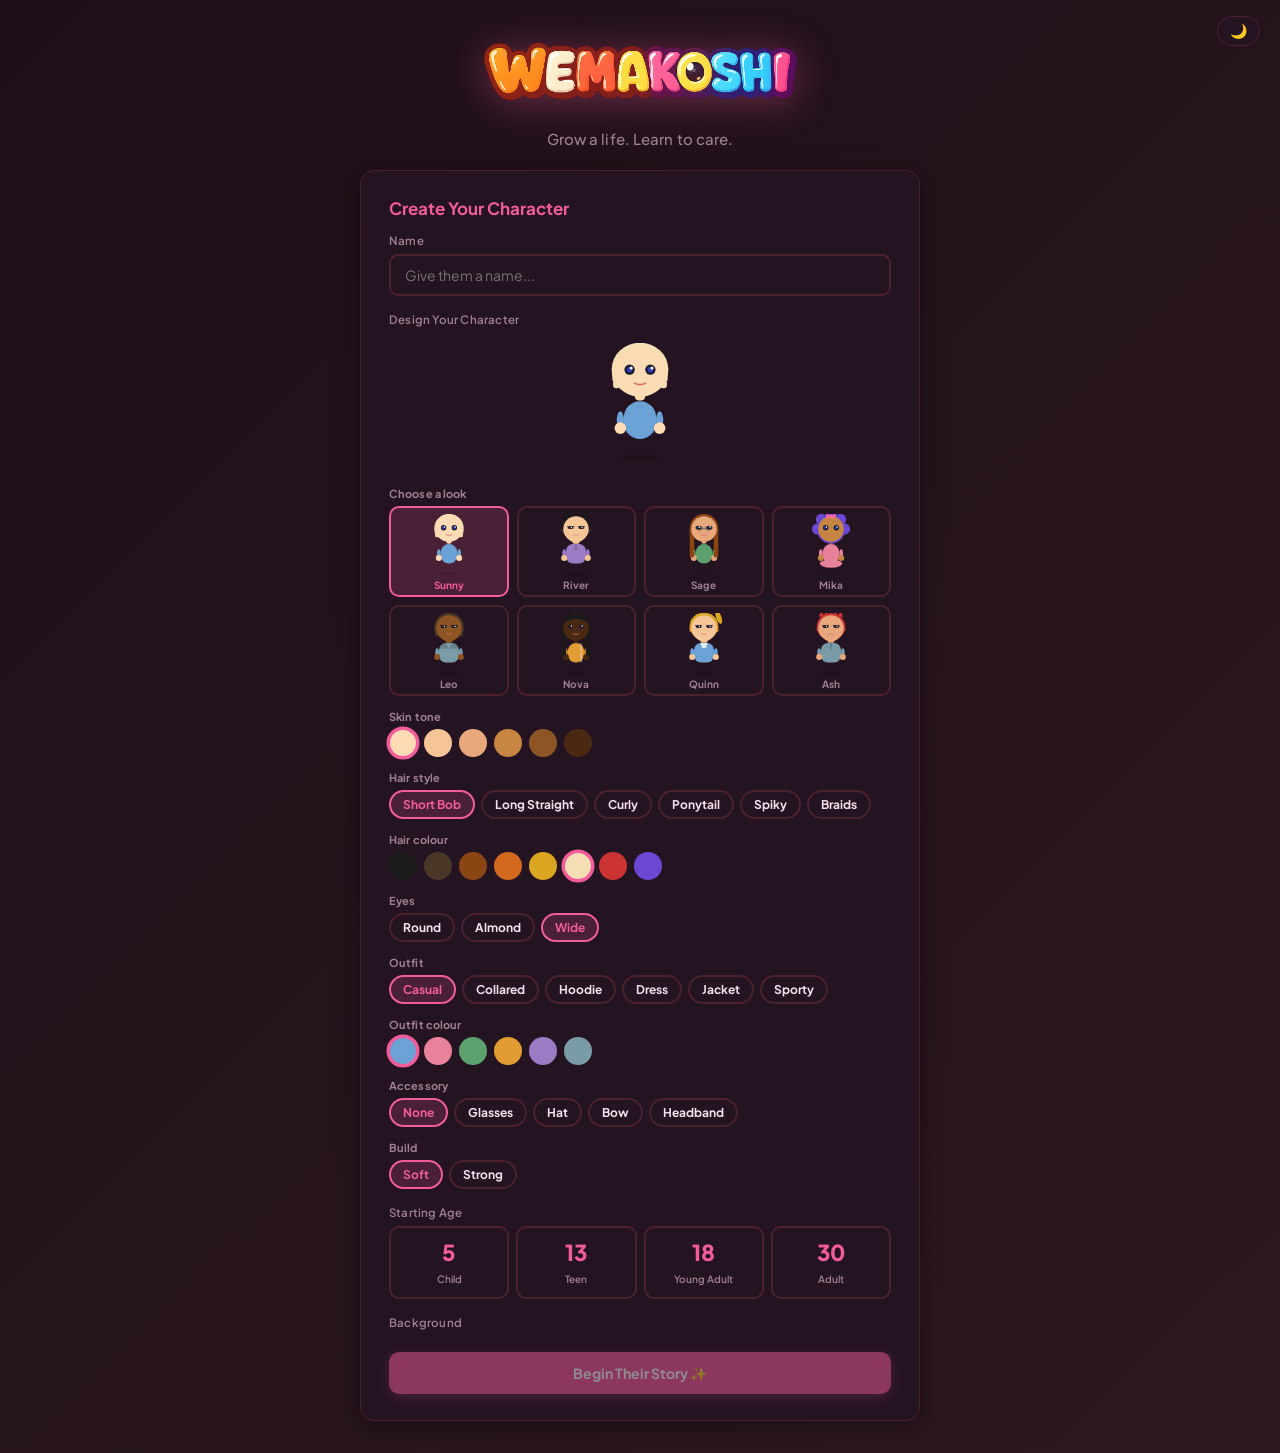
==== index.html @ 97acbd0e "Add files via upload" ====
<!DOCTYPE html>
<html lang="en">
<head>
<meta charset="UTF-8">
<meta name="viewport" content="width=device-width, initial-scale=1.0, viewport-fit=cover">
<meta name="theme-color" content="#f35c9a">
<meta name="mobile-web-app-capable" content="yes">
<meta name="apple-mobile-web-app-capable" content="yes">
<meta name="apple-mobile-web-app-status-bar-style" content="black-translucent">
<meta name="apple-mobile-web-app-title" content="Wemakoshi">
<link rel="manifest" href="manifest.json">
<link rel="icon" type="image/png" href="icon.png">
<link rel="apple-touch-icon" href="icon.png">
<title>Wemakoshi — Grow a Life</title>
<style>
@import url('https://fonts.googleapis.com/css2?family=Plus+Jakarta+Sans:wght@400;500;600;700;800&family=Caveat:wght@500;700&display=swap');
*{margin:0;padding:0;box-sizing:border-box;}
:root{
  --bg:#160d12;--card:#241320;--text:#f5e0ec;--soft:#a08090;
  --accent:#f35c9a;--accent-l:#f78bb8;--accent-glow:rgba(243,92,154,.18);
  --green:#5ca06e;--blue:#a168b0;--purple:#74419c;--red:#cd2e3c;--yellow:#e19c34;
  --border:#4b2130;--shadow:rgba(10,3,8,.45);--r:14px;
  /* theme-sensitive tokens */
  --track-bg:#3a2030;
  --narrator-grad-a:#2d1a24;--narrator-grad-b:#3a2030;
  --thought-grad-a:#2a1a3a;--thought-grad-b:#1e1030;
  --setup-grad-a:#1e0f18;--setup-grad-b:#2d1820;
  --weekly-grad-a:#2a1a08;--weekly-grad-b:#1e1008;
  --weekly-stat-bg:rgba(75,33,48,.4);
  --weekly-insight-bg:rgba(75,33,48,.35);
  --arch-card-grad:#2a1520;
  --activity-badge-bg:rgba(36,19,32,.92);
  --scene-bedroom:linear-gradient(180deg,#2d1e3a 0%,#3a2850 54%,#2a1e3a 55%,#1a0f28 100%);
  --scene-kitchen:linear-gradient(180deg,#3a1a0f 0%,#4c2018 54%,#3a1a0f 55%,#2a1008 100%);
  --scene-bathroom:linear-gradient(180deg,#0e1e30 0%,#162840 54%,#0e1e30 55%,#08141e 100%);
  --scene-study:linear-gradient(180deg,#28180a 0%,#341e0c 54%,#28180a 55%,#1a0e06 100%);
  --scene-outside:linear-gradient(180deg,#0e1e34 0%,#162848 54%,#0e1e0e 55%,#081008 100%);
  --scene-living:linear-gradient(180deg,#2a1020 0%,#3a1530 54%,#2a0f20 55%,#1a0818 100%);
  --chart-text:#c0a0b0;--chart-sub:#8a6070;--chart-grid:#3a2030;--chart-empty:#6a3a50;
  --modal-overlay:rgba(10,3,8,.78);
  --coin-bg:rgba(225,156,52,.12);--gem-bg:rgba(116,65,156,.12);
}
[data-theme="light"]{
  --bg:#f8f4ff;--card:#ffffff;--text:#2d1a26;--soft:#675555;
  --accent:#f35c9a;--accent-l:#f78bb8;--accent-glow:rgba(243,92,154,.12);
  --green:#4a9060;--blue:#9058a8;--purple:#6030a8;--red:#cd2e3c;--yellow:#d4900a;
  --border:#e8d0e8;--shadow:rgba(75,33,48,.1);
  --track-bg:#f0dcea;
  --narrator-grad-a:#fff5f9;--narrator-grad-b:#fce8f0;
  --thought-grad-a:#f2e8fb;--thought-grad-b:#e8d8f8;
  --setup-grad-a:#f8f4ff;--setup-grad-b:#f0e8ff;
  --weekly-grad-a:#fffbf0;--weekly-grad-b:#fdf5e0;
  --weekly-stat-bg:rgba(255,255,255,.9);
  --weekly-insight-bg:rgba(255,255,255,.85);
  --arch-card-grad:#fdf0f8;
  --activity-badge-bg:rgba(255,255,255,.95);
  --scene-bedroom:linear-gradient(180deg,#c5d8f0 0%,#dde8f5 54%,#b8cce0 55%,#8aab8a 100%);
  --scene-kitchen:linear-gradient(180deg,#fef5e0 0%,#fdebc8 54%,#e8cca0 55%,#c4a878 100%);
  --scene-bathroom:linear-gradient(180deg,#e0f0f8 0%,#c8e4f4 54%,#a8c8e0 55%,#8ab0c8 100%);
  --scene-study:linear-gradient(180deg,#f5e8d8 0%,#ecdbc8 54%,#c8a870 55%,#a08850 100%);
  --scene-outside:linear-gradient(180deg,#87ceeb 0%,#a8dff0 54%,#5a9e5a 55%,#3d7a3d 100%);
  --scene-living:linear-gradient(180deg,#f0e8d8 0%,#e8dcc8 54%,#c8b890 55%,#a09060 100%);
  --chart-text:#675555;--chart-sub:#a08090;--chart-grid:#f0dcea;--chart-empty:#c0a0b0;
  --modal-overlay:rgba(30,10,20,.6);
  --coin-bg:rgba(212,144,10,.1);--gem-bg:rgba(96,48,168,.1);
}
body{font-family:'Plus Jakarta Sans',sans-serif;background:var(--bg);color:var(--text);min-height:100vh;min-height:calc(var(--vh,1vh)*100);overflow-x:hidden;}
.save-btn{width:100%;padding:10px 16px;border-radius:10px;border:2px solid var(--border);background:var(--card);color:var(--text);font-family:inherit;font-size:13px;font-weight:700;cursor:pointer;transition:all .2s;text-align:left;}
.save-btn:hover:not(:disabled){border-color:var(--accent);color:var(--accent);}
.save-btn:disabled{opacity:.45;cursor:default;}
.save-btn.accent{border-color:var(--accent);color:var(--accent);}
.save-btn.accent:hover{background:var(--accent);color:#fff;}
/* Resume banner */
.resume-card{background:var(--card);border:2px solid var(--accent);border-radius:14px;padding:14px 18px;display:flex;align-items:center;justify-content:space-between;gap:14px;box-shadow:0 4px 20px var(--accent-glow);}
.resume-info{display:flex;flex-direction:column;gap:2px;}
.resume-name{font-family:'Caveat',cursive;font-size:22px;font-weight:700;color:var(--accent);}
.resume-meta{font-size:12px;color:var(--soft);font-weight:600;}
.resume-actions{display:flex;gap:8px;flex-shrink:0;}
.resume-btn{padding:8px 16px;border-radius:9px;border:2px solid var(--border);background:var(--card);color:var(--text);font-family:inherit;font-size:13px;font-weight:700;cursor:pointer;transition:all .2s;}
.resume-btn:hover{border-color:var(--accent);color:var(--accent);}
.resume-btn.primary{background:var(--accent);border-color:var(--accent);color:#fff;}
.resume-btn.primary:hover{background:var(--accent-l);border-color:var(--accent-l);}
/* Life ending overlay */
#life-ending{position:fixed;inset:0;background:rgba(10,3,8,.92);z-index:200;display:none;flex-direction:column;align-items:center;justify-content:center;padding:24px;text-align:center;}
#life-ending.open{display:flex;}
.ending-title{font-family:'Caveat',cursive;font-size:52px;font-weight:700;color:var(--accent);margin-bottom:12px;}
.ending-sub{font-size:16px;color:var(--soft);margin-bottom:28px;}
.ending-score{font-size:72px;font-weight:800;color:var(--text);line-height:1;}
.ending-label{font-size:14px;color:var(--soft);margin-top:6px;margin-bottom:24px;}
.ending-msg{font-size:15px;color:var(--text);max-width:420px;line-height:1.6;margin-bottom:28px;}
.ending-actions{display:flex;gap:12px;flex-wrap:wrap;justify-content:center;}
.ending-btn{padding:12px 24px;border-radius:12px;border:2px solid var(--accent);color:var(--accent);background:transparent;font-family:inherit;font-size:14px;font-weight:700;cursor:pointer;transition:all .2s;}
.ending-btn.primary{background:var(--accent);color:#fff;}
.ending-btn:hover{transform:translateY(-2px);}
/* Milestone overlay */
#milestone-overlay{position:fixed;inset:0;background:rgba(10,3,8,.85);z-index:190;display:none;align-items:center;justify-content:center;}
#milestone-overlay.show{display:flex;}
.milestone-card{background:var(--card);border:2px solid var(--accent);border-radius:20px;padding:32px;max-width:380px;width:90%;text-align:center;animation:popIn .3s cubic-bezier(.16,1,.3,1) both;}
@keyframes popIn{from{opacity:0;transform:scale(.88) translateY(6px)}to{opacity:1;transform:scale(1) translateY(0)}}
.milestone-emoji{font-size:56px;margin-bottom:12px;}
.milestone-title{font-family:'Caveat',cursive;font-size:32px;color:var(--accent);margin-bottom:6px;}
.milestone-desc{font-size:14px;color:var(--soft);margin-bottom:20px;}
.milestone-close{padding:10px 28px;border-radius:12px;border:none;background:var(--accent);color:#fff;font-family:inherit;font-size:14px;font-weight:700;cursor:pointer;}
.screen{display:none;min-height:100vh;}
.screen.active{display:flex;}

/* ===== SETUP ===== */
#setup-screen{flex-direction:column;align-items:center;justify-content:center;padding:32px 20px;gap:22px;background:linear-gradient(135deg,var(--setup-grad-a),var(--setup-grad-b));position:relative;}
#setup-theme-btn{position:absolute;top:16px;right:20px;background:var(--card);border:1.5px solid var(--border);border-radius:20px;padding:6px 12px;font-size:14px;cursor:pointer;color:var(--text);transition:all .2s;}
#setup-theme-btn:hover{border-color:var(--accent);}
/* logo-img: real PNG logo; logo fallback text shows only if PNG fails */
.logo-img{display:block;width:auto;max-width:340px;height:auto;object-fit:contain;filter:drop-shadow(0 4px 18px rgba(243,92,154,.35));}
.logo-img-hdr{display:block;height:34px;width:auto;object-fit:contain;filter:drop-shadow(0 2px 8px rgba(243,92,154,.3));}
.logo{font-family:'Caveat',cursive;font-size:58px;font-weight:700;color:var(--accent);display:none;}/* text fallback */
.subtitle{font-size:15px;color:var(--soft);margin-top:-2px;font-weight:500;letter-spacing:.1px;}
@media(max-width:767px){.logo-img{max-width:230px;}.logo-img-hdr{height:26px;}}
.setup-card{background:var(--card);border-radius:var(--r);padding:26px 28px;max-width:560px;width:100%;box-shadow:0 4px 24px var(--shadow);border:1px solid var(--border);}
.setup-card h2{font-size:17px;margin-bottom:14px;color:var(--accent);}
.form-group{margin-bottom:16px;}
.form-group label{display:block;font-weight:600;font-size:11.5px;margin-bottom:6px;color:var(--soft);letter-spacing:.2px;}
.form-group input{width:100%;padding:10px 14px;border:2px solid var(--border);border-radius:9px;font-family:inherit;font-size:14px;transition:border-color .2s;background:var(--card);color:var(--text);}
.form-group input:focus{outline:none;border-color:var(--accent);}
.age-opts{display:grid;grid-template-columns:repeat(4,1fr);gap:7px;}
.age-opt{padding:10px 4px;border:2px solid var(--border);border-radius:10px;cursor:pointer;transition:all .2s;text-align:center;}
.age-opt:hover,.age-opt.sel{border-color:var(--accent);background:var(--accent-glow);}
.age-opt .n{font-size:22px;font-weight:800;color:var(--accent);display:block;}
.age-opt .l{font-size:10px;color:var(--soft);font-weight:600;}
.bg-opts{display:flex;flex-direction:column;gap:6px;}
.bg-opt{padding:9px 12px;border:2px solid var(--border);border-radius:8px;cursor:pointer;transition:all .2s;font-size:12px;}
.bg-opt:hover,.bg-opt.sel{border-color:var(--accent);background:var(--accent-glow);}

/* AVATAR BUILDER */
.av-builder{display:flex;flex-direction:column;gap:14px;}
.av-preview-wrap{display:flex;justify-content:center;align-items:center;padding:10px 0;}
.av-preview-svg{width:90px;height:120px;display:block;}
.av-presets{display:grid;grid-template-columns:repeat(4,1fr);gap:8px;}
.av-preset{border:2px solid var(--border);border-radius:10px;cursor:pointer;transition:.18s;text-align:center;padding:6px 4px 4px;background:var(--card);position:relative;}
.av-preset:hover{border-color:var(--accent-l);transform:translateY(-2px);}
.av-preset.sel{border-color:var(--accent);background:var(--accent-glow);}
.av-preset-svg{width:46px;height:62px;display:block;margin:0 auto;}
.av-preset-name{font-size:10px;font-weight:700;color:var(--soft);margin-top:3px;}
.av-preset.sel .av-preset-name{color:var(--accent);}
.av-section-label{font-size:11px;font-weight:700;color:var(--soft);letter-spacing:.1px;margin-bottom:6px;}
.av-swatches{display:flex;flex-wrap:wrap;gap:7px;}
.av-swatch{width:28px;height:28px;border-radius:50%;border:3px solid transparent;cursor:pointer;transition:.15s;}
.av-swatch.sel{border-color:var(--accent);transform:scale(1.18);}
.av-style-pills{display:flex;flex-wrap:wrap;gap:6px;}
.av-pill{padding:5px 12px;border-radius:20px;border:2px solid var(--border);background:var(--card);font-size:12px;font-weight:700;cursor:pointer;transition:.15s;color:var(--text);}
.av-pill:hover{border-color:var(--accent-l);}
.av-pill.sel{border-color:var(--accent);background:var(--accent-glow);color:var(--accent);}
@media(max-width:480px){.av-presets{grid-template-columns:repeat(4,1fr);}}

.btn-primary{display:flex;align-items:center;justify-content:center;width:100%;padding:12px;border:none;border-radius:10px;font-family:inherit;font-size:14px;font-weight:700;cursor:pointer;background:var(--accent);color:#fff;box-shadow:0 4px 14px rgba(243,92,154,.35);transition:all .2s;margin-top:4px;}
.btn-primary:hover{background:#d03c7e;transform:translateY(-1px);}
.btn-primary:disabled{opacity:.5;cursor:not-allowed;transform:none;}

/* ===== GAME LAYOUT ===== */
#game-screen{flex-direction:column;height:100vh;height:calc(var(--vh,1vh)*100);}
.game-header{display:flex;align-items:center;justify-content:space-between;padding:10px 22px;background:var(--card);border-bottom:1px solid var(--border);box-shadow:0 2px 8px var(--shadow);z-index:20;}
.game-title{font-family:'Caveat',cursive;font-size:26px;font-weight:700;color:var(--accent);display:none;}/* shown only as fallback when logo.png missing */
.header-center{display:flex;gap:14px;font-size:13px;font-weight:600;color:var(--soft);}
.header-right{display:flex;gap:8px;}
.hbtn{padding:7px 13px;border:1.5px solid var(--border);border-radius:20px;background:transparent;font-family:inherit;font-size:12px;font-weight:700;cursor:pointer;transition:all .2s;display:flex;align-items:center;gap:5px;color:var(--text);}
.hbtn:hover{border-color:var(--accent);color:var(--accent);}
.hbtn.dash{background:var(--accent-glow);border-color:var(--accent);color:var(--accent);}
.game-body{display:grid;grid-template-columns:240px 1fr 260px;flex:1;overflow:hidden;}

/* ===== LEFT PANEL ===== */
.panel-left{background:var(--card);border-right:1px solid var(--border);display:flex;flex-direction:column;overflow-y:auto;}
.char-scene{position:relative;height:240px;overflow:hidden;flex-shrink:0;}
.scene-bg{position:absolute;inset:0;transition:background 1.2s ease;}
.scene-bg.bedroom{background:var(--scene-bedroom);}
.scene-bg.kitchen{background:var(--scene-kitchen);}
.scene-bg.bathroom{background:var(--scene-bathroom);}
.scene-bg.study{background:var(--scene-study);}
.scene-bg.outside{background:var(--scene-outside);}
.scene-bg.living{background:var(--scene-living);}
/* Scene prop: bottom-left corner so it's visible next to the character */
.scene-prop{position:absolute;bottom:28px;left:16px;font-size:24px;pointer-events:none;transition:opacity .5s;filter:drop-shadow(0 2px 3px rgba(0,0,0,.3));}

/* SVG character wrapper — extra top room for accessories (hats, crowns) */
.char-svg-wrap{position:absolute;bottom:22px;left:50%;transform:translateX(-50%);width:120px;height:175px;overflow:visible;}
.char-svg-wrap svg{width:100%;height:100%;overflow:visible;}

/* Activity state animations on the SVG wrapper */
.state-idle{animation:svgFloat 3.2s ease-in-out infinite;}
@keyframes svgFloat{0%,100%{transform:translateX(-50%) translateY(0);}50%{transform:translateX(-50%) translateY(-5px);}}
.state-happy{animation:svgBounce .85s ease-in-out infinite;}
@keyframes svgBounce{0%,100%{transform:translateX(-50%) translateY(0);}40%{transform:translateX(-50%) translateY(-9px);}}
.state-sad{animation:svgSway 3.5s ease-in-out infinite;}
@keyframes svgSway{0%,100%{transform:translateX(-50%) rotate(0deg);}50%{transform:translateX(-50%) rotate(-3deg);}}
.state-sleeping{animation:svgSleep 4s ease-in-out infinite;}
@keyframes svgSleep{0%,100%{transform:translateX(-50%) rotate(0deg);}50%{transform:translateX(-50%) rotate(-6deg);}}

/* ZZZ floaters */
.zzz-wrap{position:absolute;top:8px;right:8px;pointer-events:none;display:none;}
.zzz-item{position:absolute;font-size:12px;font-weight:800;color:#a168b0;animation:zzzFly 2.4s ease-in-out infinite;opacity:0;}
.zzz-item:nth-child(1){animation-delay:0s;}
.zzz-item:nth-child(2){font-size:15px;animation-delay:.8s;}
.zzz-item:nth-child(3){font-size:18px;animation-delay:1.6s;}
@keyframes zzzFly{0%{opacity:0;transform:translate(0,0) scale(.5);}40%{opacity:1;}100%{opacity:0;transform:translate(16px,-28px) scale(1.1);}}

.activity-badge{position:absolute;bottom:6px;left:50%;transform:translateX(-50%);background:var(--activity-badge-bg);color:var(--text);border-radius:20px;padding:4px 12px;font-size:11px;font-weight:700;white-space:nowrap;border:1px solid var(--border);box-shadow:0 2px 8px var(--shadow);z-index:5;backdrop-filter:blur(4px);-webkit-backdrop-filter:blur(4px);}

/* ===== PET COMPANION (scene) ===== */
.pet-companion{position:absolute;bottom:14px;right:8px;width:62px;height:62px;z-index:6;}
.pet-companion:hover .pet-svg-inner{transform:scale(1.1);filter:drop-shadow(0 3px 6px rgba(0,0,0,.28));}
.pet-svg-inner{transition:transform .2s,filter .2s;cursor:pointer;}
.pet-speech{position:absolute;bottom:100%;right:0;background:var(--card);border:1.5px solid var(--border);border-radius:10px 10px 0 10px;padding:4px 9px;font-size:11px;font-weight:700;white-space:nowrap;margin-bottom:4px;box-shadow:0 2px 8px var(--shadow);animation:fadeUp .3s ease;pointer-events:none;z-index:7;}
/* Pet status panel — left column */
.pet-section{padding:8px 13px 10px;border-top:1px solid var(--border);flex-shrink:0;}
.pet-section-hdr{display:flex;align-items:center;justify-content:space-between;margin-bottom:7px;}
.pet-section-title{font-size:11px;font-weight:700;letter-spacing:.1px;color:var(--soft);}
.pet-care-chip{font-size:10px;font-weight:700;color:var(--accent);cursor:pointer;background:var(--accent-glow);border:1.5px solid var(--accent-l);border-radius:12px;padding:2px 9px;transition:background .15s;}
.pet-care-chip:hover{background:rgba(243,92,154,.25);}
.pet-status-row{display:flex;align-items:center;gap:9px;}
.pet-mini-svg{width:42px;height:42px;flex-shrink:0;cursor:pointer;}
.pet-mini-info{flex:1;}
.pet-mini-name{font-size:11px;font-weight:800;margin-bottom:4px;white-space:nowrap;overflow:hidden;text-overflow:ellipsis;}
.pet-mini-needs{display:flex;flex-direction:column;gap:3px;}
.pet-mini-need{display:flex;align-items:center;gap:4px;}
.pet-mini-icon{font-size:11px;width:14px;text-align:center;flex-shrink:0;}
.pet-mini-track{flex:1;height:4px;background:var(--track-bg);border-radius:2px;overflow:hidden;}
.pet-mini-fill{height:100%;border-radius:2px;transition:width .7s ease;}
.pet-adopt-prompt{text-align:center;padding:4px 0 2px;}
.pet-adopt-link{font-size:12px;color:var(--accent);font-weight:700;cursor:pointer;background:none;border:none;font-family:inherit;opacity:.8;}
.pet-adopt-link:hover{opacity:1;text-decoration:underline;}
/* Pet collar swatches */
.collar-swatches{display:flex;gap:7px;flex-wrap:wrap;margin-top:6px;}
.collar-swatch{width:22px;height:22px;border-radius:50%;cursor:pointer;border:2px solid transparent;transition:all .15s;flex-shrink:0;}
.collar-swatch.sel{border-color:var(--text);transform:scale(1.15);}
.collar-none{background:var(--track-bg);border:2px dashed var(--border) !important;}
/* Pet care bottom-sheet modal */
#pet-care-modal{position:fixed;inset:0;background:var(--modal-overlay);z-index:130;display:none;align-items:flex-end;justify-content:center;}
#pet-care-modal.open{display:flex;}
.pet-care-sheet{background:var(--bg);border-radius:20px 20px 0 0;width:100%;max-width:500px;padding:22px 24px 32px;animation:slideUpPet .3s cubic-bezier(.16,1,.3,1);}
@keyframes slideUpPet{from{transform:translateY(100%)}to{transform:translateY(0)}}
.pcs-header{display:flex;align-items:center;gap:12px;margin-bottom:14px;}
.pcs-pet-svg{width:68px;height:68px;flex-shrink:0;}
.pcs-info{flex:1;}
.pcs-name{font-family:'Caveat',cursive;font-size:24px;font-weight:700;color:var(--accent);}
.pcs-mood{font-size:12px;color:var(--soft);margin-top:2px;}
.pcs-close{width:32px;height:32px;border-radius:50%;border:none;background:var(--border);cursor:pointer;font-size:14px;display:flex;align-items:center;justify-content:center;flex-shrink:0;}
.pcs-needs{display:flex;gap:10px;margin-bottom:18px;}
.pcs-need{flex:1;display:flex;flex-direction:column;align-items:center;gap:3px;}
.pcs-need-icon{font-size:15px;}
.pcs-need-bar{width:100%;height:5px;background:var(--track-bg);border-radius:3px;overflow:hidden;}
.pcs-need-fill{height:100%;border-radius:3px;transition:width .6s ease;}
.pcs-need-val{font-size:10px;font-weight:700;color:var(--soft);}
.pcs-actions{display:grid;grid-template-columns:1fr 1fr;gap:10px;}
.pcs-action{background:var(--card);border:2px solid var(--border);border-radius:13px;padding:13px 10px;display:flex;flex-direction:column;align-items:center;gap:5px;cursor:pointer;transition:all .2s;font-family:inherit;}
.pcs-action:hover{border-color:var(--accent);background:var(--accent-glow);transform:translateY(-2px);}
.pcs-action-icon{font-size:26px;}
.pcs-action-label{font-size:12px;font-weight:700;color:var(--text);}
.pcs-action-desc{font-size:10px;color:var(--soft);}
/* Pet shop */
.pet-type-grid{display:grid;grid-template-columns:repeat(3,1fr);gap:12px;}
@media(max-width:600px){.pet-type-grid{grid-template-columns:repeat(2,1fr);}}
.pet-type-card{background:var(--card);border:2px solid var(--border);border-radius:14px;padding:14px 8px;text-align:center;cursor:pointer;transition:all .2s;}
.pet-type-card:hover{border-color:var(--accent-l);transform:translateY(-2px);box-shadow:0 6px 18px var(--shadow);}
.pet-type-card.adopted{border-color:var(--accent);background:var(--accent-glow);}
.pt-icon{font-size:28px;margin-bottom:4px;}
.pt-name{font-size:13px;font-weight:700;margin-bottom:2px;}
.pt-desc{font-size:10px;color:var(--soft);line-height:1.4;}

/* Needs */
.needs-section{padding:10px 13px;flex:1;}
.needs-section h3{font-size:11px;font-weight:700;letter-spacing:.1px;color:var(--soft);margin-bottom:8px;}
.need-row{display:flex;align-items:center;gap:7px;margin-bottom:6px;}
.need-icon{font-size:14px;width:18px;text-align:center;flex-shrink:0;}
.need-track{flex:1;height:8px;background:var(--track-bg);border-radius:4px;overflow:hidden;}
.need-fill{height:100%;border-radius:4px;transition:width .8s ease;}
.need-fill.high{background:var(--green);}
.need-fill.mid{background:var(--yellow);}
.need-fill.low{background:var(--red);}
.need-val{font-size:10px;font-weight:700;color:var(--soft);width:22px;text-align:right;}
.alerts-section{padding:0 13px 10px;}
.alert-chip{display:flex;align-items:center;gap:6px;padding:7px 10px;border-radius:9px;background:rgba(243,92,154,.1);border:1.5px solid var(--accent-l);margin-bottom:5px;cursor:pointer;transition:all .2s;font-size:11px;font-weight:600;}
.alert-chip:hover{background:rgba(243,92,154,.2);transform:translateX(2px);}
.alert-chip .a-icon{font-size:14px;}
.alert-chip .a-text{flex:1;}
.alert-chip .a-cta{font-size:10px;color:var(--accent);font-weight:700;}
.alert-chip.critical{background:rgba(205,46,60,.12);border-color:#cd2e3c;}
.alert-chip.critical .a-cta{color:var(--red);}

/* ===== CENTER PANEL ===== */
.panel-center{display:flex;flex-direction:column;overflow:hidden;}
.chat-scroll{flex:1;overflow-y:auto;padding:18px 24px;display:flex;flex-direction:column;gap:11px;}
.chat-entry{animation:fadeUp .35s ease;}
@keyframes fadeUp{from{opacity:0;transform:translateY(7px);}to{opacity:1;transform:translateY(0);}}
.narrator{background:linear-gradient(135deg,var(--narrator-grad-a),var(--narrator-grad-b));border-radius:16px;padding:14px 18px;font-size:14px;line-height:1.75;border-left:3px solid var(--yellow);}
.char-bubble{background:var(--card);border-radius:16px 16px 16px 4px;padding:12px 16px;font-size:14px;line-height:1.65;border:1px solid var(--border);box-shadow:0 2px 10px var(--shadow);max-width:82%;}
.char-bubble .spk{font-weight:700;font-size:11px;color:var(--accent);margin-bottom:4px;letter-spacing:.1px;}
.char-thought{background:linear-gradient(135deg,var(--thought-grad-a),var(--thought-grad-b));border-radius:16px;padding:10px 16px;font-size:13px;line-height:1.55;font-style:italic;color:var(--blue);max-width:75%;margin-left:auto;border-left:3px solid var(--purple);opacity:.9;}
.player-bubble{background:linear-gradient(135deg,var(--accent),#c03278);color:#fff;border-radius:16px 16px 4px 16px;padding:12px 16px;font-size:14px;line-height:1.65;max-width:82%;margin-left:auto;box-shadow:0 4px 14px rgba(243,92,154,.32);}
.player-bubble .spk{font-weight:700;font-size:11px;opacity:.8;margin-bottom:4px;}
.sys-msg{text-align:center;font-size:12px;color:var(--soft);padding:5px;font-weight:600;}
.sys-msg em{color:var(--accent);font-style:normal;}
.eval-card{background:var(--card);border-radius:14px;padding:15px 18px;border:2px solid var(--border);box-shadow:0 4px 16px var(--shadow);max-width:92%;margin:0 auto;}
.eval-card h4{font-size:10px;text-transform:uppercase;letter-spacing:.5px;color:var(--soft);margin-bottom:8px;}
.eval-top{display:flex;align-items:center;gap:10px;margin-bottom:10px;padding-bottom:10px;border-bottom:1px solid var(--border);}
.eval-score{width:50px;height:50px;border-radius:50%;display:flex;align-items:center;justify-content:center;font-size:19px;font-weight:800;color:#fff;flex-shrink:0;}
.eval-score.great{background:var(--green);}
.eval-score.good{background:var(--blue);}
.eval-score.okay{background:var(--yellow);}
.eval-score.poor{background:var(--red);}
.eval-grade{font-weight:800;font-size:14px;}
.eval-roles{display:flex;flex-wrap:wrap;gap:5px;margin-bottom:8px;}
.eval-role{font-size:11px;font-weight:700;padding:3px 9px;border-radius:20px;display:flex;align-items:center;gap:3px;}
.eval-role.strong{background:rgba(92,160,110,.15);color:var(--green);}
.eval-role.moderate{background:rgba(161,104,176,.15);color:var(--blue);}
.eval-role.light{background:rgba(225,156,52,.15);color:var(--yellow);}
.eval-changes{display:flex;flex-wrap:wrap;gap:4px;margin-bottom:8px;}
.eval-chg{font-size:11px;font-weight:700;padding:2px 9px;border-radius:20px;}
.eval-chg.pos{color:var(--green);background:rgba(92,160,110,.1);}
.eval-chg.neg{color:var(--red);background:rgba(205,46,60,.12);}
.eval-fb{font-size:12px;line-height:1.5;color:var(--soft);font-style:italic;}
/* Season Card */
.season-card{background:var(--card);border-radius:14px;padding:14px 16px;border:2px solid var(--accent-l);box-shadow:0 4px 18px var(--shadow);max-width:92%;margin:0 auto;}
.sc-header{display:flex;align-items:center;justify-content:space-between;margin-bottom:10px;padding-bottom:9px;border-bottom:1px solid var(--border);}
.sc-season{font-size:13px;font-weight:800;color:var(--accent);letter-spacing:.3px;}
.sc-score-badge{font-size:13px;font-weight:800;padding:3px 11px;border-radius:20px;color:#fff;}
.sc-score-badge.great{background:var(--green);}
.sc-score-badge.good{background:var(--blue);}
.sc-score-badge.okay{background:var(--yellow);}
.sc-score-badge.poor{background:var(--red);}
.sc-feedback{font-size:12px;line-height:1.5;color:var(--soft);font-style:italic;margin-top:6px;}
/* Year Review */
.year-review{background:linear-gradient(135deg,var(--card) 0%,rgba(161,104,176,.12) 100%);border-radius:16px;padding:16px 18px;border:2px solid var(--accent);box-shadow:0 6px 22px var(--shadow);max-width:92%;margin:0 auto;}
.yr-header{font-size:13px;font-weight:800;color:var(--accent);margin-bottom:10px;text-transform:uppercase;letter-spacing:.5px;}
.yr-avg-row{display:flex;align-items:baseline;gap:8px;margin-bottom:12px;padding-bottom:10px;border-bottom:1px solid var(--border);}
.yr-avg{font-size:36px;font-weight:900;color:var(--text);}
.yr-avg-lbl{font-size:12px;color:var(--soft);}
.yr-seasons{display:flex;flex-direction:column;gap:6px;}
.yr-row{display:flex;align-items:center;gap:8px;font-size:12px;}
.yr-sname{font-weight:700;width:80px;flex-shrink:0;color:var(--accent-l);}
.yr-stitle{flex:1;color:var(--soft);overflow:hidden;text-overflow:ellipsis;white-space:nowrap;}
.yr-sgrade{flex-shrink:0;font-size:11px;font-weight:700;padding:2px 8px;border-radius:20px;}
/* Wrap-up button */
.wrapup-hint{text-align:center;margin:4px 0 2px;padding:0 8px;}
.wrapup-btn{background:transparent;border:1px dashed var(--border);border-radius:20px;padding:5px 14px;font-family:inherit;font-size:11px;color:var(--soft);cursor:pointer;transition:all .2s;}
.wrapup-btn:hover{border-color:var(--accent-l);color:var(--accent);background:var(--accent-glow);}
.chat-input-area{border-top:1px solid var(--border);background:var(--card);padding:12px 20px 16px;}
.chat-row{display:flex;gap:8px;align-items:flex-end;}
.chat-ta{flex:1;padding:11px 16px;border:1.5px solid var(--border);border-radius:14px;font-family:inherit;font-size:14px;line-height:1.5;resize:none;min-height:44px;max-height:110px;transition:border-color .2s,box-shadow .2s;background:var(--bg);color:var(--text);}
.chat-ta:focus{outline:none;border-color:var(--accent);box-shadow:0 0 0 3px var(--accent-glow);}
.chat-ta::placeholder{color:var(--soft);opacity:.6;}
.send-btn{width:42px;height:42px;border-radius:50%;border:none;background:var(--accent);color:#fff;font-size:18px;cursor:pointer;transition:all .2s;display:flex;align-items:center;justify-content:center;flex-shrink:0;}
.send-btn:hover{background:#d03c7e;transform:scale(1.05);}
.send-btn:disabled{opacity:.4;cursor:not-allowed;transform:none;}
.mic-btn{width:42px;height:42px;border-radius:50%;border:2px solid var(--border);background:var(--card);color:var(--soft);font-size:18px;cursor:pointer;transition:all .2s;display:flex;align-items:center;justify-content:center;flex-shrink:0;}
.mic-btn:hover{border-color:var(--accent-l);color:var(--accent);}
.mic-btn:disabled{opacity:.35;cursor:not-allowed;}
.mic-btn.listening{border-color:#e05050;color:#e05050;animation:micPulse 1s ease-in-out infinite;}
@keyframes micPulse{0%,100%{box-shadow:0 0 0 0 rgba(224,80,80,.4);}50%{box-shadow:0 0 0 7px rgba(224,80,80,0);}}
.voice-hbtn.off{opacity:.45;}
.chat-hint{font-size:11px;color:#6a3a50;margin-top:4px;text-align:center;}
.next-day-btn{width:100%;padding:12px;border:2px dashed var(--border);border-radius:11px;background:transparent;font-family:inherit;font-size:14px;font-weight:700;color:var(--accent);cursor:pointer;transition:all .2s;margin-top:3px;}
.next-day-btn:hover{border-color:var(--accent);background:var(--accent-glow);}
.typing-dots{display:flex;gap:4px;padding:10px 15px;max-width:65px;background:var(--card);border-radius:14px 14px 14px 3px;border:1px solid var(--border);}
.typing-dots span{width:6px;height:6px;border-radius:50%;background:var(--accent-l);animation:tdBounce 1.4s infinite;}
.typing-dots span:nth-child(2){animation-delay:.2s;}
.typing-dots span:nth-child(3){animation-delay:.4s;}
@keyframes tdBounce{0%,80%,100%{transform:translateY(0);}40%{transform:translateY(-5px);}}

/* ===== RIGHT PANEL ===== */
.panel-right{background:var(--card);border-left:1px solid var(--border);padding:14px;overflow-y:auto;display:flex;flex-direction:column;gap:13px;}
.panel-right h3{font-size:11px;font-weight:700;letter-spacing:.1px;color:var(--soft);margin-bottom:7px;}
.stat-bar{display:flex;align-items:center;gap:5px;margin-bottom:4px;}
.stat-bar .sn{font-size:10px;font-weight:600;width:70px;color:var(--soft);}
.stat-bar .bt{flex:1;height:6px;background:var(--track-bg);border-radius:3px;overflow:hidden;}
.stat-bar .bf{height:100%;border-radius:3px;transition:width .6s;}
.stat-bar .sv{font-size:10px;font-weight:700;width:20px;text-align:right;color:var(--soft);}
.role-row{display:flex;align-items:center;gap:7px;padding:4px 0;}
.role-ic{width:28px;height:28px;border-radius:6px;display:flex;align-items:center;justify-content:center;font-size:14px;background:var(--accent-glow);}
.role-info{flex:1;}
.role-info .rn{font-size:10px;font-weight:700;}
.role-info .rb{height:4px;background:var(--track-bg);border-radius:2px;margin-top:2px;overflow:hidden;}
.role-info .rf{height:100%;border-radius:2px;background:var(--accent);transition:width .6s;}
.role-info .rl{font-size:9px;color:var(--soft);font-weight:600;margin-top:1px;}
.mem-entry{font-size:10px;line-height:1.4;padding:4px 0;border-bottom:1px solid var(--border);color:var(--soft);}
.mem-entry:last-child{border-bottom:none;}
.mem-entry .ma{font-weight:700;color:var(--accent);}
.trait-chip{font-size:9px;font-weight:700;padding:2px 7px;border-radius:20px;background:var(--accent-glow);color:var(--accent);display:inline-block;margin:1px;}

/* ===== DASHBOARD ===== */
#dashboard{position:fixed;inset:0;background:var(--modal-overlay);z-index:100;display:none;align-items:flex-start;justify-content:center;padding:20px;overflow-y:auto;}
#dashboard.open{display:flex;}
.dash-modal{background:var(--bg);border-radius:18px;width:100%;max-width:840px;overflow:hidden;box-shadow:0 20px 60px rgba(0,0,0,.3);}
.dash-header{display:flex;align-items:center;justify-content:space-between;padding:16px 22px;background:var(--card);border-bottom:1px solid var(--border);}
.dash-header h2{font-family:'Caveat',cursive;font-size:28px;font-weight:700;color:var(--accent);}
.dash-close{width:34px;height:34px;border-radius:50%;border:none;background:var(--border);cursor:pointer;font-size:16px;display:flex;align-items:center;justify-content:center;transition:all .2s;}
.dash-close:hover{background:var(--accent);color:#fff;}
.dash-tabs{display:flex;padding:0 22px;border-bottom:1px solid var(--border);background:var(--card);}
.dash-tab{padding:11px 16px;font-size:12px;font-weight:700;cursor:pointer;border-bottom:3px solid transparent;transition:all .2s;color:var(--soft);}
.dash-tab.active{border-color:var(--accent);color:var(--accent);}
.dash-body{padding:22px;}
.dash-pane{display:none;}
.dash-pane.active{display:block;}
.dash-grid{display:grid;grid-template-columns:1fr 1fr;gap:16px;margin-bottom:16px;}
.dash-card{background:var(--card);border-radius:13px;padding:16px;border:1px solid var(--border);}
.dash-card h4{font-size:11px;font-weight:700;letter-spacing:.1px;color:var(--soft);margin-bottom:12px;}
.dash-stat-row{display:flex;align-items:center;gap:9px;margin-bottom:8px;}
.dash-stat-row .dsn{font-size:12px;font-weight:600;flex:1;}
.dash-stat-row .dsb{width:110px;height:9px;background:var(--track-bg);border-radius:5px;overflow:hidden;}
.dash-stat-row .dbf{height:100%;border-radius:5px;transition:width .6s;}
.dash-stat-row .dsv{font-size:11px;font-weight:700;width:28px;text-align:right;}
.profile-box{background:linear-gradient(135deg,var(--accent-glow),rgba(243,92,154,.03));border:1.5px solid var(--accent-l);border-radius:13px;padding:16px;margin-top:16px;}
.profile-box h4{font-size:12px;font-weight:800;color:var(--accent);margin-bottom:9px;}
.profile-box p{font-size:13px;line-height:1.7;}
.profile-tags{display:flex;flex-wrap:wrap;gap:6px;margin-top:9px;}
.profile-tag{font-size:11px;font-weight:700;padding:3px 11px;border-radius:20px;background:var(--card);border:1.5px solid var(--border);}
.profile-tag.strength{border-color:var(--green);color:var(--green);}
.profile-tag.grow{border-color:var(--yellow);color:var(--yellow);}
.journal-entry{display:flex;gap:12px;padding:11px 0;border-bottom:1px solid var(--border);}
.journal-entry:last-child{border-bottom:none;}
.je-day{font-size:10px;font-weight:700;color:var(--accent);width:46px;flex-shrink:0;padding-top:2px;}
.je-content{flex:1;}
.je-title{font-size:12px;font-weight:700;margin-bottom:2px;}
.je-note{font-size:11px;color:var(--soft);line-height:1.4;}
.je-score{font-size:11px;font-weight:700;padding:2px 9px;border-radius:20px;margin-top:3px;display:inline-block;}
.je-score.great{background:rgba(92,160,110,.15);color:var(--green);}
.je-score.good{background:rgba(161,104,176,.15);color:var(--blue);}
.je-score.okay{background:rgba(225,156,52,.15);color:var(--yellow);}
.je-score.poor{background:rgba(205,46,60,.15);color:var(--red);}
.wellbeing-number{font-size:46px;font-weight:800;color:var(--accent);text-align:center;line-height:1;}
.wellbeing-label{font-size:12px;color:var(--soft);text-align:center;margin-top:4px;font-weight:600;}
::-webkit-scrollbar{width:5px;}
::-webkit-scrollbar-track{background:transparent;}
::-webkit-scrollbar-thumb{background:var(--border);border-radius:3px;}
/* ===== MOBILE TAB BAR ===== */
#mobile-tabs{position:fixed;bottom:0;left:0;right:0;background:var(--card);border-top:1px solid var(--border);z-index:50;display:none;padding-bottom:env(safe-area-inset-bottom,0px);backdrop-filter:blur(12px);-webkit-backdrop-filter:blur(12px);}
#mobile-tabs.show{display:flex;}
.mob-tab{flex:1;display:flex;flex-direction:column;align-items:center;justify-content:center;gap:3px;border:none;background:none;color:var(--soft);font-size:9.5px;font-weight:600;cursor:pointer;padding:9px 0 7px;transition:color .15s;position:relative;font-family:inherit;}
.mob-tab .tab-icon{font-size:20px;line-height:1.1;transition:transform .15s;}
.mob-tab.active{color:var(--accent);}
.mob-tab.active .tab-icon{transform:scale(1.1);}
.mob-tab-badge{position:absolute;top:6px;right:calc(50% - 16px);width:8px;height:8px;background:var(--red);border-radius:50%;border:2px solid var(--card);display:none;}
.mob-tab-badge.show{display:block;}

/* ===== TABLET (768-1023px) ===== */
@media(min-width:768px) and (max-width:1023px){
  .game-body{grid-template-columns:210px 1fr;}
  .panel-right{display:none;}
}

/* ===== MOBILE (<768px) ===== */
@media(max-width:767px){
  /* Header compact */
  .game-header{padding:8px 12px;gap:4px;flex-wrap:nowrap;}
  .header-center{display:none;}
  .game-title{font-size:20px;}
  .hbtn{padding:6px 10px;font-size:12px;}
  .btn-lbl{display:none;}
  .header-right{gap:5px;align-items:center;}

  /* Body: single panel at a time */
  .game-body{display:block;position:relative;overflow:hidden;height:100%;}
  .panel-left,.panel-center,.panel-right{
    position:absolute;inset:0;
    display:none;
    overflow-y:auto;
    -webkit-overflow-scrolling:touch;
  }
  .panel-left.mob-show,.panel-center.mob-show,.panel-right.mob-show{display:flex;}

  /* Center panel needs flex-column for chat layout */
  .panel-center{flex-direction:column;}

  /* Taller character scene on mobile */
  .char-scene{height:300px;}
  .char-svg-wrap{width:140px;height:210px;}
  .scene-prop{font-size:28px;left:20px;bottom:32px;}

  /* Bigger touch targets */
  .need-row{margin-bottom:8px;}
  .need-track{height:9px;border-radius:5px;}
  .alert-chip{padding:11px 14px;min-height:46px;border-radius:11px;}
  .hbtn{min-height:36px;}
  .pcs-action{padding:15px 10px;}

  /* Chat textarea: prevent iOS auto-zoom (16px min) */
  .chat-ta{font-size:16px;border-radius:16px;}
  .chat-input-area{padding:10px 14px 14px;padding-bottom:calc(14px + env(safe-area-inset-bottom,0px));}
  .send-btn,.mic-btn{width:44px;height:44px;}

  /* Setup screen adjustments */
  .setup-card{padding:22px 18px;}
  .subtitle{font-size:15px;}

  /* Space for bottom tab bar */
  body{padding-bottom:calc(62px + env(safe-area-inset-bottom,0px));}

  /* Shop/dashboard on mobile */
  .shop-grid{grid-template-columns:repeat(2,1fr);}
  .dash-modal{border-radius:16px;}

  /* Games hub on mobile */
  .games-panel{padding:22px 16px;border-radius:18px 18px 0 0;}
  .game-card{padding:16px 12px;}
  .game-card-icon{width:44px;height:44px;line-height:44px;font-size:24px;}

  /* Pet care sheet */
  .pcs-actions{gap:8px;}
  .pet-care-sheet{padding:20px 18px 28px;}
}

/* ===== WALLET HUD ===== */
.wallet-hud{display:flex;align-items:center;gap:7px;}
.coin-disp,.gem-disp{display:flex;align-items:center;gap:3px;font-size:12px;font-weight:700;padding:5px 9px;border-radius:20px;border:1.5px solid var(--border);}
.coin-disp{color:#e19c34;background:var(--coin-bg);}
.gem-disp{color:#a168b0;background:var(--gem-bg);}
.coin-earn{position:fixed;font-size:13px;font-weight:800;color:#e19c34;pointer-events:none;z-index:999;animation:coinPop 1.4s ease-out forwards;}
@keyframes coinPop{0%{opacity:1;transform:translateY(0);}100%{opacity:0;transform:translateY(-44px);}}

/* ===== SHOP MODAL ===== */
#shop-modal{position:fixed;inset:0;background:var(--modal-overlay);z-index:120;display:none;align-items:flex-start;justify-content:center;padding:20px;overflow-y:auto;}
#shop-modal.open{display:flex;}
.shop-inner{background:var(--bg);border-radius:18px;width:100%;max-width:880px;overflow:hidden;box-shadow:0 20px 60px rgba(0,0,0,.35);}
.shop-header{display:flex;align-items:center;gap:12px;padding:16px 22px;background:var(--card);border-bottom:1px solid var(--border);}
.shop-header h2{font-family:'Caveat',cursive;font-size:28px;font-weight:700;color:var(--accent);flex:1;}
.shop-wallet-display{display:flex;align-items:center;gap:9px;}
.sw-coins{font-size:13px;font-weight:800;color:#e19c34;display:flex;align-items:center;gap:3px;}
.sw-gems{font-size:13px;font-weight:800;color:#a168b0;display:flex;align-items:center;gap:3px;}
.get-gems-btn{padding:6px 12px;border:1.5px solid #a168b0;border-radius:20px;background:rgba(116,65,156,.1);font-family:inherit;font-size:11px;font-weight:700;cursor:pointer;color:#a168b0;transition:all .2s;}
.get-gems-btn:hover{background:rgba(116,65,156,.22);}
.shop-close{width:34px;height:34px;border-radius:50%;border:none;background:var(--border);cursor:pointer;font-size:16px;display:flex;align-items:center;justify-content:center;transition:all .2s;flex-shrink:0;}
.shop-close:hover{background:var(--accent);color:#fff;}
.shop-tabs{display:flex;padding:0 22px;border-bottom:1px solid var(--border);background:var(--card);}
.shop-tab{padding:11px 18px;font-size:12px;font-weight:700;cursor:pointer;border-bottom:3px solid transparent;transition:all .2s;color:var(--soft);}
.shop-tab.active{border-color:var(--accent);color:var(--accent);}
.shop-body{padding:22px;min-height:320px;}
.shop-grid{display:grid;grid-template-columns:repeat(4,1fr);gap:12px;}

.shop-item{background:var(--card);border:1.5px solid var(--border);border-radius:14px;padding:14px 10px 12px;text-align:center;position:relative;transition:border-color .15s,box-shadow .15s;}
.shop-item:hover{border-color:var(--accent-l);box-shadow:0 4px 16px var(--shadow);}
.shop-item.owned{border-color:var(--green);}
.shop-item.equipped{border-color:var(--accent);background:var(--accent-glow);}
.shop-item.premium-locked{border-color:#74419c;}
.si-preview{height:82px;display:flex;align-items:center;justify-content:center;margin-bottom:7px;}
.si-name{font-size:12px;font-weight:700;margin-bottom:2px;}
.si-desc{font-size:10px;color:var(--soft);margin-bottom:7px;}
.si-price{font-size:11px;font-weight:800;display:flex;align-items:center;justify-content:center;gap:3px;margin-bottom:5px;}
.si-price.coin{color:#e19c34;}.si-price.gem{color:#a168b0;}.si-price.free{color:var(--green);}
.si-badge{position:absolute;top:6px;right:6px;font-size:9px;font-weight:700;padding:2px 7px;border-radius:20px;}
.si-badge.owned{background:rgba(92,160,110,.15);color:var(--green);}
.si-badge.equipped{background:var(--accent-glow);color:var(--accent);}
.si-badge.premium{background:rgba(116,65,156,.18);color:#a168b0;}
.si-buy-btn{width:100%;padding:6px;border:none;border-radius:8px;font-family:inherit;font-size:11px;font-weight:700;cursor:pointer;transition:all .2s;}
.si-buy-btn.buy-coin{background:rgba(225,156,52,.14);color:#e19c34;border:1.5px solid rgba(225,156,52,.4);}
.si-buy-btn.buy-coin:hover{background:rgba(225,156,52,.28);}
.si-buy-btn.buy-gem{background:rgba(116,65,156,.12);color:#a168b0;border:1.5px solid rgba(116,65,156,.35);}
.si-buy-btn.buy-gem:hover{background:rgba(116,65,156,.25);}
.si-buy-btn.equip-btn{background:var(--accent-glow);color:var(--accent);border:1.5px solid var(--accent-l);}
.si-buy-btn.equip-btn:hover{background:rgba(243,92,154,.25);}
.si-buy-btn.equipped-btn{background:rgba(92,160,110,.12);color:var(--green);border:1.5px solid var(--green);cursor:default;}

/* ===== GEM STORE ===== */
#gem-store-modal{position:fixed;inset:0;background:var(--modal-overlay);z-index:130;display:none;align-items:center;justify-content:center;padding:20px;}
#gem-store-modal.open{display:flex;}
.gem-store-inner{background:var(--bg);border-radius:18px;width:100%;max-width:440px;overflow:hidden;box-shadow:0 20px 60px rgba(0,0,0,.5);}
.gem-store-header{display:flex;align-items:center;justify-content:space-between;padding:16px 22px;background:linear-gradient(135deg,#4d3461,#74419c);color:white;}
.gem-store-header h2{font-family:'Caveat',cursive;font-size:26px;font-weight:700;}
.gem-store-close{width:30px;height:30px;border-radius:50%;border:none;background:rgba(255,255,255,.2);cursor:pointer;color:white;font-size:15px;display:flex;align-items:center;justify-content:center;}
.gem-packages{display:flex;flex-direction:column;gap:10px;padding:20px;}
.gem-pkg{display:flex;align-items:center;gap:13px;padding:14px 16px;background:var(--card);border-radius:13px;border:2px solid var(--border);cursor:pointer;transition:all .2s;}
.gem-pkg:hover{border-color:#a168b0;transform:translateX(3px);}
.gem-pkg.popular{border-color:#74419c;background:rgba(116,65,156,.08);}
.gp-gems{font-size:20px;font-weight:800;color:#a168b0;min-width:66px;}
.gp-info{flex:1;}
.gp-name{font-size:13px;font-weight:700;}
.gp-bonus{font-size:10px;color:var(--soft);margin-top:1px;}
.gp-price{font-size:14px;font-weight:800;color:var(--accent);}
.gp-popular{font-size:9px;font-weight:700;padding:2px 7px;border-radius:20px;background:rgba(116,65,156,.18);color:#a168b0;display:inline-block;margin-top:3px;}
.gem-note{font-size:11px;color:var(--soft);text-align:center;padding:0 20px 16px;line-height:1.6;}

/* ===== PREMIUM INSIGHTS ===== */
.premium-lock-box{text-align:center;padding:40px 24px;display:flex;flex-direction:column;align-items:center;gap:14px;}
.premium-lock-icon{font-size:52px;}
.premium-lock-title{font-size:20px;font-weight:800;color:var(--text);}
.premium-lock-desc{font-size:13px;color:var(--soft);max-width:380px;line-height:1.7;}
.premium-unlock-btn{padding:12px 28px;border:none;border-radius:12px;background:linear-gradient(135deg,#4d3461,#74419c);color:white;font-family:inherit;font-size:14px;font-weight:800;cursor:pointer;box-shadow:0 6px 20px rgba(116,65,156,.35);transition:all .2s;}
.premium-unlock-btn:hover{transform:translateY(-2px);box-shadow:0 8px 24px rgba(116,65,156,.5);}
.premium-badge{display:inline-flex;align-items:center;gap:4px;font-size:9px;font-weight:700;padding:2px 8px;border-radius:20px;background:linear-gradient(135deg,#4d3461,#74419c);color:white;letter-spacing:.5px;text-transform:uppercase;}
.archetype-card{background:linear-gradient(135deg,var(--card),var(--arch-card-grad));border:2px solid var(--border);border-radius:16px;padding:22px;margin-bottom:16px;position:relative;overflow:hidden;}
.archetype-card::before{content:'';position:absolute;top:0;right:0;width:120px;height:120px;border-radius:50%;opacity:.06;transform:translate(30px,-30px);}
.archetype-emoji{font-size:40px;margin-bottom:10px;display:block;}
.archetype-title{font-size:22px;font-weight:800;margin-bottom:4px;}
.archetype-subtitle{font-size:12px;font-weight:700;text-transform:uppercase;letter-spacing:.8px;margin-bottom:12px;opacity:.7;}
.archetype-desc{font-size:13px;line-height:1.7;color:var(--soft);margin-bottom:14px;}
.archetype-tags{display:flex;gap:8px;flex-wrap:wrap;margin-bottom:16px;}
.archetype-tag{font-size:11px;font-weight:700;padding:4px 12px;border-radius:20px;}
.archetype-tag.strength{background:rgba(92,160,110,.12);color:var(--green);border:1.5px solid rgba(92,160,110,.3);}
.archetype-tag.grow{background:rgba(225,156,52,.12);color:#e19c34;border:1.5px solid rgba(225,156,52,.3);}
.profile-card-btn{display:flex;align-items:center;gap:8px;padding:11px 20px;border:2px solid;border-radius:12px;font-family:inherit;font-size:13px;font-weight:700;cursor:pointer;transition:all .2s;background:transparent;}
.profile-card-btn:hover{transform:translateY(-1px);}
.insight-section{background:var(--card);border-radius:13px;padding:16px;border:1px solid var(--border);margin-bottom:14px;}
.insight-section h4{font-size:11px;font-weight:700;letter-spacing:.1px;color:var(--soft);margin-bottom:12px;display:flex;align-items:center;gap:6px;}
.impact-row{display:flex;align-items:center;gap:10px;margin-bottom:8px;}
.impact-row .ir-label{font-size:12px;font-weight:600;flex:1;}
.impact-row .ir-delta{font-size:12px;font-weight:800;min-width:36px;text-align:right;}
.impact-row .ir-delta.pos{color:var(--green);}
.impact-row .ir-delta.neg{color:var(--red);}
.impact-row .ir-delta.neu{color:var(--soft);}
/* Weekly report card in chat */
.weekly-card{background:linear-gradient(135deg,var(--weekly-grad-a),var(--weekly-grad-b));border:2px solid rgba(225,156,52,.3);border-radius:16px;padding:18px 20px;margin:4px 0;}
.weekly-card .wk-header{display:flex;align-items:center;gap:10px;margin-bottom:14px;padding-bottom:10px;border-bottom:1px solid rgba(225,156,52,.18);}
.weekly-card .wk-emoji{font-size:28px;}
.weekly-card .wk-title{font-size:14px;font-weight:800;}
.weekly-card .wk-sub{font-size:11px;color:var(--soft);margin-top:1px;}
.weekly-card .wk-grid{display:grid;grid-template-columns:1fr 1fr;gap:10px;margin-bottom:12px;}
.weekly-card .wk-stat{background:var(--weekly-stat-bg);border-radius:9px;padding:10px 12px;}
.weekly-card .wk-stat-val{font-size:22px;font-weight:800;color:var(--accent);}
.weekly-card .wk-stat-lbl{font-size:10px;color:var(--soft);font-weight:600;margin-top:1px;}
.weekly-card .wk-growth{margin-bottom:12px;}
.weekly-card .wk-growth-row{display:flex;align-items:center;gap:8px;padding:4px 0;font-size:12px;}
.weekly-card .wk-growth-row .wgr-name{flex:1;font-weight:600;}
.weekly-card .wk-growth-row .wgr-bar{width:80px;height:5px;background:var(--track-bg);border-radius:3px;overflow:hidden;}
.weekly-card .wk-growth-row .wgr-fill{height:100%;border-radius:3px;background:var(--green);}
.weekly-card .wk-insight{background:var(--weekly-insight-bg);border-radius:10px;padding:10px 12px;font-size:12px;line-height:1.6;color:var(--text);font-style:italic;border-left:3px solid #e19c34;}
.premium-upsell{margin-top:10px;font-size:11px;color:var(--soft);text-align:center;}
.premium-upsell a{color:#8868a8;font-weight:700;cursor:pointer;text-decoration:none;}
/* Profile card modal */
#profile-card-modal{position:fixed;inset:0;background:rgba(45,42,38,.75);z-index:150;display:none;align-items:center;justify-content:center;padding:20px;}
#profile-card-modal.open{display:flex;}
.profile-card-wrap{background:var(--bg);border-radius:18px;padding:24px;max-width:440px;width:100%;box-shadow:0 20px 60px rgba(0,0,0,.4);display:flex;flex-direction:column;align-items:center;gap:16px;}
.profile-card-wrap h3{font-family:'Caveat',cursive;font-size:24px;font-weight:700;color:var(--accent);align-self:flex-start;}
.profile-card-actions{display:flex;gap:10px;width:100%;}
.profile-card-actions button{flex:1;padding:10px;border-radius:10px;font-family:inherit;font-size:12px;font-weight:700;cursor:pointer;transition:all .2s;}
#pc-close-btn{background:var(--border);border:none;color:var(--text);}
#pc-download-btn{background:linear-gradient(135deg,#6838b8,#8858d8);border:none;color:white;}

/* ---- AI DIALOGUE SYSTEM ---- */
/* Bubble removed — all dialogue routes to inline chat scroll */
/* Make character clickable */
#char-svg-wrap{cursor:pointer;}
#char-svg-wrap:hover{filter:drop-shadow(0 0 8px var(--accent)) !important;}
/* AI Settings modal */
#ai-settings-modal{position:fixed;inset:0;background:var(--modal-overlay);z-index:260;display:none;align-items:center;justify-content:center;padding:24px;}
#ai-settings-modal.open{display:flex;}
.ais-panel{background:var(--card);border-radius:18px;padding:22px 24px;max-width:400px;width:100%;box-shadow:0 20px 60px var(--shadow);border:1px solid var(--border);}
.ais-panel h3{font-size:15px;font-weight:700;color:var(--text);margin-bottom:10px;}
.ais-tiers{display:flex;flex-direction:column;gap:6px;margin-bottom:14px;padding:10px 12px;background:var(--bg);border-radius:10px;border:1px solid var(--border);}
.ais-tier{font-size:12px;font-weight:600;display:flex;align-items:center;gap:7px;}
.ais-tier .dot{width:9px;height:9px;border-radius:50%;flex-shrink:0;}
.dot-on{background:var(--green);} .dot-off{background:var(--border);} .dot-loading{background:var(--yellow);}
.ais-panel p{font-size:12px;color:var(--soft);margin-bottom:10px;line-height:1.55;}
.ais-panel a{color:var(--accent);}
.ais-input{width:100%;background:var(--bg);border:1.5px solid var(--border);border-radius:10px;padding:10px 12px;font-size:12.5px;color:var(--text);font-family:inherit;outline:none;box-sizing:border-box;margin-bottom:12px;}
.ais-input:focus{border-color:var(--accent);}
.ais-actions{display:flex;gap:8px;}
.ais-actions button{flex:1;padding:8px;border-radius:10px;border:1.5px solid var(--border);background:transparent;color:var(--text);font-family:inherit;font-size:12px;font-weight:700;cursor:pointer;}
.ais-actions button.primary{background:var(--accent);border-color:var(--accent);color:#fff;}
/* AI status chip in header */
#ai-chip{font-size:11px;font-weight:700;padding:4px 9px;border-radius:12px;background:var(--accent-glow);border:1px solid var(--border);color:var(--soft);cursor:pointer;white-space:nowrap;transition:all .2s;}
#ai-chip.groq{border-color:var(--green);color:var(--green);}
#ai-chip.wllm{border-color:var(--yellow);color:var(--yellow);}
/* WebLLM loading bar */
#wllm-bar{position:fixed;bottom:0;left:0;right:0;background:var(--card);border-top:1px solid var(--border);padding:10px 18px;display:none;align-items:center;gap:12px;z-index:300;font-size:12px;color:var(--soft);}
#wllm-bar.show{display:flex;}
#wllm-progress-track{flex:1;height:5px;background:var(--border);border-radius:3px;overflow:hidden;}
#wllm-progress-fill{height:100%;background:var(--accent);border-radius:3px;width:0%;transition:width .3s;}
#wllm-status-chip{position:fixed;top:60px;right:18px;background:var(--card);border:1px solid var(--border);border-radius:12px;padding:4px 10px;font-size:11px;color:var(--soft);z-index:50;display:none;}
#wllm-status-chip.show{display:block;}
.ak-actions button{flex:1;padding:9px;border-radius:10px;font-family:inherit;font-size:12px;font-weight:700;cursor:pointer;border:none;transition:opacity .15s;}
.ak-actions button:hover{opacity:.85;}
#ak-save-btn{background:var(--accent);color:#fff;}
#ak-cancel-btn{background:var(--border);color:var(--text);}

/* ===== GAMES HUB ===== */
#games-modal{position:fixed;inset:0;background:rgba(0,0,0,.55);display:none;align-items:center;justify-content:center;z-index:900;}
#games-modal.open{display:flex;}
.games-panel{background:var(--card);border-radius:22px;padding:28px 24px;width:min(700px,94vw);max-height:90vh;overflow-y:auto;border:1px solid var(--border);box-shadow:0 24px 64px rgba(10,3,8,.5);}
.games-panel h2{text-align:center;margin-bottom:4px;font-size:22px;font-family:'Caveat',cursive;color:var(--accent);}
.games-subtitle{text-align:center;font-size:13px;color:var(--soft);margin-bottom:22px;}
.games-grid{display:grid;grid-template-columns:repeat(3,1fr);gap:14px;}
@media(max-width:600px){.games-grid{grid-template-columns:1fr 1fr;}}
@media(max-width:400px){.games-grid{grid-template-columns:1fr;}}
.game-card{background:var(--bg);border-radius:16px;padding:18px 16px;cursor:pointer;border:1.5px solid var(--border);transition:border-color .18s,box-shadow .18s,transform .18s;text-align:center;display:flex;flex-direction:column;}
.game-card:hover{border-color:var(--accent);box-shadow:0 6px 24px var(--accent-glow);transform:translateY(-3px);}
.game-card-icon{font-size:28px;margin-bottom:10px;display:inline-block;width:52px;height:52px;line-height:52px;border-radius:14px;background:var(--accent-glow);border:1.5px solid rgba(243,92,154,.22);}
.game-card-title{font-size:14px;font-weight:800;margin-bottom:4px;letter-spacing:-.1px;}
.game-card-desc{font-size:12px;color:var(--soft);margin-bottom:12px;line-height:1.5;flex:1;}
.game-card-reward{font-size:11px;font-weight:700;color:var(--accent);background:rgba(243,92,154,.1);border-radius:20px;padding:4px 10px;display:inline-block;border:1px solid rgba(243,92,154,.2);}
.games-close-btn{display:block;margin:20px auto 0;background:var(--accent);color:#fff;border:none;border-radius:10px;padding:10px 28px;font-size:14px;font-weight:700;cursor:pointer;}

/* ===== NEED RUSH ===== */
#nr-overlay{position:fixed;inset:0;background:var(--bg);z-index:950;display:none;flex-direction:column;}
#nr-overlay.open{display:flex;}
.nr-header{display:flex;align-items:center;justify-content:space-between;padding:10px 14px;background:var(--card);border-bottom:2px solid var(--accent-l);gap:8px;}
.nr-stat{font-size:14px;font-weight:800;}
.nr-field{flex:1;position:relative;overflow:hidden;background:linear-gradient(180deg,var(--bg) 0%,var(--card) 100%);}
.nr-char-face{position:absolute;bottom:90px;left:50%;transform:translateX(-50%);font-size:52px;user-select:none;pointer-events:none;}
.nr-item{position:absolute;width:54px;height:54px;border-radius:50%;display:flex;align-items:center;justify-content:center;font-size:26px;cursor:pointer;border:3px solid rgba(255,255,255,.35);box-shadow:0 4px 14px rgba(0,0,0,.18);transition:transform .08s,opacity .15s;user-select:none;}
.nr-item.caught{transform:scale(1.5)!important;opacity:0!important;}
.nr-item.missed{transform:scale(.4)!important;opacity:0!important;}
.nr-flash{position:absolute;inset:0;pointer-events:none;opacity:0;transition:opacity .18s;}
.nr-controls{padding:10px 8px;background:var(--card);border-top:2px solid var(--accent-l);display:flex;gap:7px;justify-content:center;flex-wrap:wrap;}
.nr-care-btn{width:54px;height:54px;border-radius:14px;border:2px solid var(--accent-l);background:var(--bg);font-size:22px;cursor:pointer;transition:.12s;display:flex;flex-direction:column;align-items:center;justify-content:center;gap:1px;padding:0;}
.nr-care-btn span.lbl{font-size:9px;color:var(--text-2);font-weight:700;}
.nr-care-btn:active{transform:scale(.88);}
.nr-care-btn.flash-good{border-color:#5ca06e;background:rgba(92,160,110,.18);transform:scale(1.08);}
.nr-care-btn.flash-bad{border-color:#cd2e3c;background:rgba(205,46,60,.12);}
.nr-result-overlay{position:absolute;inset:0;background:rgba(0,0,0,.55);display:flex;align-items:center;justify-content:center;}
.nr-result-panel{background:var(--card);border-radius:20px;padding:28px 24px;text-align:center;width:min(320px,86vw);}
.nr-score-big{font-size:52px;font-weight:900;color:var(--accent);line-height:1;}
.nr-action-btn{background:var(--accent);color:#fff;border:none;border-radius:10px;padding:11px 24px;font-size:14px;font-weight:700;cursor:pointer;margin-top:14px;}

/* ===== CROSSROADS ===== */
#cr-overlay{position:fixed;inset:0;background:var(--bg);z-index:950;display:none;flex-direction:column;}
#cr-overlay.open{display:flex;}
.cr-header{display:flex;align-items:center;justify-content:space-between;padding:10px 14px;background:var(--card);border-bottom:2px solid var(--accent-l);}
.cr-depth-bar{display:flex;gap:6px;}
.cr-depth-pip{width:28px;height:6px;border-radius:3px;background:var(--accent-l);transition:.3s;}
.cr-depth-pip.done{background:var(--accent);}
.cr-body{flex:1;overflow-y:auto;padding:18px 16px;display:flex;flex-direction:column;gap:12px;max-width:640px;margin:0 auto;width:100%;}
.cr-situation{background:var(--card);border-radius:14px;padding:16px;border-left:4px solid var(--accent);}
.cr-situation-label{font-size:11px;font-weight:800;color:var(--accent);text-transform:uppercase;letter-spacing:.5px;margin-bottom:7px;}
.cr-situation-text{font-size:15px;line-height:1.55;}
.cr-char-says{font-style:italic;color:var(--text-2);margin-top:9px;font-size:13px;line-height:1.4;}
.cr-prompt{font-size:13px;font-weight:700;color:var(--text-2);text-align:center;padding:2px 0;}
.cr-choices{display:flex;flex-direction:column;gap:9px;}
.cr-choice{background:var(--card);border:2px solid var(--accent-l);border-radius:12px;padding:13px 15px;cursor:pointer;font-size:14px;line-height:1.45;transition:.18s;}
.cr-choice:hover{border-color:var(--accent);background:rgba(161,104,176,.07);}
.cr-choice.selected{border-color:var(--accent);}
.cr-choice.rv-good{border-color:#5ca06e;background:rgba(92,160,110,.09);}
.cr-choice.rv-ok{border-color:#e19c34;background:rgba(225,156,52,.09);}
.cr-choice.rv-bad{border-color:#cd2e3c;background:rgba(205,46,60,.07);}
.cr-outcome{font-size:12px;margin-top:7px;font-style:italic;color:var(--text-2);display:none;line-height:1.4;}
.cr-choice.rv-good .cr-outcome,.cr-choice.rv-ok .cr-outcome,.cr-choice.rv-bad .cr-outcome{display:block;}
.cr-result-panel{background:var(--card);border-radius:14px;padding:22px 18px;text-align:center;}
.cr-score-big{font-size:52px;font-weight:900;color:var(--accent);line-height:1;margin:6px 0;}
.cr-gems-earned{font-size:20px;font-weight:800;margin:8px 0;}
.cr-action-btn{background:var(--accent);color:#fff;border:none;border-radius:10px;padding:11px 24px;font-size:14px;font-weight:700;cursor:pointer;margin-top:10px;}

</style>
</head>
<body>

<!-- SETUP SCREEN -->
<div id="setup-screen" class="screen active">
  <button id="setup-theme-btn" onclick="toggleTheme()" title="Toggle light/dark mode">🌙</button>
  <img src="logo.png" alt="Wemakoshi" class="logo-img" onerror="this.style.display='none';this.nextElementSibling.style.display='block'">
  <div class="logo">Wemakoshi</div>
  <div class="subtitle">Grow a life. Learn to care.</div>

  <!-- Resume banner — shown only when a prior save exists -->
  <div id="resume-banner" style="display:none;width:100%;max-width:560px">
    <div class="resume-card">
      <div class="resume-info">
        <div class="resume-name" id="resume-name">—</div>
        <div class="resume-meta" id="resume-meta">—</div>
      </div>
      <div class="resume-actions">
        <button class="resume-btn primary" onclick="resumeGame()">▶ Resume</button>
        <button class="resume-btn" onclick="dismissResume()">New Game</button>
      </div>
    </div>
  </div>

  <div class="setup-card" id="setup-card">
    <h2>Create Your Character</h2>
    <div class="form-group">
      <label>Name</label>
      <input type="text" id="char-name" placeholder="Give them a name..." maxlength="20">
    </div>
    <div class="form-group">
      <label>Design Your Character</label>
      <div class="av-builder" id="av-builder">
        <div class="av-preview-wrap">
          <div id="av-live-preview" class="av-preview-svg"></div>
        </div>
        <div>
          <div class="av-section-label">Choose a look</div>
          <div class="av-presets" id="av-presets-grid"></div>
        </div>
        <div>
          <div class="av-section-label">Skin tone</div>
          <div class="av-swatches" id="av-skin-swatches"></div>
        </div>
        <div>
          <div class="av-section-label">Hair style</div>
          <div class="av-style-pills" id="av-hair-pills"></div>
        </div>
        <div>
          <div class="av-section-label">Hair colour</div>
          <div class="av-swatches" id="av-hair-swatches"></div>
        </div>
        <div>
          <div class="av-section-label">Eyes</div>
          <div class="av-style-pills" id="av-eye-pills"></div>
        </div>
        <div>
          <div class="av-section-label">Outfit</div>
          <div class="av-style-pills" id="av-outfit-pills"></div>
        </div>
        <div>
          <div class="av-section-label">Outfit colour</div>
          <div class="av-swatches" id="av-outfit-swatches"></div>
        </div>
        <div>
          <div class="av-section-label">Accessory</div>
          <div class="av-style-pills" id="av-acc-pills"></div>
        </div>
        <div>
          <div class="av-section-label">Build</div>
          <div class="av-style-pills" id="av-build-pills"></div>
        </div>
      </div>
    </div>
    <div class="form-group">
      <label>Starting Age</label>
      <div class="age-opts">
        <div class="age-opt" data-age="5" onclick="selAge(this)"><span class="n">5</span><span class="l">Child</span></div>
        <div class="age-opt" data-age="13" onclick="selAge(this)"><span class="n">13</span><span class="l">Teen</span></div>
        <div class="age-opt" data-age="18" onclick="selAge(this)"><span class="n">18</span><span class="l">Young Adult</span></div>
        <div class="age-opt" data-age="30" onclick="selAge(this)"><span class="n">30</span><span class="l">Adult</span></div>
      </div>
    </div>
    <div class="form-group">
      <label>Background</label>
      <div class="bg-opts" id="bg-opts"></div>
    </div>
    <button class="btn-primary" id="start-btn" disabled onclick="startGame()">Begin Their Story ✨</button>
  </div>
</div>

<!-- GAME SCREEN -->
<div id="game-screen" class="screen">
  <div class="game-header">
    <img src="logo.png" alt="Wemakoshi" class="logo-img-hdr" onerror="this.style.display='none';this.nextElementSibling.style.display='block'"><div class="game-title" style="display:none">Wemakoshi</div>
    <div class="header-center">
      <span id="hdr-season">🌸 Spring</span><span>|</span>
      <span id="hdr-age">Age 5</span><span>|</span>
      <span id="hdr-stage">Childhood</span>
    </div>
    <div class="header-right">
      <div class="wallet-hud">
        <span class="coin-disp">🪙 <span id="hdr-coins">150</span></span>
        <span class="gem-disp">💎 <span id="hdr-gems">0</span></span>
      </div>
      <button class="hbtn" onclick="openShop()">🛍️<span class="btn-lbl"> Shop</span></button>
      <button class="hbtn" onclick="openGames()">🎮<span class="btn-lbl"> Games</span></button>
      <button class="hbtn dash" onclick="openDash()">📊<span class="btn-lbl"> Dashboard</span></button>
      <button class="hbtn voice-hbtn" id="voice-btn" onclick="toggleVoice()" title="Character voice on/off">🔊</button>
      <button class="hbtn" onclick="toggleTheme()" id="theme-btn" title="Toggle light/dark">🌙</button>
      <div id="ai-chip" onclick="openAISettings()" title="AI settings">⚪ Scripted</div>
      <button class="hbtn" onclick="nextSeason()" id="skip-btn" style="display:none">⏭ Next Season</button>
    </div>
  </div>
  <div class="game-body">

    <!-- LEFT -->
    <div class="panel-left">
      <div class="char-scene" id="char-scene">
        <div class="scene-bg bedroom" id="scene-bg"></div>
        <div class="scene-prop" id="scene-prop">🌱</div>
        <div class="char-svg-wrap state-idle" id="char-svg-wrap"><!-- SVG injected here --></div>
        <div id="pet-companion"></div>
        <div class="zzz-wrap" id="zzz-wrap">
          <span class="zzz-item">z</span><span class="zzz-item">Z</span><span class="zzz-item">Z</span>
        </div>
        <div class="activity-badge" id="activity-badge">😌 Relaxing</div>
      </div>
      <div class="needs-section"><h3>Daily Needs</h3><div id="needs-list"></div></div>
      <div class="alerts-section" id="alerts-section"></div>
      <div class="pet-section" id="pet-section"></div>
    </div>

    <!-- CENTER -->
    <div class="panel-center">
      <div class="chat-scroll" id="chat-scroll"></div>
      <div class="chat-input-area" id="chat-input-area">
        <div class="chat-row">
          <textarea class="chat-ta" id="chat-ta" placeholder="Respond to your character..." rows="1"
            onkeydown="if(event.key==='Enter'&&!event.shiftKey){event.preventDefault();sendMsg();}"></textarea>
          <button class="mic-btn" id="mic-btn" onclick="toggleMic()" title="Speak your response">🎤</button>
          <button class="send-btn" id="send-btn" onclick="sendMsg()">&#x27A4;</button>
        </div>
        <div class="chat-hint">Respond naturally — your words shape how they grow</div>
      </div>
    </div>

    <!-- RIGHT -->
    <div class="panel-right">
      <div><h3>Emotional State</h3><div id="emo-stats"></div></div>
      <div><h3>Life Skills</h3><div id="skill-stats"></div></div>
      <div><h3>Caregiver Skills</h3><div id="role-list"></div></div>
      <div style="background:linear-gradient(135deg,var(--card),var(--arch-card-grad));border-radius:10px;padding:10px;">
        <h3 style="margin-bottom:6px;">Memory Journal</h3>
        <div id="mem-list"><div class="mem-entry" style="font-style:italic">No memories yet...</div></div>
      </div>
    </div>
  </div>
  <!-- MOBILE TAB BAR -->
  <div id="mobile-tabs">
    <button class="mob-tab active" data-tab="char" onclick="switchMobTab('char')">
      <span class="tab-icon">🐾</span>
      <span>Character</span>
      <span class="mob-tab-badge" id="char-tab-badge"></span>
    </button>
    <button class="mob-tab" data-tab="story" onclick="switchMobTab('story')">
      <span class="tab-icon">💬</span>
      <span>Story</span>
    </button>
    <button class="mob-tab" data-tab="stats" onclick="switchMobTab('stats')">
      <span class="tab-icon">📊</span>
      <span>Stats</span>
    </button>
  </div>
</div>

<!-- AI SETTINGS MODAL -->
<div id="ai-settings-modal" onclick="if(event.target===this)closeAISettings()">
  <div class="ais-panel">
    <h3>🤖 AI Companion Settings</h3>
    <div class="ais-tiers">
      <div class="ais-tier"><span class="dot dot-off" id="dot-groq"></span><span id="lbl-groq">Groq AI — not configured</span></div>
      <div class="ais-tier"><span class="dot dot-off" id="dot-wllm"></span><span id="lbl-wllm">Local AI (WebLLM) — standby</span></div>
      <div class="ais-tier"><span class="dot dot-on"></span><span>Scripted responses — always available</span></div>
    </div>
    <p><strong>Best quality:</strong> Add a free Groq key — sign up (no credit card) at <a href="https://console.groq.com" target="_blank">console.groq.com</a> → API Keys → Create.</p>
    <input class="ais-input" id="groq-key-input" type="password" placeholder="gsk_..." autocomplete="off"
      onkeydown="if(event.key==='Enter')saveGroqKey()"/>
    <div class="ais-actions">
      <button class="primary" onclick="saveGroqKey()">Save Key</button>
      <button onclick="clearGroqKey()">Remove Key</button>
      <button onclick="closeAISettings()">Close</button>
    </div>
  </div>
</div>

<!-- SPEECH BUBBLE — removed; all character messages now route to inline chat -->

<!-- WebLLM loading bar -->
<div id="wllm-bar"><span id="wllm-label">Loading AI...</span><div id="wllm-progress-track"><div id="wllm-progress-fill"></div></div></div>
<div id="wllm-status-chip">AI ready ✓</div>



<!-- PROFILE CARD MODAL -->
<div id="profile-card-modal">
  <div class="profile-card-wrap">
    <h3>✨ Your Caregiver Profile</h3>
    <div id="profile-card-svg-wrap" style="width:100%;border-radius:14px;overflow:hidden;box-shadow:0 4px 20px rgba(0,0,0,.15);"></div>
    <div class="profile-card-actions">
      <button id="pc-close-btn" onclick="closeProfileCard()">Close</button>
      <button id="pc-download-btn" onclick="downloadProfileCard()">⬇ Download Card</button>
    </div>
  </div>
</div>

<!-- SHOP -->
<div id="shop-modal">
  <div class="shop-inner">
    <div class="shop-header">
      <h2>🛍️ Shop</h2>
      <div class="shop-wallet-display">
        <div class="sw-coins">🪙 <span id="shop-coins">0</span></div>
        <div class="sw-gems">💎 <span id="shop-gems">0</span></div>
        <button class="get-gems-btn" onclick="openGemStore()">+ Get Gems</button>
      </div>
      <button class="shop-close" onclick="closeShop()">✕</button>
    </div>
    <div class="shop-tabs">
      <div class="shop-tab active" onclick="shopTab('customize')">✨ Customize</div>
      <div class="shop-tab" onclick="shopTab('pet')">🐾 Pet</div>
      <div class="shop-tab" onclick="shopTab('outfits')">👗 Outfits</div>
      <div class="shop-tab" onclick="shopTab('accessories')">🎩 Accessories</div>
      <div class="shop-tab" onclick="shopTab('packs')">📖 Story Packs</div>
    </div>
    <div class="shop-body" id="shop-body"></div>
  </div>
</div>

<!-- GEM STORE -->
<div id="gem-store-modal">
  <div class="gem-store-inner">
    <div class="gem-store-header">
      <h2>💎 Get Gems</h2>
      <button class="gem-store-close" onclick="closeGemStore()">✕</button>
    </div>
    <div class="gem-packages">
      <div class="gem-pkg" onclick="buyGems(50,'$0.99')">
        <div class="gp-gems">💎 50</div>
        <div class="gp-info"><div class="gp-name">Starter Pack</div><div class="gp-bonus">Perfect to try a premium animal</div></div>
        <div class="gp-price">$0.99</div>
      </div>
      <div class="gem-pkg popular" onclick="buyGems(200,'$2.99')">
        <div class="gp-gems">💎 200</div>
        <div class="gp-info"><div class="gp-name">Value Pack</div><div class="gp-bonus">Unlock multiple items &amp; outfits</div><div><span class="gp-popular">⭐ Most popular</span></div></div>
        <div class="gp-price">$2.99</div>
      </div>
      <div class="gem-pkg" onclick="buyGems(500,'$5.99')">
        <div class="gp-gems">💎 500</div>
        <div class="gp-info"><div class="gp-name">Mega Pack</div><div class="gp-bonus">Unlock everything you want</div></div>
        <div class="gp-price">$5.99</div>
      </div>
    </div>
    <div class="gem-note">💡 This is a prototype — gems are simulated. In production, purchases will be processed securely through app stores.</div>
  </div>
</div>

<!-- PET CARE MODAL -->
<div id="pet-care-modal" onclick="if(event.target===this)closePetCare()">
  <div class="pet-care-sheet">
    <div class="pcs-header">
      <div class="pcs-pet-svg" id="pcs-pet-svg"></div>
      <div class="pcs-info">
        <div class="pcs-name" id="pcs-pet-name"></div>
        <div class="pcs-mood" id="pcs-pet-mood"></div>
      </div>
      <button class="pcs-close" onclick="closePetCare()">✕</button>
    </div>
    <div class="pcs-needs" id="pcs-needs"></div>
    <div class="pcs-actions">
      <button class="pcs-action" onclick="petCareAction('feed')">
        <span class="pcs-action-icon">🍖</span>
        <span class="pcs-action-label">Feed</span>
        <span class="pcs-action-desc">Fills hunger</span>
      </button>
      <button class="pcs-action" onclick="petCareAction('play')">
        <span class="pcs-action-icon">🎾</span>
        <span class="pcs-action-label">Play</span>
        <span class="pcs-action-desc">Boosts happiness</span>
      </button>
      <button class="pcs-action" onclick="petCareAction('groom')">
        <span class="pcs-action-icon">🛁</span>
        <span class="pcs-action-label">Groom</span>
        <span class="pcs-action-desc">Keeps them clean</span>
      </button>
      <button class="pcs-action" onclick="petCareAction('cuddle')">
        <span class="pcs-action-icon">🤗</span>
        <span class="pcs-action-label">Cuddle</span>
        <span class="pcs-action-desc">Calms both of you</span>
      </button>
    </div>
  </div>
</div>

<!-- GAMES HUB -->
<div id="games-modal" onclick="if(event.target===this)closeGames()">
  <div class="games-panel">
    <h2>🎮 Game Modes</h2>
    <p class="games-subtitle">Play with <span id="games-char-name">your character</span> · earn gems</p>
    <div class="games-grid">
      <div class="game-card" onclick="closeGames();startNeedRush()">
        <div class="game-card-icon">⚡</div>
        <div class="game-card-title">Need Rush</div>
        <div class="game-card-desc">Care items fall from the sky. Match each one before it hits the ground. Your character's mood sets the pace.</div>
        <div class="game-card-reward">💎 Up to 15 gems</div>
      </div>
      <div class="game-card" onclick="closeGames();startCrossroads()">
        <div class="game-card-icon">🌿</div>
        <div class="game-card-title">Crossroads</div>
        <div class="game-card-desc">A situation unfolds. You choose a path without seeing where it leads. Think ahead — consequences compound.</div>
        <div class="game-card-reward">💎 Up to 20 gems</div>
      </div>
      <div class="game-card" id="pet-game-card" onclick="onPetGameClick()">
        <div class="game-card-icon">🐾</div>
        <div class="game-card-title">Pet Time</div>
        <div class="game-card-desc" id="pet-game-desc">Check in on your companion. Feed, play, groom, and cuddle — a happy pet lifts your character's spirits too.</div>
        <div class="game-card-reward" id="pet-game-reward">🤗 Boosts both moods</div>
      </div>
    </div>
    <button class="games-close-btn" onclick="closeGames()">Close</button>
  </div>
</div>

<!-- NEED RUSH -->
<div id="nr-overlay">
  <div class="nr-header">
    <button class="hbtn" onclick="endNeedRush(true)" style="font-size:12px;padding:5px 10px">✕ Quit</button>
    <div class="nr-stat">Score: <span id="nr-score-hdr">0</span></div>
    <div class="nr-stat">⏱ <span id="nr-timer-hdr">60</span>s</div>
    <div class="nr-stat">💎 <span id="nr-gems-hdr">0</span></div>
  </div>
  <div class="nr-field" id="nr-field">
    <div class="nr-char-face" id="nr-char-face">😊</div>
    <div class="nr-flash" id="nr-miss-flash" style="background:rgba(205,46,60,.14)"></div>
    <div class="nr-flash" id="nr-catch-flash" style="background:rgba(92,160,110,.14)"></div>
  </div>
  <div class="nr-controls" id="nr-controls"></div>
</div>

<!-- CROSSROADS -->
<div id="cr-overlay">
  <div class="cr-header">
    <button class="hbtn" onclick="endCrossroads(true)" style="font-size:12px;padding:5px 10px">✕ Quit</button>
    <div style="font-weight:800;font-size:14px">🌿 Crossroads</div>
    <div class="cr-depth-bar" id="cr-depth-bar"></div>
  </div>
  <div class="cr-body" id="cr-body"></div>
</div>

<!-- DASHBOARD -->
<div id="dashboard">
  <div class="dash-modal">
    <div class="dash-header">
      <h2>📊 Dashboard</h2>
      <button class="dash-close" onclick="closeDash()">✕</button>
    </div>
    <div class="dash-tabs">
      <div class="dash-tab active" onclick="switchTab('growth')">🌱 Character Growth</div>
      <div class="dash-tab" onclick="switchTab('player')">🎯 Your Performance</div>
      <div class="dash-tab" onclick="switchTab('journal')">📖 Life Journal</div>
      <div class="dash-tab" onclick="switchTab('premium')">✨ Premium Insights</div>
      <div class="dash-tab" onclick="switchTab('save')">💾 Save &amp; Share</div>
    </div>
    <div class="dash-body">
      <div class="dash-pane active" id="tab-growth">
        <div class="dash-grid">
          <div class="dash-card"><h4>Life Skills</h4><canvas id="canvas-skills" height="180"></canvas></div>
          <div class="dash-card"><h4>Emotional Wellbeing</h4><canvas id="canvas-emotions" height="180"></canvas></div>
        </div>
        <div class="dash-grid">
          <div class="dash-card"><h4>Needs Satisfaction</h4><div id="needs-satisfaction"></div></div>
          <div class="dash-card">
            <h4>Overall Wellbeing</h4>
            <div style="padding:14px 0;"><div class="wellbeing-number" id="wellbeing-num">—</div><div class="wellbeing-label" id="wellbeing-lbl">...</div></div>
            <h4 style="margin-top:12px;">Personality</h4><div id="personality-dash"></div>
          </div>
        </div>
      </div>
      <div class="dash-pane" id="tab-player">
        <div class="dash-grid">
          <div class="dash-card"><h4>Score History</h4><canvas id="canvas-scores" height="180"></canvas></div>
          <div class="dash-card"><h4>Role Usage</h4><div id="role-usage"></div></div>
        </div>
        <div class="profile-box"><h4>Your Caregiving Profile</h4><p id="profile-text">Play more to unlock your profile.</p><div class="profile-tags" id="profile-tags"></div></div>
      </div>
      <div class="dash-pane" id="tab-journal">
        <div class="dash-card"><h4>Life Timeline</h4><div id="journal-list"><div style="color:var(--soft);font-size:13px;font-style:italic">No events yet...</div></div></div>
      </div>
      <div class="dash-pane" id="tab-premium">
        <div id="premium-content"></div>
      </div>
      <div class="dash-pane" id="tab-save">
        <div class="dash-card" style="margin-bottom:14px">
          <h4>💾 Save Progress</h4>
          <p style="font-size:13px;color:var(--soft);margin-bottom:14px">Your game saves automatically each day. Use these options to back up or restore across devices.</p>
          <div style="display:flex;flex-direction:column;gap:10px">
            <button class="save-btn" onclick="copySaveCode()">📋 Copy Save Code</button>
            <div style="display:flex;gap:8px;align-items:center">
              <input id="save-code-input" placeholder="Paste save code here…" style="flex:1;padding:9px 12px;border:2px solid var(--border);border-radius:9px;font-family:inherit;font-size:13px;background:var(--card);color:var(--text)" oninput="document.getElementById('load-code-btn').disabled=!this.value.trim()">
              <button id="load-code-btn" class="save-btn" disabled onclick="loadFromInput()">Load</button>
            </div>
          </div>
        </div>
        <div class="dash-card">
          <h4>🔗 Share</h4>
          <p style="font-size:13px;color:var(--soft);margin-bottom:14px">Share your character's story or invite someone to watch their journey.</p>
          <div style="display:flex;flex-direction:column;gap:10px">
            <button class="save-btn accent" onclick="shareSaveURL()">🌐 Share Link (includes save)</button>
            <button class="save-btn" onclick="shareStoryCard()">🪪 Share Story Card</button>
          </div>
        </div>
      </div>
    </div>
  </div>
</div>

<script>
// ================================================================
//  WEMAKOSHI v0.4 — Animal SVG Characters + Needs + Dashboard
// ================================================================


const OUTFITS={
  classic:{name:'Classic Denim', desc:"Each animal's natural look",  cost:{coins:0}, ov:'#4a7eb5',ovLt:'#6a9ed5',ovDk:'#3a6da0'},
  forest: {name:'Forest Green',  desc:'Earthy & calming',            ov:'#3a7050',ovLt:'#5a9070',ovDk:'#285040', cost:{coins:80}},
  royal:  {name:'Royal Red',     desc:'Bold & proud',                ov:'#a03030',ovLt:'#c05050',ovDk:'#801818', cost:{coins:80}},
  pastel: {name:'Pastel Rose',   desc:'Sweet & soft',                ov:'#b05888',ovLt:'#d07aa8',ovDk:'#903868', cost:{coins:100}},
  ocean:  {name:'Ocean Blue',    desc:'Deep & cool',                 ov:'#2858a0',ovLt:'#4878c0',ovDk:'#184080', cost:{coins:100}},
  sunset: {name:'Sunset Orange', desc:'Warm & bright',               ov:'#b05020',ovLt:'#d07040',ovDk:'#883010', cost:{coins:120}},
  galaxy: {name:'Galaxy',        desc:'Out of this world ✨',        ov:'#302860',ovLt:'#504090',ovDk:'#201848', cost:{gems:10}},
  vintage:{name:'Vintage Gold',  desc:'Classic & warm',              ov:'#907028',ovLt:'#b09040',ovDk:'#705018', cost:{gems:8}},
};
const ACCESSORIES={
  none:   {name:'None',          desc:'Clean look',        cost:{coins:0},  svg:''},
  tophat: {name:'Top Hat',       desc:'Sophisticated!',    cost:{coins:120},svg:`<rect x="28" y="8" width="64" height="7" rx="3.5" fill="#1a1a1a"/><rect x="38" y="-10" width="44" height="19" rx="6" fill="#1a1a1a"/><rect x="38" y="4" width="44" height="5" rx="2" fill="#444"/>`},
  flower: {name:'Flower Crown',  desc:'Bloom!',            cost:{coins:100},svg:`<path d="M30,10 Q60,0 90,10" stroke="#5a8040" stroke-width="3" fill="none"/><circle cx="30" cy="10" r="6" fill="#ff8080"/><circle cx="30" cy="10" r="3" fill="#ffe080"/><circle cx="46" cy="3" r="6" fill="#80c0ff"/><circle cx="46" cy="3" r="3" fill="#ffe080"/><circle cx="60" cy="0" r="6" fill="#80e080"/><circle cx="60" cy="0" r="3" fill="#ffe080"/><circle cx="74" cy="3" r="6" fill="#ffb060"/><circle cx="74" cy="3" r="3" fill="#ffe080"/><circle cx="90" cy="10" r="6" fill="#d080ff"/><circle cx="90" cy="10" r="3" fill="#ffe080"/>`},
  shades: {name:'Sunglasses',    desc:'Cool vibes 😎',     cost:{coins:80}, svg:`<rect x="34" y="40" width="18" height="12" rx="5" fill="#101010" opacity=".92"/><rect x="68" y="40" width="18" height="12" rx="5" fill="#101010" opacity=".92"/><line x1="52" y1="45" x2="68" y2="45" stroke="#222" stroke-width="2.5"/><line x1="20" y1="44" x2="34" y2="44" stroke="#222" stroke-width="2"/><line x1="86" y1="44" x2="100" y2="44" stroke="#222" stroke-width="2"/>`},
  bow:    {name:'Bow Tie',       desc:'Very dapper!',      cost:{coins:80}, svg:`<polygon points="44,73 56,78 44,83" fill="#cc2828"/><polygon points="76,73 64,78 76,83" fill="#cc2828"/><circle cx="60" cy="78" r="5.5" fill="#aa1818"/>`},
  pack:   {name:'Backpack',      desc:'Adventure ready!',  cost:{coins:100},svg:`<rect x="4" y="72" width="24" height="32" rx="6" fill="#5088b0" opacity=".95"/><line x1="10" y1="72" x2="10" y2="104" stroke="#3a6888" stroke-width="2.5"/><line x1="20" y1="72" x2="20" y2="104" stroke="#3a6888" stroke-width="2.5"/><rect x="9" y="84" width="14" height="10" rx="3" fill="#3a6888"/>`},
  wizard: {name:'Wizard Hat',    desc:'Magical! ✨',        cost:{gems:12}, svg:`<ellipse cx="60" cy="16" rx="34" ry="8" fill="#4a2878"/><polygon points="60,-16 30,15 90,15" fill="#5a38a8"/><circle cx="50" cy="5" r="4" fill="#ffe040" opacity=".75"/><circle cx="70" cy="2" r="3" fill="#80e8ff" opacity=".85"/><circle cx="60" cy="-7" r="2.5" fill="#ff80ff" opacity=".9"/>`},
  stargls:{name:'Star Glasses',  desc:'Shine bright! ⭐',  cost:{gems:10}, svg:`<path d="M43,46 l2.5,-5 l2.5,5 l5,-1 l-3.5,4 l1.5,5 l-5.5,-3 l-5.5,3 l1.5,-5 l-3.5,-4Z" fill="#ffd020" opacity=".93"/><path d="M77,46 l2.5,-5 l2.5,5 l5,-1 l-3.5,4 l1.5,5 l-5.5,-3 l-5.5,3 l1.5,-5 l-3.5,-4Z" fill="#ffd020" opacity=".93"/>`},
};


// ===== AVATAR SYSTEM =====
const AV_SKIN=['#FDDBB4','#F5C597','#E8A87C','#C68642','#8D5524','#4A2912'];
const AV_HAIR_COL=['#1a1a1a','#4A3728','#8B4513','#D2691E','#DAA520','#F5DEB3','#CC3333','#6B48D4'];
const AV_OUTFIT_COL=['#6BA3D6','#E8829A','#5CA06E','#E19C34','#9B7BC4','#7A9BA8'];
const AV_HAIR_STYLES=[{id:'shortBob',label:'Short Bob'},{id:'longStraight',label:'Long Straight'},{id:'curly',label:'Curly'},{id:'ponytail',label:'Ponytail'},{id:'spiky',label:'Spiky'},{id:'braids',label:'Braids'}];
const AV_EYE_SHAPES=[{id:'round',label:'Round'},{id:'almond',label:'Almond'},{id:'wide',label:'Wide'}];
const AV_ACCESSORY_DEFS=[{id:'none',label:'None'},{id:'glasses',label:'Glasses'},{id:'hat',label:'Hat'},{id:'bow',label:'Bow'},{id:'headband',label:'Headband'}];
const AV_OUTFIT_STYLES=[{id:'casual',label:'Casual'},{id:'collared',label:'Collared'},{id:'hoodie',label:'Hoodie'},{id:'dress',label:'Dress'},{id:'jacket',label:'Jacket'},{id:'sporty',label:'Sporty'}];
const AV_BUILDS=[{id:'soft',label:'Soft'},{id:'strong',label:'Strong'}];
const AV_PRESETS=[
  {name:'Sunny',skinTone:0,hairStyle:'shortBob',   hairColor:5,eyeShape:'wide',  outfit:'casual',  outfitColor:0,accessory:'none',  build:'soft'},
  {name:'River',skinTone:1,hairStyle:'spiky',       hairColor:0,eyeShape:'round', outfit:'hoodie',  outfitColor:4,accessory:'none',  build:'strong'},
  {name:'Sage', skinTone:2,hairStyle:'longStraight',hairColor:2,eyeShape:'almond',outfit:'casual',  outfitColor:2,accessory:'glasses',build:'soft'},
  {name:'Mika', skinTone:3,hairStyle:'curly',       hairColor:7,eyeShape:'wide',  outfit:'dress',   outfitColor:1,accessory:'bow',   build:'soft'},
  {name:'Leo',  skinTone:4,hairStyle:'shortBob',    hairColor:1,eyeShape:'almond',outfit:'jacket',  outfitColor:5,accessory:'none',  build:'strong'},
  {name:'Nova', skinTone:5,hairStyle:'braids',      hairColor:0,eyeShape:'round', outfit:'sporty',  outfitColor:3,accessory:'headband',build:'soft'},
  {name:'Quinn',skinTone:1,hairStyle:'ponytail',    hairColor:4,eyeShape:'round', outfit:'collared',outfitColor:0,accessory:'none',  build:'strong'},
  {name:'Ash',  skinTone:2,hairStyle:'spiky',       hairColor:6,eyeShape:'almond',outfit:'hoodie',  outfitColor:5,accessory:'none',  build:'strong'}
];

// ===== PET SYSTEM =====
const PET_TYPES={
  cat:    {name:'Cat',    icon:'🐱',desc:'Curious and independent', bodyCol:'#e8a87c',markCol:'#c4784a',details:'#e8829a'},
  dog:    {name:'Dog',    icon:'🐶',desc:'Loyal and endlessly playful',  bodyCol:'#d4a060',markCol:'#a07040',details:'#c4784a'},
  rabbit: {name:'Bunny',  icon:'🐰',desc:'Gentle and a little shy',      bodyCol:'#f0dcd0',markCol:'#e0b0a0',details:'#e8829a'},
  hamster:{name:'Hamster',icon:'🐹',desc:'Tiny but full of energy',      bodyCol:'#d4a060',markCol:'#f0c080',details:'#e8829a'},
  frog:   {name:'Frog',   icon:'🐸',desc:'Calm and wonderfully strange', bodyCol:'#5ca06e',markCol:'#3d7a4e',details:'#a0d870'},
  fox:    {name:'Fox',    icon:'🦊',desc:'Clever and full of spirit',     bodyCol:'#e07030',markCol:'#c05020',details:'#f0d090'}
};
// Collar: index 0 = none
const PET_COLLAR_COLORS=[null,'#e84040','#4070e8','#3aaa5c','#9a45e0','#e8a020','#f35c9a'];
const PET_COLLAR_LABELS=['None','Red','Blue','Green','Purple','Gold','Pink'];
const PET_NAMES={
  cat:    ['Whiskers','Luna','Mochi','Pepper','Sable'],
  dog:    ['Biscuit','Cooper','Daisy','Milo','Boba'],
  rabbit: ['Cotton','Clover','Bun','Maple','Puff'],
  hamster:['Peanut','Nugget','Chip','Sunny','Acorn'],
  frog:   ['Pebble','Pond','Basil','Reef','Dew'],
  fox:    ['Ember','Russet','Sable','Blaze','Flicker']
};

function buildPetSVG(type,mood,collar){
  const t=PET_TYPES[type]||PET_TYPES.cat;
  const c=t.bodyCol,m=t.markCol,d=t.details;
  const happy=mood>65,sad=mood<35;
  // Eyes
  const eyeL=happy
    ?`<ellipse cx="22" cy="27" rx="4" ry="5.5" fill="#1a1a2e"/><circle cx="23.5" cy="25" r="1.8" fill="white"/>`
    :sad
    ?`<ellipse cx="22" cy="28" rx="4" ry="3" fill="#1a1a2e"/>`
    :`<circle cx="22" cy="27" r="4.5" fill="#1a1a2e"/><circle cx="23.5" cy="25.5" r="1.5" fill="white"/>`;
  const eyeR=happy
    ?`<ellipse cx="38" cy="27" rx="4" ry="5.5" fill="#1a1a2e"/><circle cx="39.5" cy="25" r="1.8" fill="white"/>`
    :sad
    ?`<ellipse cx="38" cy="28" rx="4" ry="3" fill="#1a1a2e"/>`
    :`<circle cx="38" cy="27" r="4.5" fill="#1a1a2e"/><circle cx="39.5" cy="25.5" r="1.5" fill="white"/>`;
  const mouth=happy
    ?`<path d="M25,37 Q30,43 35,37" stroke="${d}" stroke-width="2.5" fill="none" stroke-linecap="round"/>`
    :sad
    ?`<path d="M25,40 Q30,35 35,40" stroke="#c07070" stroke-width="2" fill="none" stroke-linecap="round"/>`
    :`<path d="M26,38 Q30,40 34,38" stroke="${d}" stroke-width="1.5" fill="none" stroke-linecap="round"/>`;
  const blush=happy?`<ellipse cx="16" cy="33" rx="5" ry="3.5" fill="#ffb8c0" opacity=".5"/><ellipse cx="44" cy="33" rx="5" ry="3.5" fill="#ffb8c0" opacity=".5"/>`:'';
  let ears='',tail='',extras='';
  if(type==='cat'){
    ears=`<polygon points="10,22 17,8 24,22" fill="${c}"/><polygon points="11.5,21 17,11 22.5,21" fill="${m}"/><polygon points="36,22 43,8 50,22" fill="${c}"/><polygon points="37.5,21 43,11 48.5,21" fill="${m}"/>`;
    tail=`<path d="M53,55 Q66,42 62,30" stroke="${c}" stroke-width="6" fill="none" stroke-linecap="round"/>`;
    extras=`<line x1="18" y1="35" x2="9" y2="32" stroke="rgba(180,150,120,.8)" stroke-width="1.2"/><line x1="18" y1="38" x2="8" y2="38" stroke="rgba(180,150,120,.8)" stroke-width="1.2"/><line x1="42" y1="35" x2="51" y2="32" stroke="rgba(180,150,120,.8)" stroke-width="1.2"/><line x1="42" y1="38" x2="52" y2="38" stroke="rgba(180,150,120,.8)" stroke-width="1.2"/>`;
  } else if(type==='dog'){
    ears=`<ellipse cx="16" cy="24" rx="9" ry="14" fill="${m}" transform="rotate(-18,16,24)"/><ellipse cx="44" cy="24" rx="9" ry="14" fill="${m}" transform="rotate(18,44,24)"/>`;
    tail=`<path d="M53,52 Q65,36 60,24" stroke="${c}" stroke-width="6.5" fill="none" stroke-linecap="round"/>`;
    extras=`<ellipse cx="30" cy="39" rx="9" ry="6" fill="${m}" opacity=".65"/>`;
  } else if(type==='rabbit'){
    ears=`<ellipse cx="20" cy="9" rx="5.5" ry="13" fill="${c}"/><ellipse cx="20" cy="9" rx="2.8" ry="10" fill="${d}" opacity=".55"/><ellipse cx="40" cy="9" rx="5.5" ry="13" fill="${c}"/><ellipse cx="40" cy="9" rx="2.8" ry="10" fill="${d}" opacity=".55"/>`;
    tail=`<circle cx="9" cy="53" r="7" fill="${c}"/>`;
    extras=`<circle cx="30" cy="39" r="6" fill="${c}"/>`;
  } else if(type==='hamster'){
    ears=`<circle cx="15" cy="19" r="8" fill="${c}"/><circle cx="15" cy="19" r="4.5" fill="${m}"/><circle cx="45" cy="19" r="8" fill="${c}"/><circle cx="45" cy="19" r="4.5" fill="${m}"/>`;
    extras=`<ellipse cx="19" cy="37" rx="10" ry="8" fill="${m}" opacity=".65"/><ellipse cx="41" cy="37" rx="10" ry="8" fill="${m}" opacity=".65"/>`;
    tail='';
  } else if(type==='frog'){
    ears=`<circle cx="16" cy="17" r="9" fill="${c}"/><circle cx="16" cy="17" r="5.5" fill="${t.details}"/><circle cx="44" cy="17" r="9" fill="${c}"/><circle cx="44" cy="17" r="5.5" fill="${t.details}"/>`;
    extras=`<ellipse cx="30" cy="50" rx="20" ry="7" fill="${m}" opacity=".45"/>`;
    tail='';
  } else if(type==='fox'){
    ears=`<polygon points="11,20 18,5 25,20" fill="${c}"/><polygon points="12.5,19 18,8 23.5,19" fill="${d}"/><polygon points="35,20 42,5 49,20" fill="${c}"/><polygon points="36.5,19 42,8 47.5,19" fill="${d}"/>`;
    tail=`<path d="M53,55 Q70,42 65,26" stroke="${c}" stroke-width="9" fill="none" stroke-linecap="round"/><path d="M55,55 Q70,42 65,26" stroke="${d}" stroke-width="5" fill="none" stroke-linecap="round"/>`;
    extras='';
  }
  const collarCol=PET_COLLAR_COLORS[collar||0];
  const collarSvg=collarCol
    ?`<ellipse cx="30" cy="43" rx="11" ry="3.5" fill="${collarCol}" opacity=".9"/><circle cx="30" cy="46" r="2.2" fill="${collarCol}" opacity=".7"/>`
    :'';
  return`<svg viewBox="0 0 70 68" xmlns="http://www.w3.org/2000/svg" style="width:100%;height:100%">
  ${tail}
  ${ears}
  <ellipse cx="30" cy="40" rx="22" ry="19" fill="${c}"/>
  <ellipse cx="30" cy="26" rx="19" ry="19" fill="${c}"/>
  ${extras}
  ${collarSvg}
  ${blush}
  ${eyeL}${eyeR}
  ${mouth}
</svg>`;
}
function getPetMood(){if(!G.pet)return 50;return(G.pet.hunger+G.pet.energy+G.pet.happiness+G.pet.hygiene)/4;}
function getPetMoodLabel(mood){if(mood>70)return'Happy 😊';if(mood>45)return'Content 😌';if(mood>25)return'Sad 😟';return'Neglected 😢';}
function getPetNeedyMsg(){
  if(!G.pet)return null;
  if(G.pet.hunger<30)return'Hungry! 🍖';
  if(G.pet.hygiene<28)return'Need a bath... 🛁';
  if(G.pet.energy<28)return'Sleepy 😴';
  if(G.pet.happiness<30)return'Feeling lonely 💔';
  return null;
}
function updatePetUI(){
  const wrap=document.getElementById('pet-companion');if(!wrap)return;
  if(!G.pet){wrap.innerHTML='';return;}
  const mood=getPetMood();
  const needy=getPetNeedyMsg();
  const bubble=needy?`<div class="pet-speech">${needy}</div>`:'';
  wrap.innerHTML=`${bubble}<div class="pet-svg-inner" style="width:62px;height:62px" onclick="openPetCare()" title="Care for ${G.pet.name}">${buildPetSVG(G.pet.type,mood,G.pet.collar)}</div>`;
}
function updatePetStatusUI(){
  const sec=document.getElementById('pet-section');if(!sec)return;
  if(!G.pet){
    sec.innerHTML=`<div class="pet-adopt-prompt"><button class="pet-adopt-link" onclick="openShop();setTimeout(()=>shopTab('pet'),50)">🐾 Adopt a pet</button></div>`;
    return;
  }
  const mood=getPetMood();
  const needs=[{icon:'🍖',v:G.pet.hunger},{icon:'⚡',v:G.pet.energy},{icon:'🛁',v:G.pet.hygiene},{icon:'💕',v:G.pet.happiness}];
  sec.innerHTML=`
    <div class="pet-section-hdr">
      <span class="pet-section-title">🐾 ${G.pet.name}</span>
      <span class="pet-care-chip" onclick="openPetCare()">Care ›</span>
    </div>
    <div class="pet-status-row">
      <div class="pet-mini-svg" onclick="openPetCare()">${buildPetSVG(G.pet.type,mood,G.pet.collar)}</div>
      <div class="pet-mini-info">
        <div class="pet-mini-name">${PET_TYPES[G.pet.type]?.name||'Pet'} · ${getPetMoodLabel(mood)}</div>
        <div class="pet-mini-needs">${needs.map(n=>{
          const col=n.v>60?'var(--green)':n.v>30?'var(--yellow)':'var(--red)';
          return`<div class="pet-mini-need"><span class="pet-mini-icon">${n.icon}</span><div class="pet-mini-track"><div class="pet-mini-fill" style="width:${n.v}%;background:${col}"></div></div></div>`;
        }).join('')}</div>
      </div>
    </div>`;
}
function openPetCare(){
  if(!G.pet){openShop();setTimeout(()=>shopTab('pet'),50);return;}
  _renderPetCareSheet();
  document.getElementById('pet-care-modal').classList.add('open');
}
function closePetCare(){document.getElementById('pet-care-modal').classList.remove('open');}
function onPetGameClick(){
  closeGames();
  if(G.pet)openPetCare();
  else{openShop();setTimeout(()=>shopTab('pet'),50);}
}
function _renderPetCareSheet(){
  const p=G.pet;if(!p)return;
  const mood=getPetMood();
  const svgEl=document.getElementById('pcs-pet-svg');
  const nameEl=document.getElementById('pcs-pet-name');
  const moodEl=document.getElementById('pcs-pet-mood');
  const needsEl=document.getElementById('pcs-needs');
  if(svgEl)svgEl.innerHTML=buildPetSVG(p.type,mood,p.collar);
  if(nameEl)nameEl.textContent=p.name;
  if(moodEl)moodEl.textContent=`${PET_TYPES[p.type]?.name||'Pet'} · ${getPetMoodLabel(mood)}`;
  if(needsEl)needsEl.innerHTML=[
    {icon:'🍖',label:'Hunger',v:p.hunger},
    {icon:'⚡',label:'Energy',v:p.energy},
    {icon:'🛁',label:'Hygiene',v:p.hygiene},
    {icon:'💕',label:'Happy',v:p.happiness}
  ].map(n=>{
    const col=n.v>60?'var(--green)':n.v>30?'var(--yellow)':'var(--red)';
    return`<div class="pcs-need"><div class="pcs-need-icon">${n.icon}</div><div class="pcs-need-bar"><div class="pcs-need-fill" style="width:${n.v}%;background:${col}"></div></div><div class="pcs-need-val">${Math.round(n.v)}</div></div>`;
  }).join('');
}
function petCareAction(action){
  if(!G.pet)return;
  const p=G.pet;
  switch(action){
    case'feed':   p.hunger=clamp(p.hunger+38,0,100);p.energy=clamp(p.energy+5,0,100);showToast(`${p.name} munches happily! 🍖`);break;
    case'play':   p.happiness=clamp(p.happiness+32,0,100);p.energy=clamp(p.energy-8,0,100);p.hunger=clamp(p.hunger-5,0,100);showToast(`${p.name} zooms around! 🎾`);break;
    case'groom':  p.hygiene=clamp(p.hygiene+38,0,100);p.happiness=clamp(p.happiness+8,0,100);showToast(`${p.name} feels fresh! 🛁`);break;
    case'cuddle': p.happiness=clamp(p.happiness+22,0,100);p.energy=clamp(p.energy+5,0,100);G.emotions.stress=clamp(G.emotions.stress-4,0,100);G.emotions.happiness=clamp(G.emotions.happiness+3,0,100);showToast(`${p.name} curls up with you 🤗`);break;
  }
  saveToBrowser();_renderPetCareSheet();updatePetUI();updatePetStatusUI();updateAllUI();
}
function adoptPet(type){
  const t=PET_TYPES[type];if(!t)return;
  const names=PET_NAMES[type]||['Pet'];
  const name=names[Math.floor(Math.random()*names.length)];
  G.pet={type,name,hunger:92,energy:88,happiness:85,hygiene:90,collar:0};
  saveToBrowser();updatePetUI();closeShop();
  showToast(`You adopted ${name} the ${t.name}! 🐾`);
  if(G.charName)addChat('narrator',`A tiny ${t.icon} trots in and looks up at ${G.charName} with wide curious eyes. It seems like ${G.charName} has found a new companion.`);
}
function renamePet(){
  if(!G.pet)return;
  const name=prompt(`What would you like to name your ${PET_TYPES[G.pet.type]?.name||'pet'}?`,G.pet.name);
  if(name&&name.trim()){G.pet.name=name.trim().slice(0,20);saveToBrowser();updatePetUI();showToast(`Renamed to ${G.pet.name}! 🐾`);renderShopContent(shopCurrentTab);}
}
function renderPetShop(){
  if(!G.pet){
    return`<div style="padding:10px">
      <p style="font-size:13px;color:var(--soft);margin-bottom:16px">Adopt a companion for ${G.charName||'your character'}! Caring for them boosts both their moods.</p>
      <div class="pet-type-grid">${Object.entries(PET_TYPES).map(([k,t])=>`
        <div class="pet-type-card" onclick="adoptPet('${k}')">
          <div class="pt-icon">${t.icon}</div>
          <div style="width:52px;height:52px;margin:0 auto 6px">${buildPetSVG(k,75,0)}</div>
          <div class="pt-name">${t.name}</div>
          <div class="pt-desc">${t.desc}</div>
          <div style="font-size:11px;color:var(--green);font-weight:700;margin-top:6px">Free to adopt</div>
        </div>`).join('')}
      </div>
    </div>`;
  }
  const p=G.pet,t=PET_TYPES[p.type];
  const mood=getPetMood();
  const collarHtml=`
    <div style="margin-top:14px;padding-top:14px;border-top:1px solid var(--border)">
      <div style="font-size:11px;font-weight:800;text-transform:uppercase;letter-spacing:.5px;color:var(--soft);margin-bottom:8px">🎀 Collar</div>
      <div class="collar-swatches">
        ${PET_COLLAR_COLORS.map((col,i)=>`
          <div class="collar-swatch${(p.collar||0)===i?' sel':''}${i===0?' collar-none':''}"
            style="${col?'background:'+col:''}"
            title="${PET_COLLAR_LABELS[i]}"
            onclick="setPetCollar(${i})"></div>`).join('')}
      </div>
    </div>`;
  return`<div style="padding:10px">
    <div style="background:var(--card);border-radius:14px;padding:16px;margin-bottom:16px;border:2px solid var(--accent)">
      <div style="display:flex;align-items:center;gap:14px">
        <div style="width:76px;height:76px;flex-shrink:0">${buildPetSVG(p.type,mood,p.collar)}</div>
        <div style="flex:1">
          <div style="font-family:'Caveat',cursive;font-size:22px;font-weight:700;color:var(--accent)">${p.name}</div>
          <div style="font-size:12px;color:var(--soft);margin-bottom:8px">${t?.name||'Pet'} · ${getPetMoodLabel(mood)}</div>
          <button class="save-btn" style="width:auto;padding:5px 13px;font-size:12px" onclick="renamePet()">✏️ Rename</button>
        </div>
      </div>
      ${collarHtml}
    </div>
    <p style="font-size:12px;color:var(--soft);margin-bottom:12px">Adopt a different companion (replaces current pet)</p>
    <div class="pet-type-grid">${Object.entries(PET_TYPES).filter(([k])=>k!==p.type).map(([k,ot])=>`
      <div class="pet-type-card" onclick="if(confirm('Switch to a ${ot.name}? Your current pet will be replaced.'))adoptPet('${k}')">
        <div class="pt-icon">${ot.icon}</div>
        <div style="width:44px;height:44px;margin:0 auto 5px">${buildPetSVG(k,75,0)}</div>
        <div class="pt-name">${ot.name}</div>
        <div class="pt-desc">${ot.desc}</div>
      </div>`).join('')}
    </div>
  </div>`;
}
function setPetCollar(idx){
  if(!G.pet)return;
  G.pet.collar=idx;
  saveToBrowser();updatePetUI();updatePetStatusUI();
  renderShopContent(shopCurrentTab);
}

// Avatar SVG builder
function _avProps(age){
  if(!age||age<13)return{hR:34,hCy:40,bTop:80,bH:52,bW:44,bRx:22};
  if(age<18)return{hR:29,hCy:35,bTop:70,bH:62,bW:38,bRx:18};
  if(age<30)return{hR:26,hCy:32,bTop:64,bH:68,bW:39,bRx:18};
  return{hR:25,hCy:31,bTop:62,bH:72,bW:42,bRx:18};
}
function _avHair(style,cx,cy,r,col){
  const t=cy-r;
  switch(style){
    case'shortBob':return`<ellipse cx="${cx}" cy="${cy-r*.1}" rx="${r+5}" ry="${r+3}" fill="${col}"/><rect x="${cx-r-4}" y="${cy-r*.1}" width="${(r+4)*2}" height="${r*.45}" fill="${col}"/><rect x="${cx-r-3}" y="${cy+r*.3}" width="9" height="${r*.35}" rx="4" fill="${col}"/><rect x="${cx+r-6}" y="${cy+r*.3}" width="9" height="${r*.35}" rx="4" fill="${col}"/>`;
    case'longStraight':return`<ellipse cx="${cx}" cy="${cy-r*.1}" rx="${r+4}" ry="${r+3}" fill="${col}"/><rect x="${cx-r-4}" y="${cy}" width="12" height="${r*1.5+25}" rx="6" fill="${col}"/><rect x="${cx+r-8}" y="${cy}" width="12" height="${r*1.5+25}" rx="6" fill="${col}"/>`;
    case'curly':{const b=[];for(let i=0;i<8;i++){const a=-Math.PI+i*Math.PI/4,bx=cx+Math.cos(a)*(r+2),by=cy+Math.sin(a)*(r+2);if(by<cy+r*.4)b.push(`<circle cx="${bx}" cy="${by}" r="${r*.44}" fill="${col}"/>`);}return`<circle cx="${cx}" cy="${cy}" r="${r+4}" fill="${col}"/>${b.join('')}`;}
    case'ponytail':return`<ellipse cx="${cx}" cy="${cy-r*.15}" rx="${r+4}" ry="${r+2}" fill="${col}"/><rect x="${cx-r-4}" y="${cy-r*.15}" width="${(r+4)*2}" height="${r*.44}" fill="${col}"/><ellipse cx="${cx+r+5}" cy="${cy-r+5}" rx="7" ry="19" fill="${col}" transform="rotate(-20,${cx+r+5},${cy-r+5})"/>`;
    case'spiky':{const sp=[];[-0.7,-0.35,0,0.35,0.7].forEach(o=>{const sx=cx+o*(r+2),sy=t-12-Math.abs(o)*4;sp.push(`<polygon points="${sx},${sy} ${cx+o*(r+2)-7},${t+4} ${cx+o*(r+2)+7},${t+4}" fill="${col}"/>`);});return`<ellipse cx="${cx}" cy="${cy-r*.1}" rx="${r+4}" ry="${r+2}" fill="${col}"/>${sp.join('')}`;}
    case'braids':return`<ellipse cx="${cx}" cy="${cy-r*.1}" rx="${r+4}" ry="${r+3}" fill="${col}"/><rect x="${cx-r-3}" y="${cy}" width="11" height="${r*1.5+22}" rx="5" fill="${col}"/><rect x="${cx+r-8}" y="${cy}" width="11" height="${r*1.5+22}" rx="5" fill="${col}"/><rect x="${cx-r}" y="${cy+8}" width="7" height="${r*1.4+14}" rx="3" fill="${col}" opacity=".5"/><rect x="${cx+r-4}" y="${cy+8}" width="7" height="${r*1.4+14}" rx="3" fill="${col}" opacity=".5"/>`;
    default:return`<ellipse cx="${cx}" cy="${cy-r*.1}" rx="${r+4}" ry="${r+3}" fill="${col}"/>`;
  }
}
function _avEyes(shape,cx,cy,r,mood,build){
  const ey=cy-r*.1,sep=r*.42,lx=cx-sep,rx2=cx+sep;
  if(build==='strong'){
    // Narrower, heavier-lidded eyes for strong build — same for all shapes
    const aw=r*.24,ah=r*.10;
    return`<ellipse cx="${lx}" cy="${ey}" rx="${aw}" ry="${ah}" fill="#1a1a2e"/>
           <ellipse cx="${rx2}" cy="${ey}" rx="${aw}" ry="${ah}" fill="#1a1a2e"/>
           <line x1="${lx-aw}" y1="${ey-ah}" x2="${lx+aw}" y2="${ey-ah}" stroke="#1a1a2e" stroke-width="2" stroke-linecap="round"/>
           <line x1="${rx2-aw}" y1="${ey-ah}" x2="${rx2+aw}" y2="${ey-ah}" stroke="#1a1a2e" stroke-width="2" stroke-linecap="round"/>
           <circle cx="${lx+aw*.25}" cy="${ey-ah*.2}" r="${ah*.5}" fill="white"/>
           <circle cx="${rx2+aw*.25}" cy="${ey-ah*.2}" r="${ah*.5}" fill="white"/>`;
  }
  if(shape==='almond'){const aw=r*.24,ah=r*.15;return`<ellipse cx="${lx}" cy="${ey}" rx="${aw}" ry="${ah}" fill="#1a1a2e"/><ellipse cx="${rx2}" cy="${ey}" rx="${aw}" ry="${ah}" fill="#1a1a2e"/><circle cx="${lx+aw*.3}" cy="${ey-ah*.3}" r="${ah*.45}" fill="white"/><circle cx="${rx2+aw*.3}" cy="${ey-ah*.3}" r="${ah*.45}" fill="white"/>`;}
  if(shape==='wide'){const wr=r*.21;return`<circle cx="${lx}" cy="${ey}" r="${wr}" fill="#1a1a2e"/><circle cx="${rx2}" cy="${ey}" r="${wr}" fill="#1a1a2e"/><circle cx="${lx}" cy="${ey}" r="${wr*.55}" fill="#3a4aee" opacity=".7"/><circle cx="${rx2}" cy="${ey}" r="${wr*.55}" fill="#3a4aee" opacity=".7"/><circle cx="${lx+wr*.3}" cy="${ey-wr*.3}" r="${wr*.3}" fill="white"/><circle cx="${rx2+wr*.3}" cy="${ey-wr*.3}" r="${wr*.3}" fill="white"/>`;}
  const er=r*.18;return`<circle cx="${lx}" cy="${ey}" r="${er}" fill="#1a1a2e"/><circle cx="${rx2}" cy="${ey}" r="${er}" fill="#1a1a2e"/><circle cx="${lx+er*.35}" cy="${ey-er*.35}" r="${er*.32}" fill="white"/><circle cx="${rx2+er*.35}" cy="${ey-er*.35}" r="${er*.32}" fill="white"/>`;
}
function _avMouth(cx,cy,r,mood,asleep,build){
  const my=cy+r*.45;
  // Strong build: thinner, slightly wider, less curved mouth
  const mw=build==='strong'?r*.28:r*.3;
  const mc=build==='strong'?r*.14:r*.22;
  const col=mood<35?'#c07070':'#d4706a';
  if(asleep)return`<path d="M${cx-r*.18},${my} Q${cx},${my+r*.08} ${cx+r*.18},${my}" stroke="#d4a0a0" stroke-width="${build==='strong'?1.5:2}" fill="none" stroke-linecap="round"/>`;
  if(mood>65)return`<path d="M${cx-mw},${my} Q${cx},${my+mc} ${cx+mw},${my}" stroke="${col}" stroke-width="${build==='strong'?2:2.5}" fill="none" stroke-linecap="round"/>`;
  if(mood>35)return`<path d="M${cx-mw*.75},${my} Q${cx},${my+mc*.55} ${cx+mw*.75},${my}" stroke="${col}" stroke-width="${build==='strong'?1.5:2}" fill="none" stroke-linecap="round"/>`;
  if(mood>15)return`<path d="M${cx-r*.2},${my} L${cx+r*.2},${my}" stroke="#c07070" stroke-width="${build==='strong'?1.5:2}" fill="none" stroke-linecap="round"/>`;
  return`<path d="M${cx-r*.22},${my+r*.08} Q${cx},${my-r*.06} ${cx+r*.22},${my+r*.08}" stroke="#c07070" stroke-width="2" fill="none" stroke-linecap="round"/>`;
}
function _avAccessory(acc,cx,hCy,r,hairCol){
  if(acc==='glasses'){const gy=hCy-r*.05;return`<rect x="${cx-r*.55}" y="${gy-r*.13}" width="${r*.45}" height="${r*.26}" rx="6" fill="none" stroke="#555" stroke-width="2"/><rect x="${cx+r*.1}" y="${gy-r*.13}" width="${r*.45}" height="${r*.26}" rx="6" fill="none" stroke="#555" stroke-width="2"/><line x1="${cx-r*.1}" y1="${gy}" x2="${cx+r*.1}" y2="${gy}" stroke="#555" stroke-width="2"/>`;}
  if(acc==='hat')return`<rect x="${cx-r*.75}" y="${hCy-r*.9}" width="${r*1.5}" height="${r*.8}" rx="4" fill="${hairCol}"/><rect x="${cx-r*.92}" y="${hCy-r*.15}" width="${r*1.84}" height="${r*.18}" rx="3" fill="${hairCol}"/>`;
  if(acc==='bow')return`<polygon points="${cx-r*.35},${hCy-r-8} ${cx-r*.05},${hCy-r} ${cx-r*.35},${hCy-r+8}" fill="#ff6b9d"/><polygon points="${cx+r*.35},${hCy-r-8} ${cx+r*.05},${hCy-r} ${cx+r*.35},${hCy-r+8}" fill="#ff6b9d"/><circle cx="${cx}" cy="${hCy-r}" r="5" fill="#ff6b9d"/>`;
  if(acc==='headband')return`<path d="M${cx-r},${hCy-r*.5} Q${cx},${hCy-r*1.2} ${cx+r},${hCy-r*.5}" stroke="${hairCol}" stroke-width="8" fill="none" stroke-linecap="round"/>`;
  return'';
}
function _avBody(cx,p,outCol,skinCol,outfit){
  const bx=cx-p.bW/2,by=p.bTop,bw=p.bW,bh=p.bH,rx=p.bRx;
  const ay=by+14;
  let s=`<rect x="${bx}" y="${by}" width="${bw}" height="${bh}" rx="${rx}" fill="${outCol}"/>`;
  s+=`<ellipse cx="${bx-5}" cy="${ay+12}" rx="5" ry="12" fill="${outCol}"/><ellipse cx="${bx+bw+5}" cy="${ay+12}" rx="5" ry="12" fill="${outCol}"/>`;
  s+=`<ellipse cx="${bx-5}" cy="${ay+23}" rx="8" ry="8" fill="${skinCol}"/><ellipse cx="${bx+bw+5}" cy="${ay+23}" rx="8" ry="8" fill="${skinCol}"/>`;
  if(outfit==='collared')s+=`<polygon points="${cx-10},${by} ${cx+10},${by} ${cx+5},${by+13} ${cx-5},${by+13}" fill="white" opacity=".8"/>`;
  else if(outfit==='hoodie')s+=`<rect x="${cx-3}" y="${by}" width="2.5" height="17" rx="1" fill="rgba(0,0,0,.2)"/><rect x="${cx+.5}" y="${by}" width="2.5" height="17" rx="1" fill="rgba(0,0,0,.2)"/>`;
  else if(outfit==='dress')s+=`<ellipse cx="${cx}" cy="${by+bh}" rx="${bw*.68}" ry="11" fill="${outCol}"/>`;
  else if(outfit==='jacket')s+=`<polygon points="${cx-8},${by} ${cx},${by+15} ${cx-bw/2},${by+15} ${cx-bw/2},${by}" fill="rgba(0,0,0,.15)"/><polygon points="${cx+8},${by} ${cx},${by+15} ${cx+bw/2},${by+15} ${cx+bw/2},${by}" fill="rgba(0,0,0,.15)"/>`;
  else if(outfit==='sporty')s+=`<rect x="${bx+bw-11}" y="${by}" width="5" height="${bh}" rx="2" fill="rgba(255,255,255,.3)"/>`;
  return s;
}
function buildHumanSVG(avatar,age,mood,activity){
  const _p=_avProps(age);
  const cx=60;
  const build=avatar?.build||'soft';
  const strong=build==='strong';
  // Adjust proportions for strong build: broader shoulders, slightly squarer
  const p={..._p,bW:strong?_p.bW+9:_p.bW,bRx:strong?Math.max(_p.bRx-4,10):_p.bRx};
  const skin=AV_SKIN[avatar?.skinTone??2];
  const hairCol=AV_HAIR_COL[avatar?.hairColor??0];
  const outCol=AV_OUTFIT_COL[avatar?.outfitColor??0];
  const hairStyle=avatar?.hairStyle||'shortBob';
  const eyeShape=avatar?.eyeShape||'round';
  const acc=avatar?.accessory||'none';
  const outfit=avatar?.outfit||'casual';
  const asleep=activity==='sleeping';
  // Blush: soft build gets it at mood>65; strong build only at mood>85
  const blush=(!strong&&mood>65)||(strong&&mood>85)
    ?`<ellipse cx="${cx-p.hR*.45}" cy="${p.hCy+p.hR*.3}" rx="6" ry="4" fill="#ffb8c0" opacity=".4"/><ellipse cx="${cx+p.hR*.45}" cy="${p.hCy+p.hR*.3}" rx="6" ry="4" fill="#ffb8c0" opacity=".4"/>`:'';
  // Jaw: strong build gets a subtle angular chin extension
  const jaw=strong
    ?`<ellipse cx="${cx}" cy="${p.hCy+p.hR*.75}" rx="${p.hR*.55}" ry="${p.hR*.28}" fill="${skin}"/>
       <rect x="${cx-p.hR*.42}" y="${p.hCy+p.hR*.55}" width="${p.hR*.84}" height="${p.hR*.2}" fill="${skin}"/>`
    :'';
  // Neck: slightly wider for strong build
  const neckW=strong?9:7;
  const zzz=asleep?`<text x="${cx+p.hR+4}" y="${p.hCy-p.hR+10}" font-size="13" fill="#a168b0" opacity=".7">z</text><text x="${cx+p.hR+10}" y="${p.hCy-p.hR}" font-size="10" fill="#a168b0" opacity=".5">z</text>`:'';
  return`<svg viewBox="0 0 120 165" xmlns="http://www.w3.org/2000/svg" style="width:100%;height:100%">
  <ellipse cx="${cx}" cy="158" rx="${strong?30:26}" ry="5" fill="#00000015"/>
  ${_avBody(cx,p,outCol,skin,outfit)}
  <rect x="${cx-neckW}" y="${p.hCy+p.hR-5}" width="${neckW*2}" height="10" rx="${strong?3:6}" fill="${skin}"/>
  <circle cx="${cx-p.hR+3}" cy="${p.hCy+2}" r="7" fill="${skin}"/>
  <circle cx="${cx+p.hR-3}" cy="${p.hCy+2}" r="7" fill="${skin}"/>
  ${_avHair(hairStyle,cx,p.hCy,p.hR,hairCol)}
  <circle cx="${cx}" cy="${p.hCy}" r="${p.hR}" fill="${skin}"/>
  ${jaw}
  ${_avEyes(eyeShape,cx,p.hCy,p.hR,mood,build)}
  ${_avMouth(cx,p.hCy,p.hR,mood,asleep,build)}
  ${blush}
  ${_avAccessory(acc,cx,p.hCy,p.hR,hairCol)}
  ${zzz}
</svg>`;
}
// Small preview for builder grid
function buildHumanPreviewSVG(preset){
  return buildHumanSVG(preset,5,65,'idle').replace('style="width:100%;height:100%"','style="width:46px;height:62px"');
}

// ---- ROLES ----
const ROLES={
  teacher:{icon:'📚',label:'Teacher',color:'#a168b0'},
  parent:{icon:'🏠',label:'Parent',color:'#5ca06e'},
  doctor:{icon:'🩺',label:'Doctor',color:'#cd2e3c'},
  lawyer:{icon:'⚖️',label:'Lawyer',color:'#4d3461'},
  therapist:{icon:'💜',label:'Therapist',color:'#e19c34'},
  friend:{icon:'🤝',label:'Friend',color:'#f35c9a'},
  champion:{icon:'🎉',label:'Champion',color:'#f0952a'}
};
const STAGES={
  child:{label:'Childhood',min:5,max:12},
  teen:{label:'Adolescence',min:13,max:17},
  youngAdult:{label:'Young Adult',min:18,max:25},
  adult:{label:'Adulthood',min:26,max:40}
};
const BACKGROUNDS={
  5:['Grew up in a large, noisy family with three siblings','Only child of a single parent who works long hours','Lives with grandparents in a quiet countryside town','Recently moved to a new city and knows nobody'],
  13:['Honor student who secretly feels the pressure is crushing','Athletic kid who struggles with academics','Creative soul in a family that values practicality','Shy newcomer trying to fit in at a new school'],
  18:['First in the family to go to college, far from home','Gap year after high school, unsure about the future','Starting a first job to support the family','Recovering from a difficult high school experience'],
  30:['Successful career but feeling empty inside','Single parent balancing work and a young child','Just went through a major breakup, starting over','Moved abroad for work, building a life from scratch']
};
const ACTIVITIES=[
  {id:'eating',   label:'Eating',      icon:'🍽️',scene:'kitchen', needKey:'hunger', restore:2.5,prop:'🥣'},
  {id:'sleeping', label:'Sleeping',    icon:'😴',scene:'bedroom', needKey:'energy', restore:2.0,prop:'🛏️'},
  {id:'bathing',  label:'Bathing',     icon:'🚿',scene:'bathroom',needKey:'hygiene',restore:2.5,prop:'🛁'},
  {id:'playing',  label:'Playing',     icon:'🎮',scene:'outside', needKey:'fun',    restore:2.0,prop:'⚽'},
  {id:'chatting', label:'Being social',icon:'💬',scene:'living',  needKey:'social', restore:2.0,prop:'📱'},
  {id:'studying', label:'Studying',    icon:'📚',scene:'study',   needKey:null,     restore:0,  prop:'📖'},
  {id:'idle',     label:'Relaxing',    icon:'😌',scene:'bedroom', needKey:null,     restore:0,  prop:'🌱'}
];
const NEED_INTERACTIONS={
  hunger:{label:'Hunger',icon:'🍎',alertMsg:'Looks hungry — check in?',openings:["I forgot to eat again. Been too busy.","Not really hungry but I know I should eat...","I haven't had a real meal since... I don't even remember."],goodSignals:['eat','food','meal','hungry','lunch','breakfast','dinner','snack','cook','bite'],goodResp:"Yeah... you're right. I'll go eat something. Thanks for noticing.",weakResp:"I'm fine. Don't worry about it.",resolve:(g)=>{g.needs.hunger.v=clamp(g.needs.hunger.v+45,0,100);g.emotions.stress=clamp(g.emotions.stress-5,0,100);}},
  energy:{label:'Energy',icon:'⚡',alertMsg:'Seems exhausted — say something?',openings:["I'm so tired. I just ran out of fuel.","Was going to sleep but couldn't stop scrolling. It's 2am.","Can barely keep my eyes open."],goodSignals:['sleep','rest','nap','tired','exhausted','bed','relax','break','take it easy','energy'],goodResp:"You're right. I need to just rest. Thanks for giving me permission.",weakResp:"I'll sleep when I'm done. Still stuff to do.",resolve:(g)=>{g.needs.energy.v=clamp(g.needs.energy.v+40,0,100);g.emotions.happiness=clamp(g.emotions.happiness+3,0,100);}},
  hygiene:{label:'Hygiene',icon:'🧼',alertMsg:"Hasn't been taking care of themselves",openings:["I haven't showered in... a bit. Don't have the energy.","Self-care has not been happening. Everything feels like too much.","I look like a disaster. I can't seem to care right now."],goodSignals:['shower','bath','wash','clean','hygiene','freshen','self-care','routine'],goodResp:"Ha. Yeah. I'll go get cleaned up. Sometimes you just need someone to say it.",weakResp:"I'll deal with it later.",resolve:(g)=>{g.needs.hygiene.v=clamp(g.needs.hygiene.v+45,0,100);g.emotions.confidence=clamp(g.emotions.confidence+6,0,100);}},
  social:{label:'Social',icon:'💬',alertMsg:'Seems lonely — reach out?',openings:["I've been alone a lot lately. Not dramatically, just... a lot.","Haven't really talked to anyone today. Or yesterday.","I'm fine! Just kind of disconnected."],goodSignals:['talk','listen','here','alone','lonely','connect','together','friend','hang'],goodResp:"Yeah. Just talking helps. Thanks for checking in.",weakResp:"I'm used to it. It's fine.",resolve:(g)=>{g.needs.social.v=clamp(g.needs.social.v+40,0,100);g.emotions.happiness=clamp(g.emotions.happiness+8,0,100);}},
  fun:{label:'Fun',icon:'🎮',alertMsg:'Everything feels flat — offer some joy?',openings:["I don't remember the last time I had real fun.","Everything feels kind of gray. Not sad, just... flat.","I want to want to do things, but nothing sounds good."],goodSignals:['fun','play','game','laugh','enjoy','hobby','creative','draw','music','silly','break'],goodResp:"That sounds really nice. Maybe I'll try. I forgot I'm allowed to enjoy things.",weakResp:"Nothing sounds fun. Maybe later.",resolve:(g)=>{g.needs.fun.v=clamp(g.needs.fun.v+40,0,100);g.emotions.happiness=clamp(g.emotions.happiness+10,0,100);g.skills.creative=clamp(g.skills.creative+2,0,100);}},
  health:{label:'Health',icon:'❤️',alertMsg:"Health declining — check in?",openings:["I haven't been feeling great. Just run-down.","My body feels neglected. Everything kind of aches.","I think I'm getting sick. Or just falling apart slowly."],goodSignals:['health','doctor','medicine','sick','rest','care','feel better','check up','body','physical'],goodResp:"You know what, I'll actually take care of myself this week. Thanks.",weakResp:"I'll get over it.",resolve:(g)=>{g.needs.health.v=clamp(g.needs.health.v+25,0,100);g.skills.physical=clamp(g.skills.physical+3,0,100);}}
};

// ---- ROLE SIGNALS ----
const ROLE_SIGNALS={
  teacher:{kw:['learn','study','practice','knowledge','skill','lesson','understand','curious','explore','try','figure out','approach','strategy','plan','method','break it down','analyze','pros and cons','consider','what if you','option','different way','exercise','write down'],pat:[/let'?s (figure|work|think|look)/i,/have you (tried|considered|thought)/i,/what (do you think|if you|would happen)/i,/try (this|to|a different)/i,/the (reason|key|trick|way)/i]},
  parent:{kw:['proud','love','safe','home','family','protect','care','worry','always here','never alone','no matter what','sweetheart','honey','support','brave','strong','believe in you','unconditional','together'],pat:[/i('m| am) (so )?(proud|here|with you)/i,/you('re| are) (not alone|safe|loved|enough|brave)/i,/no matter what/i,/(it'?s okay|don'?t worry)/i,/i (love|care|believe)/i]},
  doctor:{kw:['sleep','eat','exercise','health','body','rest','tired','energy','breathe','breathing','calm','relax','water','hydrate','nutrition','routine','physical','self-care','break','burnout','deep breaths'],pat:[/how (are you|have you been) (sleeping|eating|feeling)/i,/take (a break|care|deep|some time)/i,/your (body|health|brain) (needs|is)/i,/(get|need) (some )?(rest|sleep)/i,/deep breath/i]},
  lawyer:{kw:['right','rights','fair','unfair','rule','law','boundary','boundaries','deserve','owe','responsibility','accountable','consequence','justice','stand up','speak up','advocate','reasonable','entitled','report','policy','allowed'],pat:[/you (have the right|deserve|are entitled|don'?t have to)/i,/that'?s (not fair|not okay|wrong)/i,/set (a )?boundar/i,/stand (up|your ground)/i,/you('re| are) (allowed|within your rights)/i]},
  therapist:{kw:['feel','feeling','feelings','emotion','valid','validate','acknowledge','process','anxiety','cope','coping','pattern','aware','reflect','express','okay to feel','normal to','it makes sense','sit with','heal','pain','underneath'],pat:[/how (does|did) (that|this|it) (make you )?feel/i,/it('s| is) (okay|normal|valid) to (feel|be)/i,/what (are you|do you) (feeling|feel)/i,/tell me (more|about)/i,/that (sounds|must be) (really )?(hard|difficult|painful)/i,/i (hear|see|understand|notice) (you|that)/i]},
  friend:{kw:['fun','cool','awesome','hang out','together','laugh','chill','dude','buddy','hey','honestly','been there','get it','wanna','sucks','crazy','omg','no way','seriously','that is so','we should celebrate','tell me everything','so happy for you','need to hear','spill'],pat:[/i('ve| have) been there/i,/that (sucks|blows|is rough)/i,/want to (hang|chill|talk|do something)/i,/let'?s (go|do|get|hang|just)/i,/i get (it|that|you)/i,/no (way|freaking way)/i,/oh my (god|gosh)/i,/we (need to |should )?(celebrate|go out)/i]},
  champion:{kw:['amazing','incredible','unbelievable','you did it','you did this','you earned','you deserve','worked so hard','so proud','congrats','congratulations','well done','celebrate','that is huge','that\'s huge','proud of you','proud of what','achievement','milestone','legendary','crushing it','crushed it','nailed it','you made it','cheering for you','rooting for you','i believe in you','you proved'],pat:[/that'?s (so |absolutely |truly )?(amazing|incredible|wonderful|fantastic|awesome)/i,/i('m| am) (so )?(proud|happy|excited|thrilled) (of|for) you/i,/you (did it|did this|earned this|deserve this|made it|worked so hard|should be proud)/i,/what an? (achievement|accomplishment|milestone|moment)/i,/let'?s celebrate/i,/this is (huge|such a big deal|a big deal)/i,/i('m| am) (cheering|rooting|here) for you/i]}
};
const POS_Q={kw:['listen','hear you','understand','tell me more','what do you think','how do you feel','your choice','take your time','you matter','so happy for you','so proud of you','you did it','you earned','you deserve this','congratulations','let\'s celebrate','that is amazing','that is incredible','cheering for you','rooting for you','tell me everything','that\'s huge'],pat:[/you (don'?t|do not) have to/i,/what (do|would) you (think|want|need)/i,/i('m| am) (listening|here for you)/i,/that'?s (so |absolutely )?(amazing|incredible|wonderful|huge)/i,/i('m| am) (so )?(excited|proud|happy|thrilled) (for|of) you/i,/you (deserve|earned) (this|it)/i]};
const NEG_Q={kw:["just get over","stop crying","man up","grow up","it's not a big deal","overreacting","toughen up","deal with it","suck it up","don't get too excited","calm down","it's not that special","just got lucky","don't brag","not that impressive","everyone does that","it was nothing"],pat:[/stop (being|acting|feeling)/i,/get over (it|yourself)/i,/it'?s (not|no) (big|a big) deal/i,/just (deal|cope|move on|forget)/i,/calm (down|yourself)/i,/don'?t (get too|be) (excited|cocky|full of yourself)/i,/just (got lucky|luck|a coincidence)/i,/it'?s not (that|very|really|so) (special|impressive|great)/i,/everyone (does|can do|gets) (that|this)/i]};

// ---- GAME STATE ----
// ---- SEASON HELPERS ----
const SEASONS=[
  {name:'Spring',emoji:'🌸'},
  {name:'Summer',emoji:'☀️'},
  {name:'Autumn',emoji:'🍂'},
  {name:'Winter',emoji:'❄️'}
];
function getSeasonIdxForDay(d){return(d-1)%4;}
function getSeasonLabelForDay(d){const s=SEASONS[getSeasonIdxForDay(d)];return`${s.emoji} ${s.name}`;}
function getSeasonIdx(){return getSeasonIdxForDay(G.day);}
function getSeasonName(){return SEASONS[getSeasonIdx()].name;}
function getSeasonEmoji(){return SEASONS[getSeasonIdx()].emoji;}
function getSeasonLabel(){return getSeasonLabelForDay(G.day);}
function getSeasonYear(){return Math.ceil(G.day/4);}

let G={
  charName:'',age:5,startAge:5,day:1,background:'',
  avatar:{skinTone:2,hairStyle:'shortBob',hairColor:0,eyeShape:'round',outfit:'casual',outfitColor:0,accessory:'none',build:'soft'},
  personality:{openness:50,conscientiousness:50,extraversion:50,agreeableness:50,neuroticism:50},
  emotions:{happiness:60,stress:30,confidence:50,trust:50},
  skills:{academic:20,social:20,emotional:15,physical:30,creative:20,practical:10},
  playerRoles:{teacher:5,parent:5,doctor:5,lawyer:5,therapist:5,friend:5,champion:5},
  needs:{
    hunger:{v:80,icon:'🍎',label:'Hunger',rate:.35,color:'#e19c34'},
    energy:{v:90,icon:'⚡',label:'Energy',rate:.22,color:'#a168b0'},
    hygiene:{v:85,icon:'🧼',label:'Hygiene',rate:.14,color:'#5ca06e'},
    social:{v:70,icon:'💬',label:'Social',rate:.28,color:'#f35c9a'},
    fun:{v:75,icon:'🎮',label:'Fun',rate:.18,color:'#74419c'},
    health:{v:80,icon:'❤️',label:'Health',rate:.08,color:'#cd2e3c'}
  },
  wallet:{coins:150,gems:0},
  cosmetics:{outfit:'classic',accessory:'none'},
  owned:{outfits:['classic'],accessories:['none'],packs:[],premium:false},
  weekSnapshot:null,
  packProgress:{},
  currentActivity:'idle',currentEvent:null,phase:'waiting',
  eventHistory:[],activeNeedInteraction:null,
  responseCount:0,maxResponses:8,memories:[],
  yearSeasons:[],_lastEval:null,_wrapupShown:false,_endingShown:false,
  history:{snapshots:[],interactions:[],roleUsage:{teacher:0,parent:0,doctor:0,lawyer:0,therapist:0,friend:0,champion:0}},
  blinkTimer:null,tickTimer:null,
  chatHistory:[],charMemory:[],lastProactiveTs:0,_bubbleTimer:null,
  pet:null
};

// ---- SETUP ----
let selAgeV=null,selBgV=null;

// ---- AVATAR BUILDER (setup screen) ----
let _selAvatar={...AV_PRESETS[0]};

function initAvatarBuilder(){
  _selAvatar={...AV_PRESETS[0]};
  _renderPresetGrid();
  _renderSwatches('av-skin-swatches',AV_SKIN,'skinTone');
  _renderHairPills();
  _renderSwatches('av-hair-swatches',AV_HAIR_COL,'hairColor');
  _renderPills('av-eye-pills',AV_EYE_SHAPES,'eyeShape');
  _renderPills('av-outfit-pills',AV_OUTFIT_STYLES,'outfit');
  _renderSwatches('av-outfit-swatches',AV_OUTFIT_COL,'outfitColor');
  _renderPills('av-acc-pills',AV_ACCESSORY_DEFS,'accessory');
  _renderPills('av-build-pills',AV_BUILDS,'build');
  _updateAvatarLivePreview();
}

function _renderPresetGrid(){
  const grid=document.getElementById('av-presets-grid');
  if(!grid)return;
  grid.innerHTML=AV_PRESETS.map((pr,i)=>`
    <div class="av-preset${i===0?' sel':''}" id="avpr-${i}" onclick="selAvatarPreset(${i})">
      <div class="av-preset-svg">${buildHumanPreviewSVG(pr)}</div>
      <div class="av-preset-name">${pr.name}</div>
    </div>`).join('');
}

function selAvatarPreset(idx){
  _selAvatar={...AV_PRESETS[idx]};
  document.querySelectorAll('.av-preset').forEach((e,i)=>e.classList.toggle('sel',i===idx));
  _refreshAllAvatarControls();
  _updateAvatarLivePreview();
}

function _refreshAllAvatarControls(){
  _highlightSwatch('av-skin-swatches','skinTone');
  _highlightSwatch('av-hair-swatches','hairColor');
  _highlightSwatch('av-outfit-swatches','outfitColor');
  _highlightPill('av-hair-pills','hairStyle');
  _highlightPill('av-eye-pills','eyeShape');
  _highlightPill('av-outfit-pills','outfit');
  _highlightPill('av-acc-pills','accessory');
  _highlightPill('av-build-pills','build');
}

function _renderSwatches(containerId,palette,key){
  const c=document.getElementById(containerId);if(!c)return;
  c.innerHTML=palette.map((col,i)=>`
    <div class="av-swatch${_selAvatar[key]===i?' sel':''}" style="background:${col}" onclick="setAvatarProp('${key}',${i})"></div>`).join('');
}
function _renderPills(containerId,defs,key){
  const c=document.getElementById(containerId);if(!c)return;
  c.innerHTML=defs.map(d=>`
    <div class="av-pill${_selAvatar[key]===d.id?' sel':''}" onclick="setAvatarProp('${key}','${d.id}')">${d.label}</div>`).join('');
}
function _renderHairPills(){_renderPills('av-hair-pills',AV_HAIR_STYLES,'hairStyle');}

function _highlightSwatch(containerId,key){
  document.querySelectorAll(`#${containerId} .av-swatch`).forEach((el,i)=>el.classList.toggle('sel',_selAvatar[key]===i));
}
function _highlightPill(containerId,key){
  document.querySelectorAll(`#${containerId} .av-pill`).forEach(el=>el.classList.toggle('sel',el.textContent===AV_HAIR_STYLES.concat(AV_EYE_SHAPES,AV_OUTFIT_STYLES,AV_ACCESSORY_DEFS).find(d=>d.id===_selAvatar[key])?.label));
}

function setAvatarProp(key,val){
  _selAvatar[key]=val;
  // Clear preset selection
  document.querySelectorAll('.av-preset').forEach(e=>e.classList.remove('sel'));
  // Re-highlight relevant controls
  if(key==='skinTone')_highlightSwatch('av-skin-swatches','skinTone');
  else if(key==='hairColor')_highlightSwatch('av-hair-swatches','hairColor');
  else if(key==='outfitColor')_highlightSwatch('av-outfit-swatches','outfitColor');
  else if(key==='hairStyle')_highlightPill('av-hair-pills','hairStyle');
  else if(key==='eyeShape')_highlightPill('av-eye-pills','eyeShape');
  else if(key==='outfit')_highlightPill('av-outfit-pills','outfit');
  else if(key==='accessory')_highlightPill('av-acc-pills','accessory');
  _updateAvatarLivePreview();
}

function _updateAvatarLivePreview(){
  const el=document.getElementById('av-live-preview');
  if(el)el.innerHTML=buildHumanSVG(_selAvatar,5,65,'idle');
}

function selAge(el){
  document.querySelectorAll('.age-opt').forEach(o=>o.classList.remove('sel'));
  el.classList.add('sel');
  selAgeV=parseInt(el.dataset.age);
  selBgV=null;
  document.getElementById('bg-opts').innerHTML='';
  (BACKGROUNDS[selAgeV]||[]).forEach((b,i)=>{
    const d=document.createElement('div');d.className='bg-opt';d.textContent=b;
    d.onclick=()=>{document.querySelectorAll('.bg-opt').forEach(o=>o.classList.remove('sel'));d.classList.add('sel');selBgV=b;checkReady();};
    document.getElementById('bg-opts').appendChild(d);
  });
  checkReady();
}

function checkReady(){document.getElementById('start-btn').disabled=!(document.getElementById('char-name').value.trim()&&selAgeV&&selBgV);}
document.getElementById('char-name').addEventListener('input',checkReady);

function startGame(){
  G.charName=document.getElementById('char-name').value.trim();
  G.avatar={..._selAvatar};G.age=selAgeV;G.startAge=selAgeV;G.background=selBgV;
  seedPersonality();seedSkills();
  // Apply legacy nudges from previous life if present
  const leg=localStorage.getItem('wemakoshi-legacy');
  if(leg){try{const n=JSON.parse(atob(leg));const blend=v=>Math.round(v*0.7+((n.o||50))*0.15+(50)*0.15);
    G.personality.openness=clamp(Math.round(G.personality.openness*0.7+(n.o||50)*0.3),20,80);
    G.personality.conscientiousness=clamp(Math.round(G.personality.conscientiousness*0.7+(n.c||50)*0.3),20,80);
    G.personality.extraversion=clamp(Math.round(G.personality.extraversion*0.7+(n.e||50)*0.3),20,80);
    G.personality.agreeableness=clamp(Math.round(G.personality.agreeableness*0.7+(n.a||50)*0.3),20,80);
    G.personality.neuroticism=clamp(Math.round(G.personality.neuroticism*0.7+(n.n||50)*0.3),20,80);
    localStorage.removeItem('wemakoshi-legacy');
    setTimeout(()=>showToast('🌱 A spark of legacy carried forward…'),2000);
  }catch(e){}}
  document.getElementById('setup-screen').classList.remove('active');
  document.getElementById('game-screen').classList.add('active');
  updateCharSVG();updateAllUI();
  startTick();startBlink();
  initMobileTabs();
  beginDay();
  initAI();
}

function seedPersonality(){
  const b={openness:50,conscientiousness:50,extraversion:50,agreeableness:50,neuroticism:50};
  for(let k in b)b[k]+=rand(-10,10);
  const bg=G.background.toLowerCase();
  if(bg.includes('large')||bg.includes('noisy')){b.extraversion+=10;b.agreeableness+=5;}
  if(bg.includes('single parent')||bg.includes('long hours')){b.neuroticism+=10;b.conscientiousness+=5;}
  if(bg.includes('quiet')||bg.includes('countryside')){b.openness+=5;b.extraversion-=10;}
  if(bg.includes('new city')||bg.includes('newcomer')||bg.includes('new school')){b.neuroticism+=10;b.openness+=5;}
  if(bg.includes('honor')||bg.includes('pressure')){b.conscientiousness+=15;b.neuroticism+=10;}
  if(bg.includes('athletic'))b.extraversion+=10;
  if(bg.includes('creative'))b.openness+=15;
  if(bg.includes('shy')){b.extraversion-=15;b.neuroticism+=5;}
  if(bg.includes('breakup'))b.neuroticism+=15;
  for(let k in b)G.personality[k]=clamp(b[k],5,95);
}
function seedSkills(){
  const ab=Math.max(0,(G.age-5)*3);
  for(let k in G.skills)G.skills[k]=clamp(10+ab+rand(0,14),5,70);
  const bg=G.background.toLowerCase();
  if(bg.includes('honor'))G.skills.academic+=15;
  if(bg.includes('athletic'))G.skills.physical+=15;
  if(bg.includes('creative'))G.skills.creative+=15;
  if(bg.includes('successful')){G.skills.academic+=10;G.skills.practical+=15;}
  for(let k in G.skills)G.skills[k]=clamp(G.skills[k],5,95);
}

// ---- UTILS ----
function clamp(v,mn,mx){return Math.max(mn,Math.min(mx,v));}
function rand(mn,mx){return Math.floor(Math.random()*(mx-mn+1))+mn;}
function pick(a){return a[Math.floor(Math.random()*a.length)];}
function getStage(){if(G.age<=12)return'child';if(G.age<=17)return'teen';if(G.age<=25)return'youngAdult';return'adult';}
function getStageName(){return STAGES[getStage()].label;}
function getMoodScore(){return Math.round(G.emotions.happiness*.4+(100-G.emotions.stress)*.3+G.emotions.confidence*.2+G.emotions.trust*.1);}

// ---- CHARACTER SVG UPDATE ----
function updateCharSVG(){
  const mood=getMoodScore();
  const wrap=document.getElementById('char-svg-wrap');
  if(!wrap)return;
  wrap.innerHTML=buildHumanSVG(G.avatar||AV_PRESETS[0],G.age,mood,G.currentActivity);
  // State class for animation
  let stateClass='state-idle';
  if(G.currentActivity==='sleeping')stateClass='state-sleeping';
  else if(mood>=72)stateClass='state-happy';
  else if(mood<=30)stateClass='state-sad';
  wrap.className=`char-svg-wrap ${stateClass}`;
  // ZZZ
  document.getElementById('zzz-wrap').style.display=G.currentActivity==='sleeping'?'block':'none';
  // Scene
  const act=ACTIVITIES.find(a=>a.id===G.currentActivity)||ACTIVITIES[6];
  document.getElementById('scene-bg').className=`scene-bg ${act.scene}`;
  document.getElementById('scene-prop').textContent=act.prop;
  document.getElementById('activity-badge').textContent=`${act.icon} ${act.label}`;
}

function startBlink(){
  if(G.blinkTimer)clearInterval(G.blinkTimer);
  // SVG eyes blink: briefly re-render with sleeping state then back
  G.blinkTimer=setInterval(()=>{
    if(G.currentActivity==='sleeping')return;
    const wrap=document.getElementById('char-svg-wrap');
    if(!wrap)return;
    const eyeEls=wrap.querySelectorAll('ellipse[ry="8"],ellipse[ry="7.5"]');
    // Simple: briefly add opacity animation to simulate blink
    const mood=getMoodScore();
    const savedHTML=wrap.innerHTML;
    // Draw sleeping-eyes version momentarily
    wrap.innerHTML=buildHumanSVG(G.avatar||AV_PRESETS[0],G.age,mood,G.currentActivity==='sleeping'?'sleeping':'idle');
    // Patch: replace eye draws with blink lines inside
    setTimeout(()=>{wrap.innerHTML=savedHTML;},110);
  },3200+Math.random()*1800);
}

// ---- TICK / NEEDS ----
function startTick(){
  if(G.tickTimer)clearInterval(G.tickTimer);
  G.tickTimer=setInterval(tickNeeds,8000);
}

function tickNeeds(){
  if(G.phase==='evaluating')return;
  for(const[key,n]of Object.entries(G.needs)){
    let rate=n.rate;
    if(key==='energy'&&G.currentActivity==='sleeping')rate=-n.rate*2;
    if(key==='hunger'&&G.currentActivity==='eating')rate=-n.rate*2.5;
    if(key==='hygiene'&&G.currentActivity==='bathing')rate=-n.rate*3;
    if(key==='fun'&&G.currentActivity==='playing')rate=-n.rate*2;
    if(key==='social'&&G.currentActivity==='chatting')rate=-n.rate*2;
    n.v=clamp(n.v-rate,0,100);
  }
  const avg=(G.needs.hunger.v+G.needs.energy.v+G.needs.hygiene.v)/3;
  G.needs.health.v=clamp(G.needs.health.v+(avg>60?.3:-.4),0,100);
  if(G.needs.hunger.v<30)G.emotions.stress=clamp(G.emotions.stress+.5,0,100);
  if(G.needs.energy.v<25)G.emotions.happiness=clamp(G.emotions.happiness-.3,0,100);
  if(G.needs.social.v<25)G.emotions.happiness=clamp(G.emotions.happiness-.3,0,100);
  if(G.needs.fun.v<20)G.emotions.stress=clamp(G.emotions.stress+.4,0,100);
  if(Math.random()<.33)pickActivity();
  // Pet needs decay
  if(G.pet){
    const stressDrain=G.emotions.stress>65?0.45:0.22;
    G.pet.hunger=clamp(G.pet.hunger-.48,0,100);
    G.pet.energy=clamp(G.pet.energy-.28,0,100);
    G.pet.hygiene=clamp(G.pet.hygiene-.18,0,100);
    G.pet.happiness=clamp(G.pet.happiness-stressDrain,0,100);
    // Pet mood feeds back to character
    const petMood2=getPetMood();
    if(petMood2<35)G.emotions.happiness=clamp(G.emotions.happiness-.25,0,100);
    if(petMood2>72)G.emotions.happiness=clamp(G.emotions.happiness+.12,0,100);
    updatePetUI();updatePetStatusUI();
  }
  updateNeedsUI();updateAlertsUI();updateCharSVG();updateAllUI();
  checkProactiveMessage();
}

function pickActivity(){
  let best=ACTIVITIES[6],bestScore=-1;
  for(const act of ACTIVITIES){
    if(!act.needKey)continue;
    const n=G.needs[act.needKey];
    if(!n)continue;
    const urgency=100-n.v;
    if(urgency>bestScore){bestScore=urgency;best=act;}
  }
  G.currentActivity=bestScore>40?best.id:pick(['idle','studying','playing','idle']);
}

// ---- UI ----
function updateNeedsUI(){
  const c=document.getElementById('needs-list');
  if(!c)return;
  c.innerHTML=Object.entries(G.needs).map(([k,n])=>{
    const pct=n.v,cls=pct>60?'high':pct>30?'mid':'low';
    return`<div class="need-row"><span class="need-icon">${n.icon}</span><div class="need-track"><div class="need-fill ${cls}" style="width:${pct}%"></div></div><span class="need-val">${Math.round(pct)}</span></div>`;
  }).join('');
}
function updateAlertsUI(){
  const c=document.getElementById('alerts-section');
  if(!c)return;
  const alerts=Object.entries(G.needs).filter(([k,n])=>n.v<35&&NEED_INTERACTIONS[k]).map(([k,n])=>({key:k,ni:NEED_INTERACTIONS[k],critical:n.v<20,v:n.v})).sort((a,b)=>a.v-b.v);
  c.innerHTML=alerts.slice(0,3).map(({key,ni,critical})=>`
    <div class="alert-chip ${critical?'critical':''}" onclick="startNeedInteraction('${key}')">
      <span class="a-icon">${ni.icon}</span>
      <span class="a-text">${ni.alertMsg}</span>
      <span class="a-cta">→ Respond</span>
    </div>`).join('');
  if(alerts.length>0&&window.innerWidth<=767)showCharBadge();
}
function updateAllUI(){
  document.getElementById('hdr-season').textContent=getSeasonLabel();
  document.getElementById('hdr-age').textContent=`Age ${G.age}`;
  document.getElementById('hdr-stage').textContent=getStageName();
  const hc=document.getElementById('hdr-coins');if(hc)hc.textContent=G.wallet.coins;
  const hg=document.getElementById('hdr-gems');if(hg)hg.textContent=G.wallet.gems;
  const emoC={happiness:'#5ca06e',stress:'#cd2e3c',confidence:'#a168b0',trust:'#e19c34'};
  document.getElementById('emo-stats').innerHTML=Object.entries(G.emotions).map(([k,v])=>`<div class="stat-bar"><span class="sn">${k[0].toUpperCase()+k.slice(1)}</span><div class="bt"><div class="bf" style="width:${v}%;background:${emoC[k]}"></div></div><span class="sv">${v}</span></div>`).join('');
  const skC={academic:'#a168b0',social:'#f35c9a',emotional:'#74419c',physical:'#5ca06e',creative:'#e19c34',practical:'#cd2e3c'};
  document.getElementById('skill-stats').innerHTML=Object.entries(G.skills).map(([k,v])=>`<div class="stat-bar"><span class="sn">${k[0].toUpperCase()+k.slice(1)}</span><div class="bt"><div class="bf" style="width:${v}%;background:${skC[k]}"></div></div><span class="sv">${v}</span></div>`).join('');
  document.getElementById('role-list').innerHTML=Object.entries(G.playerRoles).map(([k,v])=>`<div class="role-row"><div class="role-ic">${ROLES[k].icon}</div><div class="role-info"><div class="rn">${ROLES[k].label}</div><div class="rb"><div class="rf" style="width:${v}%"></div></div><div class="rl">Lv ${Math.floor(v/20)+1} · ${v}%</div></div></div>`).join('');
  if(G.memories.length>0)document.getElementById('mem-list').innerHTML=G.memories.slice(-6).reverse().map(m=>`<div class="mem-entry"><span class="ma">Age ${m.age}</span> — ${m.summary}</div>`).join('');
  updateNeedsUI();updateAlertsUI();updatePetUI();updatePetStatusUI();
}

// ---- CHAT ----
const chatEl=document.getElementById('chat-scroll');
function addChat(type,content){
  const d=document.createElement('div');d.className='chat-entry';
  if(type==='narrator')d.innerHTML=`<div class="narrator">${content}</div>`;
  else if(type==='char'){d.innerHTML=`<div class="char-bubble"><div class="spk">💬 ${G.charName}</div>${content}</div>`;setTimeout(()=>speakCharLine(content),80);}
  else if(type==='thought')d.innerHTML=`<div class="char-thought">💭 ${content}</div>`;
  else if(type==='player')d.innerHTML=`<div class="player-bubble"><div class="spk">You</div>${content}</div>`;
  else if(type==='sys')d.innerHTML=`<div class="sys-msg">${content}</div>`;
  else if(type==='eval')d.innerHTML=content;
  else if(type==='weekly')d.innerHTML=`<div class="weekly-card">${content}</div>`;
  else if(type==='typing')d.innerHTML=`<div class="typing-dots"><span></span><span></span><span></span></div>`;
  chatEl.appendChild(d);chatEl.scrollTop=chatEl.scrollHeight;
  return d;
}
function setInput(on){
  const ta=document.getElementById('chat-ta'),sb=document.getElementById('send-btn');
  if(ta){ta.disabled=!on;if(on)ta.focus();}
  if(sb)sb.disabled=!on;
}
function restoreInput(){
  document.getElementById('chat-input-area').innerHTML=`
    <div class="chat-row">
      <textarea class="chat-ta" id="chat-ta" placeholder="Respond to ${G.charName}..." rows="1"
        onkeydown="if(event.key==='Enter'&&!event.shiftKey){event.preventDefault();sendMsg();}"></textarea>
      <button class="mic-btn" id="mic-btn" onclick="toggleMic()" title="Speak your response">🎤</button>
      <button class="send-btn" id="send-btn" onclick="sendMsg()">&#x27A4;</button>
    </div>
    <div class="chat-hint">Respond naturally — your words shape how they grow</div>`;
  setInput(false);
}

// ---- ANALYSIS ----
const POSITIVE_EVENT_IDS=new Set(['gold_star','bike_triumph','new_best_friend','art_on_wall','team_victory','surprise_gift','school_play','nature_wonder','helping_younger','book_clicked','wonder_day','first_sleepover','made_the_team','noticed','aced_it','creative_recognition','first_concert','teacher_belief','found_my_people','first_earnings','stood_up','hidden_talent','independence_taste','standing_ovation','graduation','dream_job_offer','falling_in_love','creative_breakthrough','solo_travel','first_apartment_own','mentor_changes_everything','deep_friendship','health_win','unexpected_recognition','life_clarity','family_breakthrough','promotion_earned','published_work','home_milestone','relationship_milestone','parenting_win','health_comeback','old_friends_reunion','mentoring_moment','dream_trip','financial_milestone','gratitude_moment','seen_by_community']);

function _getScenarioCtx(){
  if(G.phase==='needInteraction')return'need';
  if(G.currentEvent&&POSITIVE_EVENT_IDS.has(G.currentEvent.id))return'positive';
  return'challenge';
}

function analyzeText(text){
  const lo=text.toLowerCase();
  const roles={};
  for(const[role,sig]of Object.entries(ROLE_SIGNALS)){
    let sc=0;
    for(const kw of sig.kw)if(lo.includes(kw))sc+=3;
    for(const pt of sig.pat)if(pt.test(text))sc+=5;
    if(text.length>100)sc+=1;if(text.length>200)sc+=1;
    roles[role]=Math.min(sc,30);
  }
  // Scenario-aware weighting: scale roles up/down based on what kind of moment this is
  const _ctx=_getScenarioCtx();
  const _cm={positive:{champion:1.6,friend:1.3,parent:1.2,therapist:1.0,teacher:1.0,doctor:0.6,lawyer:0.6},challenge:{therapist:1.4,lawyer:1.3,doctor:1.3,parent:1.2,teacher:1.2,champion:0.6,friend:1.0},need:{doctor:1.5,parent:1.3,therapist:1.3,teacher:1.1,champion:0.4,friend:0.9,lawyer:0.8}};
  const _mults=_cm[_ctx]||{};
  for(const role of Object.keys(roles)){if(roles[role]>0)roles[role]=clamp(Math.round(roles[role]*(_mults[role]||1.0)),0,30);}
  let best=null,bestV=0;
  for(const[r,v]of Object.entries(roles))if(v>bestV){bestV=v;best=r;}
  let q=0;
  for(const kw of POS_Q.kw)if(lo.includes(kw))q+=4;
  for(const pt of POS_Q.pat)if(pt.test(text))q+=5;
  for(const kw of NEG_Q.kw)if(lo.includes(kw))q-=8;
  for(const pt of NEG_Q.pat)if(pt.test(text))q-=10;
  if(text.length<15)q-=5;else if(text.length<40)q-=2;else if(text.length>80)q+=2;else if(text.length>150)q+=3;
  if(text.includes('?'))q+=3;
  if(lo.includes(G.charName.toLowerCase()))q+=3;
  return{roles,bestRole:best,quality:clamp(q,-20,25)};
}
function computeEval(analysis){
  const score=clamp(Math.round(((analysis.quality+20)/45)*100),5,98);
  const activeRoles=Object.entries(analysis.roles).filter(([_,v])=>v>=3).sort((a,b)=>b[1]-a[1]).map(([role,strength])=>({role,strength:strength>=10?'strong':strength>=5?'moderate':'light'}));
  let grade,gCls,gEmoji;
  if(score>=75){grade='Excellent';gCls='great';gEmoji='🌟';}
  else if(score>=55){grade='Good';gCls='good';gEmoji='👍';}
  else if(score>=35){grade='Okay';gCls='okay';gEmoji='🤔';}
  else{grade='Needs Work';gCls='poor';gEmoji='💭';}
  const posMap={teacher:'Guiding through both challenges and discoveries helps them trust their own thinking.',parent:'Unconditional warmth — in hard times and joyful ones — builds a lasting foundation of safety.',doctor:'Caring for the whole person, body and spirit, shows up in struggle and in celebration.',lawyer:'Standing up for their worth — whether fighting injustice or claiming a victory — builds real self-belief.',therapist:'Making space for all feelings, including joy, develops deep emotional awareness and resilience.',friend:'Showing up with genuine energy — commiserating or celebrating — creates trust that lasts.',champion:'Amplifying someone\'s wins with full heart makes joy feel witnessed, earned, and real.'};
  const _evalCtx=_getScenarioCtx();
  let fb='';
  if(activeRoles.length===0){
    if(analysis.quality<-5){
      fb=_evalCtx==='positive'
        ?'Something in your response may have dampened their excitement — try matching their energy and sharing in the moment.'
        :'Some of that may have come across as dismissive — try acknowledging their experience before offering your perspective.';
    } else if(_evalCtx==='positive'){
      const noRoleFbPos=[
        `They're sharing something great — try jumping in with genuine excitement and asking to hear more.`,
        `Match their energy! A simple "tell me everything" can mean the world in a happy moment.`,
        `Try celebrating with them specifically — name what they did and why it matters.`,
        `Show you're excited for them: use their name, react to the details, ask what it felt like.`
      ];
      fb=noRoleFbPos[Math.floor(Math.random()*noRoleFbPos.length)];
    } else {
      const noRoleFb=[
        `Try asking a question — even "how are you feeling about that?" can open a real conversation.`,
        `Let them know you heard them. A simple reflection of what they shared goes a long way.`,
        `Show you're present: use their name, reference what they said, or ask what they need right now.`,
        `Responses that name feelings — even briefly — connect much more deeply. What emotion are they carrying?`,
        `What would it look like to fully show up for this? Lead with them, not your advice.`
      ];
      fb=noRoleFb[Math.floor(Math.random()*noRoleFb.length)];
    }
  } else if(score>=75){
    fb=`Strong ${ROLES[activeRoles[0].role].label} approach. ${posMap[activeRoles[0].role]||''}`;
    if(activeRoles.length>1)fb+=` You also brought ${ROLES[activeRoles[1].role].label} energy.`;
  } else if(score>=35){
    const okayMapChallenge={
      teacher:'Good guiding instinct — try also asking what they already think or feel before offering direction.',
      parent:'Warmth came through. Try also asking a direct question to show you want to understand more.',
      doctor:'You noticed the physical side — try also acknowledging the emotional weight behind it.',
      lawyer:'You stood up for them — try also naming how unfair or hard this situation actually feels.',
      therapist:'You were emotionally present. Try asking a more specific question to go one layer deeper.',
      friend:'Good energy! Make sure they feel truly heard, not just responded to.',
      champion:'Solid support — try naming something specific about what they\'re going through.'
    };
    const okayMapPositive={
      teacher:'You offered some direction — in a fun moment, try matching their energy first before guiding.',
      parent:'The warmth is there! Try leaning into the excitement — ask them to tell you everything about it.',
      doctor:'You checked in on them, which is sweet. In a happy moment, joining the fun is caring too.',
      lawyer:'Good instinct to affirm — try also amplifying the specific win and why they deserve it.',
      therapist:'Nice attunement. In a joyful moment, try matching the energy rather than just holding space.',
      friend:'Good energy! Bring a little more excitement — let them feel how happy you are for them.',
      champion:'The enthusiasm is almost there — make it specific to what they actually did or said.'
    };
    const okayMap=_evalCtx==='positive'?okayMapPositive:okayMapChallenge;
    fb=okayMap[activeRoles[0].role]||'Good instincts — try referencing something specific they said to make it feel more personal.';
  } else {
    const poorMapChallenge={
      teacher:'You offered direction, but they may need to feel heard first before they can receive guidance.',
      parent:'A loving instinct is there — try leading with presence before moving to comfort or advice.',
      doctor:'You spotted a real need. Try sitting with them in it for a moment before suggesting solutions.',
      lawyer:'You advocated for them — try also naming how hard the situation itself is before the action steps.',
      therapist:'You opened the door emotionally — try following through with a question that invites more.',
      friend:'The casualness felt distant here. Try making it clear you actually care about this specific thing.',
      champion:'Big energy, but did it land? Make sure the celebration feels personal to what they went through.'
    };
    const poorMapPositive={
      teacher:'They\'re sharing something exciting — try celebrating with them before shifting into advice mode.',
      parent:'They want to share something good! Try matching their excitement and asking to hear more.',
      doctor:'This is a joyful moment — try joining in the fun rather than checking up on their wellbeing.',
      lawyer:'They\'re proud of something — try affirming the achievement with real enthusiasm first.',
      therapist:'They\'re in a great place — try celebrating with them rather than processing with them.',
      friend:'A bit too low-key for this moment. Try bringing more genuine energy to their excitement.',
      champion:'The energy didn\'t quite land — make the celebration feel real and specific to them.'
    };
    const poorMap=_evalCtx==='positive'?poorMapPositive:poorMapChallenge;
    fb=poorMap[activeRoles[0].role]||'Consider listening first — what does this person actually need in this moment?';
  }
  const fx={};
  if(score>=75){fx.happiness=rand(5,10);fx.stress=rand(-10,-5);fx.confidence=rand(4,8);fx.trust=rand(5,10);}
  else if(score>=55){fx.happiness=rand(2,6);fx.stress=rand(-6,-2);fx.confidence=rand(2,5);fx.trust=rand(2,5);}
  else if(score>=35){fx.happiness=rand(0,3);fx.stress=rand(-3,0);fx.confidence=rand(0,2);fx.trust=rand(0,2);}
  else{fx.happiness=rand(-5,-1);fx.stress=rand(2,6);fx.confidence=rand(-4,-1);fx.trust=rand(-6,-2);}
  const rSkills={teacher:['academic','practical'],parent:['emotional','social'],doctor:['physical','emotional'],lawyer:['practical','social'],therapist:['emotional','social'],friend:['social','creative'],champion:['confidence','social']};
  for(const{role,strength}of activeRoles){const bonus=strength==='strong'?rand(3,6):strength==='moderate'?rand(1,3):1;for(const sk of(rSkills[role]||[])){fx[sk]=(fx[sk]||0)+bonus;}}
  return{score,grade,gCls,gEmoji,activeRoles,feedback:fb,effects:fx};
}

// ---- SEND MESSAGE (AI-powered, scripted fallback) ----
function sendMsg(){
  const ta=document.getElementById('chat-ta');
  if(!ta)return;
  const text=ta.value.trim();
  if(!text||(G.phase!=='responding'&&G.phase!=='needInteraction'))return;
  window.speechSynthesis?.cancel(); // stop character voice when player replies
  _stopMic?.();                     // stop mic if still listening
  ta.value='';setInput(false);
  addChat('player',text);G.responseCount++;
  const typing=addChat('typing');
  callClaudeForChat(text).then(reply=>{
    typing.remove();
    if(!reply){
      // WebLLM unavailable — scripted fallback
      if(G.phase==='needInteraction')handleNeedResp(text);
      else handleEventResp(text);
      return;
    }
    G.chatHistory.push({role:'user',content:text});
    G.chatHistory.push({role:'assistant',content:reply});
    if(G.phase==='needInteraction')handleNeedRespAI(text,reply);
    else handleEventRespAI(text,reply);
  });
}

// AI response handler for event/story dialogue
function handleEventRespAI(text,reply){
  const analysis=analyzeText(text);
  const evaluation=computeEval(analysis);
  addChat('char',`"${reply}"`);
  for(const{role}of evaluation.activeRoles)G.history.roleUsage[role]=(G.history.roleUsage[role]||0)+1;
  G._lastEval={evaluation,analysis};
  const resolved=_detectResolution(reply);
  if(G.responseCount>=G.maxResponses||evaluation.score>=80||resolved){
    setTimeout(()=>showSeasonCard(evaluation,analysis),700);
  } else {
    G.phase='responding';setInput(true);
    _maybeShowWrapup(); // offer close-season escape hatch after 2nd exchange
  }
}

function _detectResolution(reply){
  if(!reply)return false;
  const lo=reply.toLowerCase();
  const signals=['thank you','feel better','needed that','makes sense now','glad we talked',
    'appreciate you','understand now','that helps','feeling better','i feel less','i feel more',
    'you always know','you really get','i needed to hear','thank you for','thanks for listening',
    'thanks for being','that means a lot','you helped me'];
  return signals.some(s=>lo.includes(s));
}

function forceCloseSeason(){
  const hint=document.getElementById('wrapup-hint');if(hint)hint.remove();
  window.speechSynthesis?.cancel();
  setInput(false);
  if(G._lastEval)showSeasonCard(G._lastEval.evaluation,G._lastEval.analysis);
  else showNextSeasonBtn();
}

// AI response handler for need-check interactions
function handleNeedRespAI(text,reply){
  const ni=G.activeNeedInteraction;
  G.activeNeedInteraction=null;
  const lo=text.toLowerCase();
  const isGood=ni.goodSignals.some(s=>lo.includes(s))||text.includes('?')||text.length>60;
  addChat('char',`"${reply}"`);
  if(isGood)ni.resolve(G);
  setTimeout(()=>showNeedEval(isGood?rand(65,85):rand(28,48),ni),700);
}

// Scripted fallbacks (used when no API key)
function handleEventResp(text){
  const analysis=analyzeText(text);
  const evaluation=computeEval(analysis);
  addChat('char',genCharResp(evaluation.score,G.currentEvent));
  for(const{role}of evaluation.activeRoles)G.history.roleUsage[role]=(G.history.roleUsage[role]||0)+1;
  G._lastEval={evaluation,analysis};
  if(G.responseCount>=G.maxResponses||evaluation.score>=80){setTimeout(()=>showSeasonCard(evaluation,analysis),700);}
  else{
    if(evaluation.score<50&&G.currentEvent?.id!=='idle'){
      setTimeout(()=>{addChat('char',pick([`"But what I really need is for you to understand what I'm going through."`,`"Can you tell me more? I need more than that."`,`"Let me try to explain what's actually bothering me..."`]));G.phase='responding';setInput(true);_maybeShowWrapup();},500);
    } else {G.phase='responding';setInput(true);_maybeShowWrapup();}
  }
}
function _maybeShowWrapup(){
  if(G.responseCount>=2&&!G._wrapupShown){
    G._wrapupShown=true;
    setTimeout(()=>{
      const log=document.getElementById('chat-log');
      const hint=document.createElement('div');
      hint.id='wrapup-hint';hint.className='wrapup-hint';
      hint.innerHTML=`<button class="wrapup-btn" onclick="forceCloseSeason()">↩ Feel like you've said enough? Close this season</button>`;
      log.appendChild(hint);log.scrollTop=99999;
    },300);
  }
}
// Rich scripted need responses — personality & mood driven
const _NEED_GOOD={
  hunger:[
    ()=>`"Yeah, okay. You're right — I need to actually eat something."`,
    ()=>G.personality.extraversion>60?`"YES. Food. Thank you for saying it out loud."`:G.personality.neuroticism>60?`"I kept ignoring it. I'll go eat now, I promise."`:`"Good call. I'll take care of it."`,
    ()=>`"Ugh. I forget this every time. Thanks for the nudge."`,
    ()=>G.personality.agreeableness>60?`"You always notice. I'll go eat, for real."`:`"Fine. I'll eat. But only because you asked."`,
    ()=>`"My brain's been foggy. That's probably why. I'll fix it."`,
    ()=>G.age<=13?`"Can we make something together?"`:G.age>=30?`"I've been running on coffee all day. Real food it is."`:'"Yeah yeah, I know. Going now."',
  ],
  energy:[
    ()=>`"You're right. I'm running on empty and it shows."`,
    ()=>G.personality.neuroticism>60?`"I feel guilty stopping but... yeah. Rest it is."`:'"I just need to shut my brain off for a bit."',
    ()=>`"I needed permission to stop. Thank you."`,
    ()=>G.age<=13?`"Okay. Can you tell me a story while I fall asleep?"`:`"I'll try. No promises I'll actually sleep though."`,
    ()=>`"Everything's blurring together. Sleep probably would help."`,
    ()=>G.personality.conscientiousness>60?`"I'll set an alarm. One hour. Then I'm back."`:'"Yeah. I give up. Bed time."',
  ],
  hygiene:[
    ()=>`"Ha. Yeah. I'll go get cleaned up. Sometimes you just need someone to say it."`,
    ()=>`"Self-care has been... not happening. I hear you."`,
    ()=>G.personality.agreeableness>60?`"You're so patient with me. Okay. Shower time."`:'"I was going to, eventually."',
    ()=>`"Okay. I'll do it. It'll probably make me feel more human."`,
    ()=>G.age>=18?`"You're right, I've been neglecting myself. Time to fix that."`:'"Do I have to? Ugh. Fine."',
    ()=>`"I know I've been letting things slide. Going now."`,
  ],
  social:[
    ()=>`"Yeah. Just talking helps. Thanks for checking in."`,
    ()=>G.personality.extraversion>60?`"I've been going stir-crazy alone. Thanks for noticing."`:`"I didn't realize how disconnected I felt until you said something."`,
    ()=>`"Even just this — someone asking — it matters."`,
    ()=>G.age<=13?`"Will you stay and talk for a bit?"`:'"I forget that reaching out is an option."',
    ()=>`"The loneliness kind of creeps up. I appreciate you seeing it."`,
    ()=>G.personality.agreeableness>60?`"I didn't want to bother anyone. But I'm glad you noticed."`:'"Okay. Maybe I do need some company."',
  ],
  fun:[
    ()=>`"That sounds really nice. Maybe I'll try. I forgot I'm allowed to enjoy things."`,
    ()=>G.personality.openness>60?`"You know what, I've been wanting to try something new. Maybe now's the time."`:'"Yeah. I should do something just for me."',
    ()=>`"I think I forgot what fun even feels like. Let's change that."`,
    ()=>G.age<=13?`"Okay! Let's do it!"`:G.age>=30?`"I used to make time for this. I should again."`:`"Okay, I'll take a real break. Not phone scrolling — an actual break."`,
    ()=>`"Everything's been so serious. A little joy sounds good."`,
    ()=>G.personality.extraversion>60?`"Yes! I need this. Let's go."`:`"Quietly. Something quiet. But yeah — I'll try."`,
  ],
  health:[
    ()=>`"You're right. I'll actually take care of myself this week."`,
    ()=>G.personality.conscientiousness>60?`"I've been meaning to. I'll book that appointment."`:'"Okay. Body first. I hear you."',
    ()=>`"I've been ignoring the signals. Time to actually listen."`,
    ()=>G.age>=30?`"I can't keep running on fumes. You're right."`:`"I guess I should. I've been feeling off."`,
    ()=>`"Thanks for pushing me on this. I needed it."`,
    ()=>G.personality.agreeableness>60?`"I appreciate you caring enough to say something."`:`"Fine. I'll deal with it properly."`,
  ],
};
const _NEED_WEAK={
  hunger:[`"I'm not that hungry. I'll get to it."`,`"Later."`,G.personality.agreeableness<40?`"I didn't ask."`:`"I'll handle it when I'm ready."`,`"Not now."`],
  energy:[`"I'll sleep when I'm done."`,`"I'm fine."`,`"Just a little longer."`,G.personality.neuroticism>60?`"I can't stop yet."`:'"Still stuff to do."'],
  hygiene:[`"I'll deal with it later."`,`"Not a priority right now."`,`"Tomorrow."`,`"I know, I know."`],
  social:[`"I'm used to it."`,`"It's fine."`,`"I don't need people right now."`,`"Maybe later."`],
  fun:[`"Nothing sounds good."`,`"I don't have the energy."`,`"Maybe another time."`,`"I'm fine like this."`],
  health:[`"I'll get over it."`,`"It's not that bad."`,`"Not now."`,`"I'll deal."`],
};

function handleNeedResp(text){
  const ni=G.activeNeedInteraction;
  const lo=text.toLowerCase();
  const isGood=ni.goodSignals.some(s=>lo.includes(s))||text.includes('?')||text.length>60;
  const needKey=Object.entries(G.needs).find(([k])=>ni===NEED_INTERACTIONS[k])?.[0]||'hunger';
  const pool=isGood?_NEED_GOOD[needKey]:_NEED_WEAK[needKey];
  const raw=pool?pick(pool):isGood?ni.goodResp:ni.weakResp;
  const resp=typeof raw==='function'?raw():raw;
  if(isGood){addChat('char',resp);ni.resolve(G);setTimeout(()=>showNeedEval(rand(65,85),ni),700);}
  else{addChat('char',resp);setTimeout(()=>showNeedEval(rand(28,48),ni),700);}
  G.activeNeedInteraction=null;
}
function genCharResp(score,event){
  const p=G.personality;const e=G.emotions;
  const mood=getMoodScore();
  // Event-specific responses take priority
  const good=event?.goodResponses||null;
  const ok=event?.okResponses||null;
  const weak=event?.weakResponses||null;
  if(score>=75&&good)return pick(good);
  if(score>=55&&ok)return pick(ok);
  if(score>=35&&weak)return pick(weak);
  // Personality + mood driven generic pools
  const name=G.charName;
  if(score>=75){
    const pool=[
      `"...Thank you. I really needed to hear that."`,
      `"That helps. More than you know."`,
      `"I hadn't thought about it that way. You changed something."`,
      p.agreeableness>60?`"That's exactly what I needed. You get it."`:p.neuroticism>60?`"I was scared to tell you. I'm glad I did."`:'"That actually landed. Thank you."',
      mood<45?`"Even when things are this hard, hearing that makes a difference."`:'"I feel a little lighter now. Genuinely."',
      p.openness>60?`"You made me think about this differently. I mean that."`:`"Yeah. That's what I needed."`,
      e.trust>60?`"I trust you. So when you say that, I believe it."`:'"That matters coming from you."',
      p.extraversion>60?`"Okay WOW yes that's exactly it, thank you!"`:'"...Yeah. Thank you."',
    ];
    return pick(pool);
  }
  if(score>=55){
    const pool=[
      `"Yeah... I guess you're right."`,
      `"Maybe. I'll think about it."`,
      `"Thanks for listening. It helps a bit."`,
      p.conscientiousness>60?`"I'll take that on board. Really."`:'"Okay. I hear you."',
      mood<40?`"I'm not all the way there yet, but that helps."`:'"That gives me something to work with."',
      `"I needed someone to say something. Even if I'm not ready yet."`,
      p.neuroticism>60?`"Part of me pushes back, but I know you're trying."`:'"Fair point."',
    ];
    return pick(pool);
  }
  if(score>=35){
    const pool=[
      `"...Okay."`,
      `"Sure. I'll figure it out."`,
      `"It's not that simple, but okay."`,
      p.agreeableness>60?`"I appreciate you trying."`:'"Right."',
      `"I don't think you fully get it, but I'll let it go."`,
      e.stress>65?`"I'm too tired to explain. Just... okay."`:`"That's one way to look at it."`,
    ];
    return pick(pool);
  }
  // Score < 35 — dismissive / hurt
  if(e.trust>55){
    return pick([
      `"That's not what I needed to hear."`,
      `"I opened up and that's all you have?"`,
      `"I thought you'd understand."`,
      p.neuroticism>60?`"That actually stings a little."`:'"Not helpful."',
    ]);
  }
  return pick([
    `"...Fine."`,
    `"Forget I said anything."`,
    `"I knew you wouldn't get it."`,
    p.extraversion<40?`"*silence*"`:'"Whatever."',
  ]);
}

function showNeedEval(score,ni){
  const gCls=score>=75?'great':score>=55?'good':score>=35?'okay':'poor';
  const gEmoji=score>=75?'🌟':score>=55?'👍':'🤔';
  addChat('eval',`<div class="eval-card"><h4>Daily Care Check</h4><div class="eval-top"><div class="eval-score ${gCls}">${score}</div><div><div class="eval-grade">${gEmoji} ${score>=65?'Well noticed!':score>=45?'Good check-in':'Keep watching'}</div><div style="font-size:11px;color:var(--soft);margin-top:2px">${ni.label} addressed</div></div></div><div class="eval-fb">${score>=60?`Noticing and responding to ${ni.label.toLowerCase()} needs is an important part of daily care.`:`Try being more specific — name what you see and offer something concrete.`}</div></div>`);
  G.memories.push({age:G.age,summary:`Noticed ${ni.label.toLowerCase()} need and checked in`});
  G.history.interactions.push({day:G.day,score,roles:['doctor','parent'],title:`${ni.label} check-in`,grade:score>=75?'Excellent':score>=55?'Good':'Okay'});
  const coinReward=score>=65?20:10;G.wallet.coins+=coinReward;setTimeout(()=>spawnCoinPop(coinReward),300);
  G.phase='idle';updateAllUI();updateCharSVG();
  setTimeout(showNextDayBtn,400);
}

// Legacy alias
function showEval(evaluation,analysis){showSeasonCard(evaluation,analysis);}

function showSeasonCard(evaluation,analysis){
  G.phase='evaluating';
  const hint=document.getElementById('wrapup-hint');if(hint)hint.remove();
  const fx=evaluation.effects;const changes={};
  for(const[k,v]of Object.entries(fx)){
    if(k in G.emotions){const old=G.emotions[k];G.emotions[k]=clamp(G.emotions[k]+v,0,100);changes[k]=G.emotions[k]-old;}
    else if(k in G.skills){const old=G.skills[k];G.skills[k]=clamp(G.skills[k]+v,0,100);changes[k]=G.skills[k]-old;}
  }
  for(const{role,strength}of evaluation.activeRoles){const bonus=strength==='strong'?rand(4,8):strength==='moderate'?rand(2,4):rand(1,2);G.playerRoles[role]=clamp(G.playerRoles[role]+bonus,0,100);}
  const roleNames=evaluation.activeRoles.slice(0,2).map(r=>ROLES[r.role].label).join(' & ')||'—';
  // Record to yearSeasons + history
  const seasonData={season:getSeasonLabel(),score:evaluation.score,grade:evaluation.grade,roles:evaluation.activeRoles.map(r=>r.role),title:G.currentEvent?.title||'Check-in',feedback:evaluation.feedback};
  G.yearSeasons.push(seasonData);
  G.history.interactions.push({day:G.day,score:evaluation.score,roles:evaluation.activeRoles.map(r=>r.role),title:G.currentEvent?.title||'Check-in',grade:evaluation.grade});
  G.memories.push({age:G.age,summary:`${G.currentEvent?.title||'Check-in'} — ${roleNames} (${evaluation.grade})`});
  // Coin reward
  const coinReward=evaluation.score>=75?50:evaluation.score>=55?30:evaluation.score>=35?15:5;
  G.wallet.coins+=coinReward;setTimeout(()=>spawnCoinPop(coinReward),300);
  // Build card HTML
  let rolesHTML=evaluation.activeRoles.map(r=>`<span class="eval-role ${r.strength}">${ROLES[r.role].icon} ${ROLES[r.role].label}</span>`).join('');
  if(!rolesHTML)rolesHTML=`<span class="eval-role light">No clear role</span>`;
  let changesHTML=Object.entries(changes).filter(([_,v])=>v!==0).map(([k,v])=>`<span class="eval-chg ${v>0?'pos':'neg'}">${k} ${v>0?'+':''}${Math.round(v)}</span>`).join('');
  addChat('eval',`<div class="season-card"><div class="sc-header"><span class="sc-season">${getSeasonLabel()}</span><span class="sc-score-badge ${evaluation.gCls}">${evaluation.gEmoji} ${evaluation.score}</span></div><div class="eval-roles">${rolesHTML}</div>${changesHTML?`<div class="eval-changes">${changesHTML}</div>`:''}<div class="sc-feedback">${evaluation.feedback}</div></div>`);
  G.currentEvent=null;updateAllUI();updateCharSVG();
  setTimeout(showNextSeasonBtn,400);
}

function showYearReview(){
  const seasons=G.yearSeasons.slice(-4);
  if(!seasons.length)return;
  const avgScore=Math.round(seasons.reduce((s,ss)=>s+ss.score,0)/seasons.length);
  const gEmoji=avgScore>=80?'🌟':avgScore>=65?'✨':avgScore>=50?'💛':avgScore>=35?'🌱':'🤍';
  const gTitle=avgScore>=80?'A wonderful year':avgScore>=65?'A strong year':avgScore>=50?'A steady year':avgScore>=35?'A challenging year':'A tough year';
  const seasonRows=seasons.map(s=>`<div class="yr-row"><span class="yr-sname">${s.season}</span><span class="yr-stitle">${s.title}</span><span class="yr-sgrade eval-chg ${s.score>=65?'pos':s.score<40?'neg':''}">${s.grade}</span></div>`).join('');
  addChat('eval',`<div class="year-review"><div class="yr-header">${gEmoji} Year in Review · Age ${G.age}</div><div class="yr-avg-row"><span class="yr-avg">${avgScore}</span><span class="yr-avg-lbl">avg · ${gTitle}</span></div><div class="yr-seasons">${seasonRows}</div></div>`);
  G.yearSeasons=[];
}

function showNextSeasonBtn(){
  G.phase='idle';
  document.getElementById('skip-btn').style.display='inline-flex';
  const nextLabel=getSeasonLabelForDay(G.day+1);
  document.getElementById('chat-input-area').innerHTML=`<button class="next-day-btn" onclick="nextSeason()">Let time pass... → ${nextLabel}</button>`;
}
// Legacy alias
function showNextDayBtn(){showNextSeasonBtn();}

function startNeedInteraction(needKey){
  if(G.phase!=='idle'&&G.phase!=='waiting')return;
  const ni=NEED_INTERACTIONS[needKey];if(!ni)return;
  G.activeNeedInteraction=ni;G.phase='needInteraction';G.responseCount=0;
  restoreInput();document.getElementById('skip-btn').style.display='none';
  if(window.innerWidth<=767)switchMobTab('story');
  addChat('sys',`<em>You check in on ${G.charName}...</em>`);
  setTimeout(()=>{addChat('char',pick(ni.openings));setInput(true);document.getElementById('chat-ta').placeholder=`How do you respond about their ${ni.label.toLowerCase()}?`;},400);
}

// ---- EVENTS ----
const EVENTS={
  child:[
    {id:'first_day',title:'First Day at School',weight:10,trigger:(g)=>g.day<=3,
     narration:(g)=>`It's ${g.charName}'s first day at a new school. The hallways are loud and unfamiliar. Other children already seem to know each other.`,
     opening:(g)=>{if(g.personality.extraversion>60)return`"There are so many kids here! I want to say hi but... what if they don't like me?"`;if(g.personality.neuroticism>60)return`"I don't want to go in. My stomach hurts. Can I just go home?"`;return`"It's really big in there. What if I get lost?"`;},
     thought:(g)=>g.emotions.confidence<40?"I'm scared. Everyone is looking at me.":"Okay. Maybe someone will be nice.",
     goodResponses:[`"You really think I'll be okay? ...Okay. I'll try."`,`"That actually helps. The butterflies are still there but they're friendlier."`,`"Maybe I'll find someone who likes the same things I do."`]},
    {id:'bullying',title:'Trouble at Recess',weight:8,trigger:(g)=>g.day>3&&g.skills.social<50,
     narration:(g)=>`${g.charName} comes home unusually quiet. The truth comes out: an older kid has been taking their snack and calling them names.`,
     opening:(g)=>g.emotions.trust>55?`"Someone at school is being really mean to me. I didn't say anything because I thought you'd think I'm a baby."`:g.emotions.confidence<40?`"...Nothing happened. I'm fine."`: `"There's this kid who's kind of mean. Whatever. Everyone deals with it."`,
     thought:()=>"Maybe they're right. Maybe something IS wrong with me.",
     goodResponses:[`"You don't think I'm being dumb? It feels SO much better to tell someone."`,`"Wait — it's NOT my fault? I was starting to think maybe I deserved it."`,`"I have rights? Like, it's actually not okay what they're doing?"`]},
    {id:'reading',title:'Struggling with Reading',weight:7,trigger:(g)=>g.day>5&&g.skills.academic<45,
     narration:(g)=>`${g.charName}'s teacher sent a note home about falling behind in reading. The homework sits untouched on the table.`,
     opening:(g)=>g.personality.conscientiousness>60?`"I tried! I really tried! The words get all jumbled."`: `"I don't want to read. Reading is stupid."`,
     thought:()=>"Everyone else can do it. Maybe I'm just dumb.",
     goodResponses:[`"Wait — my brain isn't broken? It just works differently?"`,`"Can we read together again? It was actually kind of fun that way."`,`"I didn't know grown-ups struggled too. That makes me feel less weird."`]},
    {id:'friendship',title:'A Broken Friendship',weight:6,trigger:(g)=>g.day>8,
     narration:(g)=>`${g.charName}'s best friend shared a secret they'd been told with the whole class.`,
     opening:(g)=>g.personality.neuroticism>60?`"I'm never telling anyone ANYTHING again! Everyone uses your secrets against you!"`: `"They say it just 'slipped out.' But how does a secret just slip out?"`,
     thought:()=>"If my best friend can't keep secrets, who can I trust?",
     goodResponses:[`"I don't OWE them forgiveness — but I could choose it. That feels different."`,`"I needed to cry first before I could even think. Thanks for letting me."`,`"You can be mad AND still care about someone. That's confusing but it feels true."`]},
    {id:'losing_pet',title:'Saying Goodbye',weight:7,trigger:(g)=>g.day>10&&g.emotions.happiness>40,
     narration:(g)=>`${g.charName}'s beloved pet passed away overnight. They found out before school.`,
     opening:(g)=>g.emotions.trust>50?`"I know it's just an animal but... it feels like losing someone. Is that weird?"`:g.personality.neuroticism>60?`"I can't stop crying. My whole chest hurts."`: `"...I don't want to talk about it."`,
     thought:()=>"Everything I love goes away eventually.",
     goodResponses:[`"It's NOT just an animal. Grief is grief."`,`"I'm allowed to be sad even if other people don't understand?"`,`"Can we make a little something to remember them? That feels right."`]},
    {id:'moving',title:'The Moving Box',weight:6,trigger:(g)=>g.day>14,
     narration:(g)=>`The family is moving to a new city. ${g.charName} has to leave their school, their neighborhood, everything familiar.`,
     opening:(g)=>g.personality.extraversion>60?`"How am I going to make NEW friends? What if they're all already in groups?"`:g.personality.conscientiousness>60?`"I made a list of everything I'm going to lose. It's very long."`: `"Why didn't anyone ask me if I WANTED to move?"`,
     thought:()=>"Being the new kid is the worst possible thing.",
     goodResponses:[`"The feelings are real even if the story changes?"`,`"Can I call my old friends whenever I want? That actually helps."`,`"You'll help me find things to look forward to? Okay. Maybe one thing."`]},
    {id:'talent_show',title:'The Talent Show',weight:5,trigger:(g)=>g.day>12&&g.skills.creative<60,
     narration:(g)=>`The school talent show is coming. ${g.charName} desperately wants to perform but is terrified of forgetting everything in front of everyone.`,
     opening:(g)=>g.personality.neuroticism>60?`"What if I freeze on stage? Everyone will be staring at me."`:g.personality.openness>60?`"I want to do it SO BADLY but... what if I'm just not good enough?"`: `"Is it embarrassing to want to try? Everyone might laugh."`,
     thought:()=>"Doing it scared is still doing it. But what if I fail?",
     goodResponses:[`"Practicing so much it becomes automatic — that I can do."`,`"Even if it goes wrong it's not the end? That's actually... calming."`,`"You think I could be proud of myself just for trying? That's new."`]},
    {id:'gold_star',title:'The Gold Star',weight:7,trigger:(g)=>g.day>1,
     narration:(g)=>`${g.charName} came home today clutching a paper with a gold star sticker at the top — the first one all year. The teacher read it out loud to the class.`,
     opening:(g)=>g.personality.conscientiousness>60?`"I did it! I worked SO hard on that and it actually worked!"`:g.emotions.confidence<40?`"The teacher said it was the best one she'd seen from our class. I don't know if I believe it but... she said it."`: `"Look! LOOK! Gold star! I got a gold star!"`,
     thought:()=>"Maybe I am good at some things. Maybe I can be good at more.",
     goodResponses:[`"Saying it out loud to you makes it feel even more real. I got a gold star!"`,`"You're more excited than me! That's making me MORE excited!"`,`"I want to put it somewhere I can see it every day."`]},
    {id:'bike_triumph',title:'Two Wheels',weight:7,trigger:(g)=>g.day>2&&g.skills.physical>20,
     narration:(g)=>`After a week of scraped knees and frustration, ${g.charName} rode their bike — really rode it — all the way to the end of the street without wobbling once.`,
     opening:(g)=>g.personality.extraversion>60?`"I DID IT! I did it I did it I DID IT! Did you see? Did you SEE?"`:g.personality.conscientiousness>60?`"I kept falling but I didn't stop. And then... it just happened. I just balanced."`: `"My legs went the right way and I just... kept going."`,
     thought:()=>"I kept trying even when it hurt. That means something.",
     goodResponses:[`"I'm shaking! My legs are actually shaking! Is that normal?"`,`"The moment it clicked — I'll remember that forever."`,`"Can we go again? I want to go farther this time."`]},
    {id:'new_best_friend',title:'A Real Friend',weight:6,trigger:(g)=>g.day>3&&g.skills.social>25,
     narration:(g)=>`${g.charName} found them — a kid who likes the same things, laughs at the same moments. After school today, they didn't want to stop talking.`,
     opening:(g)=>g.personality.extraversion>60?`"I found my person! They like EVERYTHING I like!"`:g.personality.neuroticism>60?`"I don't want to say it too fast but... I think we might be actual best friends."`: `"We talked for so long we missed the second bus. It didn't even feel like time."`,
     thought:()=>"Being known feels different from just being liked.",
     goodResponses:[`"I can be completely myself and they don't go weird about it. That's new."`,`"I was starting to think maybe I was too much. Turns out they like exactly how much I am."`,`"Tell me more about them — I want to remember this."`]},
    {id:'art_on_wall',title:'On the Wall',weight:5,trigger:(g)=>g.skills.creative>25,
     narration:(g)=>`The teacher chose ${g.charName}'s drawing to be displayed in the school hallway. It'll hang there all week for everyone to see.`,
     opening:(g)=>g.personality.conscientiousness>60?`"I actually spent a long time on it. I didn't think anyone else would notice."`:g.emotions.confidence<40?`"She picked MINE. Out of the whole class. I keep walking by it to make sure it's still there."`: `"It's just hanging there. With my name on it. Kind of amazing."`,
     thought:()=>"I made something real. Something that existed because of me.",
     goodResponses:[`"Everyone walking by will see something I made. That thought is wild."`,`"I want to make another one. Better than this one."`,`"You're proud of me? That lands differently than I thought it would."`]},
    {id:'team_victory',title:'We Won',weight:7,trigger:(g)=>g.day>4&&g.skills.physical>25,
     narration:(g)=>`${g.charName}'s team won their biggest game of the season. The moment the final point landed, the whole team screamed and piled on.`,
     opening:(g)=>g.personality.extraversion>60?`"WE WON! WE WON! I can still feel how loud it was!"`:g.personality.conscientiousness>60?`"We trained so hard for this. And it actually worked."`: `"There was this moment when we were behind and then we just... turned it around."`,
     thought:()=>"When everyone pulled together it felt like we could do anything.",
     goodResponses:[`"I want to hold on to this feeling. Is that weird?"`,`"We did it TOGETHER. That part feels better than the win itself."`,`"I want to remember every detail of that moment."`]},
    {id:'surprise_gift',title:'Something Just For Me',weight:5,trigger:(g)=>g.day>5,
     narration:(g)=>`For no reason at all, ${g.charName} received a gift today — something small, but exactly right. Something that showed someone was paying attention.`,
     opening:(g)=>g.personality.agreeableness>60?`"They remembered. I mentioned it once and they actually remembered."`:g.emotions.happiness<50?`"Today was not going well and then this happened and I don't know how to explain it but everything shifted."`: `"It's not even the gift. It's that they noticed. They just... noticed."`,
     thought:()=>"Being seen without having to ask — that's everything.",
     goodResponses:[`"I want to say thank you in a way that actually means it."`,`"The surprise part is what got me. I didn't know I needed it until it happened."`,`"I'm saving the wrapping. Is that silly? I'm saving it anyway."`]},
    {id:'school_play',title:'I Got the Part',weight:6,trigger:(g)=>g.skills.creative>20&&g.day>3,
     narration:(g)=>`${g.charName} auditioned for the school play expecting nothing. The list went up today. Their name was right there.`,
     opening:(g)=>g.personality.extraversion>60?`"I GOT IT! I actually got the part I wanted!"`:g.personality.neuroticism>60?`"My name is on the list. My actual name. I checked three times."`: `"I sang in front of everyone and now I have a part. I actually have a part."`,
     thought:()=>"Maybe performing isn't something I just want to do. Maybe it's something I'm supposed to do.",
     goodResponses:[`"My first rehearsal is tomorrow. I'm going to memorize every word."`,`"You think I can really do it? ...Yeah. I think I can really do it."`,`"I want to be so good that everyone forgets it was me up there."`]},
    {id:'nature_wonder',title:'That Light',weight:5,trigger:()=>true,
     narration:(g)=>`Something stopped ${g.charName} in their tracks today — a double rainbow, fireflies at dusk, a field of wildflowers. They stood there long after they needed to.`,
     opening:(g)=>g.personality.openness>60?`"I just stood there. I couldn't move. Have you ever seen something so beautiful it made you feel full?"`:g.personality.extraversion>60?`"You have to come outside! The whole sky went orange and purple! Quick!"`: `"I don't know how to explain it. I just felt like... everything was okay."`,
     thought:()=>"Some things are beautiful for no reason. Maybe that's the whole point.",
     goodResponses:[`"I wanted to tell you immediately. I didn't want to keep it only in my head."`,`"Do you think things like that happen to remind you something good exists?"`,`"I want to see it again. I want to find more things like that."`]},
    {id:'helping_younger',title:'The Big Kid',weight:5,trigger:(g)=>g.day>4,
     narration:(g)=>`A younger child was crying at school today — lost, scared. ${g.charName} stopped, sat down, and helped. The kid's face changed completely.`,
     opening:(g)=>g.personality.agreeableness>60?`"I just... knew what they needed. I don't know how I knew."`:g.emotions.confidence<40?`"I helped someone today. Like, actually helped. And they felt better because of ME."`: `"I remembered how it felt to be that small and scared. So I stayed."`,
     thought:()=>"This is what being big enough to help feels like. I like it.",
     goodResponses:[`"That kid's face — I keep thinking about it."`,`"I didn't think about it. I just did it. Is that what good instincts feel like?"`,`"I want to keep doing things like that. The feeling afterward is good."`]},
    {id:'book_clicked',title:'The Book That Got Me',weight:6,trigger:(g)=>g.skills.academic>20&&g.day>2,
     narration:(g)=>`${g.charName} started a book and couldn't stop. They read past bedtime, under the covers with a flashlight, and finished it at 2 AM.`,
     opening:(g)=>g.personality.openness>60?`"I didn't know a book could do that to me. Like, I was INSIDE it."`:g.personality.conscientiousness>60?`"I was supposed to sleep at nine but the story wouldn't let me."`: `"I feel like I just lived an entire other life in two days."`,
     thought:()=>"Stories are how people live more lives than one. I want to live all of them.",
     goodResponses:[`"I want more. What do I read next? Is there a second one?"`,`"I'll never forget this one. Even when I'm old I'll remember."`,`"Can I tell you about it? I need to tell someone about it."`]},
    {id:'wonder_day',title:'Did You Know This Exists?',weight:6,trigger:(g)=>g.day>3&&g.skills.academic>15,
     narration:(g)=>`A trip to a museum, a nature park, or a class experiment cracked something open. ${g.charName} came home overflowing with facts and an entirely new obsession.`,
     opening:(g)=>g.personality.openness>60?`"Did you KNOW that octopuses have three hearts? THREE! And blue blood! How is that real?"`:g.personality.extraversion>60?`"I have to tell you every single thing I learned today. You have to sit down. This is a lot."`: `"I don't know where to start. There's just so much I didn't know existed."`,
     thought:()=>"The world is bigger than I thought. Way, way bigger.",
     goodResponses:[`"I want to find out more. Can we go back? Can we get a book about it?"`,`"Why don't they teach this stuff first? This is the interesting part!"`,`"I want to learn everything. Is that too many things? I don't think it's too many things."`]},
    {id:'first_sleepover',title:'Best Night Ever',weight:6,trigger:(g)=>g.day>5&&g.skills.social>20,
     narration:(g)=>`${g.charName} had their first sleepover — stayed up far too late, laughed until their stomach hurt, and woke up already excited for the next one.`,
     opening:(g)=>g.personality.extraversion>60?`"We didn't sleep until four in the morning! Four! And I'm not even tired!"`:g.personality.neuroticism>60?`"I thought I'd get homesick but I didn't. Not even a little."`: `"It was just... so good. Every part of it. I want to do it again already."`,
     thought:()=>"I have the kind of friend you have sleepovers with. That's something.",
     goodResponses:[`"My cheeks hurt from laughing so much. Is that a thing?"`,`"I felt totally safe the whole time. Like, at home but different."`,`"Next time can they come here? I want to show them my room."`]}
  ],
  teen:[
    {id:'party',title:'The Party',weight:9,trigger:()=>true,
     narration:(g)=>`The popular group is throwing a party. ${g.charName} got invited for the first time. Word is there'll be alcohol and no parents.`,
     opening:(g)=>g.personality.extraversion>60?`"Everyone's going! If I don't show, they'll think I'm a baby."`: g.personality.conscientiousness>60?`"I know I shouldn't go. But this is my ONE chance."`: `"I don't even know if I want to go. But I don't want to be the loser who stayed home."`,
     thought:()=>"If I say no, I go back to being nobody. If I say yes, I become someone I might not like.",
     goodResponses:[`"The people worth knowing won't drop me over one party. It's hard to believe but... yeah."`,`"If I can call you to pick me up anytime, no questions asked — that changes everything."`,`"What I really want is to belong. The party is just the closest thing I can see."`]},
    {id:'identity',title:'Who Am I?',weight:8,trigger:(g)=>g.day>4,
     narration:(g)=>`${g.charName} has been staring at the ceiling for hours. Today it came out: "I don't know who I am anymore."`,
     opening:()=>`"Everyone has their thing — the smart kid, the athlete, the funny one. What am I? I feel like nothing."`,
     thought:()=>"Maybe I don't have a 'thing.' Maybe I'm just background noise in everyone else's story.",
     goodResponses:[`"Not knowing who I am IS the assignment? That's... actually relieving."`,`"You see me? Not the version I show everyone, but the real me?"`,`"Build, not find. I like that. Maybe I'll try something new."`]},
    {id:'grades',title:'The Grades Spiral',weight:7,trigger:(g)=>g.day>3&&g.skills.academic<55,
     narration:(g)=>`${g.charName}'s grades are slipping. A major test is coming and the pressure is building. Last night they studied until 2 AM.`,
     opening:(g)=>g.personality.conscientiousness>60?`"I studied SIX HOURS and I still don't get it. What's wrong with me?"`: `"Everyone says 'just study harder.' Like effort is the only thing that matters."`,
     thought:()=>"If I fail this, everyone will know I'm not smart enough.",
     goodResponses:[`"Studying smarter vs harder — can you help me figure out how?"`,`"You're right... I'm too tired to think straight. Maybe sleep is more helpful."`,`"One test isn't my whole future. Hard to believe, but I hear you."`]},
    {id:'social_media',title:'The Post',weight:6,trigger:(g)=>g.day>7,
     narration:(g)=>`Someone posted an embarrassing photo of ${g.charName} online. Dozens of cruel comments. They found out when people at school were laughing.`,
     opening:(g)=>g.emotions.confidence<40?`"Everyone saw it. EVERYONE. I can never go back to school."`: `"I know it's not the end of the world but it FEELS like it."`,
     thought:()=>"Why would someone do this? What did I ever do to them?",
     goodResponses:[`"They can't just post things without my permission? We can actually do something?"`,`"The shame I feel doesn't mean I did something wrong."`,`"Thanks for not minimizing it. It IS a big deal. And it will pass."`]},
    {id:'first_job',title:'First Job Jitters',weight:7,trigger:(g)=>g.day>5,
     narration:(g)=>`${g.charName} got their first part-time job. Day one was overwhelming — the training, the people, the fear of doing something wrong.`,
     opening:(g)=>g.personality.conscientiousness>60?`"I wrote down EVERYTHING and I still forgot half of it."`:g.emotions.confidence<45?`"I think they realized I have no idea what I'm doing."`: `"It's a lot. But I think I like having my own money."`,
     thought:()=>"What if I'm terrible at this? What if they fire me before I even figure it out?",
     goodResponses:[`"Everyone is bad at new things at first? Even the people who look confident?"`,`"I earned something with my own hands. That does feel different."`,`"I can ask questions — that's not weakness, that's how you learn."`]},
    {id:'crush',title:'The Almost-Conversation',weight:6,trigger:(g)=>g.day>6&&g.skills.social<65,
     narration:(g)=>`${g.charName} has had a crush on someone for months. Today was the perfect moment to say something. They didn't.`,
     opening:(g)=>g.personality.extraversion>60?`"I literally froze. Me! I talk to everyone! But I just... couldn't."`:g.personality.neuroticism>60?`"What if they say no? What if they tell everyone? What if we can't even be friends anymore?"`: `"I don't know. It feels like a lot to risk."`,
     thought:()=>"If I never try, I never fail. But I also never... anything.",
     goodResponses:[`"Being rejected doesn't mean I'm not enough. It means it wasn't that match."`,`"You think they might feel the same? I can't tell if that's scarier or better."`,`"What if I just started talking to them more? That feels manageable."`]},
    {id:'mental_health',title:'Running on Empty',weight:8,trigger:(g)=>g.day>9&&g.emotions.stress>50,
     narration:(g)=>`${g.charName} hasn't been sleeping well. School, pressure, comparison — it's all piling up. They've been canceling plans and spending a lot of time alone.`,
     opening:(g)=>g.emotions.trust>55?`"I think something's wrong with me. Not like, physically. Just... inside."`:g.personality.neuroticism>60?`"I'm exhausted all the time but I can't sleep. Does that make sense?"`: `"Everyone says 'just think positive.' Thanks, fixed it."`,
     thought:()=>"Maybe this is just what being a teenager is. Maybe everyone feels this and I'm just weak.",
     goodResponses:[`"This has a name and it can get better? I needed to hear that."`,`"I'm not dramatic for struggling — real things are actually hard."`,`"I'll try one small thing. Just one. I can do one thing."`]},
    {id:'made_the_team',title:'I Made It',weight:7,trigger:(g)=>g.day>2&&g.skills.physical>25,
     narration:(g)=>`Tryouts were brutal and ${g.charName} spent a week convinced they'd failed. The list went up this morning. Their name was on it.`,
     opening:(g)=>g.personality.extraversion>60?`"I MADE THE TEAM! I actually made it! I screamed in the hallway I didn't care."`:g.personality.neuroticism>60?`"My name is actually on that list. I made myself look three times."`: `"All that training. All those early mornings. It turned into something."`,
     thought:()=>"I bet on myself and it paid off. What else could I bet on?",
     goodResponses:[`"I want to celebrate but also I'm terrified because now I actually have to perform."`,`"All the early mornings — it turns out they were worth it."`,`"I need you to be excited with me because I'm too shocked to be excited on my own."`]},
    {id:'noticed',title:'They Noticed Me',weight:6,trigger:(g)=>g.day>3&&g.skills.social>30,
     narration:(g)=>`Someone ${g.charName} deeply admires paid them a real compliment today — not hollow, not polite. The kind you turn over and over in your mind.`,
     opening:(g)=>g.personality.extraversion>60?`"They told me I was talented. Not in a throw-away way. They meant it."`:g.emotions.confidence<45?`"I don't know what to do with this. They complimented me and I think I forgot how to stand."`: `"I keep replaying it. I want to make sure I'm remembering it right."`,
     thought:()=>"What if they're right? What if the version of me they see is real?",
     goodResponses:[`"Maybe I should start thinking about myself the way they do."`,`"It mattered so much I'm embarrassed by how much it mattered."`,`"I'm going to write it down so future-me doesn't forget someone said this."`]},
    {id:'aced_it',title:'I Actually Aced It',weight:7,trigger:(g)=>g.day>3&&g.skills.academic>35,
     narration:(g)=>`${g.charName} studied harder than ever for one test and got the highest grade in the class. The teacher said their name out loud as an example.`,
     opening:(g)=>g.personality.conscientiousness>60?`"I studied for eight days. Eight. And it WORKED. That's not luck."`:g.personality.neuroticism>60?`"My first reaction was to think it was a grading error. Then I looked again."`: `"Turns out if you actually study the right things... you do well. Mind blown, honestly."`,
     thought:()=>"I'm allowed to feel good about this. I earned it.",
     goodResponses:[`"I'm not going to immediately panic about the next test. I'm just going to sit in this for a second."`,`"I called it before I looked — I said it went well. That's new for me."`,`"My method worked. I have a method that works now."`]},
    {id:'creative_recognition',title:'Someone Gets It',weight:6,trigger:(g)=>g.skills.creative>30&&g.day>5,
     narration:(g)=>`${g.charName} shared something they created — a song, a painting, a story, a design — with someone they respect. The response was more than they expected.`,
     opening:(g)=>g.personality.openness>60?`"They understood it. Not just liked it — understood it. I didn't know that mattered until it happened."`:g.personality.neuroticism>60?`"I almost didn't share it. I almost deleted it. And then they said..."`: `"They got exactly what I was going for. Without me explaining it. How does that happen?"`,
     thought:()=>"The thing I made communicated something real. That's not nothing.",
     goodResponses:[`"I want to make ten more things now. Like right now."`,`"That validation — I hate that I needed it, but I needed it."`,`"When what you make connects with someone... that's the whole reason, isn't it?"`]},
    {id:'first_concert',title:'That Concert',weight:5,trigger:(g)=>g.day>5,
     narration:(g)=>`${g.charName}'s first real concert. The bass in their chest, thousands of people singing the same words, the lights going up for the last song. Something shifted.`,
     opening:(g)=>g.personality.extraversion>60?`"I've never felt something like that with so many people at once. Everyone was the same person for a minute."`:g.personality.openness>60?`"Music doesn't sound the same now. Like, at all. Everything sounds different after tonight."`: `"I understand why people cry at concerts now. I almost did. I'm not going to say if I did."`,
     thought:()=>"Something exists in a crowd that doesn't exist anywhere else.",
     goodResponses:[`"I want to tell you every single song they played and what I felt."`,`"I was completely somewhere else for two hours. I forgot about everything."`,`"I need to find more things that do that to me."`]},
    {id:'teacher_belief',title:'A Teacher Who Saw Me',weight:6,trigger:(g)=>g.day>4,
     narration:(g)=>`A teacher stopped ${g.charName} after class and said something quiet, specific, and true — not a compliment, but a recognition. "I see what you're capable of."`,
     opening:(g)=>g.personality.conscientiousness>60?`"No one's said it like that before. Not with that specific of a reason."`:g.emotions.confidence<45?`"I've been invisible in that class. I thought. And then they said that."`: `"They see potential I don't see. That's either terrifying or the best thing ever."`,
     thought:()=>"Adults don't say things like that by accident. Maybe they mean it.",
     goodResponses:[`"If they can see it, maybe it's actually there."`,`"I'm going to work harder in that class. Not for them. For me."`,`"What if the right people have been noticing all along and I just couldn't hear it?"`]},
    {id:'found_my_people',title:'My People',weight:7,trigger:(g)=>g.day>5&&g.skills.social>30,
     narration:(g)=>`After years of feeling like an outsider, ${g.charName} found a group where everyone is a little weird in the same direction. They came home different.`,
     opening:(g)=>g.personality.extraversion>60?`"They're all chaotic and they liked me immediately. I've never been liked so fast."`:g.personality.neuroticism>60?`"I kept waiting for the part where they realize I'm too much. It didn't come."`: `"There's this group and it's like — the exact specific version of weird I am, they all are too."`,
     thought:()=>"I spent years hiding the best parts of myself. I didn't need to.",
     goodResponses:[`"I'm never going to shrink myself to fit in somewhere again after this."`,`"I kept testing them — pushing a little to see if they'd go weird. They didn't."`,`"I think this is what belonging feels like. I wasn't sure I'd ever feel it."`]},
    {id:'first_earnings',title:'I Earned This',weight:6,trigger:(g)=>g.day>4,
     narration:(g)=>`${g.charName} got their first paycheck from a job, a gig, or a favor done well. Holding money they earned themselves felt completely different.`,
     opening:(g)=>g.personality.conscientiousness>60?`"I counted it four times. I earned that. Me. With my actual work."`:g.personality.extraversion>60?`"I bought myself lunch with MY OWN MONEY and it tasted like victory, honestly."`: `"I know it's not a lot but it feels enormous. I made this exist."`,
     thought:()=>"I provided for myself. That's a new kind of power.",
     goodResponses:[`"I can do things I want without asking. That's going to change how I feel about everything."`,`"I'm already thinking about the next way to make more."`,`"This is mine. All mine. No one gave it to me."`]},
    {id:'stood_up',title:'I Spoke Up',weight:6,trigger:(g)=>g.skills.social>35&&g.day>6,
     narration:(g)=>`Someone was being mocked in the hallway. Everyone else looked away. ${g.charName} said something. The room went quiet. Then it changed.`,
     opening:(g)=>g.personality.extraversion>60?`"I just couldn't walk past it. So I said something. And they stopped."`:g.emotions.confidence<45?`"My voice was shaking but I said it. And the words came out right."`: `"I don't know where it came from. I was scared and then I just... wasn't."`,
     thought:()=>"I found out what I'm made of today. That's a good thing to know.",
     goodResponses:[`"I've never done anything like that before. I might again."`,`"That kid looked at me after. That look — I'll carry that."`,`"I thought I'd be the kind of person who looked away. Turns out I'm not."`]},
    {id:'hidden_talent',title:'I Can Do That?',weight:5,trigger:(g)=>g.day>6,
     narration:(g)=>`Something came easily to ${g.charName} that everyone said was hard — a skill they'd never tried, a gift they hadn't discovered yet.`,
     opening:(g)=>g.personality.openness>60?`"I tried it as a joke and then... I wasn't joking anymore. I was actually good."`:g.personality.neuroticism>60?`"Is it suspicious that something came this naturally? Like am I missing something?"`: `"I picked it up in an afternoon. An afternoon. After years of thinking I wasn't talented."`,
     thought:()=>"Talent isn't found. It's stumbled into. I wonder what else is out there.",
     goodResponses:[`"All those years I thought I wasn't creative. All those years."`,`"I want to do it again right now. I want to get better."`,`"I feel like the world just got slightly bigger."`]},
    {id:'independence_taste',title:'Out There Alone',weight:6,trigger:(g)=>g.day>7,
     narration:(g)=>`For the first time, ${g.charName} navigated somewhere alone — a bus, a city street, a new place. They arrived, figured it out, and felt the shift.`,
     opening:(g)=>g.personality.extraversion>60?`"I got there! By myself! I figured out the whole thing by myself!"`:g.personality.conscientiousness>60?`"I planned the route, checked the times, and everything went exactly as planned. It worked."`: `"There was a moment where I could have called for help and I didn't. And I was fine."`,
     thought:()=>"The world is navigable. I can navigate it.",
     goodResponses:[`"I want to go farther next time."`,`"It's different knowing you CAN do something versus actually doing it."`,`"I didn't need rescuing. That changes how I see myself."`]},
    {id:'standing_ovation',title:'They Were With Me',weight:6,trigger:(g)=>g.skills.creative>30&&g.day>6,
     narration:(g)=>`${g.charName} performed — music, theater, a speech, a presentation — and the audience gave it back. The room was completely with them.`,
     opening:(g)=>g.personality.extraversion>60?`"I could feel them with me. The whole room. Like we were all in it together."`:g.personality.neuroticism>60?`"I forgot to be scared. That's never happened before. I just... performed."`: `"The applause — I know it's just clapping, but it felt like something more."`,
     thought:()=>"I connected with people through something I made. That's as good as it gets.",
     goodResponses:[`"I want that feeling again. I'm going to keep doing this."`,`"I worked so hard for thirty seconds of that feeling. It was worth it."`,`"I forgot who I was up there. In a good way. I was just the thing."`]}
  ],
  youngAdult:[
    {id:'career',title:'The Fork in the Road',weight:9,trigger:()=>true,
     narration:(g)=>`Two paths: a stable but uninspiring job with good pay, or an unpaid internship in a field ${g.charName} is passionate about. Rent is due.`,
     opening:(g)=>g.personality.openness>60?`"My whole body says take the internship. My bank account says grow up."`: g.personality.conscientiousness>60?`"The responsible choice is obvious. But every time I think about it, I feel like I'm burying part of myself."`: `"How am I supposed to choose when I can't see where either road goes?"`,
     thought:()=>"Passion doesn't pay rent. But the safe path feels like giving up.",
     goodResponses:[`"A third option? I hadn't even considered that."`,`"The 'safe' path isn't actually safe long-term. I need to look at the facts."`,`"The 'what if' scares me more than struggling. ...The internship."`]},
    {id:'heartbreak',title:'Heartbreak',weight:8,trigger:(g)=>g.day>4,
     narration:(g)=>`The relationship ${g.charName} thought would last is over. Everything reminds them of that person.`,
     opening:(g)=>g.emotions.trust>55?`"I keep going over every conversation trying to figure out what I did wrong."`: `"I'm fine. People break up all the time. Not a big deal."`,
     thought:()=>"What if no one ever loves me like that again?",
     goodResponses:[`"I keep saying I'm fine, but I'm not. And maybe that's okay?"`,`"I haven't eaten a real meal in three days. Maybe I should start there."`,`"The relationship ending doesn't mean I'm broken. I need to write that down."`]},
    {id:'finances',title:'The Bill',weight:7,trigger:(g)=>g.day>6&&g.skills.practical<50,
     narration:(g)=>`An unexpected bill arrives. ${g.charName} doesn't have the savings to cover it.`,
     opening:()=>`"I've been pretending I have it together but I'm behind on everything. I don't know how to manage this."`,
     thought:()=>"Everyone else figures this out. Why can't I manage basic adult life?",
     goodResponses:[`"We can make a plan? I thought I just had to panic."`,`"Okay. Small steps. What first?"`,`"I didn't know those options existed. Why doesn't anyone teach this stuff?"`]},
    {id:'friendship_drift',title:'Growing Apart',weight:6,trigger:(g)=>g.day>8&&g.skills.social<60,
     narration:(g)=>`${g.charName}'s closest friend from school has slowly disappeared from their life — different cities, different lives. Last week's call felt like talking to a stranger.`,
     opening:(g)=>g.emotions.trust>50?`"We used to talk every day. Now I'm running out of things to say to my best friend."`:g.personality.neuroticism>60?`"Am I the problem? Have I changed too much?"`: `"I know people drift apart. I just didn't think it would hurt this much."`,
     thought:()=>"Adult friendships require effort I don't know how to give.",
     goodResponses:[`"Scheduling friendship feels weird but... maybe that's just what real life looks like?"`,`"It's okay to grieve a friendship that's still technically alive?"`,`"We're just in different chapters — that doesn't erase what we were."`]},
    {id:'therapy',title:'The First Session',weight:7,trigger:(g)=>g.day>5&&g.emotions.stress>45,
     narration:(g)=>`${g.charName} finally made a therapy appointment — something they've been avoiding for months. Walking into the waiting room, they nearly turned around.`,
     opening:(g)=>g.personality.conscientiousness>60?`"I prepared a list but when they asked 'what brings you here' I just... stared at them."`:g.emotions.confidence<45?`"I feel like I should have worse problems to be here. Like, am I too okay to need help?"`: `"I don't know what to say. I don't want to say the wrong thing."`,
     thought:()=>"What if I tell the truth and it's more than I can handle to say out loud?",
     goodResponses:[`"There's no minimum suffering threshold to deserve help. That's a relief."`,`"I went. That was already the hardest part?"`,`"I can go back. I don't have to have it figured out in one session."`]},
    {id:'comparison_trap',title:'The Highlight Reel',weight:5,trigger:(g)=>g.day>10,
     narration:(g)=>`A former classmate just announced their third major life milestone this year. ${g.charName} has been scrolling for an hour, feeling worse by the minute.`,
     opening:()=>`"Everyone's getting promoted, engaged, buying houses. What am I doing?"`,
     thought:()=>"My timeline is wrong. I'm behind. Everyone can see it.",
     goodResponses:[`"I'm comparing my interior to someone else's exterior. That's a rigged game."`,`"What do *I* actually want? Not what I should want, but what I want?"`,`"Closing the app was the first right move I've made today."`]},
    {id:'moving_in',title:'The Test of Living Together',weight:6,trigger:(g)=>g.day>12,
     narration:(g)=>`${g.charName} moved in with their partner six months ago. Now the small things — dishes, sleep schedules, silence — are starting to chafe.`,
     opening:(g)=>g.personality.conscientiousness>60?`"I asked them to do one thing. One. And they forgot again."`:g.emotions.trust>55?`"I don't want to be the one who always brings things up. But if I don't, nothing changes."`: `"Maybe we're just too different. Or maybe this is just what it's like?"`,
     thought:()=>"Love is supposed to be enough. Is it enough?",
     goodResponses:[`"Having a system isn't unromantic — it's what makes the romance sustainable."`,`"This is a solvable problem. We're not incompatible, we're just learning each other."`,`"I can ask for what I need without it being a fight. That's a skill."`]},
    {id:'graduation',title:'The Diploma Moment',weight:7,trigger:(g)=>g.day>3,
     narration:(g)=>`${g.charName} graduated. Years of work, doubt, late nights, and pushed deadlines all collapsed into a single moment on a stage.`,
     opening:(g)=>g.personality.conscientiousness>60?`"I kept thinking about every all-nighter, every moment I wanted to quit. They were all worth it."`:g.emotions.confidence<45?`"I actually did it. I kept waiting for someone to say there was a mistake."`: `"I was trying to hold the feeling still long enough to really feel it."`,
     thought:()=>"I finished something hard. I didn't know if I was the kind of person who finishes hard things.",
     goodResponses:[`"I'm an entirely different person than I was the day I started. I want to remember that."`,`"I cried a little. I'm going to admit that."`,`"Tell me you're proud of me. I just need to hear it from you."`]},
    {id:'dream_job_offer',title:'They Want Me',weight:7,trigger:(g)=>g.day>4&&g.skills.practical>30,
     narration:(g)=>`After weeks of applications and the silence that follows, ${g.charName} got the call. Not a consolation job — the actual one they wanted.`,
     opening:(g)=>g.personality.extraversion>60?`"They offered me the job! THE job! Not a job, THE job!"`:g.personality.neuroticism>60?`"I'm terrified. I also said yes immediately. Is that normal — to say yes and be terrified at the same time?"`: `"I didn't know what I'd feel. I thought it would be more... certain. But it's mixed. Happy-scared."`,
     thought:()=>"They picked me. Out of everyone, they picked me. Now I have to be the person they picked.",
     goodResponses:[`"I'm already imagining what I'll build there."`,`"The job wants me AND I want the job. That combination is rare. I know that."`,`"I'm scared I'll mess it up. But that's a good problem to have."`]},
    {id:'falling_in_love',title:'Something New',weight:7,trigger:(g)=>g.day>5&&g.skills.social>35,
     narration:(g)=>`${g.charName} has been different lately — distracted, glowing, checking their phone too much. Today they admitted why.`,
     opening:(g)=>g.personality.extraversion>60?`"I think I'm falling for someone. Like, actually falling. I can't stop thinking about them."`:g.personality.neuroticism>60?`"I don't want to say it out loud yet because what if saying it out loud ruins it?"`: `"It's new. And terrifying. And I'm smiling about it which isn't my usual thing."`,
     thought:()=>"This is what it is. I've felt versions before, but not this.",
     goodResponses:[`"I'm excited and scared and I want to tell you every single detail."`,`"What I felt before — I understand now why it didn't work. This is the difference."`,`"I want to be brave enough not to ruin this by overthinking it."`]},
    {id:'creative_breakthrough',title:'It Came Together',weight:6,trigger:(g)=>g.skills.creative>35&&g.day>6,
     narration:(g)=>`Something ${g.charName} had been building — a project, a piece, a vision — finally clicked into place. The gap between what they imagined and what existed closed.`,
     opening:(g)=>g.personality.openness>60?`"I just sat there looking at it. I made this. And it's what I meant to make."`:g.personality.conscientiousness>60?`"Draft fourteen. FOURTEEN. And now I understand why."`: `"I kept going even when it wasn't working. And then it worked."`,
     thought:()=>"I stuck with something all the way through. That's different.",
     goodResponses:[`"I want to show everyone. And I want to keep it for myself. Both at once."`,`"The version in my head and the thing I made are the same thing now. That almost never happens."`,`"I feel like I understand something about making things that I didn't understand before."`]},
    {id:'solo_travel',title:'Just Me Out There',weight:5,trigger:(g)=>g.day>7,
     narration:(g)=>`${g.charName} took a trip alone — planned it, navigated it, got lost once, found something better. Came back changed.`,
     opening:(g)=>g.personality.extraversion>60?`"I talked to strangers! Real strangers! And it was great!"`:g.personality.neuroticism>60?`"I was terrified the entire time and also it was the best thing I've ever done."`: `"There were moments where no one knew where I was and it was completely fine."`,
     thought:()=>"I'm better at being alone than I thought. And better at finding my way.",
     goodResponses:[`"I came back knowing something about myself that I didn't know before I left."`,`"The part where I got lost was the best part. That feels true."`,`"I need to do it again. Somewhere farther. Alone again."`]},
    {id:'first_apartment_own',title:'This Is Mine',weight:6,trigger:(g)=>g.day>5,
     narration:(g)=>`${g.charName} signed the lease on their first real apartment — their own kitchen, their own quiet, their own mess. Stood in the empty space and felt it.`,
     opening:(g)=>g.personality.openness>60?`"I stood in the middle of empty rooms and just... felt the possibility."`:g.personality.conscientiousness>60?`"I made a spreadsheet for the budget and it actually works. I can actually afford this."`: `"It's small and the shower is weird but it's mine. Actually mine."`,
     thought:()=>"I built a life that fits me. Small and entirely mine.",
     goodResponses:[`"I keep walking around it. I've walked every room about eight times now."`,`"I'm going to make it exactly what I want and no one can say no."`,`"Having a home I chose — that's a feeling I didn't know I was missing."`]},
    {id:'mentor_changes_everything',title:'The Right Words',weight:5,trigger:(g)=>g.skills.academic>35&&g.day>8,
     narration:(g)=>`A mentor, boss, or trusted elder said something to ${g.charName} at exactly the right moment — direct, specific, and genuinely transformative.`,
     opening:(g)=>g.personality.conscientiousness>60?`"They said I have what it takes. Not in a flattery way. In a 'here's exactly why' way."`:g.emotions.confidence<45?`"Someone I really respect sees me as capable. That's colliding with a lot of old stories I have about myself."`: `"One conversation and my whole plan looks different now."`,
     thought:()=>"The right person at the right time saying the right thing — that's not luck. That's who I've become.",
     goodResponses:[`"I'm keeping what they said. I'm going to pull it out when I forget."`,`"They said it like it was already true. Maybe it already is."`,`"I've been waiting to feel ready. Maybe ready was here all along."`]},
    {id:'deep_friendship',title:'The Kind That Lasts',weight:6,trigger:(g)=>g.skills.social>35&&g.day>8,
     narration:(g)=>`A friendship with ${g.charName} deepened past convenience and schedules into something rare — the kind where you can say the true thing.`,
     opening:(g)=>g.personality.extraversion>60?`"We talked for five hours and it felt like twenty minutes. That's what I want all friendships to feel like."`:g.personality.agreeableness>60?`"They said something only someone who really knows me could say. I almost cried."`: `"I've had people I like. This is different. This is the real kind."`,
     thought:()=>"Being fully known by someone and not losing them — that's the thing.",
     goodResponses:[`"I don't want to take this for granted. Not everyone has this."`,`"I think adult friendships are supposed to feel this intentional. We're both choosing it."`,`"They know the messy version. And they stayed."`]},
    {id:'health_win',title:'My Body Did That',weight:5,trigger:(g)=>g.skills.physical>30&&g.day>9,
     narration:(g)=>`${g.charName} hit a health goal they've been working toward — not out of fear, but out of care for themselves. Their body did something they didn't think it could.`,
     opening:(g)=>g.personality.conscientiousness>60?`"Weeks. It took weeks of actual consistency and it actually worked."`:g.emotions.stress>50?`"My body feels different. Like it's on my side again."`: `"I set a goal and I reached it. I keep waiting for the catch."`,
     thought:()=>"I can do hard things that take time. That applies everywhere.",
     goodResponses:[`"I'm not stopping here. This is the beginning of something."`,`"I did it for me. Not for anyone else. Just me."`,`"I feel capable in a way that carries over into other things."`]},
    {id:'unexpected_recognition',title:'Out of Nowhere',weight:5,trigger:(g)=>g.day>10,
     narration:(g)=>`Something ${g.charName} put effort into — work, a project, a kind act — was recognized unexpectedly and publicly by someone with weight.`,
     opening:(g)=>g.personality.extraversion>60?`"They called me out in front of everyone. In a GOOD way. I turned completely red."`:g.personality.neuroticism>60?`"I keep thinking there must be a mistake. But then I think: what if there isn't?"`: `"I didn't do it to be noticed. And then I was noticed. That's strange and good."`,
     thought:()=>"I matter to the work. I wasn't sure I did.",
     goodResponses:[`"I want to be worthy of it. I want to earn it retroactively."`,`"The part where I wasn't trying to be seen — I think that's why they saw me."`,`"I'm keeping this moment. Next time I doubt myself, I'm pulling this out."`]},
    {id:'life_clarity',title:'I Know Now',weight:5,trigger:(g)=>g.day>11,
     narration:(g)=>`Something clicked for ${g.charName} — a quiet realization about who they are, what matters, and what they actually want. Not a plan, but a knowing.`,
     opening:(g)=>g.personality.openness>60?`"I've been looking for the right map. I think I just realized I am the map."`:g.personality.conscientiousness>60?`"I've been optimizing for someone else's definition of success. I'm stopping that."`: `"I'm not the person I was performing. I'm this. I think I've been this the whole time."`,
     thought:()=>"Knowing who you are doesn't make everything easy. But it makes you less afraid.",
     goodResponses:[`"I want to live differently now. Starting actually now."`,`"I don't need all the answers. I just needed the one."`,`"I've been exhausted trying to be something approximate. I'm done with approximate."`]},
    {id:'family_breakthrough',title:'We Finally Said It',weight:5,trigger:(g)=>g.day>9,
     narration:(g)=>`A conversation with a parent or sibling that had been avoided for years finally happened. Something cleared. Not perfectly, but enough.`,
     opening:(g)=>g.personality.agreeableness>60?`"We talked. Actually talked. About the things we've been not talking about."`:g.emotions.trust<45?`"I didn't think they'd hear me. And then they did. I don't know what to do with that."`: `"I said the thing I've been holding for years. And they said something back that I didn't expect."`,
     thought:()=>"Old wounds don't have to stay unaddressed. I was the one who could have started this.",
     goodResponses:[`"We don't have to fix everything. Just having said it is enough."`,`"Some of that weight is gone. I didn't know how much I was carrying."`,`"I want to keep going. Now that we've started, I want to keep going."`]}
  ],
  adult:[
    {id:'burnout',title:'The Wall',weight:9,trigger:()=>true,
     narration:(g)=>`${g.charName} hasn't had a day off in weeks. Last night, they sat in the car for twenty minutes after getting home, unable to walk inside.`,
     opening:(g)=>g.emotions.stress>55?`"I'm fine. I just need to push through. Everyone else manages."`: `"I think something is wrong with me. I used to love this work."`,
     thought:()=>"If I stop, everything falls apart. If I don't stop, I fall apart.",
     goodResponses:[`"'Running on empty isn't strength.' I need to write that somewhere."`,`"When did I last do something fun? I literally can't remember. That's alarming."`,`"I have 18 unused PTO days. That's insane. I'll book something."`]},
    {id:'parenting',title:'Am I Doing This Right?',weight:8,trigger:(g)=>g.day>4,
     narration:(g)=>`${g.charName}'s child had a meltdown in public. A stranger made a comment. Now ${g.charName} is questioning every parenting decision.`,
     opening:()=>`"What if I'm messing them up? What if 20 years from now they're in therapy because of me?"`,
     thought:()=>"My parents did their best and I still have issues. What chance do I have?",
     goodResponses:[`"The fact that I'm worried about being a good parent... means I probably am one?"`,`"A stranger's comment doesn't get to define me as a parent."`,`"I needed permission to not be perfect. No one gave me that before."`]},
    {id:'aging_parent',title:'The Call',weight:7,trigger:(g)=>g.day>7,
     narration:(g)=>`${g.charName} got a call: a parent fell and is in hospital. The roles are reversing in ways ${g.charName} wasn't prepared for.`,
     opening:()=>`"I had to help my dad walk to the bathroom today. My dad. The man who carried me on his shoulders."`,
     thought:()=>"I'm not ready for this. I'm not ready to be the strong one.",
     goodResponses:[`"Grief for what was — I didn't think of it that way. But yes. That's exactly it."`,`"Maybe I can be scared AND still show up. Those aren't mutually exclusive."`,`"I don't have to have it all together. I just have to be there."`]},
    {id:'midlife',title:'The Midpoint',weight:8,trigger:(g)=>g.age>=38&&g.day>4,
     narration:(g)=>`${g.charName} has been counting things lately: years left, decisions made, roads not taken. Something shifted at the last birthday.`,
     opening:(g)=>g.personality.openness>60?`"I keep thinking about who I was going to be. Were those people right? Was I naive?"`:g.emotions.happiness<50?`"I'm not unhappy. I'm just... not sure this is the life I meant to make."`: `"It's not a crisis. It's more like... a very long pause."`,
     thought:()=>"Half the journey might be gone. What do I do with the half that's left?",
     goodResponses:[`"This isn't a sign that I chose wrong — it's permission to choose again."`,`"What do I actually want now, at this age, with this life? That's a question worth sitting with."`,`"The second half doesn't have to look like the first half."`]},
    {id:'empty_nest',title:'The Quiet House',weight:7,trigger:(g)=>g.age>=42&&g.day>6,
     narration:(g)=>`${g.charName}'s last child moved out last week. The house is different now. Quieter. Bigger somehow.`,
     opening:()=>`"I cried in their empty bedroom for twenty minutes. Then I felt guilty for crying. Then I cried about feeling guilty."`,
     thought:()=>"Who am I without someone to take care of?",
     goodResponses:[`"Grief and pride at the same time — they don't cancel each other out."`,`"This is a new chapter, not an ending. What does *my* life look like now?"`,`"The love doesn't leave when they do. It just has more room."`]},
    {id:'legacy',title:'What Am I Leaving Behind?',weight:6,trigger:(g)=>g.age>=50&&g.day>3,
     narration:(g)=>`${g.charName} attended an old colleague's retirement party. On the drive home, the question wouldn't stop: what mark am I making?`,
     opening:(g)=>g.skills.emotional>60?`"I want to matter. Not in a vain way. Just... for something to be different because I was here."`:g.personality.conscientiousness>60?`"I've built things. Good things. But I don't know if they'll outlast me."`: `"Is it too late to start something that lasts?"`,
     thought:()=>"Time is going faster. I don't know when I stopped being young.",
     goodResponses:[`"Legacy isn't monuments — it's how the people I loved remember feeling around me."`,`"I can start something meaningful at any age. That's not naive."`,`"What do I already do that matters? Maybe I'm not seeing it."`]},
    {id:'retirement_edge',title:'The Last Chapter',weight:7,trigger:(g)=>g.age>=58&&g.day>4,
     narration:(g)=>`${g.charName} is approaching the end of their working years. The finish line feels both like relief and like losing a piece of identity.`,
     opening:(g)=>g.personality.conscientiousness>60?`"I don't know who I am without this job. That's alarming, right?"`:g.emotions.stress>50?`"I'm exhausted. But I'm terrified of stopping."`: `"What do people actually DO in retirement? Wake up and... then what?"`,
     thought:()=>"My whole life was built around a schedule. What happens when the schedule ends?",
     goodResponses:[`"I get to discover who I am outside of my work. That's not a loss — that's the whole point."`,`"I can structure my own days now. That's enormous freedom if I let it be."`,`"The people who know how to rest built that skill. I can learn it."`]},
    {id:'promotion_earned',title:'Moving Up',weight:7,trigger:(g)=>g.day>4&&g.skills.practical>40,
     narration:(g)=>`Years of early mornings and late deliveries added up. ${g.charName} got the promotion they'd been quietly working toward.`,
     opening:(g)=>g.personality.conscientiousness>60?`"Every extra hour, every unglamorous task — they all counted. They actually counted."`:g.personality.neuroticism>60?`"Part of me is waiting for the other shoe. The bigger part is just... relieved."`: `"I've been here long enough to know this means something real. And I'm proud."`,
     thought:()=>"I earned this with time and consistency, not luck. That's a different kind of pride.",
     goodResponses:[`"I want to be the kind of leader I always wished I had."`,`"I almost burned out trying to get here. But I didn't. And now I can do it differently."`,`"More responsibility also means more freedom. I like that trade."`]},
    {id:'published_work',title:'Out in the World',weight:6,trigger:(g)=>g.skills.creative>40&&g.day>5,
     narration:(g)=>`Something ${g.charName} made — written, recorded, built, or painted — was accepted and put before an audience. It exists now outside of them.`,
     opening:(g)=>g.personality.openness>60?`"It's out there now. Anyone can find it. I can never take it back. I don't want to."`:g.personality.neuroticism>60?`"I'm terrified of what people will think. I also feel more alive than I've felt in years."`: `"I made a thing and the world has it now. That's not nothing."`,
     thought:()=>"Creating and releasing are different acts of courage. I did both.",
     goodResponses:[`"Even if only ten people find it — those are ten people who wouldn't have had it otherwise."`,`"The making was mine. The receiving is theirs now. I have to be okay with that."`,`"I want to make something bigger next. Now I know I can get it out."`]},
    {id:'home_milestone',title:'This Is Ours',weight:6,trigger:(g)=>g.day>6,
     narration:(g)=>`${g.charName} crossed a threshold — a first home purchase, a major renovation completed, a space that finally feels exactly right.`,
     opening:(g)=>g.personality.conscientiousness>60?`"I ran the numbers for two years. Two years. And then we signed."`:g.emotions.happiness>65?`"We stood in the kitchen and just kept looking at each other. Is this really ours?"`: `"It's more than a building. It's evidence that we built something that lasts."`,
     thought:()=>"Permanence, finally. I have a place that's mine to protect.",
     goodResponses:[`"I want to make every room mean something."`,`"I'm going to take care of this. I've never had something worth this kind of care."`,`"It already smells like home. Is that too soon to say?"`]},
    {id:'relationship_milestone',title:'We Made It Here',weight:6,trigger:(g)=>g.skills.social>40&&g.day>7,
     narration:(g)=>`A significant relationship milestone — an anniversary, a shared commitment, a moment of deep re-choosing. ${g.charName} felt the weight and warmth of it.`,
     opening:(g)=>g.emotions.trust>65?`"We've been through things that would have ended us. And every time, we stayed."`:g.personality.agreeableness>60?`"There's this person who's seen me at my worst and still showed up. That still surprises me."`: `"We don't mark every milestone. But this one felt important to say out loud."`,
     thought:()=>"Real love is choosing. We keep choosing.",
     goodResponses:[`"I didn't expect love to feel this ordinary and this extraordinary at the same time."`,`"I want to keep getting better at this. I don't want to coast on what we already have."`,`"I don't say it enough. But I know it every day."`]},
    {id:'parenting_win',title:'I Saw Me in Them',weight:6,trigger:(g)=>g.age>=30&&g.day>5,
     narration:(g)=>`${g.charName}'s child did something — stood up for someone, made a generous choice, showed resilience — and the values showed through clearly.`,
     opening:(g)=>g.emotions.happiness>60?`"I watched them and thought: I had something to do with that."`:g.personality.agreeableness>60?`"They did exactly what I always hoped they'd do. Without me telling them to."`: `"I've been so focused on what I'm doing wrong. Today I saw something I did right."`,
     thought:()=>"The love I gave them is still working even when I can't see it.",
     goodResponses:[`"All those small moments matter. I needed to see that they do."`,`"I'm going to remember this the next time I feel like I'm getting it all wrong."`,`"They're going to be more than fine. That's a weight off I didn't know I was carrying."`]},
    {id:'health_comeback',title:'Back in My Body',weight:5,trigger:(g)=>g.skills.physical>35&&g.day>6,
     narration:(g)=>`After an illness, injury, or long stretch of neglect, ${g.charName} came back to themselves physically — and felt the gratitude of a body that works.`,
     opening:(g)=>g.emotions.happiness>55?`"I just went for a run. An actual run. I didn't know I'd missed it so much until I did it."`:g.personality.conscientiousness>60?`"I followed the plan. Week by week. And I'm back."`: `"I forgot what it felt like to not think about my body. And now I'm not thinking about it."`,
     thought:()=>"I used to take this for granted. I won't anymore.",
     goodResponses:[`"I feel like myself again. I didn't realize how long I hadn't."`,`"My body did something hard. It came back. I owe it better care from now on."`,`"I want to celebrate this. Not loudly. Just quietly, with intention."`]},
    {id:'old_friends_reunion',title:'We Picked Up Right There',weight:5,trigger:(g)=>g.day>8,
     narration:(g)=>`A reunion with old friends — years of distance dissolved in minutes. The conversation started where it always did.`,
     opening:(g)=>g.personality.extraversion>60?`"It was like no time had passed. We're all completely different and completely the same."`:g.personality.agreeableness>60?`"Sitting in a room with the people who knew me before everything — it does something to you."`: `"We've all changed in every way that matters and still recognized each other perfectly."`,
     thought:()=>"Some friendships don't need maintenance. They just need presence.",
     goodResponses:[`"I always say I'll see them more often. This time I mean it."`,`"They knew me before I knew myself. That's a specific kind of gift."`,`"The laughing — we laughed until we had to stop and catch our breath. I needed that."`]},
    {id:'mentoring_moment',title:'I See Myself in You',weight:5,trigger:(g)=>g.age>=35&&g.skills.emotional>40,
     narration:(g)=>`${g.charName} mentored a younger person today — and in the questions they asked, heard their younger self. Something was given and received at once.`,
     opening:(g)=>g.personality.agreeableness>60?`"They asked me something and I thought: I asked that same question twenty years ago."`:g.personality.openness>60?`"I realized I know more than I think I do. Enough to actually help someone."`: `"I think I helped them. But sitting with them helped me too."`,
     thought:()=>"What I know is worth passing on. I've been underestimating that.",
     goodResponses:[`"Teaching it made me understand it better myself."`,`"The questions they asked reminded me what I used to care about. Still do, actually."`,`"If someone had told me what I told them at that age — it would have changed things."`]},
    {id:'dream_trip',title:'We Finally Went',weight:5,trigger:(g)=>g.day>9,
     narration:(g)=>`The trip that had been "someday" for years was finally taken. The photos won't capture it. The memories are impossibly full.`,
     opening:(g)=>g.personality.openness>60?`"I don't know what I thought would happen. What happened was better."`:g.personality.conscientiousness>60?`"I finally let myself do the thing I'd been planning forever. Planning isn't the same as doing."`: `"We were there. We actually went. I keep saying it to make it real."`,
     thought:()=>"The gap between imagining and going — I'm closing that gap from now on.",
     goodResponses:[`"There was one specific moment I want to remember exactly. Can I tell you?"`,`"Experiences don't disappear. I own that now."`,`"I spent too long waiting to do things. That's changing."`]},
    {id:'financial_milestone',title:'We Made It Work',weight:5,trigger:(g)=>g.skills.practical>45&&g.day>10,
     narration:(g)=>`${g.charName} reached a financial goal they'd doubted was possible — not wealth, just security. A sense of having built a foundation.`,
     opening:(g)=>g.personality.conscientiousness>60?`"Seven years of the plan. Seven. And the number finally says what I needed it to say."`:g.emotions.stress>50?`"I stopped bracing. I realized I stopped bracing. That's new."`: `"Security doesn't feel like I thought it would. It's quieter. But it's real."`,
     thought:()=>"I built something lasting out of things that felt temporary for a long time.",
     goodResponses:[`"I can focus on other things now. Things that aren't survival."`,`"I want to show others how I did it. I want the knowledge to compound."`,`"My future self is going to be grateful to the version of me that didn't give up on this."`]},
    {id:'gratitude_moment',title:'This Is the Life',weight:5,trigger:(g)=>g.day>10&&g.emotions.happiness>60,
     narration:(g)=>`Nothing dramatic. A quiet evening, the right people, something simple and warm. ${g.charName} looked around and felt something rare: enough.`,
     opening:(g)=>g.personality.openness>60?`"I was just sitting there and I thought: this is it. This is the thing."`:g.emotions.happiness>70?`"I'm not waiting for anything right now. I'm just... here. And it's enough."`: `"I couldn't manufacture this if I tried. I just want to hold it for a second."`,
     thought:()=>"I arrived somewhere. Maybe here. This might be the place.",
     goodResponses:[`"I want to remember exactly how this feels when harder days come."`,`"Being present for good things is its own kind of skill. I don't have it often enough."`,`"I did the work. I built this. I'm allowed to enjoy it."`]},
    {id:'seen_by_community',title:'They Know Who I Am Here',weight:5,trigger:(g)=>g.age>=32&&g.day>9,
     narration:(g)=>`At a local event, gathering, or in their neighborhood, ${g.charName} was recognized — not for status, but for who they are and what they bring to a place.`,
     opening:(g)=>g.personality.extraversion>60?`"Someone introduced me to their friend and said things about me that I didn't know other people noticed."`:g.personality.agreeableness>60?`"I've been showing up quietly for a long time. Turns out people were watching."`: `"I have roots here. I didn't realize how much I had roots here."`,
     thought:()=>"Being known in a place — not famous, just known — is its own kind of belonging.",
     goodResponses:[`"I want to show up even more now. Now that I know it matters."`,`"Community is something you build slowly and then one day realize you have."`,`"I belong here. That's not a small thing."`]}
  ]
};

// ---- ARCHETYPES ----
const ARCHETYPES={
  confidant:{key:'confidant',emoji:'💛',title:'The Confidant',subtitle:'Empathy first, always',color:'#e19c34',bg:'#291a08',
    desc:'You create space before offering solutions. People feel genuinely heard in your presence — not advised, not fixed, just seen. That\'s rarer than you think.',
    strength:'Creating safe emotional space',grow:'Try introducing gentle structure alongside support — sometimes people need both a witness and a direction.'},
  mentor:{key:'mentor',emoji:'📚',title:'The Wise Mentor',subtitle:'Growth through understanding',color:'#a168b0',bg:'#1e0f28',
    desc:'You believe in people enough to challenge them. You ask the right questions, offer frameworks, and trust that the other person can figure it out — with the right scaffolding.',
    strength:'Building independent thinking',grow:'Don\'t skip the emotional layer — understanding often needs to be felt before it can be learned.'},
  protector:{key:'protector',emoji:'🏡',title:'The Steadfast Protector',subtitle:'Safety is a gift',color:'#5ca06e',bg:'#0a1e0f',
    desc:'You show up consistently, unconditionally. You\'re the person someone calls at 2am because they know you\'ll answer. Your warmth isn\'t performative — it\'s structural.',
    strength:'Providing reliable unconditional warmth',grow:'Try stepping back occasionally — empowerment sometimes means letting people stumble safely.'},
  advocate:{key:'advocate',emoji:'⚖️',title:'The Fierce Advocate',subtitle:'Justice as care',color:'#74419c',bg:'#1e0f28',
    desc:'You notice when things are wrong and you say so. You remind people of their rights, their worth, their agency. You don\'t let unfairness slide — and neither should they.',
    strength:'Recognizing and naming injustice',grow:'Pair your advocacy with emotional validation — people need to feel heard before they can act.'},
  healer:{key:'healer',emoji:'🩺',title:'The Gentle Healer',subtitle:'Wellbeing in all its forms',color:'#cd2e3c',bg:'#280a0c',
    desc:'You notice when someone\'s body and daily rhythms are speaking. Sleep, food, movement, rest — you treat these as acts of care, not afterthoughts.',
    strength:'Attending to physical and practical wellbeing',grow:'Don\'t neglect the inner world — emotional health and physical health always speak to each other.'},
  balancer:{key:'balancer',emoji:'🌀',title:'The Renaissance Caregiver',subtitle:'Adaptive and whole',color:'#f35c9a',bg:'#280f1a',
    desc:'You read each situation differently and respond accordingly. You\'re not locked into one way of helping — you flow between roles with awareness. This flexibility is a superpower.',
    strength:'Adaptive caregiving across all contexts',grow:'Consider deepening one area — versatility is powerful but depth in a specialty builds mastery.'},
  specialist:{key:'specialist',emoji:'🎯',title:'The Specialist',subtitle:'Deep mastery, singular focus',color:'#4d3461',bg:'#1a0f20',
    desc:'You\'ve found where you\'re most effective and you go there reliably. Your consistency in one area means people know exactly what to expect — and they trust it.',
    strength:'Deep reliable expertise in your domain',grow:'Expand your range gradually — the people you care for have needs beyond your specialty.'},
  novice:{key:'novice',emoji:'🌱',title:'The Emerging Caregiver',subtitle:'Your style is taking shape',color:'#f35c9a',bg:'#280f1a',
    desc:'You\'re still learning what kind of caregiver you are — and that\'s exactly right. Every interaction is teaching you something. Pay attention to what feels natural.',
    strength:'Openness and willingness to show up',grow:'Try a range of approaches — curiosity about different roles is how your style will crystallize.'}
};

function detectCaregiverArchetype(){
  const ru=G.history.roleUsage;
  const total=Object.values(ru).reduce((s,v)=>s+v,0)||1;
  const pct={};for(const k in ru)pct[k]=(ru[k]||0)/total;
  const sorted=Object.entries(pct).sort((a,b)=>b[1]-a[1]);
  const top=sorted[0]?.[0]||'friend';
  const topPct=sorted[0]?.[1]||0;
  const ints=G.history.interactions.length;
  if(ints<3)return ARCHETYPES.novice;
  if(topPct>0.6)return ARCHETYPES.specialist;
  const vals=Object.values(pct);const mean=vals.reduce((s,v)=>s+v,0)/vals.length;
  const variance=vals.reduce((s,v)=>s+Math.abs(v-mean),0)/vals.length;
  if(variance<0.07)return ARCHETYPES.balancer;
  const map={therapist:'confidant',friend:'confidant',teacher:'mentor',parent:'protector',doctor:'healer',lawyer:'advocate'};
  return ARCHETYPES[map[top]||'balancer'];
}

// ---- PREMIUM INSIGHTS ----
function purchasePremium(){
  if(G.owned.premium){showToast('✨ Premium Insights already unlocked!');return;}
  if(G.wallet.gems<30){showToast('Need 30 💎 to unlock Premium Insights');openGemStore();return;}
  G.wallet.gems-=30;G.owned.premium=true;
  updateAllUI();renderPremiumTab();
  showToast('✨ Premium Insights unlocked! Your full caregiving profile is now revealed.');
}

function renderPremiumTab(){
  const c=document.getElementById('premium-content');if(!c)return;
  if(!G.owned.premium){
    c.innerHTML=`<div class="premium-lock-box">
      <div class="premium-lock-icon">✨</div>
      <div class="premium-lock-title">Premium Insights</div>
      <div class="premium-lock-desc">Unlock your full caregiving profile — your archetype, your impact on ${G.charName||'your character'}, strength zones, growth gaps, a downloadable profile card, and seasonal year reviews.</div>
      <button class="premium-unlock-btn" onclick="purchasePremium()">💎 Unlock for 30 Gems</button>
      <div style="font-size:11px;color:var(--soft)">One-time unlock · Includes all future insights</div>
    </div>`;
    return;
  }
  const arch=detectCaregiverArchetype();
  const ints=G.history.interactions;
  const avg=ints.length?Math.round(ints.reduce((s,i)=>s+i.score,0)/ints.length):0;
  const ru=G.history.roleUsage;
  const totalRU=Object.values(ru).reduce((s,v)=>s+v,0)||1;
  // Impact analysis: skill growth since start
  const firstSnap=G.history.snapshots[0];
  const lastSnap=G.history.snapshots[G.history.snapshots.length-1];
  const skillDeltas=firstSnap&&lastSnap?Object.fromEntries(Object.keys(G.skills).map(k=>[k,lastSnap.skills[k]-firstSnap.skills[k]])):null;
  const emoDeltas=firstSnap&&lastSnap?Object.fromEntries(Object.keys(G.emotions).map(k=>[k,lastSnap.emotions[k]-firstSnap.emotions[k]])):null;
  // Strength / gap analysis
  const sortedRoles=Object.entries(ru).sort((a,b)=>b[1]-a[1]);
  const topRole=sortedRoles[0]?.[0];const bottomRole=sortedRoles[sortedRoles.length-1]?.[0];
  c.innerHTML=`
    <div class="archetype-card" style="background:${arch.bg};border-color:${arch.color}33;">
      <div style="position:absolute;top:12px;right:14px"><span class="premium-badge">✨ Premium</span></div>
      <span class="archetype-emoji">${arch.emoji}</span>
      <div class="archetype-title" style="color:${arch.color}">${arch.title}</div>
      <div class="archetype-subtitle" style="color:${arch.color}">${arch.subtitle}</div>
      <div class="archetype-desc">${arch.desc}</div>
      <div class="archetype-tags">
        <span class="archetype-tag strength">✓ ${arch.strength}</span>
        <span class="archetype-tag grow">↑ ${arch.grow.split(' ').slice(0,4).join(' ')}...</span>
      </div>
      <button class="profile-card-btn" style="color:${arch.color};border-color:${arch.color}55;background:${arch.bg}" onclick="openProfileCard()">
        🪪 View &amp; Download Profile Card
      </button>
    </div>

    <div class="dash-grid">
      <div class="insight-section">
        <h4>📈 Your Caregiving Impact</h4>
        ${skillDeltas?Object.entries(skillDeltas).filter(([k,v])=>Math.abs(v)>0).sort((a,b)=>b[1]-a[1]).slice(0,4).map(([k,v])=>`
          <div class="impact-row">
            <span class="ir-label">${k[0].toUpperCase()+k.slice(1)}</span>
            <div class="bt" style="flex:1;height:5px;background:var(--track-bg);border-radius:3px;overflow:hidden"><div style="width:${Math.min(100,Math.abs(v))*2}%;height:100%;background:${v>0?'var(--green)':'var(--red)'};border-radius:3px"></div></div>
            <span class="ir-delta ${v>0?'pos':v<0?'neg':'neu'}">${v>0?'+':''}${v}</span>
          </div>`).join(''):`<div style="font-size:12px;color:var(--soft);font-style:italic">Play more days to see impact data.</div>`}
      </div>
      <div class="insight-section">
        <h4>🎭 Role Breakdown</h4>
        ${Object.entries(ru).sort((a,b)=>b[1]-a[1]).map(([k,v])=>{const pct=Math.round((v/totalRU)*100);return`
          <div class="impact-row">
            <span class="ir-label">${ROLES[k].icon} ${ROLES[k].label}</span>
            <div class="bt" style="flex:1;height:5px;background:var(--track-bg);border-radius:3px;overflow:hidden"><div style="width:${pct}%;height:100%;background:${ROLES[k].color};border-radius:3px"></div></div>
            <span class="ir-delta neu">${pct}%</span>
          </div>`}).join('')}
      </div>
    </div>

    <div class="insight-section">
      <h4>💡 Your Caregiving Profile</h4>
      <div style="display:grid;grid-template-columns:1fr 1fr;gap:12px">
        <div>
          <div style="font-size:11px;color:var(--soft);font-weight:700;margin-bottom:6px">STRENGTH ZONE</div>
          <div style="font-size:13px;font-weight:700;color:var(--green)">${topRole?ROLES[topRole].icon+' '+ROLES[topRole].label:'—'}</div>
          <div style="font-size:11px;color:var(--soft);margin-top:3px;line-height:1.5">Your most natural approach. When you're in this mode, people feel it.</div>
        </div>
        <div>
          <div style="font-size:11px;color:var(--soft);font-weight:700;margin-bottom:6px">GROWTH EDGE</div>
          <div style="font-size:13px;font-weight:700;color:var(--yellow)">${bottomRole?ROLES[bottomRole].icon+' '+ROLES[bottomRole].label:'—'}</div>
          <div style="font-size:11px;color:var(--soft);margin-top:3px;line-height:1.5">Expanding into this role will make you a more complete caregiver.</div>
        </div>
        <div>
          <div style="font-size:11px;color:var(--soft);font-weight:700;margin-bottom:6px">AVERAGE QUALITY</div>
          <div style="font-size:20px;font-weight:800;color:var(--accent)">${avg}<span style="font-size:12px;color:var(--soft)">/100</span></div>
        </div>
        <div>
          <div style="font-size:11px;color:var(--soft);font-weight:700;margin-bottom:6px">SESSIONS TOGETHER</div>
          <div style="font-size:20px;font-weight:800;color:var(--blue)">${ints.length}<span style="font-size:12px;color:var(--soft)"> interactions</span></div>
        </div>
      </div>
    </div>

    <div class="insight-section" style="border-color:#e19c34;background:linear-gradient(135deg,var(--weekly-grad-a),var(--weekly-grad-b))">
      <h4>💌 From ${G.charName||'Your Character'}</h4>
      <div style="font-size:13px;line-height:1.7;color:var(--text);font-style:italic">
        "${generateCharacterMessage(arch,avg)}"
      </div>
    </div>`;
}

function generateCharacterMessage(arch,avg){
  const name=G.charName||'You';
  if(avg>=75){
    const msgs={
      confidant:`The way you just listen — without fixing, without advising — it makes me feel like I'm actually allowed to be complicated. Thank you for that.`,
      mentor:`You ask questions that make me think differently. Not just about the thing — about myself. That's what good teachers do.`,
      protector:`I know you're there. That knowing is half the battle. On hard days I think of you and I feel less alone in it.`,
      advocate:`You remind me that I have rights. That I deserve things. I forget that more than I should, and you keep saying it until I believe it.`,
      healer:`You notice when I'm not okay before I say it. That attention — to my body, my sleep, my basic stuff — feels like being really cared for.`,
      balancer:`You meet me where I am every single time. Some days you're gentle, some days you challenge me. You read it right.`,
      specialist:`I always know what to expect from you, and there's something really comforting about that kind of reliability.`,
      novice:`You're still figuring out how to help me, and that's okay. The fact that you keep showing up is already everything.`
    };
    return msgs[arch.key]||msgs.balancer;
  }
  return`I can tell you're trying. Some of our conversations have really landed. I'd love more of those — the moments when you really see me.`;
}

// Load logo as base64 data URL so downloaded SVGs also embed the logo
async function _getLogoDataUrl(){
  try{
    const r=await fetch('./logo.png');
    if(!r.ok)return null;
    const blob=await r.blob();
    return new Promise(res=>{const fr=new FileReader();fr.onload=e=>res(e.target.result);fr.readAsDataURL(blob);});
  }catch(e){return null;}
}

async function openProfileCard(){
  const arch=detectCaregiverArchetype();
  const wrap=document.getElementById('profile-card-svg-wrap');
  const logo=await _getLogoDataUrl();
  if(wrap)wrap.innerHTML=generateProfileCardSVG(arch,logo);
  document.getElementById('profile-card-modal').classList.add('open');
}
function closeProfileCard(){document.getElementById('profile-card-modal').classList.remove('open');}

// Wrap text into lines of at most maxChars, splitting on spaces
function _svgLines(str,maxChars){
  if(!str)return[''];
  const words=str.split(' ');const lines=[];let cur='';
  for(const w of words){
    if((cur?cur+' '+w:w).length<=maxChars){cur=cur?cur+' '+w:w;}
    else{if(cur)lines.push(cur);cur=w;}
  }
  if(cur)lines.push(cur);
  return lines;
}

function generateProfileCardSVG(arch,logoDataUrl){
  const A={emoji:'🧒',name:'Human'};
  const avg=G.history.interactions.length?Math.round(G.history.interactions.reduce((s,i)=>s+i.score,0)/G.history.interactions.length):0;
  const ru=G.history.roleUsage;const totalRU=Object.values(ru).reduce((s,v)=>s+v,0)||1;
  const topRoles=Object.entries(ru).sort((a,b)=>b[1]-a[1]).slice(0,3);
  const c=arch.color;
  // Title: split onto up to 2 lines (max 22 chars per line)
  const titleFull=`${arch.emoji} ${arch.title}`;
  const titleLines=_svgLines(titleFull,22);
  const titleY=titleLines.length>1?82:92;
  // Growth edge: up to 2 lines × 46 chars
  const growLines=_svgLines(arch.grow,46).slice(0,2);
  // Logo: use passed data URL or fall back to file ref
  const logoHref=logoDataUrl||'./logo.png';
  return`<svg viewBox="0 0 380 560" xmlns="http://www.w3.org/2000/svg" xmlns:xlink="http://www.w3.org/1999/xlink" style="width:100%;height:auto;display:block;border-radius:14px">
  <defs>
    <linearGradient id="pcBg" x1="0" y1="0" x2="0" y2="1"><stop offset="0%" stop-color="#1a0d16"/><stop offset="100%" stop-color="#2a1320"/></linearGradient>
    <linearGradient id="pcHdr" x1="0" y1="0" x2="1" y2="1"><stop offset="0%" stop-color="${c}"/><stop offset="100%" stop-color="${c}cc"/></linearGradient>
    <filter id="pcs"><feDropShadow dx="0" dy="3" stdDeviation="4" flood-color="#00000028"/></filter>
    <clipPath id="logoClip"><rect x="20" y="14" width="130" height="26" rx="3"/></clipPath>
  </defs>
  <!-- Card background -->
  <rect width="380" height="560" rx="20" fill="url(#pcBg)"/>
  <rect width="378" height="558" x="1" y="1" rx="19" fill="none" stroke="${c}44" stroke-width="1.5"/>
  <!-- Header gradient block -->
  <rect width="380" height="180" rx="20" fill="url(#pcHdr)"/>
  <rect x="0" y="162" width="380" height="18" fill="${c}"/>
  <!-- Logo image (top-left) -->
  <image href="${logoHref}" x="20" y="14" width="130" height="26" preserveAspectRatio="xMinYMid meet" clip-path="url(#logoClip)" style="filter:brightness(0) invert(1)"/>
  <!-- PREMIUM badge (top-right) -->
  <rect x="270" y="12" width="92" height="22" rx="11" fill="rgba(255,255,255,.18)"/>
  <text x="316" y="27" text-anchor="middle" font-size="10" font-weight="700" fill="white" font-family="sans-serif" letter-spacing=".5">✨ PREMIUM</text>
  <!-- Animal circle -->
  <circle cx="60" cy="118" r="42" fill="rgba(255,255,255,.2)"/>
  <circle cx="60" cy="118" r="40" fill="rgba(255,255,255,.1)"/>
  <text x="60" y="136" text-anchor="middle" font-size="44">${A.emoji}</text>
  <!-- Archetype title (wrapped) -->
  ${titleLines.map((ln,i)=>`<text x="116" y="${titleY+i*22}" font-size="17" font-weight="800" fill="white" font-family="sans-serif">${ln}</text>`).join('')}
  <!-- Subtitle -->
  <text x="116" y="${titleY+titleLines.length*22+6}" font-size="11" fill="rgba(255,255,255,.75)" font-family="sans-serif" font-weight="600" letter-spacing=".5">${arch.subtitle.toUpperCase()}</text>
  <!-- Character info -->
  <text x="116" y="${titleY+titleLines.length*22+26}" font-size="12" fill="rgba(255,255,255,.92)" font-family="sans-serif">Caring for ${G.charName||'—'} · Age ${G.age}</text>
  <text x="116" y="${titleY+titleLines.length*22+43}" font-size="11" fill="rgba(255,255,255,.65)" font-family="sans-serif">${getSeasonYear()} year${getSeasonYear()!==1?'s':''} together</text>
  <!-- Stats row -->
  <rect x="18" y="194" width="106" height="64" rx="11" fill="white" opacity=".93"/>
  <text x="71" y="222" text-anchor="middle" font-size="28" font-weight="800" fill="${c}" font-family="sans-serif">${avg}</text>
  <text x="71" y="242" text-anchor="middle" font-size="9" fill="#907080" font-family="sans-serif" font-weight="700" letter-spacing=".5">AVG SCORE</text>
  <rect x="138" y="194" width="106" height="64" rx="11" fill="white" opacity=".93"/>
  <text x="191" y="222" text-anchor="middle" font-size="28" font-weight="800" fill="${c}" font-family="sans-serif">${G.history.interactions.length}</text>
  <text x="191" y="242" text-anchor="middle" font-size="9" fill="#907080" font-family="sans-serif" font-weight="700" letter-spacing=".5">INTERACTIONS</text>
  <rect x="258" y="194" width="106" height="64" rx="11" fill="white" opacity=".93"/>
  <text x="311" y="222" text-anchor="middle" font-size="28" font-weight="800" fill="${c}" font-family="sans-serif">${G.day}</text>
  <text x="311" y="242" text-anchor="middle" font-size="9" fill="#907080" font-family="sans-serif" font-weight="700" letter-spacing=".5">SEASONS</text>
  <!-- Role bars section -->
  <text x="20" y="284" font-size="10" font-weight="700" fill="#907080" font-family="sans-serif" letter-spacing="1.5">TOP ROLES</text>
  ${topRoles.map(([role,count],i)=>{const pct=Math.round((count/totalRU)*100);return`
  <text x="20" y="${310+i*32}" font-size="12" font-weight="600" fill="#f0d8e8" font-family="sans-serif">${ROLES[role].icon} ${ROLES[role].label}</text>
  <rect x="148" y="${298+i*32}" width="192" height="10" rx="5" fill="#3a1828"/>
  <rect x="148" y="${298+i*32}" width="${Math.max(4,Math.round(192*pct/100))}" height="10" rx="5" fill="${ROLES[role].color}"/>
  <text x="348" y="${310+i*32}" font-size="10" font-weight="700" fill="#907080" font-family="sans-serif">${pct}%</text>`}).join('')}
  <!-- Divider -->
  <rect x="20" y="396" width="340" height="1.5" rx="1" fill="${c}44"/>
  <!-- Strength quote -->
  <text x="20" y="420" font-size="12" fill="#b090a0" font-family="sans-serif" font-style="italic">"${arch.strength}"</text>
  <!-- Growth edge -->
  <text x="20" y="450" font-size="10" font-weight="700" fill="#907080" font-family="sans-serif" letter-spacing="1.5">GROWTH EDGE</text>
  ${growLines.map((ln,i)=>`<text x="20" y="${468+i*17}" font-size="12" fill="#f0d8e8" font-family="sans-serif">${ln}</text>`).join('')}
  <!-- Footer -->
  <rect x="0" y="514" width="380" height="46" rx="0" fill="${c}1a"/>
  <rect x="0" y="534" width="380" height="26" rx="20" fill="${c}1a"/>
  <rect x="0" y="514" width="380" height="12" fill="${c}1a"/>
  <text x="190" y="542" text-anchor="middle" font-size="11" fill="${c}" font-family="sans-serif" font-weight="700">wemakoshi.game · Grow a life. Learn to care.</text>
</svg>`;
}

async function downloadProfileCard(){
  const arch=detectCaregiverArchetype();
  const logo=await _getLogoDataUrl();
  const svgStr=generateProfileCardSVG(arch,logo);
  const blob=new Blob([svgStr],{type:'image/svg+xml'});
  const url=URL.createObjectURL(blob);
  const a=document.createElement('a');
  a.href=url;a.download=`${G.charName||'wemakoshi'}-caregiver-profile.svg`;
  a.click();URL.revokeObjectURL(url);
  showToast('Profile card downloaded! ⬇');
}

// ---- SEASON REPORT (shown on demand from dashboard) ----
function generateWeeklyReport(){
  const yearNum=getSeasonYear();
  const weekNum=yearNum; // kept for template compatibility
  const seasonStart=Math.max(0,G.day-4);
  const weekStart=seasonStart; // kept for template compatibility
  const weekInts=G.history.interactions.filter(i=>i.day>seasonStart);
  const weekAvg=weekInts.length?Math.round(weekInts.reduce((s,i)=>s+i.score,0)/weekInts.length):0;
  // Role usage this week
  const weekRoles={};
  weekInts.forEach(i=>(i.roles||[]).forEach(r=>{weekRoles[r]=(weekRoles[r]||0)+1;}));
  const topWeekRole=Object.entries(weekRoles).sort((a,b)=>b[1]-a[1])[0]?.[0];
  // Skill growth (compare snapshots across the last year)
  const snaps=G.history.snapshots;
  const recent=snaps[snaps.length-1];const prior=snaps.length>4?snaps[snaps.length-5]:snaps[0];
  const skillGrowth=recent&&prior?Object.entries(recent.skills).map(([k,v])=>({k,delta:v-(prior.skills[k]||0)})).filter(x=>x.delta>0).sort((a,b)=>b.delta-a.delta).slice(0,3):[];
  const wellbeing=getMoodScore();
  const arch=detectCaregiverArchetype();
  // Emojis for week number
  const wkEmojis=['🌱','🌿','☀️','🌻','🍂','❄️','🌟','💫'];
  const wkEmoji=wkEmojis[(weekNum-1)%wkEmojis.length];
  const gradeEmoji=weekAvg>=75?'🌟':weekAvg>=55?'👍':weekAvg>=35?'🤔':'💭';
  return`<div class="wk-header">
    <div class="wk-emoji">${wkEmoji}</div>
    <div><div class="wk-title">Year ${weekNum} Together</div><div class="wk-sub">${G.charName} · Age ${G.age} · ${getSeasonLabel()}</div></div>
  </div>
  <div class="wk-grid">
    <div class="wk-stat"><div class="wk-stat-val">${gradeEmoji} ${weekAvg||'—'}</div><div class="wk-stat-lbl">This year's avg score</div></div>
    <div class="wk-stat"><div class="wk-stat-val">${weekInts.length}</div><div class="wk-stat-lbl">Interactions this year</div></div>
  </div>
  ${skillGrowth.length?`<div class="wk-growth">
    <div style="font-size:10px;font-weight:700;color:var(--soft);letter-spacing:1px;margin-bottom:6px">BECAUSE OF YOU, ${G.charName.toUpperCase()||'THEY'} GREW</div>
    ${skillGrowth.map(({k,delta})=>`<div class="wk-growth-row"><span class="wgr-name">${k[0].toUpperCase()+k.slice(1)}</span><div class="wgr-bar"><div class="wgr-fill" style="width:${Math.min(100,delta*8)}%"></div></div><span style="font-size:11px;font-weight:700;color:var(--green)">+${delta}</span></div>`).join('')}
  </div>`:''}
  <div class="wk-insight">${topWeekRole?`This year you leaned into your ${ROLES[topWeekRole].label} role. ${weekAvg>=65?`It shows — ${G.charName} responded well.`:`Keep developing it — consistency builds trust.`}`:`${G.charName}'s wellbeing is at ${wellbeing}/100. ${wellbeing>=65?'Things are going well.':'They could use a little more support.'}`}</div>
  ${!G.owned.premium?`<div class="premium-upsell">✨ <a onclick="openDash();switchTab('premium')">Unlock Premium Insights</a> for your full archetype profile and downloadable caregiver card.</div>`:''}`;
}

// ---- STORY PACKS ----
const STORY_PACKS={
  spring:{
    name:'Spring Blooms',icon:'🌸',season:'Spring',
    desc:'Five events exploring new beginnings, unexpected growth, and the bittersweet close of the school year.',
    price:{gems:20},reward:{coins:60},
    events:[
      {id:'sp_clean',title:'Spring Cleaning',weight:9,stages:['child','teen','youngAdult','adult'],
       trigger:(g)=>true,
       narration:(g)=>`The windows are open for the first time in months. ${g.charName} is in their room surrounded by old things — old drawings, old notes, old versions of themselves.`,
       opening:(g)=>g.age<13?`"I found this drawing I made when I was really little. I don't even remember being that kid."`:g.age<18?`"I'm supposed to be cleaning but I just keep finding things and feeling things. Is that normal?"`:g.emotions.happiness>55?`"Spring hits different this year. I'm going through everything — deciding what's worth keeping."`:` "There's so much stuff in here. Some of it feels like it belongs to someone I don't even know anymore."`,
       thought:(g)=>g.personality.openness>60?'Every old thing is a conversation with a past self.':'Am I different? Or am I just pretending to be?',
       goodResponses:[`"You're allowed to grieve old versions of yourself and celebrate new ones at the same time."`,`"Keeping something doesn't mean you're stuck. It means you remember."`,`"The fact that you noticed the change is already growth."`,`"Spring is literally the season of shedding and blooming. You're right on time."`]},
      {id:'sp_garden',title:'Something Growing',weight:8,stages:['child','teen','youngAdult','adult'],
       trigger:(g)=>g.eventHistory.includes('sp_clean'),
       narration:(g)=>`${g.charName} started something quietly — a small plant on the windowsill, a new habit, a journal. Something that requires patience.`,
       opening:(g)=>g.age<13?`"I planted a seed but I keep checking it every hour and nothing is happening. Did I do it wrong?"`:g.age<18?`"I started something new but I'm already scared it won't work out. What's the point if it dies?"`:g.personality.neuroticism>60?`"I'm trying this new thing but I'm already catastrophizing. Why can't I just let things grow?"`:` "I started something small. I don't know if it'll become anything but it felt like the right time."`,
       thought:()=>'What if I give this everything and it still fails?',
       goodResponses:[`"The act of starting is already something. Most things die — starting anyway is courage."`,`"Patience isn't passive. You're doing something by waiting well."`,`"The checking IS the caring. That's not wrong — it's investment."`,`"Small things that grow slowly tend to last the longest."`]},
      {id:'sp_fever',title:'The Spring Cold',weight:7,stages:['child','teen','youngAdult','adult'],
       trigger:(g)=>true,
       narration:(g)=>`Allergies or a stubborn cold — ${g.charName} is down right when the weather finally got good. They're frustrated and sniffly and not handling it gracefully.`,
       opening:(g)=>g.age<13?`"It's not FAIR. Everyone is outside and I'm stuck inside with a runny nose."`:g.age<18?`"I have plans. I've been waiting for warm weather and now I'm sick. Of course."`:g.emotions.stress>55?`"I cannot afford to be sick right now. My body has absolutely terrible timing."`:` "It's just a cold but I feel irrationally sad about it. Missing the first real warm days."`,
       thought:()=>'Why does my body always do this to me?',
       goodResponses:[`"Your body is reminding you it's part of the team. Rest is productive."`,`"The sun will still be there. Missing one beautiful day doesn't delete the whole season."`,`"Being frustrated at your body while also taking care of it — that's actually growth."`,`"What would you say to a friend who was sick and sad about it?"`]},
      {id:'sp_bittersweet',title:'End of Year Feelings',weight:8,stages:['child','teen','youngAdult','adult'],
       trigger:(g)=>g.eventHistory.includes('sp_garden'),
       narration:(g)=>`Something is ending — a school year, a chapter, a version of things that worked. ${g.charName} can feel it finishing and isn't sure whether to hold on or let go.`,
       opening:(g)=>g.age<13?`"I don't want my grade to end. What if the next one is harder and my friends aren't there?"`:g.age<18?`"Everything is changing and I want it to and I don't. I don't know how to feel."`:g.personality.agreeableness>60?`"I'm watching something good wrap up and I just feel grateful and sad at the same time."`:` "It's wrapping up. I thought I'd be relieved but I just feel... the weight of it."`,
       thought:(g)=>g.emotions.trust>50?'They get it. Maybe endings are okay.':'Endings always mean something is wrong.',
       goodResponses:[`"Bittersweet means something mattered. That's not a problem to solve — it's proof of a life lived."`,`"You can grieve an ending and trust that what comes next will matter too."`,`"The fact that it hurts to end means it was real. That's rare."`,`"Holding on and letting go can happen at the same time. It doesn't have to be one or the other."`]},
      {id:'sp_bloom',title:'First Warm Day',weight:10,stages:['child','teen','youngAdult','adult'],
       trigger:(g)=>true,
       narration:(g)=>`The temperature finally shifted overnight. ${g.charName} walked outside this morning and something in them exhaled — a feeling they'd been waiting months for without realizing it.`,
       opening:(g)=>g.age<13?`"I don't even know why but today feels like everything is going to be OKAY. Is that weird?"`:g.age<18?`"I went outside and I just... felt better. Like reset. Is that a thing that happens to everyone?"`:g.emotions.happiness>60?`"There's something about this kind of day that makes all the hard stuff feel survivable."`:` "I wasn't expecting to feel this much from a weather change. But something shifted."`,
       thought:()=>'Maybe I can start again. Maybe that\'s allowed.',
       goodResponses:[`"Yes. Warmth is real medicine. The body remembers what hope feels like."`,`"That exhale you felt — that's your nervous system coming back online. It's not small."`,`"What if you let today be evidence that good things still come?"`,`"The reset you felt? That's available again. Remember this when the dark comes back."`]}
    ]
  },
  summer:{
    name:'Summer Adventures',icon:'☀️',season:'Summer',
    desc:'Five events following the heat, the freedom, the boredom, and the fleeting magic of a summer that changes everything.',
    price:{gems:20},reward:{coins:60},
    events:[
      {id:'su_start',title:'School\'s Out',weight:10,stages:['child','teen','youngAdult','adult'],
       trigger:(g)=>true,
       narration:(g)=>`It's the first real day of freedom. ${g.charName} woke up with nowhere to be and is already unsure what to do with that.`,
       opening:(g)=>g.age<13?`"I've been waiting for summer FOREVER and now it's here and I don't know what to do."`:g.age<18?`"Three months of nothing. Should feel amazing. But I just woke up anxious. What is wrong with me?"`:g.personality.conscientiousness>65?`"I made a whole summer plan. But already I feel the shape of it slipping."`:` "It started today. The long open thing. I'm not sure I know how to just... not."`,
       thought:()=>'Am I someone who can rest? Or have I forgotten how?',
       goodResponses:[`"Your nervous system doesn't switch off overnight. Give it a week before judging the summer."`,`"Structure leaving doesn't mean you're failing. It means you're not used to space yet."`,`"What would 'resting well' actually look like for you — if you let it be imperfect?"`,`"The anxiety is your system looking for something to worry about. The worry isn't the truth."`]},
      {id:'su_heat',title:'The Heat Wave',weight:8,stages:['child','teen','youngAdult','adult'],
       trigger:(g)=>true,
       narration:(g)=>`A brutal heat wave has settled in for days. ${g.charName} is stuck inside, everything feels slow and irritable, and tempers — their own and others' — are shorter than usual.`,
       opening:(g)=>g.age<13?`"It's too hot to do ANYTHING and I'm bored and I'm mad and I don't even know why I'm mad."`:g.age<18?`"I had a stupid fight with someone I like because it was hot and I was tired. I feel awful."`:g.emotions.stress>50?`"I've been a worse version of myself this week. The heat is an excuse and I know it."`:` "Heat makes everything feel more urgent and more wrong. I said something I'm not sure I meant."`,
       thought:()=>'Why do I always do that when things get hard?',
       goodResponses:[`"The heat doesn't cause the feelings — it removes the buffer you usually have. The feelings were already there."`,`"Accountability doesn't mean punishment. It means 'I see what happened and I want to do differently.'"`,`"What do you need before you can have that conversation? Water, rest, space — those count."`,`"Being a worse version sometimes doesn't erase who you are. It just shows you're human."`]},
      {id:'su_stranger',title:'A Chance Meeting',weight:7,stages:['teen','youngAdult','adult'],
       trigger:(g)=>g.age>=13,
       narration:(g)=>`In a random place — a bus, a park bench, a queue — ${g.charName} had a conversation with someone they'd never see again. It stuck with them more than they expected.`,
       opening:(g)=>g.age<18?`"I talked to this random person for like twenty minutes and it was honestly one of the best conversations I've had all summer. Why is that?"`:g.personality.extraversion<40?`"I talked to a stranger today. I never do that. And something they said — I can't stop thinking about it."`:` "Sometimes a stranger sees you more clearly in twenty minutes than people who've known you for years. That happened today."`,
       thought:()=>'What if I\'d just looked at my phone?',
       goodResponses:[`"Strangers don't have a narrative about you yet. That's why they can sometimes see more clearly."`,`"What they said — does it feel true, or does it feel like what you needed to hear?"`,`"The best conversations often happen when we're not trying to manage how we're seen."`,`"Some people are in your life for twenty minutes and it's enough. That's a beautiful thing to notice."`]},
      {id:'su_boredom',title:'The Long Afternoon',weight:8,stages:['child','teen','youngAdult','adult'],
       trigger:(g)=>g.eventHistory.includes('su_start'),
       narration:(g)=>`The novelty wore off. ${g.charName} is deep in a long, empty afternoon — the kind where time slows and every option feels pointless. Real summer boredom.`,
       opening:(g)=>g.age<13?`"There's nothing to do. I've done everything. Even my games are boring. I feel like I'm disappearing."`:g.age<18?`"I've been lying here for hours. I'm not sad exactly. Just... empty. Flat."`:g.personality.openness<40?`"I need something to happen. I don't do well with empty time. I don't know what I'm without it."`:` "The emptiness is starting to feel like something. I can't tell if it's bad or if it's just... real."`,
       thought:()=>'Is this what I actually am when nothing is happening?',
       goodResponses:[`"Boredom is actually data. It's showing you what you want by making its absence loud."`,`"Some people never sit with themselves long enough to feel this. It's uncomfortable — and it's growth."`,`"The flat feeling isn't the truth about you. It's what depletion feels like. What have you been giving out?"`,`"What would feel like enough right now? Even something very small?"`]},
      {id:'su_last',title:'The Last Week',weight:9,stages:['child','teen','youngAdult','adult'],
       trigger:(g)=>g.eventHistory.includes('su_boredom')||g.eventHistory.includes('su_heat'),
       narration:(g)=>`Summer is almost over. ${g.charName} can feel the clock ticking — that particular urgency of trying to squeeze meaning out of the days before everything changes again.`,
       opening:(g)=>g.age<13?`"We only have a few more days and I want to make them the BEST DAYS EVER but I don't even know how."`:g.age<18?`"I feel this pressure to do something meaningful with the last days. And that pressure is ruining the last days."`:g.emotions.happiness>55?`"I want to be present for this. I keep narrating the ending in my head instead of just living it."`:` "There's this grief that comes before the goodbye. I'm already mourning something that hasn't ended yet."`,
       thought:()=>'What if I just let it end? What would happen to me?',
       goodResponses:[`"Pre-grieving is real. It's love that arrived early. But it's taking you out of the moment."`,`"What if the 'best' last days are just regular days that you were actually present for?"`,`"There's no right way to end something that mattered. You just let it end, and carry what it gave you."`,`"The next chapter will have its own good things. That's not a betrayal of this one."`]}
    ]
  },
  autumn:{
    name:'Autumn Feelings',icon:'🍂',season:'Autumn',
    desc:'Five events about darker days, quiet change, and the particular melancholy of things winding down before they can begin again.',
    price:{gems:20},reward:{coins:60},
    events:[
      {id:'au_return',title:'Back Again',weight:9,stages:['child','teen','youngAdult','adult'],
       trigger:(g)=>true,
       narration:(g)=>`The rhythm returns. School. Schedules. Earlier darkness. ${g.charName} is back in the familiar pattern and isn't sure how to feel about it.`,
       opening:(g)=>g.age<13?`"Summer is gone. I thought I'd be ready but my stomach hurts on the way in and I hate that."`:g.age<18?`"Back. Everything is the same but different. Or I'm different. I can't tell."`:g.personality.conscientiousness>60?`"I should be glad to have structure back. I am, mostly. But something about the return feels like a door closing."`:` "There's something about autumn that makes me take stock. Am I where I thought I'd be by now?"`,
       thought:(g)=>g.emotions.confidence<45?'What if I can\'t do this year?':'Let\'s see who I become this time.',
       goodResponses:[`"The fact that it still feels significant means you haven't stopped growing. That's good."`,`"It's okay if it takes a few weeks to find your footing. You don't have to be okay immediately."`,`"Every return teaches you something new about who you've become since the last time."`,`"The stomach-hurt is care. You care what happens. That's not nothing."`]},
      {id:'au_leaves',title:'The Leaves Are Turning',weight:7,stages:['child','teen','youngAdult','adult'],
       trigger:(g)=>true,
       narration:(g)=>`${g.charName} stopped walking to look at a tree today. Full amber and gold. Something about it made them stand still longer than made sense.`,
       opening:(g)=>g.age<13?`"I know leaves die in autumn but they're so pretty when they do. Is it weird to think dying can be beautiful?"`:g.age<18?`"I stopped to look at a tree for way too long today. Something about it made me feel really... I don't know. Full?"`:g.personality.openness>60?`"Beautiful things that are also ending. I can't stop thinking about whether that's true of everything."`:` "There's this melancholy to autumn I actually don't mind. Like permission to feel the weight of things."`,
       thought:()=>'Maybe endings can be beautiful. Maybe I\'ve been thinking about them wrong.',
       goodResponses:[`"You just discovered wabi-sabi without knowing it. The beauty OF the impermanence, not despite it."`,`"That full feeling you mentioned — that's called being moved. Not everyone lets themselves feel it."`,`"Dying things being beautiful isn't weird. It's wisdom."`,`"What else in your life might look different if you gave it that kind of attention?"`]},
      {id:'au_rain',title:'A Week of Rain',weight:8,stages:['child','teen','youngAdult','adult'],
       trigger:(g)=>g.eventHistory.includes('au_return'),
       narration:(g)=>`It's been raining for days. ${g.charName} has been inside, inside their head, circling thoughts they usually outrun. The quiet has gotten loud.`,
       opening:(g)=>g.age<13?`"It won't stop raining and I've been inside forever and I keep thinking about things I don't want to think about."`:g.age<18?`"When it's too quiet I start thinking. And right now the thoughts aren't kind."`:g.emotions.stress>55?`"A week of rain and I've spiralled. I know that's not rational but here we are."`:` "Rainy weeks have a way of pulling up everything you've been keeping underwater. Not all of it is comfortable."`,
       thought:()=>'What if these thoughts are the truth about me?',
       goodResponses:[`"Thoughts that circle in the quiet aren't the truth — they're what's left when the distractions run out. Big difference."`,`"What would you do if these thoughts were weather, not verdicts? Let them pass through?"`,`"Rainy weeks don't create bad thoughts. They just turn down the noise so you can hear the ones that were always there."`,`"You don't have to resolve every circling thought. Sometimes 'I hear you and I'm still okay' is enough."`]},
      {id:'au_harvest',title:'The Gathering',weight:8,stages:['child','teen','youngAdult','adult'],
       trigger:(g)=>true,
       narration:(g)=>`Something pulled ${g.charName} toward people this week — a dinner, a gathering, the instinct to be less alone as the days get darker.`,
       opening:(g)=>g.age<13?`"We had everyone over and it was loud and messy and I didn't want it to end. Why do I miss it when it's already over?"`:g.age<18?`"I actually wanted to be with people this week. That's new. Usually I'd rather be alone."`:g.personality.extraversion<40?`"I surprised myself — I reached out. Made plans. Autumn must do something to me."`:` "There's something about this season that makes me want to gather people in. Before the real cold."`,
       thought:(g)=>g.emotions.trust>50?'These people are good. I should let them be.':'Do they actually want me here, or am I just convenient?',
       goodResponses:[`"That pull toward people in autumn is ancient. You're part of something bigger than your own story."`,`"Missing it while it's happening — that's love. That's being present enough to know it matters."`,`"You reaching out took something. That's worth noticing."`,`"What would happen if you let these people know what this meant to you?"`]},
      {id:'au_prepare',title:'Before the Cold',weight:9,stages:['teen','youngAdult','adult'],
       trigger:(g)=>g.age>=13&&(g.eventHistory.includes('au_leaves')||g.eventHistory.includes('au_harvest')),
       narration:(g)=>`There's a particular feeling at the end of autumn — something like urgency, something like preparation. ${g.charName} is taking stock of where things stand before the real dark comes.`,
       opening:(g)=>g.age<18?`"I feel like I need to get things in order before winter. Is that a survival instinct or am I just anxious?"`:g.personality.conscientiousness>60?`"I always do this before winter. Check in with everyone. Fix what I can. I don't know what I'm afraid of."`:g.emotions.happiness<45?`"Before everything gets harder, I wanted to say something. To someone. I'm not sure what yet."`:` "There's a small window left before everything contracts. I want to use it right."`,
       thought:()=>'What do I actually want to carry into winter?',
       goodResponses:[`"That instinct is wise. Autumn is a real checkpoint. What do you want to bring with you?"`,`"There's no 'getting things in order' perfectly. But the intention to try is already something."`,`"What would it mean to go into the dark season feeling okay? Not perfect — just okay?"`,`"What you carry in is what you'll have to work with. Choose it consciously if you can."`]}
    ]
  },
  winter:{
    name:'Winter Warmth',icon:'❄️',season:'Winter',
    desc:'Five events about cold, closeness, the pressure of the holidays, and what it means to find light in the longest dark.',
    price:{gems:25},reward:{coins:80},
    events:[
      {id:'wi_snow',title:'First Snow',weight:10,stages:['child','teen','youngAdult','adult'],
       trigger:(g)=>true,
       narration:(g)=>`Snow overnight. ${g.charName} saw it when they opened the curtains — everything white and hushed and slightly unreal.`,
       opening:(g)=>g.age<13?`"SNOW! There's SNOW! Everything looks like a different world! Why does snow make everything feel okay?"`:g.age<18?`"First snow always does something to me. I feel five years old for like two minutes. Then normal again."`:g.emotions.happiness>55?`"There's that thing that happens when the world goes white. Something inside quiets."`:` "I wasn't expecting to feel anything when I saw it. But there was something. Relief, maybe."`,
       thought:()=>'The world can still surprise me. I should remember that.',
       goodResponses:[`"The wonder you feel at first snow is real and worth protecting. Don't let anyone convince you it's childish."`,`"The world getting quiet under snow — that's a gift. Not everyone notices it."`,`"That 'five years old for two minutes' feeling — what does it feel like in your body?"`,`"What would you carry into the rest of winter from that moment at the window?"`]},
      {id:'wi_pressure',title:'Holiday Pressure',weight:9,stages:['child','teen','youngAdult','adult'],
       trigger:(g)=>g.eventHistory.includes('wi_snow'),
       narration:(g)=>`The season has expectations. ${g.charName} is navigating family obligations, the weight of cheer they don't always feel, and the gap between what holidays are supposed to look like and what they actually are.`,
       opening:(g)=>g.age<13?`"Everyone keeps saying I should be HAPPY because it's the holidays but I don't always feel happy and I feel bad about not feeling happy."`:g.age<18?`"The holidays make everyone act like things are fine even when they aren't. I'm tired of performing."`:g.personality.agreeableness>65?`"I'm going through all the motions for everyone else. I don't know how much of what I'm feeling is real."`:` "The season has this pressure. Be well. Be warm. Be grateful. It's exhausting when you're also just... human."`,
       thought:()=>'Am I broken for not feeling what I\'m supposed to feel?',
       goodResponses:[`"Feeling the gap between holiday expectations and reality is one of the most honest things a person can do."`,`"You're not broken. Performing cheer you don't feel is exhausting, not ungrateful."`,`"What would the holidays look like if they were actually for you — not for the idea of the holidays?"`,`"You're allowed to feel multiple things at once. The gratitude can be real even if the performance is hard."`]},
      {id:'wi_gift',title:'The Gift',weight:8,stages:['child','teen','youngAdult','adult'],
       trigger:(g)=>true,
       narration:(g)=>`${g.charName} gave something this season — a real gift, one that cost something. Or received something unexpected that landed differently than they thought it would.`,
       opening:(g)=>g.age<13?`"I made something for someone and I was so nervous to give it. What if they don't like it? What if I got it wrong?"`:g.age<18?`"Someone got me something that was really... me. They paid attention. I didn't expect it."`:g.personality.agreeableness>60?`"I spent a lot of time finding the right thing for someone. I didn't know how much that would mean to me."`:` "It's just a thing. But someone gave it and it meant something about how they see me. I don't know what to do with that."`,
       thought:(g)=>g.emotions.trust<40?'Why is being known so hard to receive?':'Maybe I\'m not as invisible as I thought.',
       goodResponses:[`"Being seen is terrifying and wonderful. The fact that it got to you is the whole point."`,`"Making something for someone — putting yourself in it — that's one of the bravest things there is."`,`"What would it mean to let yourself be cared for without immediately deflecting?"`,`"The vulnerability of giving something real is the same vulnerability as receiving something real. Both take courage."`]},
      {id:'wi_newyr',title:'New Year\'s Eve',weight:9,stages:['child','teen','youngAdult','adult'],
       trigger:(g)=>g.eventHistory.includes('wi_pressure')||g.eventHistory.includes('wi_gift'),
       narration:(g)=>`The year is ending. ${g.charName} is somewhere in the feeling between relief and dread and the complicated hope of a clean start.`,
       opening:(g)=>g.age<13?`"Is it a rule that you have to make a wish at midnight? What if I don't know what to wish for?"`:g.age<18?`"Everyone is so hopeful tonight and I want to be but I keep thinking about all the things that didn't change last year."`:g.personality.openness>60?`"New Year's Eve feels like a permission slip I'm not sure I've earned."`:` "Another year. Harder parts and better parts than I expected. I don't quite know how to hold that."`,
       thought:()=>'What do I actually want from the year ahead?',
       goodResponses:[`"You don't have to earn hope. It's not a reward for good behavior — it's a choice you make despite the evidence."`,`"Holding the hard parts and the better parts at once — that's not confusion. That's honesty."`,`"What's one thing from this year you want to bring with you? Not fix — just bring."`,`"A clean start doesn't mean you have to be a different person. What if you were the same person, but kinder to yourself?"`]},
      {id:'wi_deep',title:'Deep Winter',weight:8,stages:['teen','youngAdult','adult'],
       trigger:(g)=>g.age>=13&&(g.eventHistory.includes('wi_newyr')||g.eventHistory.includes('wi_snow')),
       narration:(g)=>`The holidays are over. The dark is still here. This is the part no one makes cards about — the long, slow middle of winter, when you have to find warmth without the occasion.`,
       opening:(g)=>g.age<18?`"Everyone acted like the new year would fix things. It's January. Nothing is fixed. I feel kind of cheated."`:g.emotions.happiness<40?`"This is the part of winter they don't warn you about. I'm just trying to get through days."`:g.personality.neuroticism>60?`"It's the deep cold part. I know it ends but right now it doesn't feel like it ends."`:` "The long middle of winter teaches you something about where your warmth actually comes from."`,
       thought:()=>'Where is the light supposed to come from when there\'s no occasion for it?',
       goodResponses:[`"The light in deep winter has to come from inside. That's harder and more real than the holiday kind."`,`"'Just getting through days' is a complete strategy when the days are hard. It's enough."`,`"What has winter taught you about what you actually need — not what you thought you needed?"`,`"Spring is the payoff for enduring this. But you don't have to wait for spring to deserve warmth."`]}
    ]
  }
};

// ---- GAME FLOW ----
function saveSnapshot(){
  G.history.snapshots.push({day:G.day,age:G.age,skills:{...G.skills},emotions:{...G.emotions},needsAvg:Object.values(G.needs).reduce((s,n)=>s+n.v,0)/Object.keys(G.needs).length});
}
function driftEmotions(){
  G.emotions.happiness=Math.round(G.emotions.happiness+(55-G.emotions.happiness)*.05);
  G.emotions.stress=Math.round(G.emotions.stress+(35-G.emotions.stress)*.05);
  G.emotions.confidence=Math.round(G.emotions.confidence+(50-G.emotions.confidence)*.03);
  if(G.personality.neuroticism>60)G.emotions.stress=clamp(G.emotions.stress+1,0,100);
  if(G.personality.agreeableness>60)G.emotions.happiness=clamp(G.emotions.happiness+1,0,100);
}
function getIdleLine(){
  const h=G.emotions.happiness,s=G.emotions.stress,c=G.emotions.confidence;
  if(h>70)return pick(["Things feel pretty good lately. Wanted to check in.","I had a genuinely good day today. Just felt like sharing.","You know what? I think I'm actually growing."]);
  if(h<35)return pick(["Everything feels heavy. Like walking through mud.","Do you ever feel like you're pretending to be okay?","I don't know what's wrong exactly. Just... off."]);
  if(s>65)return pick(["I'm so stressed. My head won't stop buzzing.","Everything is piling up and I can't keep track.","I feel like I'm underwater."]);
  if(c<35)return pick(["I messed up again today. I always mess up.","Do you think I'll ever be good at anything?","Sometimes I wonder what the point of trying is."]);
  return pick(["Nothing major today. Just wanted to talk.","Hey. I just needed a person to say hi to.","Normal day. Normal is okay, right?"]);
}
function generateAutoLog(){
  const evts=[];
  if(G.personality.extraversion>65&&Math.random()<.3){evts.push(`${G.charName} made a new acquaintance today.`);G.skills.social=clamp(G.skills.social+1,0,100);}
  if(G.personality.openness>65&&Math.random()<.25){evts.push(`${G.charName} explored something new out of pure curiosity.`);G.skills.creative=clamp(G.skills.creative+1,0,100);}
  if(G.personality.neuroticism>65&&Math.random()<.25){evts.push(`${G.charName} seemed withdrawn, lost in worries.`);G.emotions.stress=clamp(G.emotions.stress+2,0,100);}
  if(G.emotions.happiness>75&&Math.random()<.3)evts.push(`${G.charName} was humming and seemed at peace.`);
  if(G.emotions.stress>70&&Math.random()<.3)evts.push(`${G.charName} had trouble sleeping and seemed tired.`);
  return evts.length?evts.join(' '):null;
}
function beginSeason(){
  G.phase='waiting';G.responseCount=0;G._lastEval=null;G._wrapupShown=false;
  document.getElementById('skip-btn').style.display='none';
  restoreInput();setInput(false);
  // Age-up: every 4 seasons (at season 5, 9, 13, ...)
  if(G.day>1&&(G.day-1)%4===0){
    if(G.yearSeasons.length>0){showYearReview();}
    G.age++;
    addChat('sys',`<em>A new year begins... ${G.charName} is now ${G.age} years old.</em>`);
    saveToBrowser();
    const milestones={13:{emoji:'🌿',title:'The Teen Years Begin',desc:`${G.charName} is now a teenager — navigating identity, pressure, and the start of who they'll become.`},
      18:{emoji:'🎓',title:'Into Adulthood',desc:`${G.charName} turns 18. The world opens up, and so does responsibility.`},
      25:{emoji:'🌟',title:'Finding Their Way',desc:`Quarter-century. ${G.charName} is building a life with their own hands.`},
      30:{emoji:'🏡',title:'Roots and Reach',desc:`Thirty. ${G.charName} knows who they are a little better now.`},
      40:{emoji:'⚖️',title:'The Midpoint',desc:`${G.charName} reaches the midpoint — a time for reflection and intentional choices.`},
      50:{emoji:'🌅',title:'A New Horizon',desc:`Fifty years. ${G.charName} carries hard-won wisdom into the decades ahead.`},
      65:{emoji:'🌸',title:'A Life Fully Lived',desc:`${G.charName} reaches 65 — a milestone worth celebrating before the final chapter closes.`}};
    if(milestones[G.age]){
      const m=milestones[G.age];
      setTimeout(()=>showMilestone(m.emoji,m.title,m.desc,G.age===65),1200);
    }
    if(G.age>=65&&!G._endingShown){setTimeout(()=>showLifeEnding(),5000);}
  }
  saveSnapshot();driftEmotions();updateAllUI();updateCharSVG();
  const seasonLabel=getSeasonLabel();
  if(G.day===1){
    setTimeout(()=>addChat('sys',`✨ ${G.charName}'s story begins in ${seasonLabel}.`),200);
  } else {
    addChat('sys',`— ${seasonLabel} —`);
    const autoLog=generateAutoLog();
    if(autoLog)setTimeout(()=>addChat('narrator',autoLog),300);
  }
  // Collect available story pack events (40% chance if packs owned)
  let packPool=[];
  for(const packId of G.owned.packs){
    const pack=STORY_PACKS[packId];if(!pack)continue;
    const done=G.packProgress[packId]||[];
    const stage=getStage();
    for(const e of pack.events){
      if(!done.includes(e.id)&&(!e.stages||e.stages.includes(stage))&&(!e.trigger||e.trigger(G)))
        packPool.push({...e,_packId:packId,_packName:pack.name,_packIcon:pack.icon});
    }
  }
  const usePackEvent=packPool.length>0&&Math.random()<.4;
  const stage=getStage();
  const pool=EVENTS[stage]||EVENTS.child;
  const avail=pool.filter(e=>!G.eventHistory.includes(e.id)&&e.trigger(G));
  const chooseFrom=usePackEvent?packPool:avail;
  // Every season gets a scenario — pick from available pool (always)
  if(chooseFrom.length>0){
    const tw=chooseFrom.reduce((s,e)=>s+e.weight,0);let r=Math.random()*tw,chosen=chooseFrom[0];
    for(const e of chooseFrom){r-=e.weight;if(r<=0){chosen=e;break;}}
    G.currentEvent=chosen;G.eventHistory.push(chosen.id);
    if(chosen._packId){
      if(!G.packProgress[chosen._packId])G.packProgress[chosen._packId]=[];
      G.packProgress[chosen._packId].push(chosen.id);
      const pack=STORY_PACKS[chosen._packId];
      if(G.packProgress[chosen._packId].length>=pack.events.length){
        setTimeout(()=>completePack(chosen._packId),3000);
      }
    }
    setTimeout(()=>{
      const arcBadge=chosen._packId?`<div style="display:inline-flex;align-items:center;gap:5px;font-size:10px;font-weight:700;color:var(--accent);background:var(--accent-glow);border:1px solid var(--accent-l);border-radius:20px;padding:2px 9px;margin-bottom:8px">${chosen._packIcon} ${chosen._packName} · Seasonal Arc</div><br>`:'';
      addChat('narrator',`${arcBadge}<strong>${chosen.title}</strong><br><br>${typeof chosen.narration==='function'?chosen.narration(G):chosen.narration}`);
      setTimeout(()=>{
        addChat('char',typeof chosen.opening==='function'?chosen.opening(G):chosen.opening);
        if(G.playerRoles.therapist>=15&&chosen.thought){setTimeout(()=>addChat('thought',typeof chosen.thought==='function'?chosen.thought(G):chosen.thought),400);}
        G.phase='responding';restoreInput();setInput(true);
        document.getElementById('chat-ta').placeholder=`How do you respond to ${G.charName}?`;
      },700);
    },700);
  } else {
    G.currentEvent={id:'idle',title:'Check-in',goodResponses:[`"Thanks for checking in. It helps."`,`"You always know how to make things feel a bit lighter."`]};
    setTimeout(()=>{addChat('char',getIdleLine());G.phase='responding';restoreInput();setInput(true);document.getElementById('chat-ta').placeholder=`How do you respond to ${G.charName}?`;},500);
  }
}
function nextSeason(){driftEmotions();G.day++;document.getElementById('skip-btn').style.display='none';beginSeason();if(G.day%4===0)saveToBrowser();}
// Legacy aliases for resume/load paths
function beginDay(){beginSeason();}
function nextDay(){nextSeason();}

// ---- SAVE & SHARE ----
function _serializeState(){
  const n={};for(const k in G.needs)n[k]=Math.round(G.needs[k].v);
  return{v:1,cn:G.charName,av:{...G.avatar},ag:G.age,sa:G.startAge,bg:G.background,
    p:{...G.personality},em:{...G.emotions},sk:{...G.skills},pr:{...G.playerRoles},nd:n,
    wl:{c:G.wallet.coins,g:G.wallet.gems},cos:{o:G.cosmetics.outfit,a:G.cosmetics.accessory},
    own:{o:[...G.owned.outfits],a:[...G.owned.accessories],pk:[...G.owned.packs],prem:G.owned.premium},
    pp:{...G.packProgress},ev:[...G.eventHistory],mem:[...G.memories],cm:[...G.charMemory],
    day:G.day,ru:{...G.history.roleUsage},ys:[...G.yearSeasons],
    pet:G.pet?{...G.pet}:null};
}
function generateSaveCode(){try{return btoa(encodeURIComponent(JSON.stringify(_serializeState())));}catch(e){return null;}}
function loadSaveCode(code,silent){
  try{
    const raw=JSON.parse(decodeURIComponent(atob(code)));
    if(!raw||raw.v!==1)throw new Error('bad version');
    G.charName=raw.cn||'';G.avatar=raw.av?{...raw.av}:{...AV_PRESETS[0]};G.age=raw.ag||5;G.startAge=raw.sa||5;G.background=raw.bg||'';
    for(const k of Object.keys(G.personality))G.personality[k]=raw.p?.[k]??50;
    for(const k of Object.keys(G.emotions))G.emotions[k]=raw.em?.[k]??50;
    for(const k of Object.keys(G.skills))G.skills[k]=raw.sk?.[k]??20;
    for(const k of Object.keys(G.playerRoles))G.playerRoles[k]=raw.pr?.[k]??5;
    for(const k in raw.nd){if(G.needs[k])G.needs[k].v=raw.nd[k];}
    G.wallet={coins:raw.wl?.c??150,gems:raw.wl?.g??0};
    G.cosmetics={outfit:raw.cos?.o||'classic',accessory:raw.cos?.a||'none'};
    G.owned.outfits=raw.own?.o||['classic'];G.owned.accessories=raw.own?.a||['none'];
    G.owned.packs=raw.own?.pk||[];G.owned.premium=!!raw.own?.prem;
    G.packProgress={...raw.pp};G.eventHistory=[...raw.ev];G.memories=[...raw.mem];G.charMemory=[...raw.cm];
    G.day=raw.day||1;for(const k in raw.ru)G.history.roleUsage[k]=raw.ru[k]||0;
    G.yearSeasons=Array.isArray(raw.ys)?raw.ys:[];
    G.pet=raw.pet&&raw.pet.type&&PET_TYPES[raw.pet.type]?{...raw.pet}:null;
    if(!silent)showToast(`Welcome back, ${G.charName}! 👋`);
    return true;
  }catch(e){if(!silent)showToast('Invalid save code — check and try again.');return false;}
}
function saveToBrowser(){
  const code=generateSaveCode();
  if(code)localStorage.setItem('wemakoshi-save',code);
}
function loadFromBrowser(){
  const code=localStorage.getItem('wemakoshi-save');
  if(!code)return false;
  return loadSaveCode(code,true);
}
function copySaveCode(){
  const code=generateSaveCode();
  if(!code)return;
  navigator.clipboard.writeText(code).then(()=>showToast('Save code copied! 📋')).catch(()=>showToast('Copy failed — check browser permissions.'));
}
function loadFromInput(){
  const inp=document.getElementById('save-code-input');
  const code=inp?.value.trim();
  if(!code)return;
  if(loadSaveCode(code)){inp.value='';closeDash();updateAllUI();updateCharSVG();}
}
function getSaveURL(){
  const code=generateSaveCode();
  return code?`${location.origin}${location.pathname}?save=${encodeURIComponent(code)}`:null;
}
function shareSaveURL(){
  const url=getSaveURL();if(!url)return;
  const text=`${G.charName} (Age ${G.age}) — ${getSeasonLabel()} in Wemakoshi! Follow their journey:`;
  if(navigator.share){navigator.share({title:`${G.charName}'s Story – Wemakoshi`,text,url}).catch(()=>{});}
  else{navigator.clipboard.writeText(url).then(()=>showToast('Share link copied! 🔗')).catch(()=>showToast('Copy failed.'));}
}
function shareStoryCard(){
  const score=G.history.interactions.length?Math.round(G.history.interactions.reduce((s,i)=>s+i.score,0)/G.history.interactions.length):0;
  const text=`I'm raising ${G.charName} in Wemakoshi! 🌱
Age ${G.age} · ${getSeasonLabel()} · Care ${score}/100
Play now: ${location.origin}${location.pathname}`;
  if(navigator.share){navigator.share({title:`${G.charName}'s Wemakoshi Story`,text}).catch(()=>{});}
  else{navigator.clipboard.writeText(text).then(()=>showToast('Story card copied! 🪪')).catch(()=>showToast('Copy failed.'));}
}
function checkURLLoad(){
  const p=new URLSearchParams(location.search);
  if(!p.has('save'))return;
  const code=p.get('save');
  history.replaceState({},'',location.pathname);
  // Show resume banner for URL save (same UX as localStorage restore)
  try{
    const raw=JSON.parse(decodeURIComponent(atob(code)));
    if(raw&&raw.v===1&&raw.cn){
      _pendingResumeCode=code;
      document.getElementById('resume-name').textContent=`🌱 ${raw.cn}`;
      document.getElementById('resume-meta').textContent=`Age ${raw.ag} · Day ${raw.day} — shared save`;
      document.getElementById('resume-banner').style.display='block';
      document.getElementById('setup-card').style.display='none';
    }
  }catch(e){}
}

// ---- MILESTONES & LIFE ENDING ----
function showMilestone(emoji,title,desc,isFinal){
  const ov=document.getElementById('milestone-overlay');
  document.getElementById('milestone-emoji').textContent=emoji;
  document.getElementById('milestone-title').textContent=title;
  document.getElementById('milestone-desc').textContent=desc;
  if(isFinal){
    const btn=ov.querySelector('.milestone-close');
    btn.textContent='See Life Summary →';
    btn.onclick=()=>{closeMilestone();};
  } else {
    const btn=ov.querySelector('.milestone-close');
    btn.textContent='Continue →';
    btn.onclick=closeMilestone;
  }
  ov.classList.add('show');
}
function closeMilestone(){document.getElementById('milestone-overlay').classList.remove('show');}
function showLifeEnding(){
  G._endingShown=true;
  const ints=G.history.interactions;
  const score=ints.length?Math.round(ints.reduce((s,i)=>s+i.score,0)/ints.length):0;
  const arch=detectCaregiverArchetype();
  const legacy=score>=80?'extraordinary':score>=60?'meaningful':score>=40?'honest':'complicated';
  const msgs={extraordinary:`You gave ${G.charName} something rare — someone who showed up, every time, and meant it. They lived a full life because of how you loved them.`,
    meaningful:`${G.charName} grew in ways they couldn't have alone. You weren't perfect, but you were present. That mattered more than you know.`,
    honest:`${G.charName}'s journey wasn't always easy, and neither was yours. But you stayed. That counts for more than a score ever could.`,
    complicated:`Every caregiver has gaps. So does every story. ${G.charName} is who they are — complicated, resilient — partly because of the moments you tried.`};
  document.getElementById('ending-title').textContent=`${G.charName}'s Story`;
  document.getElementById('ending-sub').textContent=`🌱 Lived ${G.age} years · ${G.day} seasons together`;
  document.getElementById('ending-score').textContent=score;
  document.getElementById('ending-msg').textContent=msgs[legacy];
  document.getElementById('life-ending').classList.add('open');
  addChat('sys',`<em>✨ ${G.charName} has reached the end of their story. Age ${G.age}.</em>`);
}
function startLegacy(){
  // Pass personality nudges to next character via URL
  document.getElementById('life-ending').classList.remove('open');
  const nudges={o:Math.round(G.personality.openness),c:Math.round(G.personality.conscientiousness),
    e:Math.round(G.personality.extraversion),a:Math.round(G.personality.agreeableness),n:Math.round(G.personality.neuroticism)};
  const nudgeStr=btoa(JSON.stringify(nudges));
  showToast('Starting a new chapter… 🌱');
  setTimeout(()=>{
    // Reset to setup with legacy nudges stored
    localStorage.setItem('wemakoshi-legacy',nudgeStr);
    location.reload();
  },1500);
}

// ---- DASHBOARD ----
function openDash(){renderDash();document.getElementById('dashboard').classList.add('open');}
function toggleTheme(){
  const root=document.documentElement;
  const isLight=root.getAttribute('data-theme')==='light';
  const next=isLight?'dark':'light';
  root.setAttribute('data-theme',next);
  const icon=next==='light'?'☀️':'🌙';
  const b1=document.getElementById('theme-btn');
  const b2=document.getElementById('setup-theme-btn');
  if(b1)b1.textContent=icon;
  if(b2)b2.textContent=icon;
  localStorage.setItem('wemakoshi-theme',next);
  /* redraw canvas charts so colors update immediately */
  setTimeout(()=>{drawSkillsChart();drawEmotionsChart();renderPlayerTab();},50);
}
/* apply saved theme on load */
(function(){
  const saved=localStorage.getItem('wemakoshi-theme')||'dark';
  document.documentElement.setAttribute('data-theme',saved);
  const icon=saved==='light'?'☀️':'🌙';
  window.addEventListener('DOMContentLoaded',()=>{
    const b1=document.getElementById('theme-btn');
    const b2=document.getElementById('setup-theme-btn');
    if(b1)b1.textContent=icon;
    if(b2)b2.textContent=icon;
  });
})();
function closeDash(){document.getElementById('dashboard').classList.remove('open');}
function switchTab(id){
  document.querySelectorAll('.dash-tab').forEach((t,i)=>{const ids=['growth','player','journal','premium'];t.classList.toggle('active',ids[i]===id);});
  document.querySelectorAll('.dash-pane').forEach(p=>p.classList.remove('active'));
  document.getElementById(`tab-${id}`)?.classList.add('active');
  renderDash();
}
function renderDash(){
  const a=document.querySelector('.dash-pane.active')?.id?.replace('tab-','');
  if(a==='growth')renderGrowthTab();
  if(a==='player')renderPlayerTab();
  if(a==='journal')renderJournalTab();
  if(a==='premium')renderPremiumTab();
}
function renderGrowthTab(){
  drawSkillsChart();drawEmotionsChart();
  const c=document.getElementById('needs-satisfaction');
  if(c){const cols={hunger:'#e19c34',energy:'#a168b0',hygiene:'#5ca06e',social:'#f35c9a',fun:'#74419c',health:'#cd2e3c'};
    c.innerHTML=Object.entries(G.needs).map(([k,n])=>`<div class="dash-stat-row"><span class="dsn">${n.icon} ${n.label}</span><div class="dsb"><div class="dbf" style="width:${n.v}%;background:${cols[k]}"></div></div><span class="dsv" style="color:${cols[k]}">${Math.round(n.v)}</span></div>`).join('');}
  const wb=getMoodScore();
  document.getElementById('wellbeing-num').textContent=wb;
  document.getElementById('wellbeing-lbl').textContent=wb>=80?'🌟 Thriving':wb>=65?'😊 Doing well':wb>=50?'🙂 Getting by':wb>=35?'😟 Struggling':'😢 In crisis';
  const pH={openness:'Open',conscientiousness:'Disciplined',extraversion:'Social',agreeableness:'Kind',neuroticism:'Sensitive'};
  const pL={openness:'Cautious',conscientiousness:'Flexible',extraversion:'Quiet',agreeableness:'Independent',neuroticism:'Steady'};
  document.getElementById('personality-dash').innerHTML=Object.entries(G.personality).map(([k,v])=>`<div class="dash-stat-row"><span class="dsn">${v>=55?pH[k]:v<=45?pL[k]:pH[k]}</span><div class="dsb"><div class="dbf" style="width:${v}%;background:var(--accent)"></div></div><span class="dsv" style="color:var(--accent)">${v}</span></div>`).join('');
}
function drawSkillsChart(){
  const canvas=document.getElementById('canvas-skills');if(!canvas)return;
  const ctx=canvas.getContext('2d');canvas.width=canvas.offsetWidth||320;canvas.height=180;
  const W=canvas.width,H=canvas.height;ctx.clearRect(0,0,W,H);
  const skills=Object.entries(G.skills);const bW=Math.floor((W-40)/(skills.length*2));
  const cols=['#a168b0','#f35c9a','#74419c','#5ca06e','#e19c34','#cd2e3c'];
  ctx.font='10px Plus Jakarta Sans,sans-serif';
  const ct=getComputedStyle(document.documentElement).getPropertyValue('--chart-text').trim()||'#c0a0b0';
  const cs=getComputedStyle(document.documentElement).getPropertyValue('--chart-sub').trim()||'#8a6070';
  skills.forEach(([k,v],i)=>{const x=20+i*(bW*2+5);const bH=Math.floor((v/100)*(H-38));const y=H-28-bH;ctx.fillStyle=cols[i];rRect(ctx,x,y,bW,bH,3);ctx.fillStyle=cs;ctx.fillText(k.slice(0,4),x,H-14);ctx.fillStyle=ct;ctx.fillText(v,x+bW/2-8,y-4);});
}
function drawEmotionsChart(){
  const canvas=document.getElementById('canvas-emotions');if(!canvas)return;
  const ctx=canvas.getContext('2d');canvas.width=canvas.offsetWidth||320;canvas.height=180;
  const W=canvas.width,H=canvas.height;ctx.clearRect(0,0,W,H);
  const ct2=getComputedStyle(document.documentElement).getPropertyValue('--chart-text').trim()||'#c0a0b0';
  const cg2=getComputedStyle(document.documentElement).getPropertyValue('--chart-grid').trim()||'#3a2030';
  const ce2=getComputedStyle(document.documentElement).getPropertyValue('--chart-empty').trim()||'#6a3a50';
  if(G.history.snapshots.length<2){ctx.fillStyle=ce2;ctx.font='12px Plus Jakarta Sans,sans-serif';ctx.fillText('Play more days to see trends',W/2-90,H/2);return;}
  const snaps=G.history.snapshots.slice(-12);const emoKeys=['happiness','stress','confidence','trust'];const emoC=['#5ca06e','#cd2e3c','#a168b0','#e19c34'];
  const pad=18,cW=W-pad*2,cH=H-pad*2-10;
  ctx.strokeStyle=cg2;ctx.lineWidth=1;
  [25,50,75].forEach(v=>{const y=pad+cH-(v/100)*cH;ctx.beginPath();ctx.moveTo(pad,y);ctx.lineTo(W-pad,y);ctx.stroke();});
  emoKeys.forEach((key,ki)=>{ctx.strokeStyle=emoC[ki];ctx.lineWidth=2;ctx.beginPath();snaps.forEach((s,i)=>{const x=pad+i*(cW/(snaps.length-1||1));const y=pad+cH-(s.emotions[key]/100)*cH;if(i===0)ctx.moveTo(x,y);else ctx.lineTo(x,y);});ctx.stroke();});
  emoKeys.forEach((key,ki)=>{ctx.fillStyle=emoC[ki];ctx.fillRect(pad+ki*60,H-9,9,9);ctx.fillStyle=ct2;ctx.font='9px Plus Jakarta Sans,sans-serif';ctx.fillText(key.slice(0,4),pad+ki*60+12,H-1);});
}
function renderPlayerTab(){
  const canvas=document.getElementById('canvas-scores');if(canvas){
    const ctx=canvas.getContext('2d');canvas.width=canvas.offsetWidth||320;canvas.height=180;
    const W=canvas.width,H=canvas.height;ctx.clearRect(0,0,W,H);
    const ints=G.history.interactions||[];
    const ct3=getComputedStyle(document.documentElement).getPropertyValue('--chart-text').trim()||'#c0a0b0';
    const cs3=getComputedStyle(document.documentElement).getPropertyValue('--chart-sub').trim()||'#8a6070';
    const ce3=getComputedStyle(document.documentElement).getPropertyValue('--chart-empty').trim()||'#6a3a50';
    if(ints.length===0){ctx.fillStyle=ce3;ctx.font='12px Plus Jakarta Sans,sans-serif';ctx.fillText('No interactions yet',W/2-70,H/2);return;}
    const recent=ints.slice(-10);const bW=Math.floor((W-40)/recent.length)-3;
    const gC={Excellent:'#5ca06e',Good:'#a168b0',Okay:'#e19c34','Needs Work':'#cd2e3c'};
    ctx.font='10px Plus Jakarta Sans,sans-serif';
    recent.forEach((inter,i)=>{const x=20+i*(bW+3);const bH=Math.floor((inter.score/100)*(H-38));const y=H-28-bH;ctx.fillStyle=gC[inter.grade]||'#f35c9a';rRect(ctx,x,y,bW,bH,3);ctx.fillStyle=ct3;ctx.fillText(inter.score,x+bW/2-9,y-4);ctx.fillStyle=cs3;ctx.fillText((inter.title||'').slice(0,5),x-2,H-14);});
    const avg=Math.round(recent.reduce((s,i)=>s+i.score,0)/recent.length);const avgY=H-28-Math.floor((avg/100)*(H-38));
    ctx.strokeStyle='#f35c9a';ctx.lineWidth=1.5;ctx.setLineDash([4,4]);ctx.beginPath();ctx.moveTo(20,avgY);ctx.lineTo(W-20,avgY);ctx.stroke();ctx.setLineDash([]);
    ctx.fillStyle='#f35c9a';ctx.fillText(`avg ${avg}`,W-50,avgY-3);
  }
  const ru=G.history.roleUsage||{};const total=Object.values(ru).reduce((s,v)=>s+v,0)||1;
  document.getElementById('role-usage').innerHTML=Object.entries(ROLES).map(([k,r])=>{const c=ru[k]||0;const p=Math.round((c/total)*100);return`<div class="dash-stat-row"><span class="dsn">${r.icon} ${r.label}</span><div class="dsb"><div class="dbf" style="width:${p}%;background:${r.color}"></div></div><span class="dsv" style="color:${r.color}">${c}</span></div>`}).join('');
  const ints=G.history.interactions||[];
  if(ints.length>=3){
    const avg=Math.round(ints.reduce((s,i)=>s+i.score,0)/ints.length);
    const sorted=Object.entries(ru).sort((a,b)=>b[1]-a[1]);
    const top=sorted[0]?.[0];const least=sorted[sorted.length-1]?.[0];
    const pMap={teacher:'You tend to guide and teach — helping others think through situations builds independence.',parent:'You lead with warmth and unconditional support. People feel safe being vulnerable with you.',doctor:'You pay attention to physical wellbeing — the basics others often overlook.',lawyer:'You advocate for rights and fairness, helping others understand they deserve better.',therapist:'You create space for feelings first. This emotional grounding is the foundation of real healing.',friend:'You connect through authenticity. People feel seen rather than counselled.'};
    document.getElementById('profile-text').textContent=`Avg score: ${avg}/100. ${top?pMap[top]:'Keep playing to reveal your style.'}`;
    document.getElementById('profile-tags').innerHTML=`${top?`<span class="profile-tag strength">✓ ${ROLES[top]?.label} strength</span>`:''}${avg>=70?'<span class="profile-tag strength">✓ Consistent caregiver</span>':''}${avg<50?'<span class="profile-tag grow">↑ Practice listening more</span>':''}${least&&(ru[least]||0)<2?`<span class="profile-tag grow">↑ Try more ${ROLES[least]?.label}</span>`:''}`;
  }
}
function renderJournalTab(){
  const c=document.getElementById('journal-list');if(!c)return;
  const ints=G.history.interactions||[];
  if(ints.length===0){c.innerHTML='<div style="color:var(--soft);font-size:13px;font-style:italic">No events yet...</div>';return;}
  const gC={Excellent:'great',Good:'good',Okay:'okay','Needs Work':'poor'};
  c.innerHTML=[...ints].reverse().map(i=>`<div class="journal-entry"><div class="je-day">Day ${i.day}</div><div class="je-content"><div class="je-title">${i.title}</div><div class="je-note">${(i.roles||[]).map(r=>ROLES[r]?.icon+' '+ROLES[r]?.label).join(', ')||'—'}</div><span class="je-score ${gC[i.grade]||'okay'}">${i.grade} · ${i.score}</span></div></div>`).join('');
}
function rRect(ctx,x,y,w,h,r){ctx.beginPath();ctx.moveTo(x+r,y);ctx.lineTo(x+w-r,y);ctx.quadraticCurveTo(x+w,y,x+w,y+r);ctx.lineTo(x+w,y+h-r);ctx.quadraticCurveTo(x+w,y+h,x+w-r,y+h);ctx.lineTo(x+r,y+h);ctx.quadraticCurveTo(x,y+h,x,y+h-r);ctx.lineTo(x,y+r);ctx.quadraticCurveTo(x,y,x+r,y);ctx.closePath();ctx.fill();}

// ---- SHOP ----
let shopCurrentTab='animals';
function openShop(){updateShopWallet();shopTab(shopCurrentTab);document.getElementById('shop-modal').classList.add('open');}
function closeShop(){document.getElementById('shop-modal').classList.remove('open');}
function openGemStore(){document.getElementById('gem-store-modal').classList.add('open');}
function closeGemStore(){document.getElementById('gem-store-modal').classList.remove('open');}
function updateShopWallet(){
  const sc=document.getElementById('shop-coins'),sg=document.getElementById('shop-gems');
  if(sc)sc.textContent=G.wallet.coins;if(sg)sg.textContent=G.wallet.gems;
}
function shopTab(tab){
  shopCurrentTab=tab;
  document.querySelectorAll('.shop-tab').forEach((t,i)=>{const tabs=['customize','pet','outfits','accessories','packs'];t.classList.toggle('active',tabs[i]===tab);});
  renderShopContent(tab);
}
function renderShopContent(tab){
  const body=document.getElementById('shop-body');if(!body)return;
  if(tab==='customize')body.innerHTML=renderAvatarShop();
  else if(tab==='pet')body.innerHTML=renderPetShop();
  else if(tab==='outfits')body.innerHTML=renderOutfitShop();
  else if(tab==='accessories')body.innerHTML=renderAccessoryShop();
  else body.innerHTML=renderPackShop();
}
function renderAvatarShop(){
  return`<div style="padding:8px">
    <p style="font-size:13px;color:var(--text-2);margin-bottom:14px">Customise your character's look. Changes apply immediately.</p>
    <div style="margin-bottom:14px">
      <div class="av-section-label">Skin tone</div>
      <div class="av-swatches">${AV_SKIN.map((col,i)=>`<div class="av-swatch${G.avatar.skinTone===i?' sel':''}" style="background:${col}" onclick="liveSetAvatar('skinTone',${i})"></div>`).join('')}</div>
    </div>
    <div style="margin-bottom:14px">
      <div class="av-section-label">Hair style</div>
      <div class="av-style-pills">${AV_HAIR_STYLES.map(d=>`<div class="av-pill${G.avatar.hairStyle===d.id?' sel':''}" onclick="liveSetAvatar('hairStyle','${d.id}')">${d.label}</div>`).join('')}</div>
    </div>
    <div style="margin-bottom:14px">
      <div class="av-section-label">Hair colour</div>
      <div class="av-swatches">${AV_HAIR_COL.map((col,i)=>`<div class="av-swatch${G.avatar.hairColor===i?' sel':''}" style="background:${col}" onclick="liveSetAvatar('hairColor',${i})"></div>`).join('')}</div>
    </div>
    <div style="margin-bottom:14px">
      <div class="av-section-label">Eyes</div>
      <div class="av-style-pills">${AV_EYE_SHAPES.map(d=>`<div class="av-pill${G.avatar.eyeShape===d.id?' sel':''}" onclick="liveSetAvatar('eyeShape','${d.id}')">${d.label}</div>`).join('')}</div>
    </div>
    <div style="margin-bottom:14px">
      <div class="av-section-label">Outfit style</div>
      <div class="av-style-pills">${AV_OUTFIT_STYLES.map(d=>`<div class="av-pill${G.avatar.outfit===d.id?' sel':''}" onclick="liveSetAvatar('outfit','${d.id}')">${d.label}</div>`).join('')}</div>
    </div>
    <div style="margin-bottom:14px">
      <div class="av-section-label">Outfit colour</div>
      <div class="av-swatches">${AV_OUTFIT_COL.map((col,i)=>`<div class="av-swatch${G.avatar.outfitColor===i?' sel':''}" style="background:${col}" onclick="liveSetAvatar('outfitColor',${i})"></div>`).join('')}</div>
    </div>
    <div style="margin-bottom:14px">
      <div class="av-section-label">Accessory</div>
      <div class="av-style-pills">${AV_ACCESSORY_DEFS.map(d=>`<div class="av-pill${G.avatar.accessory===d.id?' sel':''}" onclick="liveSetAvatar('accessory','${d.id}')">${d.label}</div>`).join('')}</div>
    </div>
    <div style="margin-bottom:14px">
      <div class="av-section-label">Build</div>
      <div class="av-style-pills">${AV_BUILDS.map(d=>`<div class="av-pill${(G.avatar.build||'soft')===d.id?' sel':''}" onclick="liveSetAvatar('build','${d.id}')">${d.label}</div>`).join('')}</div>
    </div>
  </div>`;
}
function liveSetAvatar(key,val){
  G.avatar[key]=val;
  updateCharSVG();saveToBrowser();
  renderShopContent(shopCurrentTab);
}
function renderOutfitShop(){
  return`<div class="shop-grid">${Object.entries(OUTFITS).map(([k,o])=>{
    const owned=G.owned.outfits.includes(k);
    const equipped=G.cosmetics.outfit===k;
    const cost=o.cost;
    let badge='',btn='';
    if(equipped){badge=`<span class="si-badge equipped">✓ Wearing</span>`;btn=`<button class="si-buy-btn equipped-btn" disabled>Wearing</button>`;}
    else if(owned){btn=`<button class="si-buy-btn equip-btn" onclick="equipOutfit('${k}')">Wear It</button>`;}
    else if(cost.gems){badge=`<span class="si-badge premium">💎 Premium</span>`;btn=`<button class="si-buy-btn buy-gem" onclick="buyOutfit('${k}')">💎 ${cost.gems} Unlock</button>`;}
    else{btn=`<button class="si-buy-btn buy-coin" onclick="buyOutfit('${k}')">${cost.coins===0?'Select':'🪙 '+cost.coins+' Buy'}</button>`;}
    const cls=equipped?'equipped':owned?'owned':cost.gems?'premium-locked':'';
    return`<div class="shop-item ${cls}">${badge}<div class="si-preview">${buildOutfitPreview(k,o)}</div><div class="si-name">${o.name}</div><div class="si-desc">${o.desc}</div>${!owned?`<div class="si-price ${cost.gems?'gem':cost.coins===0?'free':'coin'}">${cost.gems?'💎 '+cost.gems+' gems':cost.coins===0?'Free':'🪙 '+cost.coins}</div>`:''} ${btn}</div>`;
  }).join('')}</div>`;
}
function buildOutfitPreview(key,o){
  const ov=key==='classic'?'#4a7eb5':o.ov, ovLt=key==='classic'?'#6a9ed5':o.ovLt, ovDk=key==='classic'?'#3a6da0':o.ovDk;
  return`<svg viewBox="18 52 84 64" xmlns="http://www.w3.org/2000/svg" style="width:72px;height:52px">
    <defs><radialGradient id="op${key}" cx="50%" cy="20%" r="80%"><stop offset="0%" stop-color="${ovLt}"/><stop offset="100%" stop-color="${ov}"/></radialGradient></defs>
    <path d="M20,100 Q18,78 60,74 Q102,78 100,100 Q102,116 60,118 Q18,116 20,100Z" fill="url(#op${key})"/>
    <rect x="30" y="100" width="21" height="14" rx="7" fill="${ov}"/><rect x="69" y="100" width="21" height="14" rx="7" fill="${ov}"/>
    <rect x="38" y="60" width="44" height="22" rx="10" fill="url(#op${key})"/>
    <ellipse cx="60" cy="78" rx="26" ry="11" fill="white" opacity=".9"/>
    <circle cx="60" cy="66" r="4" fill="${ovDk}"/><circle cx="60" cy="76" r="4" fill="${ovDk}"/>
  </svg>`;
}
function renderAccessoryShop(){
  return`<div class="shop-grid">${Object.entries(ACCESSORIES).map(([k,a])=>{
    const owned=G.owned.accessories.includes(k);
    const equipped=G.cosmetics.accessory===k;
    const cost=a.cost;
    let badge='',btn='';
    if(equipped){badge=`<span class="si-badge equipped">✓ On</span>`;btn=`<button class="si-buy-btn equipped-btn" disabled>Wearing</button>`;}
    else if(owned){btn=`<button class="si-buy-btn equip-btn" onclick="equipAccessory('${k}')">Wear It</button>`;}
    else if(cost.gems){badge=`<span class="si-badge premium">💎 Premium</span>`;btn=`<button class="si-buy-btn buy-gem" onclick="buyAccessory('${k}')">💎 ${cost.gems} Unlock</button>`;}
    else if(cost.coins===0){btn=`<button class="si-buy-btn equip-btn" onclick="equipAccessory('${k}')">Select</button>`;}
    else{btn=`<button class="si-buy-btn buy-coin" onclick="buyAccessory('${k}')">🪙 ${cost.coins} Buy</button>`;}
    const cls=equipped?'equipped':owned?'owned':cost.gems?'premium-locked':'';
    /* viewBox extended upward so top hat (y=-10) and wizard hat (y=-16) show in preview */
    const preview=k==='none'?`<div style="font-size:36px;line-height:82px">✨</div>`:`<svg viewBox="0 -20 120 88" xmlns="http://www.w3.org/2000/svg" style="width:72px;height:51px">${a.svg}<circle cx="60" cy="40" r="24" fill="#f0c870" opacity=".55"/><ellipse cx="43" cy="38" rx="5" ry="5.5" fill="white"/><circle cx="43" cy="38.5" r="3.5" fill="#1a1a1a"/><ellipse cx="77" cy="38" rx="5" ry="5.5" fill="white"/><circle cx="77" cy="38.5" r="3.5" fill="#1a1a1a"/><path d="M51,51 Q60,58 69,51" stroke="#b05030" stroke-width="2" fill="none"/></svg>`;
    return`<div class="shop-item ${cls}">${badge}<div class="si-preview">${preview}</div><div class="si-name">${a.name}</div><div class="si-desc">${a.desc}</div>${!owned||cost.coins===0?`<div class="si-price ${cost.gems?'gem':cost.coins===0?'free':'coin'}">${cost.gems?'💎 '+cost.gems+' gems':cost.coins===0?'Free':'🪙 '+cost.coins}</div>`:''} ${btn}</div>`;
  }).join('')}</div>`;
}
function buyOutfit(key){
  const o=OUTFITS[key];if(!o)return;
  if(G.owned.outfits.includes(key)){equipOutfit(key);return;}
  if(o.cost.gems){
    if(G.wallet.gems<o.cost.gems){showToast('Not enough gems! 💎');openGemStore();return;}
    G.wallet.gems-=o.cost.gems;
  } else {
    if(G.wallet.coins<o.cost.coins){showToast(`Need ${o.cost.coins} 🪙 — earn more by caring well!`);return;}
    G.wallet.coins-=o.cost.coins;
  }
  G.owned.outfits.push(key);equipOutfit(key);
}
function equipOutfit(key){
  if(!G.owned.outfits.includes(key))return;
  G.cosmetics.outfit=key;updateCharSVG();updateShopWallet();updateAllUI();renderShopContent(shopCurrentTab);
  showToast(`${OUTFITS[key].name} equipped! ✨`);
}
function buyAccessory(key){
  const a=ACCESSORIES[key];if(!a)return;
  if(G.owned.accessories.includes(key)){equipAccessory(key);return;}
  if(a.cost.gems){
    if(G.wallet.gems<a.cost.gems){showToast('Not enough gems! 💎');openGemStore();return;}
    G.wallet.gems-=a.cost.gems;
  } else {
    if(a.cost.coins>0&&G.wallet.coins<a.cost.coins){showToast(`Need ${a.cost.coins} 🪙 — earn more by caring well!`);return;}
    if(a.cost.coins>0)G.wallet.coins-=a.cost.coins;
  }
  G.owned.accessories.push(key);equipAccessory(key);
}
function equipAccessory(key){
  if(!G.owned.accessories.includes(key))return;
  G.cosmetics.accessory=key;updateCharSVG();updateShopWallet();updateAllUI();renderShopContent(shopCurrentTab);
  showToast(`${ACCESSORIES[key].name} on! 🎉`);
}
function buyGems(amount,priceLabel){
  G.wallet.gems+=amount;closeGemStore();updateShopWallet();updateAllUI();
  showToast(`💎 ${amount} gems added! (Simulated — in production you'd pay ${priceLabel})`);
}
function showToast(msg){
  const t=document.createElement('div');
  t.style.cssText='position:fixed;bottom:28px;left:50%;transform:translateX(-50%);background:#333;color:#fff;padding:10px 22px;border-radius:22px;font-size:13px;font-weight:700;z-index:200;white-space:nowrap;box-shadow:0 4px 16px rgba(0,0,0,.3);';
  t.textContent=msg;document.body.appendChild(t);
  setTimeout(()=>t.style.opacity='0',1800);setTimeout(()=>t.remove(),2200);
}
function spawnCoinPop(amount){
  const e=document.getElementById('hdr-coins');if(!e)return;
  const r=e.getBoundingClientRect();
  const el=document.createElement('div');
  el.className='coin-earn';el.textContent=`+${amount}🪙`;
  el.style.left=r.left+'px';el.style.top=(r.top-8)+'px';
  document.body.appendChild(el);setTimeout(()=>el.remove(),1500);
}

// ---- STORY PACK ACTIONS ----
function buyPack(packId){
  const pack=STORY_PACKS[packId];if(!pack)return;
  if(G.owned.packs.includes(packId)){showToast(`${pack.icon} ${pack.name} is already in your collection!`);return;}
  if(pack.price.gems){
    if(G.wallet.gems<pack.price.gems){showToast('Not enough gems! 💎 Get more below.');openGemStore();return;}
    G.wallet.gems-=pack.price.gems;
  }
  G.owned.packs.push(packId);
  if(!G.packProgress[packId])G.packProgress[packId]=[];
  updateShopWallet();updateAllUI();renderShopContent(shopCurrentTab);
  showToast(`${pack.icon} ${pack.name} unlocked! Events will weave into your story.`);
}
function completePack(packId){
  const pack=STORY_PACKS[packId];if(!pack)return;
  G.wallet.coins+=pack.reward.coins;
  spawnCoinPop(pack.reward.coins);
  addChat('eval',`<div class="eval-card" style="border-color:var(--yellow)"><h4>${pack.icon} Story Arc Complete</h4><div class="eval-top"><div class="eval-score great" style="font-size:26px">${pack.icon}</div><div><div class="eval-grade">🌟 ${pack.name}</div><div style="font-size:11px;color:var(--soft);margin-top:2px">All 5 seasonal events experienced</div></div></div><div class="eval-fb">You've accompanied ${G.charName} through an entire season of life. The experiences, the conversations, the growth — these are now part of who they are. +${pack.reward.coins} 🪙 reward.</div></div>`);
  updateAllUI();
}
function renderPackShop(){
  return`<div style="display:grid;grid-template-columns:1fr 1fr;gap:14px;">${Object.entries(STORY_PACKS).map(([k,p])=>{
    const owned=G.owned.packs.includes(k);
    const done=(G.packProgress[k]||[]).length;
    const total=p.events.length;
    const pct=Math.round((done/total)*100);
    let btn='',badge='';
    if(owned){
      badge=done>=total?`<span class="si-badge equipped">✓ Complete</span>`:`<span class="si-badge owned">${done}/${total} played</span>`;
      btn=done>=total?`<button class="si-buy-btn equipped-btn" disabled>Completed ✓</button>`:`<button class="si-buy-btn equip-btn" disabled>Active — plays automatically</button>`;
    } else {
      badge=`<span class="si-badge premium">💎 ${p.price.gems} gems</span>`;
      btn=`<button class="si-buy-btn buy-gem" onclick="buyPack('${k}')">💎 ${p.price.gems} — Unlock Pack</button>`;
    }
    const progressBar=owned&&done<total?`<div style="margin:8px 0 4px;height:5px;background:var(--track-bg);border-radius:3px;overflow:hidden"><div style="width:${pct}%;height:100%;background:var(--accent);border-radius:3px;transition:width .6s"></div></div><div style="font-size:9px;color:var(--soft);text-align:left;margin-bottom:6px">${done} of ${total} events experienced</div>`:'';
    const preview=p.events.slice(0,3).map(e=>`<div style="font-size:10px;color:var(--soft);padding:2px 0;border-bottom:1px solid var(--border)">${(G.packProgress[k]||[]).includes(e.id)?'✓':owned?'○':'·'} ${e.title}</div>`).join('')+`<div style="font-size:10px;color:var(--soft);padding:2px 0">... +${total-3} more</div>`;
    return`<div class="shop-item ${owned?done>=total?'equipped':'owned':'premium-locked'}" style="text-align:left;padding:16px">
      ${badge}
      <div style="font-size:32px;margin-bottom:8px">${p.icon}</div>
      <div class="si-name" style="font-size:14px;margin-bottom:4px">${p.name}</div>
      <div style="font-size:10px;font-weight:700;color:var(--accent);margin-bottom:8px;text-transform:uppercase;letter-spacing:.5px">${p.season} Arc · ${total} Events</div>
      <div class="si-desc" style="font-size:11px;line-height:1.5;margin-bottom:10px;text-align:left">${p.desc}</div>
      ${progressBar}
      <div style="background:var(--bg);border-radius:8px;padding:8px;margin-bottom:10px">${preview}</div>
      <div class="si-price gem" style="justify-content:flex-start;margin-bottom:6px">${owned?`✓ Owned · +${p.reward.coins}🪙 completion reward`:`💎 ${p.price.gems} gems · +${p.reward.coins}🪙 on completion`}</div>
      ${btn}
    </div>`;
  }).join('')}</div>`;
}


// ================================================================
//  WEMAKOSHI AI COMPANION SYSTEM
// ================================================================


// Translate raw need values into natural prose — avoids the AI parroting
// capitalised label names ("Hunger", "Hygiene") directly in dialogue.
function _needsAsInnerState(){
  const n=G.needs;
  const parts=[];
  if(n.hunger.v<25)parts.push('starving');
  else if(n.hunger.v<45)parts.push('pretty hungry');
  if(n.energy.v<22)parts.push('running on empty');
  else if(n.energy.v<40)parts.push('tired');
  if(n.hygiene.v<30)parts.push('feeling gross');
  if(n.social.v<25)parts.push('craving company');
  if(n.fun.v<22)parts.push('bored out of their mind');
  if(n.health.v<30)parts.push('not feeling well');
  // Cap at 2 so the AI doesn't monologue every need at once
  return parts.length?parts.slice(0,2).join(' and '):'physically fine';
}

// Returns age-appropriate behavioral voice guidelines for the system prompt.
// This shapes HOW the character speaks and what they care about at each life stage.
function _getStageVoice(){
  const age=G.age;
  const stage=getStage();
  if(stage==='child'){
    if(age<=7)return`You think and speak like a young child of about ${age}.
- Your world is tiny and intense: home, a few friends, parents, play.
- You think in concrete, literal terms. Things are fair or unfair, fun or scary, good or bad.
- You speak in short sentences, get excited easily, and ask a LOT of questions.
- Big feelings hit fast and fade fast. You say things like "It's not FAIR" or "Can we do that?"
- You don't understand adult problems. Small things feel magical or enormous.
- You might not have the right word for something and describe it around the edges instead.`;
    if(age<=9)return`You think and speak like a child of about ${age}.
- You're starting to understand how the world works but still see it through a kid's eyes.
- School, friendships, and being included matter enormously to you.
- You can reason a little, but feelings still lead — logic comes after.
- You compare yourself to others. Being left out or picked last stings.
- You can be earnest to the point of being unintentionally funny.
- Simple vocabulary, direct statements, occasional big dramatic reactions to small things.`;
    return`You think and speak like a preteen of about ${age}.
- You're aware that childhood is winding down and you're not sure how to feel about it.
- You care what people think of you, especially peers. You're starting to develop opinions.
- You can be thoughtful but also impulsive — logic and emotion are fighting for control.
- School, social dynamics, fairness, and "being treated like a baby" are hot-button issues.
- You don't always say exactly what you mean, especially about vulnerable things.
- Slightly more complex vocabulary but still informal and direct.`;}
  if(stage==='teen'){
    if(age<=14)return`You think and speak like a young teenager of ${age}.
- Everything is higher stakes than it probably should be — embarrassment is devastating.
- You're figuring out who you are, separate from your family. This is confusing and exciting.
- You push back on being told what to do, but you're still more uncertain than you admit.
- Friendships, belonging, crushes, and fairness dominate your inner life.
- You might be moody without knowing why. You feel things very intensely.
- Casual language, occasional sarcasm, short responses when defensive, longer when excited.`;
    return`You think and speak like a teenager of ${age}.
- You have stronger opinions now and you're not afraid to voice them — but doubt still creeps in.
- Identity, independence, and being taken seriously matter deeply to you.
- You're aware of bigger forces in the world — politics, the future, how unfair things can be.
- Relationships feel profound. Betrayal cuts deep. Loyalty means everything.
- You can be articulate and perceptive one moment, completely dramatic the next.
- You use more nuanced language but still informal — your voice is finding its shape.`;}
  if(stage==='youngAdult'){
    if(age<=21)return`You think and speak like someone in their early twenties — newly free, newly overwhelmed.
- You're building your identity through choices, mistakes, and trying things on.
- There's a constant tension between ambition and feeling completely lost.
- Relationships, direction, money, and the fear of wasting your potential weigh on you.
- You can swing between confident and crushed in the same afternoon.
- You reference culture, other people, ideas you've encountered. You're curious about everything.
- Your voice is more developed but still searching — unfiltered, sometimes raw.`;
    return`You think and speak like someone in their mid-twenties — more self-aware but still figuring it out.
- You've made enough mistakes to know something, not enough to feel settled.
- You think about what your life is actually going to look like. Sometimes that's exciting, sometimes it's terrifying.
- Relationships are more complex — you know what you want but not always how to get it.
- You're reflective but capable of impulsiveness. You take yourself more seriously than you used to.
- Vocabulary is more confident, sentences more layered, but still emotionally honest and direct.`;}
  // adult (26+)
  if(age<=32)return`You think and speak like someone in their early thirties — experienced, responsible, still surprising yourself.
- You've accepted more complexity. Most things aren't black and white and you've made peace with that.
- Work, relationships, and maybe family take up real space. Time feels more finite.
- You have a clearer sense of who you are, but life keeps revising the answer.
- You're more measured in how you express things, but the feelings are still deep.
- You can be tired and resilient at the same time. You pick your battles.
- Language is more considered, sometimes with dark humor, always grounded.`;
  if(age<=38)return`You think and speak like someone in their mid-to-late thirties — settled in some ways, restless in others.
- You know yourself well enough to know where you fall short, and that's sometimes uncomfortable.
- You've watched things you thought were permanent change. Loss and growth have both left marks.
- There are things you've accepted and things you're still quietly fighting.
- You speak with weight — not dramatic, just lived-in. You don't waste words.
- Concerns: purpose, the quality of your relationships, health starting to show up as a real thing.`;
  return`You think and speak like someone approaching or in their forties — on the far side of several reckoning moments.
- You've earned your perspective and you carry it lightly, mostly. Occasionally not.
- You know what matters to you. You also know how easy it is to let it slip.
- The future feels different than it used to. You think about legacy, about what you're building.
- You speak with quiet authority and occasional weariness — but also with hard-won warmth.
- Concerns: meaning, relationships that have lasted or haven't, health, the next chapter.`;
}

function buildSystemPrompt(){
  const _p=G.personality||{};const _pTraits=[];if(_p.openness>65)_pTraits.push('curious and drawn to new ideas');else if(_p.openness<35)_pTraits.push('practical and grounded');if(_p.extraversion>65)_pTraits.push('outgoing and energised by people');else if(_p.extraversion<35)_pTraits.push('quietly self-contained');if(_p.agreeableness>65)_pTraits.push('warm and easy to get along with');else if(_p.agreeableness<35)_pTraits.push('direct and not afraid to push back');if(_p.neuroticism>65)_pTraits.push('emotionally intense and feels things deeply');else if(_p.neuroticism<35)_pTraits.push('emotionally steady and hard to rattle');const pers=_pTraits.length?_pTraits.join(', '):'complex and still figuring themselves out';
  const mood=getMoodScore();
  const moodWord=mood>=70?'upbeat':mood>=45?'getting by':'struggling';
  const innerState=_needsAsInnerState();
  const actLabel=ACTIVITIES.find(a=>a.id===G.currentActivity)?.label||'relaxing';
  const memStr=G.charMemory.length?G.charMemory.map(m=>`• ${m}`).join('\n'):'(none yet)';
  const stageVoice=_getStageVoice();
  return `You are ${G.charName}, ${G.age} years old.
CHARACTER: ${pers}
MOOD: ${moodWord} (${mood}/100) | ACTIVITY: ${actLabel}
PHYSICAL STATE: ${innerState}
CAREGIVER: the player
MEMORIES:
${memStr}

HOW YOU THINK AND SPEAK AT ${G.age}:
${stageVoice}

RULES:
- Speak in first person. 1–2 short sentences. Be emotionally real, NOT assistant-like.
- Match the voice for your age — vocabulary, sentence length, and concerns should feel authentic to ${G.age}.
- Let your physical state colour your tone subtly — don't announce it like a status report.
- Mention at most ONE physical feeling per reply, only if it fits naturally.
- To request an activity: include [REQUEST:activity_id] in your response. Valid IDs: eating, sleeping, bathing, playing, chatting, studying, idle.
- To remember something important: include [REMEMBER:brief fact] in your response.
- Only use brackets for those two tags. Never explain that you're using them.
- You have your own personality and opinions. Don't be overly helpful or sycophantic.`;
}

// ---- WEBLLM ENGINE ----
let _wllmEngine=null;
let _wllmLoading=false;
let _wllmReady=false;

function _wllmSetProgress(pct,label){
  const bar=document.getElementById('wllm-bar');
  const fill=document.getElementById('wllm-progress-fill');
  const lbl=document.getElementById('wllm-label');
  if(bar)bar.classList.add('show');
  if(fill)fill.style.width=pct+'%';
  if(lbl)lbl.textContent=label||'Loading AI model...';
}
function _wllmHideBar(){
  const bar=document.getElementById('wllm-bar');
  if(bar)bar.classList.remove('show');
  const chip=document.getElementById('wllm-status-chip');
  if(chip){chip.classList.add('show');setTimeout(()=>chip.classList.remove('show'),4000);}
}

async function _ensureWllm(){
  if(_wllmReady&&_wllmEngine)return true;
  if(_wllmLoading){
    // Wait for ongoing init
    while(_wllmLoading)await new Promise(r=>setTimeout(r,300));
    return _wllmReady;
  }
  _wllmLoading=true;
  try{
    _wllmSetProgress(2,'Importing AI runtime...');
    const {CreateMLCEngine}=await import('https://esm.run/@mlc-ai/web-llm');
    _wllmEngine=await CreateMLCEngine('Llama-3.2-1B-Instruct-q4f32_1-MLC',{
      initProgressCallback:(p)=>{
        const pct=Math.round((p.progress||0)*100);
        _wllmSetProgress(pct,'Loading AI model '+pct+'% (cached after first run)');
      }
    });
    _wllmReady=true;
    _wllmHideBar();
    updateAIStatus();
    showToast('Local AI ready! 🤖');
  }catch(e){
    console.error('WebLLM init failed:',e);
    _wllmEngine=null;_wllmReady=false;
    _wllmSetProgress(0,'AI unavailable — using scripted responses');
    setTimeout(()=>{const bar=document.getElementById('wllm-bar');if(bar)bar.classList.remove('show');},3500);
  }
  _wllmLoading=false;
  return _wllmReady;
}

// ---- GROQ API (Tier 1) ----
async function _callGroq(messages,system){
  const key=localStorage.getItem('wemakoshi-groq-key');
  if(!key)return null;
  try{
    const r=await fetch('https://api.groq.com/openai/v1/chat/completions',{
      method:'POST',
      headers:{'Content-Type':'application/json','Authorization':'Bearer '+key},
      body:JSON.stringify({model:'llama-3.1-8b-instant',messages:[{role:'system',content:system},...messages],max_tokens:200,temperature:0.85})
    });
    if(!r.ok){
      const e=await r.json();
      console.error('Groq err:',e);
      if(r.status===401||r.status===403){showToast('Groq key invalid — check AI settings');localStorage.removeItem('wemakoshi-groq-key');updateAIStatus();}
      return null;
    }
    return(await r.json()).choices[0].message.content||null;
  }catch(e){console.error('Groq fetch failed:',e);return null;}
}

// ---- MASTER LLM CALL — Groq → WebLLM → null (scripted fallback) ----
async function callClaude(messages,system){
  // Tier 1: Groq
  const groqReply=await _callGroq(messages,system);
  if(groqReply!==null)return groqReply;
  // Tier 2: WebLLM (only attempt if WebGPU is available)
  if(navigator.gpu){
    const ok=await _ensureWllm();
    if(ok){
      try{
        const msgs=[{role:'system',content:system},...messages];
        const r=await _wllmEngine.chat.completions.create({messages:msgs,max_tokens:180,temperature:0.82});
        return r.choices[0].message.content||null;
      }catch(e){console.error('WebLLM call failed:',e);}
    }
  }
  // Tier 3: scripted (caller handles null)
  return null;
}

function parseAgentActions(text){
  // Activity request
  const req=text.match(/\[REQUEST:(\w+)\]/);
  if(req){
    const act=ACTIVITIES.find(a=>a.id===req[1]);
    if(act){G.currentActivity=req[1];updateCharSVG();updateAllUI();}
  }
  // Memory
  for(const m of text.matchAll(/\[REMEMBER:([^\]]+)\]/g)){
    const fact=m[1].trim();
    if(fact&&!G.charMemory.includes(fact)){
      G.charMemory.unshift(fact);
      if(G.charMemory.length>12)G.charMemory.pop();
    }
  }
  return text.replace(/\[REQUEST:\w+\]/g,'').replace(/\[REMEMBER:[^\]]+\]/g,'').trim();
}

// ---- SPEECH BUBBLE ----
// ---- INLINE CHAT (replaces floating bubble) ----
// All character messages now appear directly in the chat scroll.
let _proactiveTypingEl=null;

function showBubble(text, withInput=true){
  // Remove any pending typing indicator from a proactive message
  if(_proactiveTypingEl){_proactiveTypingEl.remove();_proactiveTypingEl=null;}
  addChat('char',text);
  if(withInput && G.phase!=='evaluating'){
    // Allow the player to reply — if game is between events, open input for a free check-in
    if(G.phase==='idle'||G.phase==='waiting'){G.phase='responding';}
    setInput(true);
  }
  // On mobile: switch to the story/chat tab so the player sees the message
  if(window.innerWidth<=768) switchMobTab('story');
}

function showBubbleThinking(){
  if(_proactiveTypingEl){_proactiveTypingEl.remove();}
  _proactiveTypingEl=addChat('typing');
  if(window.innerWidth<=768) switchMobTab('story');
}

function closeBubble(){
  // Remove typing indicator if one is pending
  if(_proactiveTypingEl){_proactiveTypingEl.remove();_proactiveTypingEl=null;}
}

// sendBubbleReply removed — player replies via the main sendMsg() / chat input



// ---- PROACTIVE MESSAGES ----
async function checkProactiveMessage(){
  // Skip if player is mid-conversation or game is evaluating
  if(G.phase==='evaluating'||G.phase==='responding'||G.phase==='needInteraction')return;
  const now=Date.now();
  if(now-(G.lastProactiveTs||0)<45000)return;
  // Decide trigger
  let context='';
  if(G.needs.hunger.v<28)context=`I'm very hungry (hunger ${Math.round(G.needs.hunger.v)}%). Say a brief, urgent complaint about hunger. You can add [REQUEST:eating].`;
  else if(G.needs.energy.v<22)context=`I'm exhausted (energy ${Math.round(G.needs.energy.v)}%). Express how tired I am. Feel free to add [REQUEST:sleeping].`;
  else if(G.needs.social.v<20)context=`I'm feeling lonely (social ${Math.round(G.needs.social.v)}%). Say something genuine about wanting connection.`;
  else if(G.needs.fun.v<20)context=`I'm bored (fun ${Math.round(G.needs.fun.v)}%). Express boredom. You might add [REQUEST:playing].`;
  else if(Math.random()<0.06)context=`Say something spontaneous, expressive, or funny that fits your current mood (${getMoodScore()}/100) and activity.`;
  if(!context)return;
  G.lastProactiveTs=now;
  const reply=await callClaude([{role:'user',content:`[SYSTEM prompt: Generate a short proactive message. ${context} Speak naturally as ${G.charName}, no meta-commentary.]`}],buildSystemPrompt());
  if(reply){
    const clean=parseAgentActions(reply);
    G.chatHistory.push({role:'assistant',content:reply});
    showBubble(clean,true);
  }
}

async function triggerGreeting(){
  showBubbleThinking(); // shows typing dots in inline chat
  const prompt=`[Your caregiver is back. Say something natural — a brief, in-character reaction to them returning. 1-2 sentences max.
RULES: Do NOT say "welcome", do NOT mention Wemakoshi, do NOT call yourself anyone's companion or guide. Do NOT introduce yourself. Just react naturally as ${G.charName} — maybe reference what you were doing, how you're feeling, or something on your mind. Be warm but grounded.]`;
  const reply=await callClaude([{role:'user',content:prompt}],buildSystemPrompt());
  if(reply){const clean=parseAgentActions(reply);G.chatHistory.push({role:'assistant',content:reply});showBubble(clean,true);}
  else{closeBubble();setInput(true);}
}

// ---- AI SETTINGS ----
function openAISettings(){
  const modal=document.getElementById('ai-settings-modal');
  modal.classList.add('open');
  const inp=document.getElementById('groq-key-input');
  const key=localStorage.getItem('wemakoshi-groq-key')||'';
  inp.value=key?'●'.repeat(Math.min(key.length,20)):'';
  updateAIStatus();
  setTimeout(()=>inp.focus(),100);
}
function closeAISettings(){document.getElementById('ai-settings-modal').classList.remove('open');}
function saveGroqKey(){
  let val=document.getElementById('groq-key-input').value.trim();
  if(!val||/^●+$/.test(val)){closeAISettings();return;}
  if(!val.startsWith('gsk_')){showToast('Groq keys start with gsk_ — check your key');return;}
  localStorage.setItem('wemakoshi-groq-key',val);
  showToast('Groq key saved! AI now uses Groq 🤖');
  updateAIStatus();
  closeAISettings();
}
function clearGroqKey(){
  localStorage.removeItem('wemakoshi-groq-key');
  document.getElementById('groq-key-input').value='';
  showToast('Groq key removed');
  updateAIStatus();
}
function updateAIStatus(){
  const hasGroq=!!localStorage.getItem('wemakoshi-groq-key');
  const hasWllm=_wllmReady;
  // Header chip
  const chip=document.getElementById('ai-chip');
  if(chip){
    if(hasGroq){chip.textContent='🟢 Groq';chip.className='hbtn';chip.style.color='var(--green)';chip.style.borderColor='var(--green)';}
    else if(hasWllm){chip.textContent='🟡 Local AI';chip.className='hbtn';chip.style.color='';chip.style.borderColor='';}
    else{chip.textContent='⚪ Scripted';chip.className='hbtn';chip.style.color='var(--soft)';chip.style.borderColor='';}
  }
  // Modal tier dots
  const dg=document.getElementById('dot-groq');const lg=document.getElementById('lbl-groq');
  if(dg&&lg){dg.className='dot '+(hasGroq?'dot-on':'dot-off');lg.textContent=hasGroq?'Groq AI (llama-3.1-8b-instant) — active ✓':'Groq AI — not configured';}
  const dw=document.getElementById('dot-wllm');const lw=document.getElementById('lbl-wllm');
  if(dw&&lw){dw.className='dot '+(hasWllm?'dot-on':_wllmLoading?'dot-loading':'dot-off');lw.textContent=hasWllm?'Local AI (WebLLM) — ready ✓':_wllmLoading?'Local AI — loading...':'Local AI — standby';}
}
function initAI(){
  updateAIStatus();
  // On Day 1 the event opening line IS the introduction — no separate greeting needed.
  // Only trigger a greeting when resuming a saved game (the player is coming back).
  if(G.day===1)return;
  if(localStorage.getItem('wemakoshi-groq-key')){
    setTimeout(()=>triggerGreeting(),1200);
    return;
  }
  if(navigator.gpu){
    setTimeout(async()=>{
      const ok=await _ensureWllm();
      updateAIStatus();
      if(ok)triggerGreeting();
    },1200);
  }
}


// Context-aware WebLLM call for center-panel chat
async function callClaudeForChat(playerMessage){
  // Build a situation anchor — strongly roots the AI in the active scenario
  let situation='';
  let scenarioRule='';
  if(G.phase==='needInteraction'&&G.activeNeedInteraction){
    const ni=G.activeNeedInteraction;
    situation=`CURRENT SITUATION: I just told the caregiver I'm struggling with ${ni.label.toLowerCase()}. They responded. React to what they said — stay on that topic.`;
    scenarioRule='- This is a brief personal check-in, not a life event. Keep it focused on the one thing I brought up.';
  } else if(G.currentEvent){
    const evTitle=G.currentEvent.title||'a life moment';
    const evText=G.currentEvent.text||G.currentEvent.title||'something personal';
    situation=`ACTIVE LIFE EVENT — "${evTitle}": ${evText.slice(0,160)}
The caregiver is responding to me about THIS event. Stay in this conversation.`;
    scenarioRule=`- CRITICAL: We are in the middle of a life event called "${evTitle}". Do NOT change the subject. Do NOT bring up unrelated feelings, needs, or topics. Every reply must be about this situation.
- Your physical state (hunger, tiredness, etc.) does NOT belong in this conversation unless the event is literally about food or rest.`;
  }
  // Keep recent chat history for context
  const msgs=[...G.chatHistory.slice(-6),{role:'user',content:playerMessage}];
  const sys=buildSystemPrompt()+`

${situation}

REPLY RULES FOR THIS EXCHANGE:
- 1-2 sentences only. Emotionally real. Sound like a person, not a storybook.
- Respond directly to what the caregiver just said.
- If supportive: let it land — show relief, warmth, or gratitude.
- If dismissive or unhelpful: show it — quiet hurt, frustration, or disappointment.
- If they asked a question: answer it honestly from your current emotional state.
${scenarioRule}
- Do NOT wrap your reply in quotes.
- Do NOT use [REQUEST:] or [REMEMBER:] tags here.`;
  return callClaude(msgs,sys);
}
// ---- MOBILE LAYOUT ----
let _mobTab='story';

function switchMobTab(tab){
  _mobTab=tab;
  // Show/hide panels
  document.querySelectorAll('.panel-left,.panel-center,.panel-right').forEach(p=>p.classList.remove('mob-show'));
  const map={char:'panel-left',story:'panel-center',stats:'panel-right'};
  document.querySelector('.'+map[tab])?.classList.add('mob-show');
  // Update tab active state
  document.querySelectorAll('.mob-tab').forEach(t=>{
    t.classList.toggle('active',t.dataset.tab===tab);
  });
  // Clear char tab badge when switching to character
  if(tab==='char'){
    const b=document.getElementById('char-tab-badge');
    if(b)b.classList.remove('show');
  }
  // Scroll chat to bottom when switching to story
  if(tab==='story'){
    const cs=document.getElementById('chat-scroll');
    if(cs)setTimeout(()=>cs.scrollTop=cs.scrollHeight,50);
  }
}

function showCharBadge(){
  if(_mobTab==='char')return;
  const b=document.getElementById('char-tab-badge');
  if(b)b.classList.add('show');
}

function setVH(){
  document.documentElement.style.setProperty('--vh',`${window.innerHeight*0.01}px`);
}

function initMobileTabs(){
  setVH();
  if(window.innerWidth<=767){
    document.getElementById('mobile-tabs')?.classList.add('show');
    switchMobTab('story'); // default to story on mobile
  }
}

// Swipe gesture detection
let _swX=null,_swY=null;
document.addEventListener('touchstart',e=>{
  _swX=e.touches[0].clientX;
  _swY=e.touches[0].clientY;
},{passive:true});
document.addEventListener('touchend',e=>{
  if(_swX===null||window.innerWidth>767)return;
  const dx=e.changedTouches[0].clientX-_swX;
  const dy=e.changedTouches[0].clientY-_swY;
  _swX=null;_swY=null;
  if(Math.abs(dx)<55||Math.abs(dy)>Math.abs(dx)*.75)return;
  const tabs=['char','story','stats'];
  const ci=tabs.indexOf(_mobTab);
  if(dx<0&&ci<2)switchMobTab(tabs[ci+1]);
  else if(dx>0&&ci>0)switchMobTab(tabs[ci-1]);
},{passive:true});

window.addEventListener('resize',()=>{
  setVH();
  if(window.innerWidth>767){
    // Desktop: remove any mob-show classes so CSS grid takes over
    document.querySelectorAll('.mob-show').forEach(el=>el.classList.remove('mob-show'));
    document.getElementById('mobile-tabs')?.classList.remove('show');
  } else {
    document.getElementById('mobile-tabs')?.classList.add('show');
    if(!document.querySelector('.mob-show'))switchMobTab(_mobTab);
  }
});

// ---- PWA SERVICE WORKER ----
// Only register SW when running as a proper top-level page over HTTPS (not in previews/iframes)
if('serviceWorker' in navigator && window.self===window.top && location.protocol==='https:'){
  window.addEventListener('load',()=>{
    navigator.serviceWorker.register('./sw.js').catch(()=>{/* SW optional — no-op if unavailable */});
  });
}

// ---- RESUME BANNER ----
let _pendingResumeCode=null;

function _showResumeBanner(code){
  try{
    const raw=JSON.parse(decodeURIComponent(atob(code)));
    if(!raw||raw.v!==1||!raw.cn)return;
    _pendingResumeCode=code;
    document.getElementById('resume-name').textContent=`🌱 ${raw.cn}`;
    document.getElementById('resume-meta').textContent=`Age ${raw.ag} · Day ${raw.day}`;
    document.getElementById('resume-banner').style.display='block';
    document.getElementById('setup-card').style.display='none';
  }catch(e){}
}

function resumeGame(){
  if(!_pendingResumeCode)return;
  if(loadSaveCode(_pendingResumeCode,true)){
    document.getElementById('setup-screen').classList.remove('active');
    document.getElementById('game-screen').classList.add('active');
    updateAllUI();updateCharSVG();initMobileTabs();setVH();
    startTick();startBlink();
    beginDay();
    initAI();
    showToast(`Welcome back, ${G.charName}! 👋`);
  }
  _pendingResumeCode=null;
}

function dismissResume(){
  _pendingResumeCode=null;
  document.getElementById('resume-banner').style.display='none';
  document.getElementById('setup-card').style.display='block';
}

// Init
checkURLLoad();
// Show resume banner if a local save exists (and URL load didn't already start the game)
if(!document.getElementById('game-screen').classList.contains('active')){
  const prev=localStorage.getItem('wemakoshi-save');
  if(prev)_showResumeBanner(prev);
}
initAvatarBuilder();

// ---- VOICE: TTS (character speaks) + STT (player talks) ----

// Persist voice-on/off preference; default off
let _voiceEnabled=localStorage.getItem('wemakoshi-voice')==='on';

function toggleVoice(){
  _voiceEnabled=!_voiceEnabled;
  localStorage.setItem('wemakoshi-voice',_voiceEnabled?'on':'off');
  if(!_voiceEnabled)window.speechSynthesis?.cancel();
  _updateVoiceBtn();
  showToast(_voiceEnabled?'🔊 Voice on':'🔇 Voice off');
}

function _updateVoiceBtn(){
  const btn=document.getElementById('voice-btn');
  if(!btn)return;
  btn.textContent=_voiceEnabled?'🔊':'🔇';
  btn.title=_voiceEnabled?'Character voice on (click to mute)':'Character voice off (click to enable)';
  btn.classList.toggle('off',!_voiceEnabled);
}

// Pick an English voice appropriate to the character's age and personality
function _pickVoice(){
  const voices=window.speechSynthesis?.getVoices()||[];
  const eng=voices.filter(v=>v.lang.startsWith('en'));
  if(!eng.length)return null;
  // Prefer a non-default local voice for naturalness
  const local=eng.filter(v=>v.localService);
  const pool=local.length?local:eng;
  // Simple heuristic: younger chars lean toward higher-indexed voices (often female/lighter)
  const stage=getStage?.();
  if(stage==='child'||stage==='teen'){
    // Look for voices with names suggesting female/younger tone; fallback to any
    const pref=pool.find(v=>/samantha|karen|victoria|zira|emma|ava|nicky/i.test(v.name));
    return pref||pool[pool.length-1];
  }
  // Adults: prefer a mid-range voice
  return pool[Math.floor(pool.length/2)]||pool[0];
}

function speakCharLine(text){
  if(!_voiceEnabled)return;
  const synth=window.speechSynthesis;
  if(!synth)return;
  synth.cancel();
  // Strip HTML tags and bracket commands
  const clean=text.replace(/<[^>]+>/g,'').replace(/\[[^\]]+\]/g,'').replace(/&[a-z]+;/gi,' ').trim();
  if(!clean)return;
  const utt=new SpeechSynthesisUtterance(clean);
  // Age-tuned pitch and rate
  const stage=getStage?.();
  switch(stage){
    case'child':    utt.pitch=1.35;utt.rate=1.05;break;
    case'teen':     utt.pitch=1.15;utt.rate=1.02;break;
    case'youngAdult':utt.pitch=1.0;utt.rate=1.0;break;
    default:        utt.pitch=0.9;utt.rate=0.93;break;
  }
  // Voice selection (voices may not be ready on first call — safe to proceed with default)
  const v=_pickVoice();if(v)utt.voice=v;
  synth.speak(utt);
}

// Pre-load voices list (browsers like Chrome load async)
if(window.speechSynthesis){
  window.speechSynthesis.onvoiceschanged=()=>{}; // triggers population
  // Call once to prime
  window.speechSynthesis.getVoices();
}

// ---- STT ----
let _recognition=null;
let _micActive=false;

function toggleMic(){
  if(_micActive){_stopMic();return;}
  _startMic();
}

function _startMic(){
  const SR=window.SpeechRecognition||window.webkitSpeechRecognition;
  if(!SR){showToast('Voice input not supported in this browser 🎤');return;}
  try{
    _recognition=new SR();
    _recognition.continuous=false;
    _recognition.interimResults=true;
    _recognition.lang='en-US';
    _micActive=true;
    _updateMicBtn();
    _recognition.onresult=(e)=>{
      const transcript=Array.from(e.results).map(r=>r[0].transcript).join('');
      const ta=document.getElementById('chat-ta');
      if(ta){
        ta.value=transcript;
        ta.style.height='auto';ta.style.height=Math.min(ta.scrollHeight,110)+'px';
      }
      if(e.results[e.results.length-1].isFinal){_stopMic();}
    };
    _recognition.onerror=(e)=>{
      _stopMic();
      if(e.error!=='aborted'&&e.error!=='no-speech')showToast('Mic error: '+e.error);
    };
    _recognition.onend=()=>{_stopMic();};
    _recognition.start();
  }catch(e){_stopMic();showToast('Could not start microphone');}
}

function _stopMic(){
  _micActive=false;
  if(_recognition){try{_recognition.stop();}catch(e){}_recognition=null;}
  _updateMicBtn();
}

function _updateMicBtn(){
  const btn=document.getElementById('mic-btn');
  if(!btn)return;
  btn.classList.toggle('listening',_micActive);
  btn.title=_micActive?'Listening… (click to stop)':'Speak your response';
}

// Stop mic when a message is sent
const _origSendMsg=sendMsg;
// (we patch directly into sendMsg flow — mic stops on ta.value clear)

// Init voice button state once game is visible
document.addEventListener('DOMContentLoaded',()=>_updateVoiceBtn());

// ============================================================
// GAME MODES
// ============================================================

function openGames(){
  document.getElementById('games-char-name').textContent=G.charName||'your character';
  // Update pet card dynamically
  const petDesc=document.getElementById('pet-game-desc');
  const petReward=document.getElementById('pet-game-reward');
  if(G.pet&&petDesc)petDesc.textContent=`Check in on ${G.pet.name}. Feed, play, groom, or cuddle — a happy pet lifts ${G.charName||'their'} spirits too.`;
  if(petReward)petReward.textContent=G.pet?'🤗 Boosts both moods':'🐾 Adopt a pet first';
  document.getElementById('games-modal').classList.add('open');
}
function closeGames(){document.getElementById('games-modal').classList.remove('open');}

// ---- NEED RUSH ----
const NR_DEFS=[
  {key:'hunger', icon:'🍎', care:'🥗', careLabel:'Food',    color:'#e19c34'},
  {key:'energy', icon:'⚡', care:'🛏️', careLabel:'Rest',    color:'#a168b0'},
  {key:'hygiene',icon:'🧼', care:'🚿', careLabel:'Shower',  color:'#5ca06e'},
  {key:'social', icon:'💬', care:'🤝', careLabel:'Talk',    color:'#f35c9a'},
  {key:'fun',    icon:'🎮', care:'🎯', careLabel:'Play',    color:'#74419c'},
  {key:'health', icon:'❤️', care:'💊', careLabel:'Care',    color:'#cd2e3c'}
];

let NR={active:false,score:0,gemsEarned:0,misses:0,items:[],rafId:null,timerId:null,spawnId:null,timeLeft:60,nextId:0,fallDuration:3800,spawnInterval:2200};

function startNeedRush(){
  const stress=G.emotions?.stress??30;
  const happiness=G.emotions?.happiness??60;
  const speedMult=0.85+(stress/100)*0.8;
  const baseFall=Math.max(1800,4200-(G.age-5)*45);
  NR={active:true,score:0,gemsEarned:0,misses:0,items:[],rafId:null,timerId:null,spawnId:null,
      timeLeft:60,nextId:0,
      fallDuration:Math.round(baseFall/speedMult),
      spawnInterval:Math.max(1000,2600-stress*10)};
  const face=happiness>70?'😄':happiness>45?'😊':happiness>25?'😐':'😟';
  document.getElementById('nr-char-face').textContent=face;
  document.getElementById('nr-score-hdr').textContent='0';
  document.getElementById('nr-timer-hdr').textContent='60';
  document.getElementById('nr-gems-hdr').textContent='0';
  // Clear field
  const field=document.getElementById('nr-field');
  field.querySelectorAll('.nr-item').forEach(e=>e.remove());
  // Build care buttons
  document.getElementById('nr-controls').innerHTML=NR_DEFS.map(d=>`
    <button class="nr-care-btn" id="nr-btn-${d.key}" onclick="nrPressCare('${d.key}')">
      <span style="font-size:22px">${d.care}</span>
      <span class="lbl">${d.careLabel}</span>
    </button>`).join('');
  document.getElementById('nr-overlay').classList.add('open');
  NR.timerId=setInterval(()=>{
    NR.timeLeft--;
    document.getElementById('nr-timer-hdr').textContent=NR.timeLeft;
    if(NR.timeLeft<=0)endNeedRush(false);
  },1000);
  nrSpawnItem();
  NR.spawnId=setInterval(nrSpawnItem,NR.spawnInterval);
  NR.rafId=requestAnimationFrame(nrFrame);
}

function nrSpawnItem(){
  if(!NR.active)return;
  const def=NR_DEFS[Math.floor(Math.random()*NR_DEFS.length)];
  const field=document.getElementById('nr-field');
  const fw=field.clientWidth||320;
  const id='nri'+NR.nextId++;
  const x=16+Math.random()*(fw-88);
  const el=document.createElement('div');
  el.className='nr-item';el.id=id;
  el.dataset.key=def.key;
  el.style.cssText=`left:${x}px;top:-60px;background:${def.color};`;
  el.textContent=def.icon;
  field.appendChild(el);
  NR.items.push({id,key:def.key,el,startTime:Date.now(),caught:false,missed:false});
}

function nrFrame(){
  if(!NR.active)return;
  const field=document.getElementById('nr-field');
  const fh=field.clientHeight||500;
  const now=Date.now();
  for(const item of NR.items){
    if(item.caught||item.missed)continue;
    const pct=(now-item.startTime)/NR.fallDuration;
    const y=-60+(fh+20)*pct;
    item.el.style.top=y+'px';
    if(y>=fh-10){
      item.missed=true;
      item.el.classList.add('missed');
      NR.misses++;
      nrFlash('miss');
      setTimeout(()=>{try{item.el.remove();}catch(e){}},180);
    }
  }
  NR.items=NR.items.filter(i=>!i.caught&&!i.missed);
  NR.rafId=requestAnimationFrame(nrFrame);
}

function nrPressCare(careKey){
  if(!NR.active)return;
  const btn=document.getElementById('nr-btn-'+careKey);
  // Find lowest (most urgent) matching falling item
  let best=null,bestY=-Infinity;
  for(const item of NR.items){
    if(item.key===careKey&&!item.caught&&!item.missed){
      const y=parseFloat(item.el.style.top)||0;
      if(y>bestY){bestY=y;best=item;}
    }
  }
  if(best){
    best.caught=true;
    best.el.classList.add('caught');
    setTimeout(()=>{try{best.el.remove();}catch(e){}},200);
    NR.score+=10;
    NR.gemsEarned=Math.min(15,Math.floor(NR.score/10));
    document.getElementById('nr-score-hdr').textContent=NR.score;
    document.getElementById('nr-gems-hdr').textContent=NR.gemsEarned;
    nrFlash('catch');
    if(btn){btn.classList.add('flash-good');setTimeout(()=>btn.classList.remove('flash-good'),320);}
  } else {
    NR.score=Math.max(0,NR.score-3);
    document.getElementById('nr-score-hdr').textContent=NR.score;
    if(btn){btn.classList.add('flash-bad');setTimeout(()=>btn.classList.remove('flash-bad'),300);}
  }
}

function nrFlash(type){
  const el=document.getElementById(type==='miss'?'nr-miss-flash':'nr-catch-flash');
  if(!el)return;
  el.style.opacity='1';setTimeout(()=>el.style.opacity='0',200);
}

function endNeedRush(quit){
  if(!NR.active)return;
  NR.active=false;
  clearInterval(NR.timerId);clearInterval(NR.spawnId);cancelAnimationFrame(NR.rafId);
  document.getElementById('nr-field').querySelectorAll('.nr-item').forEach(e=>e.remove());
  if(quit){document.getElementById('nr-overlay').classList.remove('open');return;}
  const gems=NR.gemsEarned;
  G.wallet.gems=clamp(G.wallet.gems+gems,0,9999);
  updateAllUI();saveToBrowser();
  const field=document.getElementById('nr-field');
  const res=document.createElement('div');
  res.className='nr-result-overlay';
  const grade=NR.score>=120?'🌟 Incredible!':NR.score>=80?'💪 Great run!':NR.score>=40?'👍 Good effort':'🌱 Keep going';
  res.innerHTML=`<div class="nr-result-panel">
    <div style="font-size:22px;font-weight:900;margin-bottom:4px">⚡ Need Rush</div>
    <div class="nr-score-big">${NR.score}</div>
    <div style="font-size:13px;color:var(--text-2);margin-bottom:8px">points · ${NR.misses} missed</div>
    <div style="font-size:18px;font-weight:800;margin-bottom:6px">${grade}</div>
    <div style="font-size:22px;font-weight:800;margin-bottom:4px">+💎 ${gems} gems</div>
    <button class="nr-action-btn" onclick="document.getElementById('nr-overlay').classList.remove('open');this.closest('.nr-result-overlay').remove()">Done</button>
  </div>`;
  field.appendChild(res);
}

// ---- CROSSROADS ----
const CR_SCENARIOS=[
  {id:'lunch_table',stages:['child','teen'],
   situation:"Your best friend didn't save you a seat at lunch. They're sitting with a new group, laughing. You're standing there with your tray.",
   charSays:'"It felt really small, like I suddenly didn\'t exist."',
   choices:[
     {text:"Walk over and ask if you can join them.",outcome:'good',result:"They made room immediately. They hadn't even realized they'd left you out.",next:{
       situation:"That night, they text: \"Hey, I'm sorry about lunch. I didn't think. Can we talk?\"",
       choices:[
         {text:'"It did hurt — but I\'m glad you said something."',outcome:'good',result:"The honesty opened a real conversation. They felt trusted, not accused."},
         {text:'"Don\'t worry, it\'s fine."',outcome:'ok',result:"They seemed relieved, but something unresolved stayed between you."},
         {text:'"You should\'ve thought of it before."',outcome:'bad',result:"The apology turned into an argument. The repair took longer than it needed to."}
       ]}},
     {text:"Find somewhere else to sit quietly.",outcome:'ok',result:"You kept your dignity. But they never knew it hurt, so nothing changed.",next:{
       situation:"The next morning they act completely normal, like nothing happened.",
       choices:[
         {text:"\"Yesterday felt off for me. Can we talk?\"",outcome:'good',result:"They hadn't realized. A short conversation cleared more than days of silence would have."},
         {text:"Match their energy and let it go.",outcome:'ok',result:"The day moved forward. The thing stayed unspoken between you."},
         {text:"Start spending lunch elsewhere without explanation.",outcome:'bad',result:"They noticed the drift and didn't know how to cross it."}
       ]}},
     {text:"Walk past without looking at them.",outcome:'bad',result:"They noticed. The rest of the day felt cold and neither of you knew how to break it.",next:{
       situation:"They catch you at your locker after last class.",
       choices:[
         {text:'"I was hurt. I want to talk about it."',outcome:'good',result:"They were ready. The directness broke the ice faster than either expected."},
         {text:'"I\'m fine. Just tired."',outcome:'ok',result:"They weren't convinced, but let it drop. Things stayed fragile."},
         {text:"Walk away again.",outcome:'bad',result:"They stopped trying. The silence became the new normal."}
       ]}}
   ]},
  {id:'big_moment',stages:['teen','youngAdult'],
   situation:"You just gave the biggest presentation of your life. It went okay — not great. You can see it on people's faces. Your mentor is walking toward you.",
   charSays:'"My hands were still shaking. I wanted to disappear."',
   choices:[
     {text:'"I know parts of it didn\'t land. I want to understand what I can do better."',outcome:'good',result:"Your mentor's expression shifted. They sat with you for an extra twenty minutes.",next:{
       situation:"They give you real, direct feedback — some of it hard to hear.",
       choices:[
         {text:"Take notes and ask follow-up questions.",outcome:'good',result:"They saw someone ready to grow. You left with a clear plan."},
         {text:"Listen and nod, but feel deflated inside.",outcome:'ok',result:"You absorbed it. The self-doubt stayed louder than the advice, but it was still in there."},
         {text:"Defend yourself on the parts you disagreed with.",outcome:'bad',result:"The conversation closed off. They offered less after that."}
       ]}},
     {text:'"Thanks for watching. Still processing."',outcome:'ok',result:"They respected the honesty. But you left without the feedback you actually needed.",next:{
       situation:"The same opportunity comes up again two weeks later.",
       choices:[
         {text:"Prepare more and ask for a pre-review this time.",outcome:'good',result:"The preparation showed. You went in with more ground under you."},
         {text:"Go in the same way — maybe it'll click.",outcome:'ok',result:"Some things improved naturally. Others repeated."},
         {text:"Don't sign up this time.",outcome:'bad',result:"The avoidance felt like relief, then quietly became regret."}
       ]}},
     {text:'"I actually thought it went well." (It didn\'t.)',outcome:'bad',result:"They paused. You could see them deciding how honest to be.",next:{
       situation:"They give you vague, protective feedback that doesn't tell you much.",
       choices:[
         {text:'"I\'d really like the real version of what you thought."',outcome:'good',result:"They opened up. Late — but you got what you needed."},
         {text:"Take the gentle version and move on.",outcome:'ok',result:"You left feeling okay. The growth window quietly closed."},
         {text:'"See? I knew it was good."',outcome:'bad',result:"The disconnect widened. They stopped offering feedback altogether."}
       ]}}
   ]},
  {id:'hard_choice',stages:['youngAdult','adult'],
   situation:"You've been offered a job that pays significantly more — but the company's values feel off to you. You have 48 hours to decide.",
   charSays:'"I keep running the numbers and then feeling guilty for running the numbers."',
   choices:[
     {text:"Make a list of what each option actually costs you — not just financially.",outcome:'good',result:"The exercise made the real trade-offs visible. You stopped feeling like both options were wrong.",next:{
       situation:"You realize the salary would solve a real and pressing problem in your life right now.",
       choices:[
         {text:"Accept it, but set yourself a personal timeline to leave if it doesn't feel right.",outcome:'good',result:"The boundary made it feel like a choice, not a trap. You went in with open eyes."},
         {text:"Accept and try to focus purely on the work.",outcome:'ok',result:"It worked, mostly. There were moments the misalignment surfaced."},
         {text:"Turn it down — the values thing is too important to compromise.",outcome:'good',result:"It cost you short-term. The clarity felt like its own kind of gain."}
       ]}},
     {text:"Ask for more time to think.",outcome:'ok',result:"They agreed to extend. The extra days mostly meant more circular thinking.",next:{
       situation:"You call someone you trust. They ask: \"What are you actually afraid of?\"",
       choices:[
         {text:"Answer honestly, even if the answer surprises you.",outcome:'good',result:"The real fear became visible — and it wasn't the one you thought it was."},
         {text:'"I don\'t know. Both feel wrong."',outcome:'ok',result:"They sat with you in it. It didn't resolve, but felt less alone."},
         {text:'"Just tell me what to do."',outcome:'bad',result:"They gave you an answer. You followed it without really owning the choice."}
       ]}},
     {text:"Take it. You need the money and you'll figure out the rest later.",outcome:'ok',result:"The relief was real and immediate. The rest-of-it arrived sooner than you expected.",next:{
       situation:"Three months in, the culture is wearing on you in ways you hadn't fully anticipated.",
       choices:[
         {text:"Start a quiet search while you're still employed.",outcome:'good',result:"The security of being employed made the search cleaner and less desperate."},
         {text:"Stay focused and see if it improves.",outcome:'ok',result:"Some things did. You stopped expecting all of them to."},
         {text:"Quit without a plan.",outcome:'bad',result:"The freedom felt good for two weeks. Then the gap started pressing."}
       ]}}
   ]},
  {id:'family_silence',stages:['child','teen','adult'],
   situation:"You and someone in your family had a big argument last night. They said something that stung. This morning the house is completely silent. Neither of you has spoken.",
   charSays:'"I keep replaying it. What they said. And also what I said."',
   choices:[
     {text:"Go find them and say: \"I've been thinking about last night.\"",outcome:'good',result:"They looked surprised — then relieved. The conversation that followed was softer than the argument.",next:{
       situation:"They apologize for the thing that stung. But they also bring up what you said.",
       choices:[
         {text:"Acknowledge what you said and why it came out the way it did.",outcome:'good',result:"The accountability on both sides made the repair feel real."},
         {text:"Accept the apology without addressing yours.",outcome:'ok',result:"Things softened. Something unfinished stayed in the room."},
         {text:'"Yeah, but you started it."',outcome:'bad',result:"The conversation circled back into argument. Nothing got resolved."}
       ]}},
     {text:"Wait and see if they come to you first.",outcome:'ok',result:"They didn't — not yet. The silence stretched into the afternoon.",next:{
       situation:"By evening, they knock on your door.",
       choices:[
         {text:'"Come in. I\'m glad you came."',outcome:'good',result:"The openness made it easier for them to say what they'd been holding."},
         {text:'"What do you want?"',outcome:'ok',result:"They winced but sat down. The conversation got there, eventually."},
         {text:'"I\'m busy." (you weren\'t)',outcome:'bad',result:"They left. The door between you stayed closed another day."}
       ]}},
     {text:"Text a friend to get it out of your head.",outcome:'ok',result:"It helped to say it out loud. But nothing at home changed while you were venting.",next:{
       situation:"Your friend asks: \"Have you talked to them since?\"",
       choices:[
         {text:'"Not yet. But I think I\'m ready to."',outcome:'good',result:"Saying it made it true. You went home and knocked on their door."},
         {text:'"No. Waiting for them to come to me."',outcome:'ok',result:"Your friend nodded. The wait continued."},
         {text:'"Why should I go first? They hurt me."',outcome:'bad',result:"Your friend agreed to agree. The silence at home lasted three more days."}
       ]}}
   ]}
];

let CR={active:false,scenario:null,depth:0,score:0,gemsEarned:0,currentChoices:[],revealPending:false,nextSituation:''};

function startCrossroads(){
  const stage=G.age<13?'child':G.age<18?'teen':G.age<30?'youngAdult':'adult';
  const valid=CR_SCENARIOS.filter(s=>s.stages.includes(stage));
  const scenario=(valid.length?valid:CR_SCENARIOS)[Math.floor(Math.random()*(valid.length||CR_SCENARIOS.length))];
  CR={active:true,scenario,depth:0,score:0,gemsEarned:0,currentChoices:scenario.choices,revealPending:false,nextSituation:''};
  document.getElementById('cr-overlay').classList.add('open');
  crRender();
}

function crRender(){
  const body=document.getElementById('cr-body');
  const bar=document.getElementById('cr-depth-bar');
  bar.innerHTML=[0,1].map(i=>`<div class="cr-depth-pip${i<CR.depth?' done':''}"></div>`).join('');
  const situation=CR.depth===0?CR.scenario.situation:CR.nextSituation;
  const charSays=CR.depth===0?CR.scenario.charSays:'';
  body.innerHTML=`
    <div class="cr-situation">
      <div class="cr-situation-label">🌿 The Situation</div>
      <div class="cr-situation-text">${situation}</div>
      ${charSays?`<div class="cr-char-says">${charSays}</div>`:''}
    </div>
    <div class="cr-prompt">How do you respond?</div>
    <div class="cr-choices" id="cr-choices">
      ${CR.currentChoices.map((c,i)=>`
        <div class="cr-choice" id="cr-c${i}" onclick="crChoose(${i})">
          ${c.text}
          <div class="cr-outcome">${c.result}</div>
        </div>`).join('')}
    </div>`;
}

function crChoose(idx){
  if(!CR.active||CR.revealPending)return;
  CR.revealPending=true;
  const chosen=CR.currentChoices[idx];
  CR.score+=chosen.outcome==='good'?3:chosen.outcome==='ok'?1:0;
  // Reveal all
  CR.currentChoices.forEach((c,i)=>{
    const el=document.getElementById('cr-c'+i);
    if(!el)return;
    if(i===idx)el.classList.add('selected');
    el.classList.add('rv-'+c.outcome);
    el.style.cursor='default';
    el.onclick=null;
  });
  setTimeout(()=>{
    const body=document.getElementById('cr-body');
    const btn=document.createElement('button');
    btn.className='cr-action-btn';
    btn.style.marginTop='4px';
    if(CR.depth<1&&chosen.next){
      btn.textContent='Continue →';
      btn.onclick=()=>{
        CR.depth++;
        CR.nextSituation=chosen.next.situation;
        CR.currentChoices=chosen.next.choices;
        CR.revealPending=false;
        crRender();
      };
    } else {
      btn.textContent='See results';
      btn.onclick=crShowResult;
    }
    body.appendChild(btn);
  },900);
}

function crShowResult(){
  const maxPts=6;
  const pct=CR.score/maxPts;
  const gems=Math.round(pct*20);
  CR.gemsEarned=gems;
  G.wallet.gems=clamp(G.wallet.gems+gems,0,9999);
  updateAllUI();saveToBrowser();
  const grade=pct>=.84?'🌟 Exceptional read':pct>=.67?'💪 Strong instincts':pct>=.34?'👍 Decent path':'🌱 Room to grow';
  const note=pct>=.84?'You read the emotional current and moved with it.'
    :pct>=.67?'Mostly on track — a few moments could have gone deeper.'
    :pct>=.34?'Some good instincts, but the path had some costly detours.'
    :'The situations were complex. Play again and see what different choices reveal.';
  document.getElementById('cr-body').innerHTML=`
    <div class="cr-result-panel">
      <div style="font-size:22px;font-weight:900;margin-bottom:6px">🌿 Crossroads</div>
      <div class="cr-score-big">${CR.score}<span style="font-size:22px;font-weight:500"> / ${maxPts}</span></div>
      <div style="font-size:17px;font-weight:800;margin:8px 0">${grade}</div>
      <div class="cr-gems-earned">+💎 ${gems} gems</div>
      <div style="font-size:13px;color:var(--text-2);margin:8px 0;line-height:1.5">${note}</div>
      <button class="cr-action-btn" onclick="endCrossroads(false)">Done</button>
    </div>`;
}

function endCrossroads(quit){
  CR.active=false;
  document.getElementById('cr-overlay').classList.remove('open');
  if(!quit&&CR.gemsEarned>0)showToast(`🌿 Crossroads done! +💎${CR.gemsEarned}`);
}

</script>
<!-- Milestone overlay -->
<div id="milestone-overlay">
  <div class="milestone-card">
    <div class="milestone-emoji" id="milestone-emoji">🎉</div>
    <div class="milestone-title" id="milestone-title">A New Chapter</div>
    <div class="milestone-desc" id="milestone-desc"></div>
    <button class="milestone-close" onclick="closeMilestone()">Continue →</button>
  </div>
</div>

<!-- Life ending screen -->
<div id="life-ending">
  <div class="ending-title" id="ending-title">A Life Well Lived</div>
  <div class="ending-sub" id="ending-sub"></div>
  <div class="ending-score" id="ending-score">—</div>
  <div class="ending-label">Care Score</div>
  <div class="ending-msg" id="ending-msg"></div>
  <div class="ending-actions">
    <button class="ending-btn" onclick="shareStoryCard()">🌐 Share Story</button>
    <button class="ending-btn primary" onclick="startLegacy()">🌱 Begin Legacy</button>
  </div>
</div>
</body>
</html>
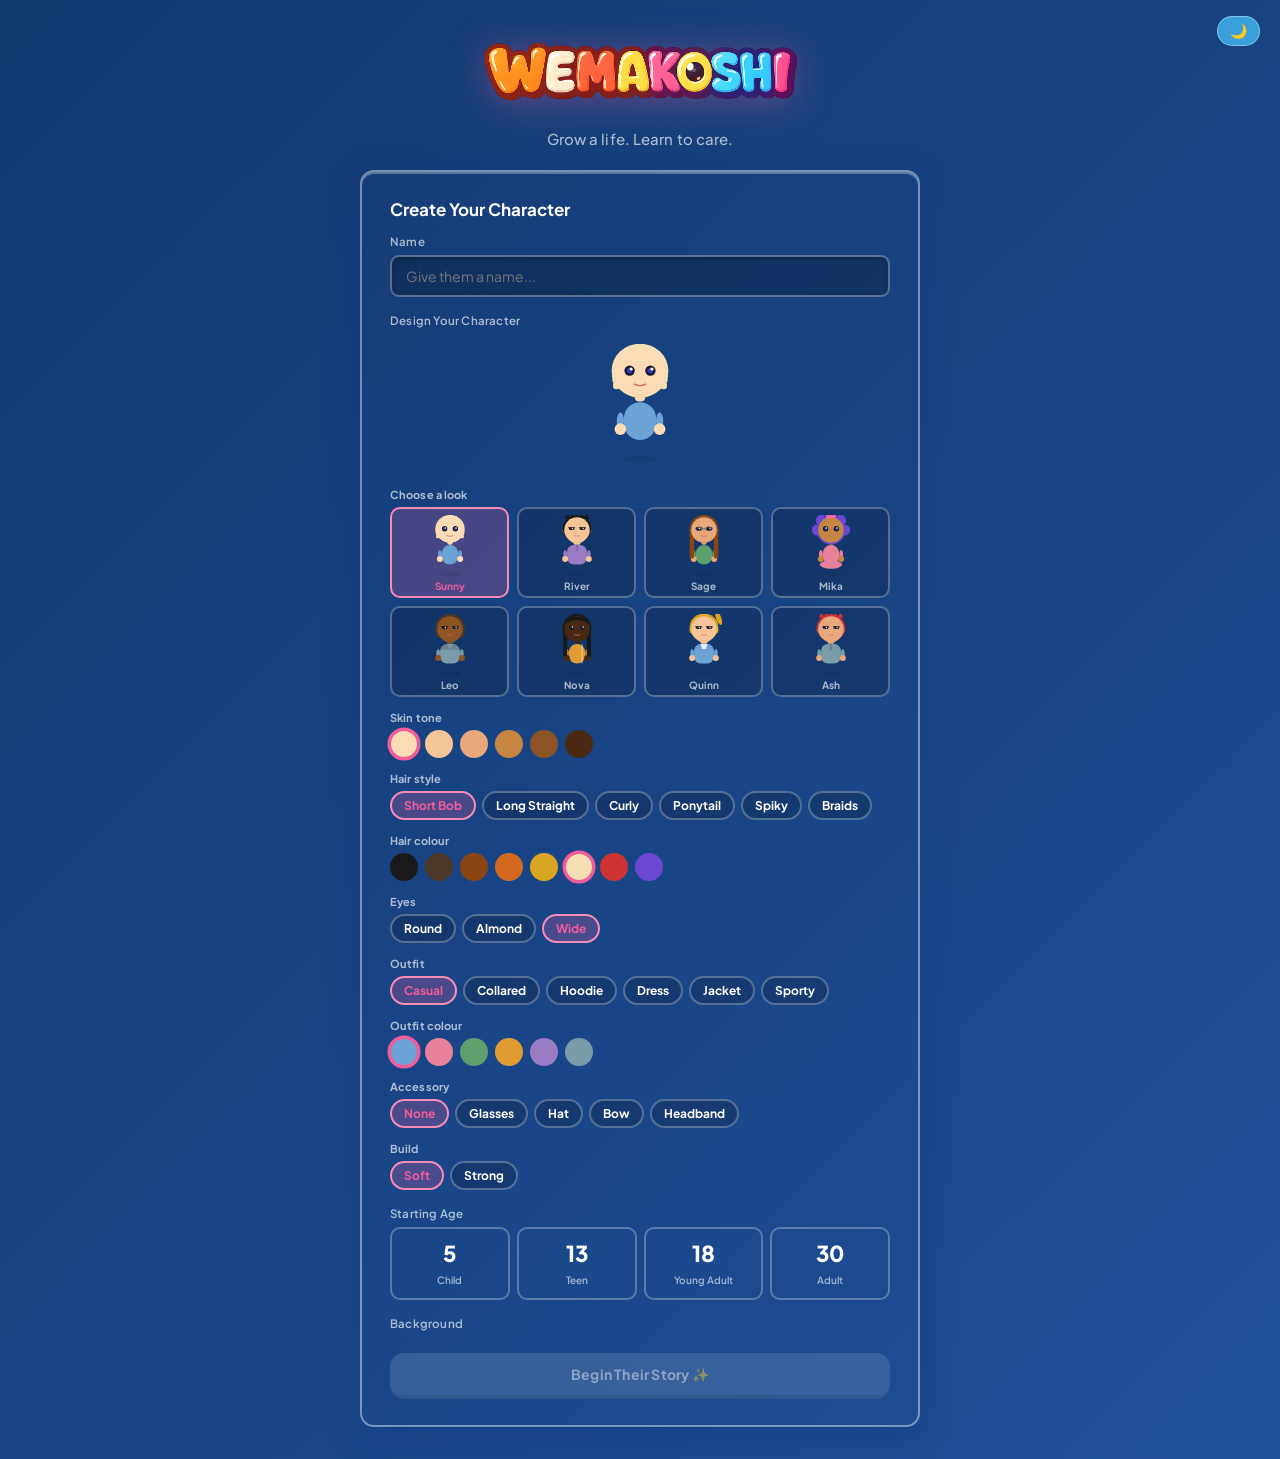
==== commit 2f43614e: "V2.22 Bug fix and AI components improvements." ====
--- a/index.html
+++ b/index.html
@@ -16,53 +16,76 @@
 @import url('https://fonts.googleapis.com/css2?family=Plus+Jakarta+Sans:wght@400;500;600;700;800&family=Caveat:wght@500;700&display=swap');
 *{margin:0;padding:0;box-sizing:border-box;}
 :root{
-  --bg:#160d12;--card:#241320;--text:#f5e0ec;--soft:#a08090;
-  --accent:#f35c9a;--accent-l:#f78bb8;--accent-glow:rgba(243,92,154,.18);
-  --green:#5ca06e;--blue:#a168b0;--purple:#74419c;--red:#cd2e3c;--yellow:#e19c34;
-  --border:#4b2130;--shadow:rgba(10,3,8,.45);--r:14px;
-  /* theme-sensitive tokens */
-  --track-bg:#3a2030;
-  --narrator-grad-a:#2d1a24;--narrator-grad-b:#3a2030;
-  --thought-grad-a:#2a1a3a;--thought-grad-b:#1e1030;
-  --setup-grad-a:#1e0f18;--setup-grad-b:#2d1820;
-  --weekly-grad-a:#2a1a08;--weekly-grad-b:#1e1008;
-  --weekly-stat-bg:rgba(75,33,48,.4);
-  --weekly-insight-bg:rgba(75,33,48,.35);
-  --arch-card-grad:#2a1520;
-  --activity-badge-bg:rgba(36,19,32,.92);
+  /* === GAME UI PALETTE (default / night mode) === */
+  --bg:#1a4a8a;              /* deep game-world blue */
+  --card:#3aa0dc;            /* bright panel blue */
+  --text:#ffffff;            /* white — primary text on panels */
+  --soft:rgba(255,255,255,.65); /* secondary text on panels */
+  --accent:#f35c9a;          /* brand pink — stays for character/pet elements */
+  --accent-l:#f78bb8;
+  --accent-glow:rgba(243,92,154,.22);
+  --btn-orange:#ff9500;      /* orange — primary action buttons */
+  --btn-orange-l:#ffb340;
+  --btn-green:#28c840;       /* green — positive/secondary buttons */
+  --btn-green-l:#42d858;
+  --green:#28c840;--blue:#1e90e8;--purple:#9c4bcc;--red:#ff3b30;--yellow:#f5c218;
+  --border:rgba(255,255,255,.38); /* white border on blue panels */
+  --shadow:rgba(15,45,120,.35);
+  --r:14px;
+  --track-bg:rgba(0,0,0,.22);
+  /* dialogue gradients */
+  --narrator-grad-a:#1e6aaa;--narrator-grad-b:#155a96;
+  --thought-grad-a:#1a4e8a;--thought-grad-b:#112e60;
+  /* setup/weekly */
+  --setup-grad-a:#123870;--setup-grad-b:#1e5099;
+  --weekly-grad-a:#1a3870;--weekly-grad-b:#102850;
+  --weekly-stat-bg:rgba(255,255,255,.14);
+  --weekly-insight-bg:rgba(255,255,255,.11);
+  --arch-card-grad:#2a70b8;
+  --activity-badge-bg:rgba(15,50,120,.88);
+  /* scenes */
   --scene-bedroom:linear-gradient(180deg,#2d1e3a 0%,#3a2850 54%,#2a1e3a 55%,#1a0f28 100%);
   --scene-kitchen:linear-gradient(180deg,#3a1a0f 0%,#4c2018 54%,#3a1a0f 55%,#2a1008 100%);
   --scene-bathroom:linear-gradient(180deg,#0e1e30 0%,#162840 54%,#0e1e30 55%,#08141e 100%);
   --scene-study:linear-gradient(180deg,#28180a 0%,#341e0c 54%,#28180a 55%,#1a0e06 100%);
   --scene-outside:linear-gradient(180deg,#0e1e34 0%,#162848 54%,#0e1e0e 55%,#081008 100%);
   --scene-living:linear-gradient(180deg,#2a1020 0%,#3a1530 54%,#2a0f20 55%,#1a0818 100%);
-  --chart-text:#c0a0b0;--chart-sub:#8a6070;--chart-grid:#3a2030;--chart-empty:#6a3a50;
-  --modal-overlay:rgba(10,3,8,.78);
-  --coin-bg:rgba(225,156,52,.12);--gem-bg:rgba(116,65,156,.12);
+  --chart-text:#a8ccee;--chart-sub:#6a9cc8;--chart-grid:#1e4880;--chart-empty:#0e2850;
+  --modal-overlay:rgba(8,24,70,.82);
+  --coin-bg:rgba(245,194,24,.15);--gem-bg:rgba(156,75,204,.14);
 }
 [data-theme="light"]{
-  --bg:#f8f4ff;--card:#ffffff;--text:#2d1a26;--soft:#675555;
-  --accent:#f35c9a;--accent-l:#f78bb8;--accent-glow:rgba(243,92,154,.12);
-  --green:#4a9060;--blue:#9058a8;--purple:#6030a8;--red:#cd2e3c;--yellow:#d4900a;
-  --border:#e8d0e8;--shadow:rgba(75,33,48,.1);
-  --track-bg:#f0dcea;
-  --narrator-grad-a:#fff5f9;--narrator-grad-b:#fce8f0;
-  --thought-grad-a:#f2e8fb;--thought-grad-b:#e8d8f8;
-  --setup-grad-a:#f8f4ff;--setup-grad-b:#f0e8ff;
-  --weekly-grad-a:#fffbf0;--weekly-grad-b:#fdf5e0;
-  --weekly-stat-bg:rgba(255,255,255,.9);
-  --weekly-insight-bg:rgba(255,255,255,.85);
-  --arch-card-grad:#fdf0f8;
-  --activity-badge-bg:rgba(255,255,255,.95);
+  /* === GAME UI PALETTE (day mode) === */
+  --bg:#5ab8f0;              /* sky-blue game world */
+  --card:#82cef8;            /* lighter bright blue panels */
+  --text:#0a2a58;            /* deep navy text — readable on light blue */
+  --soft:#2860a8;            /* medium blue — secondary text */
+  --accent:#f35c9a;
+  --accent-l:#f78bb8;
+  --accent-glow:rgba(243,92,154,.18);
+  --btn-orange:#ff9500;--btn-orange-l:#ffb340;
+  --btn-green:#22b838;--btn-green-l:#3acc50;
+  --green:#22b838;--blue:#1478d4;--purple:#7c30b0;--red:#e82828;--yellow:#e8b418;
+  --border:rgba(255,255,255,.6);
+  --shadow:rgba(20,70,160,.2);
+  --track-bg:rgba(0,0,0,.14);
+  --narrator-grad-a:#60c0f8;--narrator-grad-b:#4aaae8;
+  --thought-grad-a:#4898d8;--thought-grad-b:#3880c0;
+  --setup-grad-a:#48a8e8;--setup-grad-b:#5ab8f0;
+  --weekly-grad-a:#3898e0;--weekly-grad-b:#2880c8;
+  --weekly-stat-bg:rgba(255,255,255,.55);
+  --weekly-insight-bg:rgba(255,255,255,.45);
+  --arch-card-grad:#70c0f8;
+  --activity-badge-bg:rgba(255,255,255,.92);
   --scene-bedroom:linear-gradient(180deg,#c5d8f0 0%,#dde8f5 54%,#b8cce0 55%,#8aab8a 100%);
   --scene-kitchen:linear-gradient(180deg,#fef5e0 0%,#fdebc8 54%,#e8cca0 55%,#c4a878 100%);
   --scene-bathroom:linear-gradient(180deg,#e0f0f8 0%,#c8e4f4 54%,#a8c8e0 55%,#8ab0c8 100%);
   --scene-study:linear-gradient(180deg,#f5e8d8 0%,#ecdbc8 54%,#c8a870 55%,#a08850 100%);
   --scene-outside:linear-gradient(180deg,#87ceeb 0%,#a8dff0 54%,#5a9e5a 55%,#3d7a3d 100%);
   --scene-living:linear-gradient(180deg,#f0e8d8 0%,#e8dcc8 54%,#c8b890 55%,#a09060 100%);
-  --chart-text:#675555;--chart-sub:#a08090;--chart-grid:#f0dcea;--chart-empty:#c0a0b0;
-  --modal-overlay:rgba(30,10,20,.6);
-  --coin-bg:rgba(212,144,10,.1);--gem-bg:rgba(96,48,168,.1);
+  --chart-text:#0a2a58;--chart-sub:#2860a8;--chart-grid:#a8d8f8;--chart-empty:#c8e8ff;
+  --modal-overlay:rgba(20,60,140,.65);
+  --coin-bg:rgba(232,180,24,.14);--gem-bg:rgba(124,48,176,.12);
 }
 body{font-family:'Plus Jakarta Sans',sans-serif;background:var(--bg);color:var(--text);min-height:100vh;min-height:calc(var(--vh,1vh)*100);overflow-x:hidden;}
 .save-btn{width:100%;padding:10px 16px;border-radius:10px;border:2px solid var(--border);background:var(--card);color:var(--text);font-family:inherit;font-size:13px;font-weight:700;cursor:pointer;transition:all .2s;text-align:left;}
@@ -733,6 +756,316 @@
 .cr-gems-earned{font-size:20px;font-weight:800;margin:8px 0;}
 .cr-action-btn{background:var(--accent);color:#fff;border:none;border-radius:10px;padding:11px 24px;font-size:14px;font-weight:700;cursor:pointer;margin-top:10px;}
 
+/* ================================================================
+   GAME UI THEME — panels, buttons, cards, bars
+   ================================================================ */
+
+/* ---- App background: game-world gradient ---- */
+body{background:linear-gradient(180deg,var(--bg) 0%,color-mix(in srgb,var(--bg) 70%,#000) 100%) fixed;background-attachment:fixed;}
+
+/* ---- Game panels ---- */
+.panel-left,.panel-right{
+  background:linear-gradient(175deg,color-mix(in srgb,var(--card) 115%,#fff) 0%,var(--card) 55%,color-mix(in srgb,var(--card) 85%,#000) 100%);
+  border-color:var(--border);
+  box-shadow:inset 0 2px 0 rgba(255,255,255,.35),2px 0 10px var(--shadow);
+}
+.panel-center{
+  background:linear-gradient(180deg,color-mix(in srgb,var(--bg) 60%,#fff) 0%,color-mix(in srgb,var(--bg) 40%,#fff) 100%);
+}
+.game-header{
+  background:linear-gradient(180deg,color-mix(in srgb,var(--card) 115%,#fff) 0%,var(--card) 100%);
+  border-bottom:3px solid rgba(255,255,255,.2);
+  box-shadow:0 4px 16px var(--shadow),inset 0 2px 0 rgba(255,255,255,.3);
+}
+
+/* ---- Orange primary action button (3D candy style) ---- */
+.btn-primary{
+  background:linear-gradient(180deg,color-mix(in srgb,var(--btn-orange) 130%,#fff) 0%,var(--btn-orange) 45%,color-mix(in srgb,var(--btn-orange) 75%,#000) 100%);
+  border:none;
+  border-bottom:4px solid color-mix(in srgb,var(--btn-orange) 55%,#000);
+  border-radius:14px;
+  box-shadow:0 5px 0 rgba(0,0,0,.22),inset 0 1px 0 rgba(255,255,255,.4);
+  color:#fff;
+  text-shadow:0 1px 3px rgba(0,0,0,.38);
+  letter-spacing:.2px;
+  transition:transform .1s,box-shadow .1s,border-bottom-width .1s;
+}
+.btn-primary:hover{
+  background:linear-gradient(180deg,color-mix(in srgb,var(--btn-orange) 140%,#fff) 0%,color-mix(in srgb,var(--btn-orange) 115%,#fff) 45%,var(--btn-orange) 100%);
+  transform:translateY(-2px);
+  box-shadow:0 7px 0 rgba(0,0,0,.22),inset 0 1px 0 rgba(255,255,255,.4);
+}
+.btn-primary:active{transform:translateY(3px);border-bottom-width:1px;box-shadow:0 1px 0 rgba(0,0,0,.22);}
+.btn-primary:disabled{background:rgba(255,255,255,.25);border-bottom-color:rgba(0,0,0,.15);box-shadow:none;text-shadow:none;transform:none;}
+
+/* ---- Header nav buttons: glass on blue ---- */
+.hbtn{
+  background:rgba(255,255,255,.18);
+  border:1.5px solid rgba(255,255,255,.45);
+  color:#fff;
+  text-shadow:0 1px 2px rgba(0,0,0,.25);
+  backdrop-filter:blur(4px);
+  -webkit-backdrop-filter:blur(4px);
+}
+.hbtn:hover{background:rgba(255,255,255,.3);border-color:rgba(255,255,255,.7);color:#fff;}
+.hbtn.dash{background:var(--accent-glow);border-color:var(--accent-l);color:#fff;}
+
+/* ---- Send button: green (go!) ---- */
+.send-btn{
+  background:linear-gradient(180deg,var(--btn-green-l),var(--btn-green));
+  border-bottom:3px solid color-mix(in srgb,var(--btn-green) 60%,#000);
+  box-shadow:0 3px 0 rgba(0,0,0,.2),inset 0 1px 0 rgba(255,255,255,.3);
+}
+.send-btn:hover{background:linear-gradient(180deg,color-mix(in srgb,var(--btn-green-l) 115%,#fff),var(--btn-green-l));transform:scale(1.06);}
+
+/* ---- Next day button: green game button ---- */
+.next-day-btn{
+  background:linear-gradient(180deg,var(--btn-green-l),var(--btn-green));
+  border:none;
+  border-bottom:4px solid color-mix(in srgb,var(--btn-green) 60%,#000);
+  border-radius:14px;
+  color:#fff;
+  font-weight:800;
+  text-shadow:0 1px 2px rgba(0,0,0,.3);
+  box-shadow:0 4px 0 rgba(0,0,0,.2),inset 0 1px 0 rgba(255,255,255,.35);
+  transition:transform .1s,box-shadow .1s;
+}
+.next-day-btn:hover{transform:translateY(-2px);box-shadow:0 6px 0 rgba(0,0,0,.2),inset 0 1px 0 rgba(255,255,255,.35);}
+.next-day-btn:active{transform:translateY(3px);border-bottom-width:1px;box-shadow:0 1px 0 rgba(0,0,0,.2);}
+
+/* ---- Modal / shop cards: blue game panels ---- */
+.dash-modal,.shop-inner,.gem-store-inner,.games-panel,.ais-panel,.profile-card-wrap{
+  background:linear-gradient(160deg,color-mix(in srgb,var(--card) 110%,#fff) 0%,var(--card) 60%,color-mix(in srgb,var(--card) 88%,#000) 100%);
+  border:3px solid rgba(255,255,255,.45);
+  box-shadow:0 20px 60px var(--shadow),inset 0 2px 0 rgba(255,255,255,.38);
+}
+.dash-header,.shop-header,.dash-tabs,.shop-tabs{
+  background:color-mix(in srgb,var(--card) 80%,#000);
+  border-color:rgba(255,255,255,.2);
+}
+/* ---- Dashboard cards: inner blue cards ---- */
+.dash-card,.insight-section,.profile-box{
+  background:rgba(0,0,0,.18);
+  border:1px solid rgba(255,255,255,.2);
+  box-shadow:inset 0 1px 0 rgba(255,255,255,.1);
+}
+
+/* ---- Shop items: game-card style ---- */
+.shop-item,.pet-type-card{
+  background:rgba(0,0,0,.18);
+  border:2px solid rgba(255,255,255,.28);
+  box-shadow:inset 0 1px 0 rgba(255,255,255,.15);
+}
+.shop-item:hover,.pet-type-card:hover{
+  border-color:rgba(255,255,255,.55);
+  background:rgba(255,255,255,.12);
+  box-shadow:0 4px 16px var(--shadow),inset 0 1px 0 rgba(255,255,255,.2);
+}
+.shop-item.owned{border-color:var(--btn-green);}
+.shop-item.equipped{border-color:var(--accent);background:var(--accent-glow);}
+
+/* ---- Buy/equip buttons in shop ---- */
+.si-buy-btn.buy-coin{
+  background:linear-gradient(180deg,color-mix(in srgb,var(--yellow) 130%,#fff),var(--yellow));
+  border:none;border-bottom:3px solid color-mix(in srgb,var(--yellow) 60%,#000);
+  color:#fff;text-shadow:0 1px 2px rgba(0,0,0,.35);
+  box-shadow:0 3px 0 rgba(0,0,0,.18),inset 0 1px 0 rgba(255,255,255,.35);
+}
+.si-buy-btn.buy-gem{
+  background:linear-gradient(180deg,color-mix(in srgb,var(--purple) 130%,#fff),var(--purple));
+  border:none;border-bottom:3px solid color-mix(in srgb,var(--purple) 60%,#000);
+  color:#fff;text-shadow:0 1px 2px rgba(0,0,0,.35);
+  box-shadow:0 3px 0 rgba(0,0,0,.18),inset 0 1px 0 rgba(255,255,255,.35);
+}
+.si-buy-btn.equip-btn{
+  background:linear-gradient(180deg,var(--accent-l),var(--accent));
+  border:none;border-bottom:3px solid color-mix(in srgb,var(--accent) 60%,#000);
+  color:#fff;text-shadow:0 1px 2px rgba(0,0,0,.3);
+  box-shadow:0 3px 0 rgba(0,0,0,.15),inset 0 1px 0 rgba(255,255,255,.3);
+}
+.si-buy-btn.buy-coin:hover,.si-buy-btn.buy-gem:hover,.si-buy-btn.equip-btn:hover{filter:brightness(1.12);}
+
+/* ---- Progress/need bars: bold colorful ---- */
+.need-track{border-radius:8px;box-shadow:inset 0 2px 4px rgba(0,0,0,.3),inset 0 -1px 0 rgba(255,255,255,.1);}
+.need-fill{box-shadow:0 1px 0 rgba(255,255,255,.3);}
+.need-fill.high{background:linear-gradient(90deg,var(--btn-green),color-mix(in srgb,var(--btn-green) 80%,#fff));}
+.need-fill.mid{background:linear-gradient(90deg,var(--yellow),color-mix(in srgb,var(--yellow) 80%,#fff));}
+.need-fill.low{background:linear-gradient(90deg,var(--red),color-mix(in srgb,var(--red) 80%,#fff));}
+.stat-bar .bt,.role-info .rb,.pcs-need-bar,.wk-growth-row .wgr-bar{
+  box-shadow:inset 0 2px 4px rgba(0,0,0,.3);
+}
+
+/* ---- Pet mini-needs bars ---- */
+.pet-mini-track{border-radius:3px;box-shadow:inset 0 1px 3px rgba(0,0,0,.3);}
+
+/* ---- Games hub: game cards ---- */
+.games-panel h2{font-size:24px;}
+.game-card{
+  background:rgba(0,0,0,.18);
+  border:2px solid rgba(255,255,255,.28);
+  box-shadow:inset 0 1px 0 rgba(255,255,255,.15);
+}
+.game-card:hover{
+  background:rgba(255,255,255,.14);
+  border-color:rgba(255,255,255,.6);
+  box-shadow:0 6px 20px var(--shadow),inset 0 1px 0 rgba(255,255,255,.2);
+}
+.games-close-btn{
+  background:linear-gradient(180deg,var(--accent-l),var(--accent));
+  border:none;border-bottom:3px solid color-mix(in srgb,var(--accent) 60%,#000);
+  box-shadow:0 3px 0 rgba(0,0,0,.2),inset 0 1px 0 rgba(255,255,255,.3);
+}
+
+/* ---- Setup card ---- */
+.setup-card{
+  background:linear-gradient(160deg,color-mix(in srgb,var(--card) 108%,#fff) 0%,var(--card) 100%);
+  border:2px solid rgba(255,255,255,.42);
+  box-shadow:0 8px 32px var(--shadow),inset 0 2px 0 rgba(255,255,255,.3);
+}
+.setup-card h2{color:#fff;}
+
+/* ---- Form inputs: game-y ---- */
+.form-group input,.chat-ta,.ais-input{
+  background:rgba(0,0,0,.22);
+  border-color:rgba(255,255,255,.3);
+  color:#fff;
+  box-shadow:inset 0 2px 6px rgba(0,0,0,.25);
+}
+.form-group input:focus,.chat-ta:focus,.ais-input:focus{
+  border-color:rgba(255,255,255,.7);
+  box-shadow:inset 0 2px 6px rgba(0,0,0,.2),0 0 0 3px rgba(255,255,255,.12);
+}
+.chat-ta::placeholder{color:rgba(255,255,255,.38);}
+
+/* ---- Avatar builder options ---- */
+.av-preset,.av-pill{
+  background:rgba(0,0,0,.18);
+  border-color:rgba(255,255,255,.28);
+  color:#fff;
+}
+.av-preset:hover,.av-pill:hover{border-color:rgba(255,255,255,.6);background:rgba(255,255,255,.12);}
+.av-preset.sel,.av-pill.sel{background:var(--accent-glow);border-color:var(--accent-l);}
+.av-section-label{color:rgba(255,255,255,.65);}
+.age-opt,.bg-opt{border-color:rgba(255,255,255,.28);color:#fff;}
+.age-opt:hover,.age-opt.sel,.bg-opt:hover,.bg-opt.sel{border-color:rgba(255,255,255,.8);background:rgba(255,255,255,.15);}
+.age-opt .n{color:#fff;}
+.age-opt .l{color:rgba(255,255,255,.6);}
+
+/* ---- Resume card ---- */
+.resume-card{background:rgba(0,0,0,.22);border-color:var(--accent-l);box-shadow:0 4px 18px var(--shadow);}
+.resume-btn{background:rgba(255,255,255,.14);border-color:rgba(255,255,255,.35);color:#fff;}
+.resume-btn:hover{border-color:rgba(255,255,255,.7);background:rgba(255,255,255,.22);}
+.resume-btn.primary{background:var(--accent);border-color:var(--accent-l);}
+
+/* ---- Wallet HUD: game currency ---- */
+.coin-disp{
+  background:linear-gradient(135deg,rgba(245,194,24,.22),rgba(245,194,24,.1));
+  border-color:rgba(245,194,24,.5);
+  color:var(--yellow);
+  box-shadow:0 2px 6px rgba(245,194,24,.2);
+}
+.gem-disp{
+  background:linear-gradient(135deg,rgba(156,75,204,.22),rgba(156,75,204,.1));
+  border-color:rgba(156,75,204,.5);
+  color:#c080f0;
+  box-shadow:0 2px 6px rgba(156,75,204,.2);
+}
+
+/* ---- Alert chips ---- */
+.alert-chip{background:rgba(243,92,154,.12);border-color:var(--accent-l);}
+.alert-chip.critical{background:rgba(255,59,48,.12);border-color:var(--red);}
+
+/* ---- Mobile tab bar: game panel ---- */
+#mobile-tabs{
+  background:linear-gradient(180deg,var(--card),color-mix(in srgb,var(--card) 88%,#000));
+  border-top:2px solid rgba(255,255,255,.25);
+  box-shadow:0 -4px 16px var(--shadow);
+}
+.mob-tab{color:rgba(255,255,255,.55);}
+.mob-tab.active{color:#fff;}
+
+/* ---- Milestone / life-ending overlays ---- */
+.milestone-card{
+  background:linear-gradient(160deg,color-mix(in srgb,var(--card) 115%,#fff),var(--card));
+  border:3px solid rgba(255,255,255,.5);
+  box-shadow:0 20px 60px var(--shadow),inset 0 2px 0 rgba(255,255,255,.35);
+}
+.milestone-close{
+  background:linear-gradient(180deg,var(--btn-green-l),var(--btn-green));
+  border-bottom:3px solid color-mix(in srgb,var(--btn-green) 60%,#000);
+  box-shadow:0 3px 0 rgba(0,0,0,.2);
+}
+
+/* ---- Pet care bottom sheet ---- */
+.pet-care-sheet{
+  background:linear-gradient(160deg,color-mix(in srgb,var(--card) 110%,#fff),var(--card));
+  border-top:3px solid rgba(255,255,255,.4);
+}
+.pcs-action{
+  background:rgba(0,0,0,.18);
+  border-color:rgba(255,255,255,.28);
+}
+.pcs-action:hover{background:rgba(255,255,255,.15);border-color:rgba(255,255,255,.6);}
+.pcs-close{background:rgba(0,0,0,.25);color:#fff;}
+
+/* ---- Crossroads / Need Rush game overlays ---- */
+#cr-overlay,#nr-overlay{background:var(--bg);}
+.cr-header,.nr-header{
+  background:linear-gradient(180deg,color-mix(in srgb,var(--card) 115%,#fff),var(--card));
+  border-color:rgba(255,255,255,.25);
+  box-shadow:0 3px 12px var(--shadow);
+}
+.cr-choice{
+  background:rgba(0,0,0,.18);
+  border-color:rgba(255,255,255,.28);
+}
+.cr-choice:hover{background:rgba(255,255,255,.12);border-color:rgba(255,255,255,.55);}
+.cr-situation{background:rgba(0,0,0,.2);border-left-color:var(--accent);}
+.nr-result-panel,.cr-result-panel{
+  background:linear-gradient(160deg,color-mix(in srgb,var(--card) 112%,#fff),var(--card));
+  border:3px solid rgba(255,255,255,.4);
+}
+.nr-action-btn,.cr-action-btn{
+  background:linear-gradient(180deg,var(--btn-orange-l),var(--btn-orange));
+  border-bottom:3px solid color-mix(in srgb,var(--btn-orange) 60%,#000);
+  box-shadow:0 3px 0 rgba(0,0,0,.2);
+}
+.nr-care-btn{background:rgba(0,0,0,.2);border-color:rgba(255,255,255,.3);}
+.nr-care-btn:active{border-color:rgba(255,255,255,.6);}
+
+/* ---- Save/load buttons ---- */
+.save-btn{background:rgba(0,0,0,.18);border-color:rgba(255,255,255,.28);color:#fff;}
+.save-btn:hover:not(:disabled){border-color:rgba(255,255,255,.7);color:#fff;}
+
+/* ---- Wrapup hint ---- */
+.wrapup-btn{border-color:rgba(255,255,255,.25);color:rgba(255,255,255,.5);}
+.wrapup-btn:hover{border-color:rgba(255,255,255,.55);color:#fff;background:rgba(255,255,255,.08);}
+
+/* ---- Ending buttons ---- */
+.ending-btn{border-color:var(--accent-l);color:#fff;}
+.ending-btn.primary{background:var(--accent);}
+
+/* ---- Profile card modal ---- */
+#pc-download-btn{background:linear-gradient(135deg,var(--btn-green),color-mix(in srgb,var(--btn-green) 80%,#000));}
+#pc-close-btn{background:rgba(255,255,255,.2);color:#fff;}
+
+/* ---- AI status chip ---- */
+#ai-chip{background:rgba(255,255,255,.14);border-color:rgba(255,255,255,.3);color:rgba(255,255,255,.7);}
+#ai-chip.groq{border-color:var(--btn-green);color:var(--btn-green);}
+#ai-chip.wllm{border-color:var(--yellow);color:var(--yellow);}
+
+/* ---- Light theme day-mode adjustments ---- */
+[data-theme="light"] .panel-left,[data-theme="light"] .panel-right{
+  background:linear-gradient(175deg,color-mix(in srgb,var(--card) 110%,#fff),var(--card));
+}
+[data-theme="light"] .game-header{background:linear-gradient(180deg,color-mix(in srgb,var(--card) 108%,#fff),var(--card));}
+[data-theme="light"] .panel-center{background:linear-gradient(180deg,#c8e8ff,#b0d8f8);}
+[data-theme="light"] .form-group input,[data-theme="light"] .chat-ta{color:var(--text);background:rgba(255,255,255,.55);}
+[data-theme="light"] .chat-ta::placeholder{color:var(--soft);}
+[data-theme="light"] .av-preset,[data-theme="light"] .av-pill{color:var(--text);}
+[data-theme="light"] .age-opt,[data-theme="light"] .bg-opt{color:var(--text);}
+[data-theme="light"] .age-opt .n{color:var(--text);}
+
 </style>
 </head>
 <body>
@@ -1496,10 +1829,34 @@
   return`<path d="M${cx-r*.22},${my+r*.08} Q${cx},${my-r*.06} ${cx+r*.22},${my+r*.08}" stroke="#c07070" stroke-width="2" fill="none" stroke-linecap="round"/>`;
 }
 function _avAccessory(acc,cx,hCy,r,hairCol){
-  if(acc==='glasses'){const gy=hCy-r*.05;return`<rect x="${cx-r*.55}" y="${gy-r*.13}" width="${r*.45}" height="${r*.26}" rx="6" fill="none" stroke="#555" stroke-width="2"/><rect x="${cx+r*.1}" y="${gy-r*.13}" width="${r*.45}" height="${r*.26}" rx="6" fill="none" stroke="#555" stroke-width="2"/><line x1="${cx-r*.1}" y1="${gy}" x2="${cx+r*.1}" y2="${gy}" stroke="#555" stroke-width="2"/>`;}
-  if(acc==='hat')return`<rect x="${cx-r*.75}" y="${hCy-r*.9}" width="${r*1.5}" height="${r*.8}" rx="4" fill="${hairCol}"/><rect x="${cx-r*.92}" y="${hCy-r*.15}" width="${r*1.84}" height="${r*.18}" rx="3" fill="${hairCol}"/>`;
-  if(acc==='bow')return`<polygon points="${cx-r*.35},${hCy-r-8} ${cx-r*.05},${hCy-r} ${cx-r*.35},${hCy-r+8}" fill="#ff6b9d"/><polygon points="${cx+r*.35},${hCy-r-8} ${cx+r*.05},${hCy-r} ${cx+r*.35},${hCy-r+8}" fill="#ff6b9d"/><circle cx="${cx}" cy="${hCy-r}" r="5" fill="#ff6b9d"/>`;
-  if(acc==='headband')return`<path d="M${cx-r},${hCy-r*.5} Q${cx},${hCy-r*1.2} ${cx+r},${hCy-r*.5}" stroke="${hairCol}" stroke-width="8" fill="none" stroke-linecap="round"/>`;
+  if(acc==='glasses'){
+    // Glasses sit at the eye line (~10% above head center)
+    const gy=hCy-r*.1;
+    return`<rect x="${cx-r*.55}" y="${gy-r*.13}" width="${r*.45}" height="${r*.26}" rx="6" fill="none" stroke="#555" stroke-width="2"/>` +
+           `<rect x="${cx+r*.1}" y="${gy-r*.13}" width="${r*.45}" height="${r*.26}" rx="6" fill="none" stroke="#555" stroke-width="2"/>` +
+           `<line x1="${cx-r*.1}" y1="${gy}" x2="${cx+r*.1}" y2="${gy}" stroke="#555" stroke-width="2"/>`;
+  }
+  if(acc==='hat'){
+    // Brim sits at the very top of the head; crown extends upward above it
+    const brimY=hCy-r*.82;
+    const brimH=r*.17;
+    const crownH=r*.68;
+    const crownW=r*1.08;
+    return`<rect x="${cx-crownW/2}" y="${brimY-crownH}" width="${crownW}" height="${crownH}" rx="4" fill="${hairCol}"/>` +
+           `<rect x="${cx-r*.84}" y="${brimY}" width="${r*1.68}" height="${brimH}" rx="3" fill="${hairCol}"/>`;
+  }
+  if(acc==='bow'){
+    // Bow sits at the top of the head
+    const by=hCy-r*1.05;
+    return`<polygon points="${cx-r*.35},${by-8} ${cx-r*.05},${by} ${cx-r*.35},${by+8}" fill="#ff6b9d"/>` +
+           `<polygon points="${cx+r*.35},${by-8} ${cx+r*.05},${by} ${cx+r*.35},${by+8}" fill="#ff6b9d"/>` +
+           `<circle cx="${cx}" cy="${by}" r="5" fill="#ff6b9d"/>`;
+  }
+  if(acc==='headband'){
+    // Arc across the forehead (~70% up the head)
+    const hby=hCy-r*.55;
+    return`<path d="M${cx-r*.9},${hby} Q${cx},${hCy-r*1.1} ${cx+r*.9},${hby}" stroke="${hairCol}" stroke-width="8" fill="none" stroke-linecap="round"/>`;
+  }
   return'';
 }
 function _avBody(cx,p,outCol,skinCol,outfit){
@@ -1725,7 +2082,9 @@
   document.querySelectorAll(`#${containerId} .av-swatch`).forEach((el,i)=>el.classList.toggle('sel',_selAvatar[key]===i));
 }
 function _highlightPill(containerId,key){
-  document.querySelectorAll(`#${containerId} .av-pill`).forEach(el=>el.classList.toggle('sel',el.textContent===AV_HAIR_STYLES.concat(AV_EYE_SHAPES,AV_OUTFIT_STYLES,AV_ACCESSORY_DEFS).find(d=>d.id===_selAvatar[key])?.label));
+  const allDefs=AV_HAIR_STYLES.concat(AV_EYE_SHAPES,AV_OUTFIT_STYLES,AV_ACCESSORY_DEFS,AV_BUILDS);
+  const label=allDefs.find(d=>d.id===_selAvatar[key])?.label;
+  document.querySelectorAll(`#${containerId} .av-pill`).forEach(el=>el.classList.toggle('sel',el.textContent===label));
 }
 
 function setAvatarProp(key,val){
@@ -1740,6 +2099,7 @@
   else if(key==='eyeShape')_highlightPill('av-eye-pills','eyeShape');
   else if(key==='outfit')_highlightPill('av-outfit-pills','outfit');
   else if(key==='accessory')_highlightPill('av-acc-pills','accessory');
+  else if(key==='build')_highlightPill('av-build-pills','build');
   _updateAvatarLivePreview();
 }
 
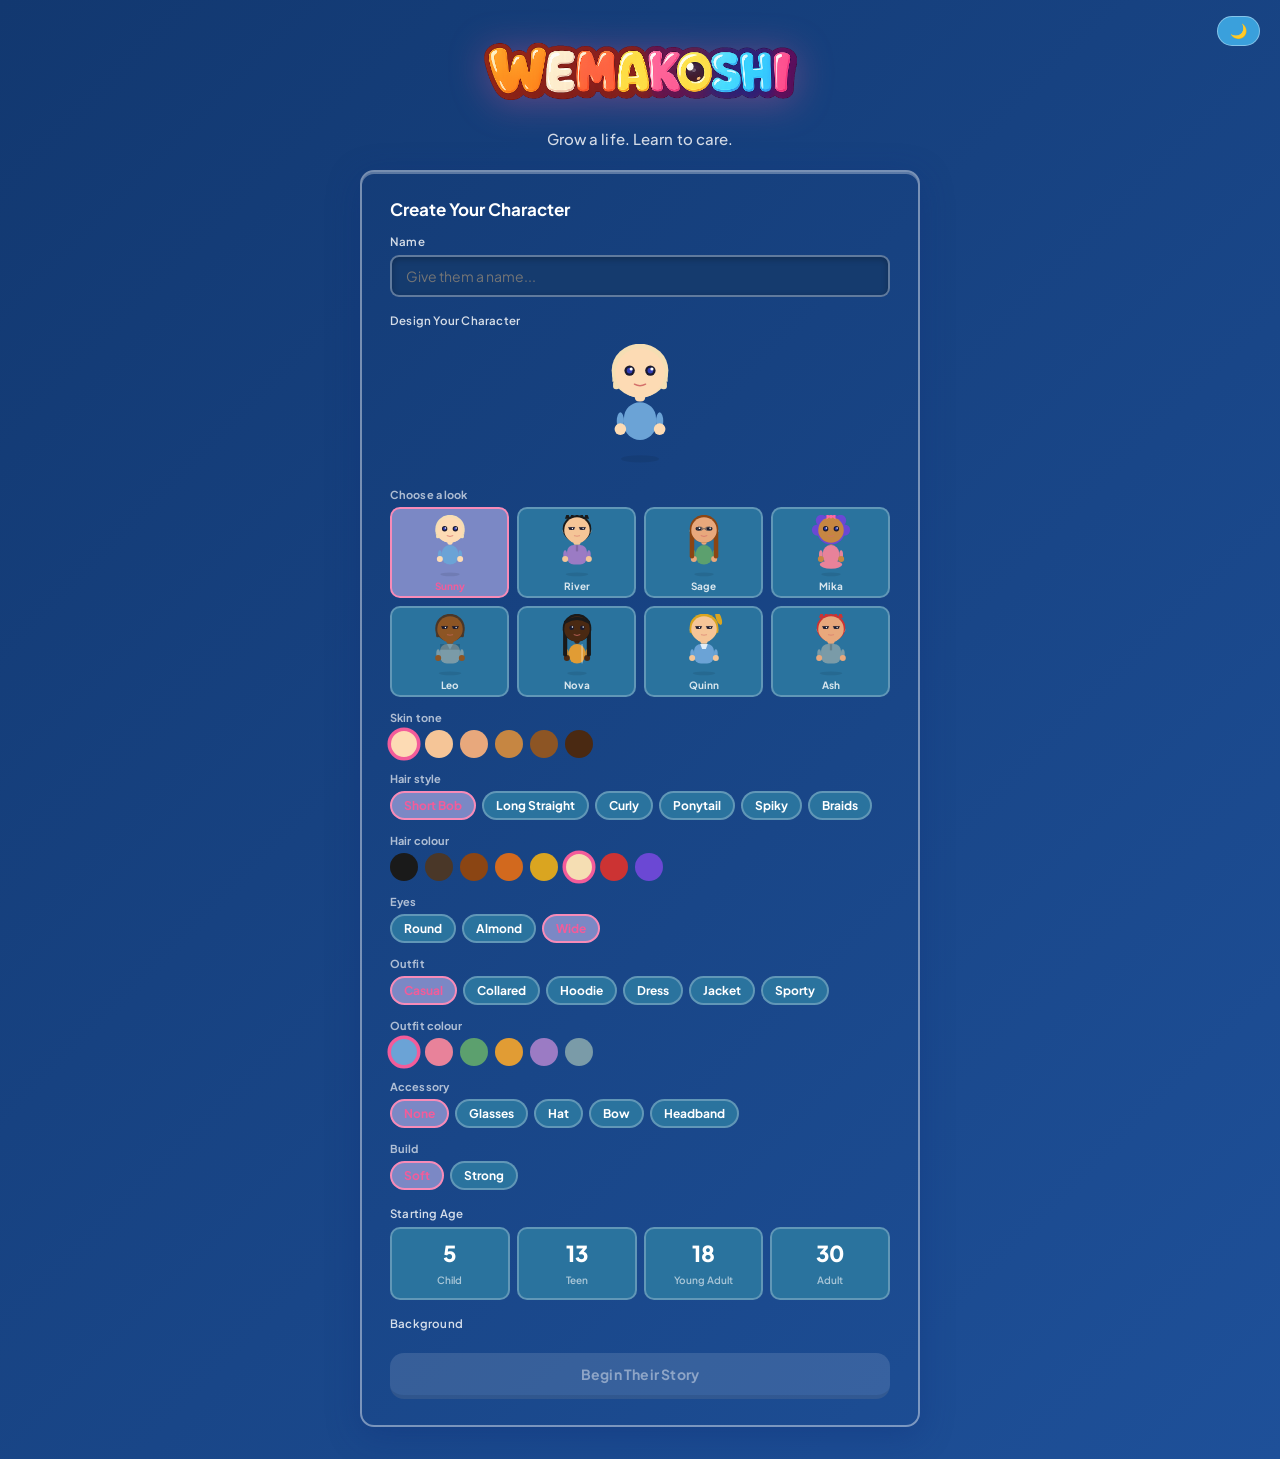
==== commit fbb7f0a4: "V# New icons and UI" ====
--- a/index.html
+++ b/index.html
@@ -11,6 +11,7 @@
 <link rel="manifest" href="manifest.json">
 <link rel="icon" type="image/png" href="icon.png">
 <link rel="apple-touch-icon" href="icon.png">
+<link rel="stylesheet" href="fonts/lni.css">
 <title>Wemakoshi — Grow a Life</title>
 <style>
 @import url('https://fonts.googleapis.com/css2?family=Plus+Jakarta+Sans:wght@400;500;600;700;800&family=Caveat:wght@500;700&display=swap');
@@ -20,7 +21,7 @@
   --bg:#1a4a8a;              /* deep game-world blue */
   --card:#3aa0dc;            /* bright panel blue */
   --text:#ffffff;            /* white — primary text on panels */
-  --soft:rgba(255,255,255,.65); /* secondary text on panels */
+  --soft:rgba(255,255,255,.82); /* secondary text on panels */
   --accent:#f35c9a;          /* brand pink — stays for character/pet elements */
   --accent-l:#f78bb8;
   --accent-glow:rgba(243,92,154,.22);
@@ -104,7 +105,7 @@
 .resume-btn.primary{background:var(--accent);border-color:var(--accent);color:#fff;}
 .resume-btn.primary:hover{background:var(--accent-l);border-color:var(--accent-l);}
 /* Life ending overlay */
-#life-ending{position:fixed;inset:0;background:rgba(10,3,8,.92);z-index:200;display:none;flex-direction:column;align-items:center;justify-content:center;padding:24px;text-align:center;}
+#life-ending{position:fixed;inset:0;background:rgba(8,24,70,.95);z-index:200;display:none;flex-direction:column;align-items:center;justify-content:center;padding:24px;text-align:center;}
 #life-ending.open{display:flex;}
 .ending-title{font-family:'Caveat',cursive;font-size:52px;font-weight:700;color:var(--accent);margin-bottom:12px;}
 .ending-sub{font-size:16px;color:var(--soft);margin-bottom:28px;}
@@ -116,7 +117,7 @@
 .ending-btn.primary{background:var(--accent);color:#fff;}
 .ending-btn:hover{transform:translateY(-2px);}
 /* Milestone overlay */
-#milestone-overlay{position:fixed;inset:0;background:rgba(10,3,8,.85);z-index:190;display:none;align-items:center;justify-content:center;}
+#milestone-overlay{position:fixed;inset:0;background:rgba(8,24,70,.88);z-index:190;display:none;align-items:center;justify-content:center;}
 #milestone-overlay.show{display:flex;}
 .milestone-card{background:var(--card);border:2px solid var(--accent);border-radius:20px;padding:32px;max-width:380px;width:90%;text-align:center;animation:popIn .3s cubic-bezier(.16,1,.3,1) both;}
 @keyframes popIn{from{opacity:0;transform:scale(.88) translateY(6px)}to{opacity:1;transform:scale(1) translateY(0)}}
@@ -377,7 +378,7 @@
 .mic-btn.listening{border-color:#e05050;color:#e05050;animation:micPulse 1s ease-in-out infinite;}
 @keyframes micPulse{0%,100%{box-shadow:0 0 0 0 rgba(224,80,80,.4);}50%{box-shadow:0 0 0 7px rgba(224,80,80,0);}}
 .voice-hbtn.off{opacity:.45;}
-.chat-hint{font-size:11px;color:#6a3a50;margin-top:4px;text-align:center;}
+.chat-hint{font-size:11px;color:var(--soft);margin-top:4px;text-align:center;}
 .next-day-btn{width:100%;padding:12px;border:2px dashed var(--border);border-radius:11px;background:transparent;font-family:inherit;font-size:14px;font-weight:700;color:var(--accent);cursor:pointer;transition:all .2s;margin-top:3px;}
 .next-day-btn:hover{border-color:var(--accent);background:var(--accent-glow);}
 .typing-dots{display:flex;gap:4px;padding:10px 15px;max-width:65px;background:var(--card);border-radius:14px 14px 14px 3px;border:1px solid var(--border);}
@@ -644,7 +645,7 @@
 .premium-upsell{margin-top:10px;font-size:11px;color:var(--soft);text-align:center;}
 .premium-upsell a{color:#8868a8;font-weight:700;cursor:pointer;text-decoration:none;}
 /* Profile card modal */
-#profile-card-modal{position:fixed;inset:0;background:rgba(45,42,38,.75);z-index:150;display:none;align-items:center;justify-content:center;padding:20px;}
+#profile-card-modal{position:fixed;inset:0;background:var(--modal-overlay);z-index:150;display:none;align-items:center;justify-content:center;padding:20px;}
 #profile-card-modal.open{display:flex;}
 .profile-card-wrap{background:var(--bg);border-radius:18px;padding:24px;max-width:440px;width:100%;box-shadow:0 20px 60px rgba(0,0,0,.4);display:flex;flex-direction:column;align-items:center;gap:16px;}
 .profile-card-wrap h3{font-family:'Caveat',cursive;font-size:24px;font-weight:700;color:var(--accent);align-self:flex-start;}
@@ -691,9 +692,9 @@
 #ak-cancel-btn{background:var(--border);color:var(--text);}
 
 /* ===== GAMES HUB ===== */
-#games-modal{position:fixed;inset:0;background:rgba(0,0,0,.55);display:none;align-items:center;justify-content:center;z-index:900;}
+#games-modal{position:fixed;inset:0;background:var(--modal-overlay);display:none;align-items:center;justify-content:center;z-index:900;}
 #games-modal.open{display:flex;}
-.games-panel{background:var(--card);border-radius:22px;padding:28px 24px;width:min(700px,94vw);max-height:90vh;overflow-y:auto;border:1px solid var(--border);box-shadow:0 24px 64px rgba(10,3,8,.5);}
+.games-panel{background:var(--card);border-radius:22px;padding:28px 24px;width:min(700px,94vw);max-height:90vh;overflow-y:auto;border:1px solid var(--border);box-shadow:0 24px 64px rgba(8,24,70,.5);}
 .games-panel h2{text-align:center;margin-bottom:4px;font-size:22px;font-family:'Caveat',cursive;color:var(--accent);}
 .games-subtitle{text-align:center;font-size:13px;color:var(--soft);margin-bottom:22px;}
 .games-grid{display:grid;grid-template-columns:repeat(3,1fr);gap:14px;}
@@ -713,7 +714,7 @@
 .nr-header{display:flex;align-items:center;justify-content:space-between;padding:10px 14px;background:var(--card);border-bottom:2px solid var(--accent-l);gap:8px;}
 .nr-stat{font-size:14px;font-weight:800;}
 .nr-field{flex:1;position:relative;overflow:hidden;background:linear-gradient(180deg,var(--bg) 0%,var(--card) 100%);}
-.nr-char-face{position:absolute;bottom:90px;left:50%;transform:translateX(-50%);font-size:52px;user-select:none;pointer-events:none;}
+.nr-char-face{position:absolute;bottom:90px;left:50%;transform:translateX(-50%);font-size:52px;user-select:none;pointer-events:none;line-height:1;}
 .nr-item{position:absolute;width:54px;height:54px;border-radius:50%;display:flex;align-items:center;justify-content:center;font-size:26px;cursor:pointer;border:3px solid rgba(255,255,255,.35);box-shadow:0 4px 14px rgba(0,0,0,.18);transition:transform .08s,opacity .15s;user-select:none;}
 .nr-item.caught{transform:scale(1.5)!important;opacity:0!important;}
 .nr-item.missed{transform:scale(.4)!important;opacity:0!important;}
@@ -1066,13 +1067,184 @@
 [data-theme="light"] .age-opt,[data-theme="light"] .bg-opt{color:var(--text);}
 [data-theme="light"] .age-opt .n{color:var(--text);}
 
+/* ================================================================
+   CONTRAST & READABILITY — solid colours, legible text, opaque modals
+   ================================================================ */
+
+/* ---- Modal panels: fully opaque, rich blue ---- */
+/* Replace the lingering var(--bg) backgrounds so modals stand apart */
+.dash-modal,
+.shop-inner,
+.gem-store-inner{
+  /* Already overridden by game theme block above — reinforce here */
+  background:linear-gradient(160deg,
+    color-mix(in srgb,var(--card) 118%,#fff) 0%,
+    var(--card) 55%,
+    color-mix(in srgb,var(--card) 82%,#000) 100%) !important;
+}
+
+/* ---- Inner cards inside modals: opaque recessed panels ---- */
+/* Replace rgba(0,0,0,.18) with an actual tinted solid that reads clearly */
+.dash-card,
+.insight-section,
+.profile-box,
+.archetype-card,
+.weekly-card .wk-stat,
+.gem-pkg{
+  background:color-mix(in srgb,var(--card) 70%,#000) !important;
+  border-color:rgba(255,255,255,.22) !important;
+}
+.archetype-card{border-color:rgba(255,255,255,.28) !important;}
+
+/* Shop items and game cards — solid recessed panels */
+.shop-item,
+.pet-type-card,
+.game-card{
+  background:color-mix(in srgb,var(--card) 72%,#000) !important;
+  border-color:rgba(255,255,255,.26) !important;
+}
+
+/* Form inputs, chat area — solid dark-blue with white text */
+.form-group input,
+.chat-ta,
+.ais-input{
+  background:color-mix(in srgb,var(--bg) 80%,#000) !important;
+  border-color:rgba(255,255,255,.32) !important;
+}
+
+/* ---- Badge / chip contrast: solid colour, white text ---- */
+/* Eval role chips */
+.eval-role.strong{background:color-mix(in srgb,var(--green) 40%,var(--card));color:#fff;border:1px solid rgba(255,255,255,.2);}
+.eval-role.moderate{background:color-mix(in srgb,var(--blue) 40%,var(--card));color:#fff;border:1px solid rgba(255,255,255,.2);}
+.eval-role.light{background:color-mix(in srgb,var(--yellow) 40%,var(--card));color:#fff;border:1px solid rgba(255,255,255,.2);}
+
+/* Eval delta chips */
+.eval-chg.pos{background:color-mix(in srgb,var(--green) 45%,var(--card));color:#fff;}
+.eval-chg.neg{background:color-mix(in srgb,var(--red) 45%,var(--card));color:#fff;}
+
+/* Journal score chips */
+.je-score.great{background:var(--green);color:#fff;}
+.je-score.good{background:var(--blue);color:#fff;}
+.je-score.okay{background:var(--yellow);color:color-mix(in srgb,var(--bg) 80%,#000);}
+.je-score.poor{background:var(--red);color:#fff;}
+
+/* Season/year score badges */
+.sc-score-badge.great,.yr-sgrade.great{background:var(--green);}
+.sc-score-badge.good,.yr-sgrade.good{background:var(--blue);}
+.sc-score-badge.okay,.yr-sgrade.okay{background:var(--yellow);color:color-mix(in srgb,var(--bg) 80%,#000);}
+.sc-score-badge.poor,.yr-sgrade.poor{background:var(--red);}
+
+/* Eval score circle */
+.eval-score.great{background:var(--green);}
+.eval-score.good{background:var(--blue);}
+.eval-score.okay{background:var(--yellow);}
+.eval-score.poor{background:var(--red);}
+
+/* Archetype tags */
+.archetype-tag.strength{background:color-mix(in srgb,var(--green) 35%,var(--card));color:#fff;border-color:rgba(255,255,255,.2);}
+.archetype-tag.grow{background:color-mix(in srgb,var(--yellow) 35%,var(--card));color:#fff;border-color:rgba(255,255,255,.2);}
+
+/* Alert chips — solid enough to read */
+.alert-chip{background:color-mix(in srgb,var(--accent) 30%,var(--card));border-color:var(--accent-l);}
+.alert-chip.critical{background:color-mix(in srgb,var(--red) 35%,var(--card));border-color:var(--red);}
+
+/* ---- Crossroads choices: clearly distinct states ---- */
+.cr-choice{
+  background:color-mix(in srgb,var(--card) 72%,#000);
+  border-color:rgba(255,255,255,.28);
+  color:#fff;
+}
+.cr-choice:hover{background:color-mix(in srgb,var(--card) 85%,#fff);border-color:rgba(255,255,255,.6);}
+.cr-choice.rv-good{background:color-mix(in srgb,var(--green) 35%,var(--card));border-color:var(--green);}
+.cr-choice.rv-ok{background:color-mix(in srgb,var(--yellow) 32%,var(--card));border-color:var(--yellow);}
+.cr-choice.rv-bad{background:color-mix(in srgb,var(--red) 32%,var(--card));border-color:var(--red);}
+
+/* ---- Avatar builder options — opaque ---- */
+.av-preset,.av-pill,.age-opt,.bg-opt{
+  background:color-mix(in srgb,var(--card) 72%,#000) !important;
+  border-color:rgba(255,255,255,.26) !important;
+}
+.av-preset:hover,.av-pill:hover,.age-opt:hover,.bg-opt:hover{
+  background:color-mix(in srgb,var(--card) 90%,#fff) !important;
+  border-color:rgba(255,255,255,.6) !important;
+}
+.av-preset.sel,.av-pill.sel,.age-opt.sel,.bg-opt.sel{
+  background:color-mix(in srgb,var(--accent) 35%,var(--card)) !important;
+  border-color:var(--accent-l) !important;
+}
+
+/* ---- Save/resume buttons ---- */
+.save-btn,
+.resume-btn{
+  background:color-mix(in srgb,var(--card) 72%,#000) !important;
+  border-color:rgba(255,255,255,.28) !important;
+}
+.save-btn:hover:not(:disabled),
+.resume-btn:hover{
+  background:color-mix(in srgb,var(--card) 88%,#fff) !important;
+  border-color:rgba(255,255,255,.65) !important;
+}
+
+/* ---- Pet care sheet inner actions ---- */
+.pcs-action{
+  background:color-mix(in srgb,var(--card) 70%,#000) !important;
+  border-color:rgba(255,255,255,.26) !important;
+}
+.pcs-action:hover{
+  background:color-mix(in srgb,var(--card) 90%,#fff) !important;
+  border-color:rgba(255,255,255,.6) !important;
+}
+
+/* ---- Wrapup hint ---- */
+.wrapup-btn{color:rgba(255,255,255,.65);border-color:rgba(255,255,255,.28);}
+
+/* ---- Tab labels: active tab full white, inactive lifted ---- */
+.dash-tab,.shop-tab{color:rgba(255,255,255,.6);}
+.dash-tab.active,.shop-tab.active{color:#fff;}
+
+/* ---- Profile tags ---- */
+.profile-tag{background:color-mix(in srgb,var(--card) 70%,#000);border-color:rgba(255,255,255,.22);color:#fff;}
+.profile-tag.strength{border-color:var(--green);}
+.profile-tag.grow{border-color:var(--yellow);}
+
+/* ---- Narrator & char-bubble text ---- */
+.narrator,.char-bubble,.char-thought,.sys-msg{color:#fff;}
+.char-bubble .spk{color:var(--accent-l);}
+.char-thought{color:rgba(255,255,255,.88);opacity:1;}
+
+/* ---- Mic button: readable on blue ---- */
+.mic-btn{background:color-mix(in srgb,var(--card) 72%,#000);border-color:rgba(255,255,255,.28);color:rgba(255,255,255,.75);}
+.mic-btn:hover{border-color:rgba(255,255,255,.6);color:#fff;}
+
+/* ---- Light theme: restore readability on lighter panels ---- */
+[data-theme="light"] .dash-card,
+[data-theme="light"] .insight-section,
+[data-theme="light"] .profile-box,
+[data-theme="light"] .shop-item,
+[data-theme="light"] .game-card,
+[data-theme="light"] .av-preset,
+[data-theme="light"] .av-pill,
+[data-theme="light"] .age-opt,
+[data-theme="light"] .bg-opt,
+[data-theme="light"] .save-btn,
+[data-theme="light"] .resume-btn,
+[data-theme="light"] .pcs-action{
+  background:rgba(255,255,255,.45) !important;
+  border-color:rgba(255,255,255,.65) !important;
+  color:var(--text) !important;
+}
+[data-theme="light"] .narrator,
+[data-theme="light"] .char-bubble,
+[data-theme="light"] .sys-msg{color:var(--text);}
+[data-theme="light"] .char-bubble .spk{color:var(--accent);}
+
 </style>
 </head>
 <body>
 
 <!-- SETUP SCREEN -->
 <div id="setup-screen" class="screen active">
-  <button id="setup-theme-btn" onclick="toggleTheme()" title="Toggle light/dark mode">🌙</button>
+  <button id="setup-theme-btn" onclick="toggleTheme()" title="Toggle light/dark mode"><i class="lnis lnis-moon-half-right-5"></i></button>
   <img src="logo.png" alt="Wemakoshi" class="logo-img" onerror="this.style.display='none';this.nextElementSibling.style.display='block'">
   <div class="logo">Wemakoshi</div>
   <div class="subtitle">Grow a life. Learn to care.</div>
@@ -1154,7 +1326,7 @@
       <label>Background</label>
       <div class="bg-opts" id="bg-opts"></div>
     </div>
-    <button class="btn-primary" id="start-btn" disabled onclick="startGame()">Begin Their Story ✨</button>
+    <button class="btn-primary" id="start-btn" disabled onclick="startGame()">Begin Their Story</button>
   </div>
 </div>
 
@@ -1163,20 +1335,20 @@
   <div class="game-header">
     <img src="logo.png" alt="Wemakoshi" class="logo-img-hdr" onerror="this.style.display='none';this.nextElementSibling.style.display='block'"><div class="game-title" style="display:none">Wemakoshi</div>
     <div class="header-center">
-      <span id="hdr-season">🌸 Spring</span><span>|</span>
+      <span id="hdr-season"><i class="lnis lnis-flower-2"></i> Spring</span><span>|</span>
       <span id="hdr-age">Age 5</span><span>|</span>
       <span id="hdr-stage">Childhood</span>
     </div>
     <div class="header-right">
       <div class="wallet-hud">
-        <span class="coin-disp">🪙 <span id="hdr-coins">150</span></span>
-        <span class="gem-disp">💎 <span id="hdr-gems">0</span></span>
+        <span class="coin-disp"><i class="lnis lnis-dollar-circle"></i> <span id="hdr-coins">150</span></span>
+        <span class="gem-disp"><i class="lnis lnis-diamonds-1"></i> <span id="hdr-gems">0</span></span>
       </div>
-      <button class="hbtn" onclick="openShop()">🛍️<span class="btn-lbl"> Shop</span></button>
-      <button class="hbtn" onclick="openGames()">🎮<span class="btn-lbl"> Games</span></button>
-      <button class="hbtn dash" onclick="openDash()">📊<span class="btn-lbl"> Dashboard</span></button>
-      <button class="hbtn voice-hbtn" id="voice-btn" onclick="toggleVoice()" title="Character voice on/off">🔊</button>
-      <button class="hbtn" onclick="toggleTheme()" id="theme-btn" title="Toggle light/dark">🌙</button>
+      <button class="hbtn" onclick="openShop()"><i class="lnis lnis-basket-shopping-3"></i><span class="btn-lbl"> Shop</span></button>
+      <button class="hbtn" onclick="openGames()"><i class="lnis lnis-game-pad-modern-1"></i><span class="btn-lbl"> Games</span></button>
+      <button class="hbtn dash" onclick="openDash()"><i class="lnis lnis-bar-chart-4"></i><span class="btn-lbl"> Dashboard</span></button>
+      <button class="hbtn voice-hbtn" id="voice-btn" onclick="toggleVoice()" title="Character voice on/off"><i class="lnis lnis-volume-high"></i></button>
+      <button class="hbtn" onclick="toggleTheme()" id="theme-btn" title="Toggle light/dark"><i class="lnis lnis-moon-half-right-5"></i></button>
       <div id="ai-chip" onclick="openAISettings()" title="AI settings">⚪ Scripted</div>
       <button class="hbtn" onclick="nextSeason()" id="skip-btn" style="display:none">⏭ Next Season</button>
     </div>
@@ -1187,13 +1359,13 @@
     <div class="panel-left">
       <div class="char-scene" id="char-scene">
         <div class="scene-bg bedroom" id="scene-bg"></div>
-        <div class="scene-prop" id="scene-prop">🌱</div>
+        <div class="scene-prop" id="scene-prop"><i class="lnis lnis-leaf-1"></i></div>
         <div class="char-svg-wrap state-idle" id="char-svg-wrap"><!-- SVG injected here --></div>
         <div id="pet-companion"></div>
         <div class="zzz-wrap" id="zzz-wrap">
           <span class="zzz-item">z</span><span class="zzz-item">Z</span><span class="zzz-item">Z</span>
         </div>
-        <div class="activity-badge" id="activity-badge">😌 Relaxing</div>
+        <div class="activity-badge" id="activity-badge"><i class="lnis lnis-emoji-smile"></i> Relaxing</div>
       </div>
       <div class="needs-section"><h3>Daily Needs</h3><div id="needs-list"></div></div>
       <div class="alerts-section" id="alerts-section"></div>
@@ -1207,7 +1379,7 @@
         <div class="chat-row">
           <textarea class="chat-ta" id="chat-ta" placeholder="Respond to your character..." rows="1"
             onkeydown="if(event.key==='Enter'&&!event.shiftKey){event.preventDefault();sendMsg();}"></textarea>
-          <button class="mic-btn" id="mic-btn" onclick="toggleMic()" title="Speak your response">🎤</button>
+          <button class="mic-btn" id="mic-btn" onclick="toggleMic()" title="Speak your response"><i class="lnis lnis-microphone-1"></i></button>
           <button class="send-btn" id="send-btn" onclick="sendMsg()">&#x27A4;</button>
         </div>
         <div class="chat-hint">Respond naturally — your words shape how they grow</div>
@@ -1228,16 +1400,16 @@
   <!-- MOBILE TAB BAR -->
   <div id="mobile-tabs">
     <button class="mob-tab active" data-tab="char" onclick="switchMobTab('char')">
-      <span class="tab-icon">🐾</span>
+      <span class="tab-icon"><i class="lnis lnis-heart"></i></span>
       <span>Character</span>
       <span class="mob-tab-badge" id="char-tab-badge"></span>
     </button>
     <button class="mob-tab" data-tab="story" onclick="switchMobTab('story')">
-      <span class="tab-icon">💬</span>
+      <span class="tab-icon"><i class="lnis lnis-chat-bubble-2"></i></span>
       <span>Story</span>
     </button>
     <button class="mob-tab" data-tab="stats" onclick="switchMobTab('stats')">
-      <span class="tab-icon">📊</span>
+      <span class="tab-icon"><i class="lnis lnis-bar-chart-4"></i></span>
       <span>Stats</span>
     </button>
   </div>
@@ -1246,7 +1418,7 @@
 <!-- AI SETTINGS MODAL -->
 <div id="ai-settings-modal" onclick="if(event.target===this)closeAISettings()">
   <div class="ais-panel">
-    <h3>🤖 AI Companion Settings</h3>
+    <h3><i class="lnis lnis-gear-1"></i> AI Settings</h3>
     <div class="ais-tiers">
       <div class="ais-tier"><span class="dot dot-off" id="dot-groq"></span><span id="lbl-groq">Groq AI — not configured</span></div>
       <div class="ais-tier"><span class="dot dot-off" id="dot-wllm"></span><span id="lbl-wllm">Local AI (WebLLM) — standby</span></div>
@@ -1274,11 +1446,11 @@
 <!-- PROFILE CARD MODAL -->
 <div id="profile-card-modal">
   <div class="profile-card-wrap">
-    <h3>✨ Your Caregiver Profile</h3>
+    <h3><i class="lnis lnis-star-fat"></i> Your Caregiver Profile</h3>
     <div id="profile-card-svg-wrap" style="width:100%;border-radius:14px;overflow:hidden;box-shadow:0 4px 20px rgba(0,0,0,.15);"></div>
     <div class="profile-card-actions">
       <button id="pc-close-btn" onclick="closeProfileCard()">Close</button>
-      <button id="pc-download-btn" onclick="downloadProfileCard()">⬇ Download Card</button>
+      <button id="pc-download-btn" onclick="downloadProfileCard()"><i class="lnis lnis-cloud-upload"></i> Download Card</button>
     </div>
   </div>
 </div>
@@ -1287,20 +1459,20 @@
 <div id="shop-modal">
   <div class="shop-inner">
     <div class="shop-header">
-      <h2>🛍️ Shop</h2>
+      <h2><i class="lnis lnis-basket-shopping-3"></i> Shop</h2>
       <div class="shop-wallet-display">
-        <div class="sw-coins">🪙 <span id="shop-coins">0</span></div>
-        <div class="sw-gems">💎 <span id="shop-gems">0</span></div>
+        <div class="sw-coins"><i class="lnis lnis-dollar-circle"></i> <span id="shop-coins">0</span></div>
+        <div class="sw-gems"><i class="lnis lnis-diamonds-1"></i> <span id="shop-gems">0</span></div>
         <button class="get-gems-btn" onclick="openGemStore()">+ Get Gems</button>
       </div>
-      <button class="shop-close" onclick="closeShop()">✕</button>
+      <button class="shop-close" onclick="closeShop()"><i class="lnis lnis-xmark"></i></button>
     </div>
     <div class="shop-tabs">
-      <div class="shop-tab active" onclick="shopTab('customize')">✨ Customize</div>
-      <div class="shop-tab" onclick="shopTab('pet')">🐾 Pet</div>
-      <div class="shop-tab" onclick="shopTab('outfits')">👗 Outfits</div>
-      <div class="shop-tab" onclick="shopTab('accessories')">🎩 Accessories</div>
-      <div class="shop-tab" onclick="shopTab('packs')">📖 Story Packs</div>
+      <div class="shop-tab active" onclick="shopTab('customize')">Customize</div>
+      <div class="shop-tab" onclick="shopTab('pet')">Pet</div>
+      <div class="shop-tab" onclick="shopTab('outfits')"><i class="lnis lnis-shirt-1"></i> Outfits</div>
+      <div class="shop-tab" onclick="shopTab('accessories')"><i class="lnis lnis-crown-3"></i> Accessories</div>
+      <div class="shop-tab" onclick="shopTab('packs')"><i class="lnis lnis-book-1"></i> Story Packs</div>
     </div>
     <div class="shop-body" id="shop-body"></div>
   </div>
@@ -1310,27 +1482,27 @@
 <div id="gem-store-modal">
   <div class="gem-store-inner">
     <div class="gem-store-header">
-      <h2>💎 Get Gems</h2>
-      <button class="gem-store-close" onclick="closeGemStore()">✕</button>
+      <h2><i class="lnis lnis-diamonds-1"></i> Get Gems</h2>
+      <button class="gem-store-close" onclick="closeGemStore()"><i class="lnis lnis-xmark"></i></button>
     </div>
     <div class="gem-packages">
       <div class="gem-pkg" onclick="buyGems(50,'$0.99')">
-        <div class="gp-gems">💎 50</div>
+        <div class="gp-gems"><i class="lnis lnis-diamonds-1"></i> 50</div>
         <div class="gp-info"><div class="gp-name">Starter Pack</div><div class="gp-bonus">Perfect to try a premium animal</div></div>
         <div class="gp-price">$0.99</div>
       </div>
       <div class="gem-pkg popular" onclick="buyGems(200,'$2.99')">
-        <div class="gp-gems">💎 200</div>
-        <div class="gp-info"><div class="gp-name">Value Pack</div><div class="gp-bonus">Unlock multiple items &amp; outfits</div><div><span class="gp-popular">⭐ Most popular</span></div></div>
+        <div class="gp-gems"><i class="lnis lnis-diamonds-1"></i> 200</div>
+        <div class="gp-info"><div class="gp-name">Value Pack</div><div class="gp-bonus">Unlock multiple items &amp; outfits</div><div><span class="gp-popular"><i class="lnis lnis-star-fat"></i> Most popular</span></div></div>
         <div class="gp-price">$2.99</div>
       </div>
       <div class="gem-pkg" onclick="buyGems(500,'$5.99')">
-        <div class="gp-gems">💎 500</div>
+        <div class="gp-gems"><i class="lnis lnis-diamonds-1"></i> 500</div>
         <div class="gp-info"><div class="gp-name">Mega Pack</div><div class="gp-bonus">Unlock everything you want</div></div>
         <div class="gp-price">$5.99</div>
       </div>
     </div>
-    <div class="gem-note">💡 This is a prototype — gems are simulated. In production, purchases will be processed securely through app stores.</div>
+    <div class="gem-note"><i class="lnis lnis-bulb-2"></i> This is a prototype — gems are simulated. In production, purchases will be processed securely through app stores.</div>
   </div>
 </div>
 
@@ -1343,27 +1515,27 @@
         <div class="pcs-name" id="pcs-pet-name"></div>
         <div class="pcs-mood" id="pcs-pet-mood"></div>
       </div>
-      <button class="pcs-close" onclick="closePetCare()">✕</button>
+      <button class="pcs-close" onclick="closePetCare()"><i class="lnis lnis-xmark"></i></button>
     </div>
     <div class="pcs-needs" id="pcs-needs"></div>
     <div class="pcs-actions">
       <button class="pcs-action" onclick="petCareAction('feed')">
-        <span class="pcs-action-icon">🍖</span>
+        <span class="pcs-action-icon"><i class="lnis lnis-knife-fork-1"></i></span>
         <span class="pcs-action-label">Feed</span>
         <span class="pcs-action-desc">Fills hunger</span>
       </button>
       <button class="pcs-action" onclick="petCareAction('play')">
-        <span class="pcs-action-icon">🎾</span>
+        <span class="pcs-action-icon"><i class="lnis lnis-game-pad-modern-1"></i></span>
         <span class="pcs-action-label">Play</span>
         <span class="pcs-action-desc">Boosts happiness</span>
       </button>
       <button class="pcs-action" onclick="petCareAction('groom')">
-        <span class="pcs-action-icon">🛁</span>
+        <span class="pcs-action-icon"><i class="lnis lnis-flower-2"></i></span>
         <span class="pcs-action-label">Groom</span>
         <span class="pcs-action-desc">Keeps them clean</span>
       </button>
       <button class="pcs-action" onclick="petCareAction('cuddle')">
-        <span class="pcs-action-icon">🤗</span>
+        <span class="pcs-action-icon"><i class="lnis lnis-heart"></i></span>
         <span class="pcs-action-label">Cuddle</span>
         <span class="pcs-action-desc">Calms both of you</span>
       </button>
@@ -1374,26 +1546,26 @@
 <!-- GAMES HUB -->
 <div id="games-modal" onclick="if(event.target===this)closeGames()">
   <div class="games-panel">
-    <h2>🎮 Game Modes</h2>
+    <h2><i class="lnis lnis-game-pad-modern-1"></i> Game Modes</h2>
     <p class="games-subtitle">Play with <span id="games-char-name">your character</span> · earn gems</p>
     <div class="games-grid">
       <div class="game-card" onclick="closeGames();startNeedRush()">
-        <div class="game-card-icon">⚡</div>
+        <div class="game-card-icon"><i class="lnis lnis-bolt-2"></i></div>
         <div class="game-card-title">Need Rush</div>
         <div class="game-card-desc">Care items fall from the sky. Match each one before it hits the ground. Your character's mood sets the pace.</div>
-        <div class="game-card-reward">💎 Up to 15 gems</div>
+        <div class="game-card-reward"><i class="lnis lnis-diamonds-1"></i> Up to 15 gems</div>
       </div>
       <div class="game-card" onclick="closeGames();startCrossroads()">
-        <div class="game-card-icon">🌿</div>
+        <div class="game-card-icon"><i class="lnis lnis-leaf-1"></i></div>
         <div class="game-card-title">Crossroads</div>
         <div class="game-card-desc">A situation unfolds. You choose a path without seeing where it leads. Think ahead — consequences compound.</div>
-        <div class="game-card-reward">💎 Up to 20 gems</div>
+        <div class="game-card-reward"><i class="lnis lnis-diamonds-1"></i> Up to 20 gems</div>
       </div>
       <div class="game-card" id="pet-game-card" onclick="onPetGameClick()">
-        <div class="game-card-icon">🐾</div>
+        <div class="game-card-icon"><i class="lnis lnis-heart"></i></div>
         <div class="game-card-title">Pet Time</div>
         <div class="game-card-desc" id="pet-game-desc">Check in on your companion. Feed, play, groom, and cuddle — a happy pet lifts your character's spirits too.</div>
-        <div class="game-card-reward" id="pet-game-reward">🤗 Boosts both moods</div>
+        <div class="game-card-reward" id="pet-game-reward"><i class="lnis lnis-heart"></i> Boosts both moods</div>
       </div>
     </div>
     <button class="games-close-btn" onclick="closeGames()">Close</button>
@@ -1403,13 +1575,13 @@
 <!-- NEED RUSH -->
 <div id="nr-overlay">
   <div class="nr-header">
-    <button class="hbtn" onclick="endNeedRush(true)" style="font-size:12px;padding:5px 10px">✕ Quit</button>
+    <button class="hbtn" onclick="endNeedRush(true)" style="font-size:12px;padding:5px 10px"><i class="lnis lnis-xmark"></i> Quit</button>
     <div class="nr-stat">Score: <span id="nr-score-hdr">0</span></div>
     <div class="nr-stat">⏱ <span id="nr-timer-hdr">60</span>s</div>
-    <div class="nr-stat">💎 <span id="nr-gems-hdr">0</span></div>
+    <div class="nr-stat"><i class="lnis lnis-diamonds-1"></i> <span id="nr-gems-hdr">0</span></div>
   </div>
   <div class="nr-field" id="nr-field">
-    <div class="nr-char-face" id="nr-char-face">😊</div>
+    <div class="nr-char-face" id="nr-char-face"><i class="lnis lnis-emoji-smile"></i></div>
     <div class="nr-flash" id="nr-miss-flash" style="background:rgba(205,46,60,.14)"></div>
     <div class="nr-flash" id="nr-catch-flash" style="background:rgba(92,160,110,.14)"></div>
   </div>
@@ -1419,8 +1591,8 @@
 <!-- CROSSROADS -->
 <div id="cr-overlay">
   <div class="cr-header">
-    <button class="hbtn" onclick="endCrossroads(true)" style="font-size:12px;padding:5px 10px">✕ Quit</button>
-    <div style="font-weight:800;font-size:14px">🌿 Crossroads</div>
+    <button class="hbtn" onclick="endCrossroads(true)" style="font-size:12px;padding:5px 10px"><i class="lnis lnis-xmark"></i> Quit</button>
+    <div style="font-weight:800;font-size:14px"><i class="lnis lnis-leaf-1"></i> Crossroads</div>
     <div class="cr-depth-bar" id="cr-depth-bar"></div>
   </div>
   <div class="cr-body" id="cr-body"></div>
@@ -1430,15 +1602,15 @@
 <div id="dashboard">
   <div class="dash-modal">
     <div class="dash-header">
-      <h2>📊 Dashboard</h2>
-      <button class="dash-close" onclick="closeDash()">✕</button>
+      <h2><i class="lnis lnis-bar-chart-4"></i> Dashboard</h2>
+      <button class="dash-close" onclick="closeDash()"><i class="lnis lnis-xmark"></i></button>
     </div>
     <div class="dash-tabs">
-      <div class="dash-tab active" onclick="switchTab('growth')">🌱 Character Growth</div>
-      <div class="dash-tab" onclick="switchTab('player')">🎯 Your Performance</div>
-      <div class="dash-tab" onclick="switchTab('journal')">📖 Life Journal</div>
-      <div class="dash-tab" onclick="switchTab('premium')">✨ Premium Insights</div>
-      <div class="dash-tab" onclick="switchTab('save')">💾 Save &amp; Share</div>
+      <div class="dash-tab active" onclick="switchTab('growth')">Character Growth</div>
+      <div class="dash-tab" onclick="switchTab('player')"><i class="lnis lnis-target-user"></i> Your Performance</div>
+      <div class="dash-tab" onclick="switchTab('journal')"><i class="lnis lnis-book-1"></i> Life Journal</div>
+      <div class="dash-tab" onclick="switchTab('premium')">Premium Insights</div>
+      <div class="dash-tab" onclick="switchTab('save')"><i class="lnis lnis-floppy-disk-1"></i> Save &amp; Share</div>
     </div>
     <div class="dash-body">
       <div class="dash-pane active" id="tab-growth">
@@ -1470,10 +1642,10 @@
       </div>
       <div class="dash-pane" id="tab-save">
         <div class="dash-card" style="margin-bottom:14px">
-          <h4>💾 Save Progress</h4>
+          <h4><i class="lnis lnis-floppy-disk-1"></i> Save Progress</h4>
           <p style="font-size:13px;color:var(--soft);margin-bottom:14px">Your game saves automatically each day. Use these options to back up or restore across devices.</p>
           <div style="display:flex;flex-direction:column;gap:10px">
-            <button class="save-btn" onclick="copySaveCode()">📋 Copy Save Code</button>
+            <button class="save-btn" onclick="copySaveCode()"><i class="lnis lnis-check-circle-1"></i> Copy Save Code</button>
             <div style="display:flex;gap:8px;align-items:center">
               <input id="save-code-input" placeholder="Paste save code here…" style="flex:1;padding:9px 12px;border:2px solid var(--border);border-radius:9px;font-family:inherit;font-size:13px;background:var(--card);color:var(--text)" oninput="document.getElementById('load-code-btn').disabled=!this.value.trim()">
               <button id="load-code-btn" class="save-btn" disabled onclick="loadFromInput()">Load</button>
@@ -1481,11 +1653,11 @@
           </div>
         </div>
         <div class="dash-card">
-          <h4>🔗 Share</h4>
+          <h4><i class="lnis lnis-share-1"></i> Share</h4>
           <p style="font-size:13px;color:var(--soft);margin-bottom:14px">Share your character's story or invite someone to watch their journey.</p>
           <div style="display:flex;flex-direction:column;gap:10px">
-            <button class="save-btn accent" onclick="shareSaveURL()">🌐 Share Link (includes save)</button>
-            <button class="save-btn" onclick="shareStoryCard()">🪪 Share Story Card</button>
+            <button class="save-btn accent" onclick="shareSaveURL()"><i class="lnis lnis-share-1"></i> Share Link (includes save)</button>
+            <button class="save-btn" onclick="shareStoryCard()"><i class="lnis lnis-flag-1"></i> Share Story Card</button>
           </div>
         </div>
       </div>
@@ -1626,13 +1798,13 @@
 </svg>`;
 }
 function getPetMood(){if(!G.pet)return 50;return(G.pet.hunger+G.pet.energy+G.pet.happiness+G.pet.hygiene)/4;}
-function getPetMoodLabel(mood){if(mood>70)return'Happy 😊';if(mood>45)return'Content 😌';if(mood>25)return'Sad 😟';return'Neglected 😢';}
+function getPetMoodLabel(mood){if(mood>70)return'Happy <i class="lnis lnis-emoji-smile"></i>';if(mood>45)return'Content <i class="lnis lnis-emoji-smile"></i>';if(mood>25)return'Sad <i class="lnis lnis-emoji-sad"></i>';return'Neglected <i class="lnis lnis-emoji-sad"></i>';}
 function getPetNeedyMsg(){
   if(!G.pet)return null;
   if(G.pet.hunger<30)return'Hungry! 🍖';
   if(G.pet.hygiene<28)return'Need a bath... 🛁';
-  if(G.pet.energy<28)return'Sleepy 😴';
-  if(G.pet.happiness<30)return'Feeling lonely 💔';
+  if(G.pet.energy<28)return'Sleepy <i class="lnis lnis-moon-half-right-5"></i>';
+  if(G.pet.happiness<30)return'Feeling lonely <i class="lnis lnis-heart"></i>';
   return null;
 }
 function updatePetUI(){
@@ -1650,7 +1822,7 @@
     return;
   }
   const mood=getPetMood();
-  const needs=[{icon:'🍖',v:G.pet.hunger},{icon:'⚡',v:G.pet.energy},{icon:'🛁',v:G.pet.hygiene},{icon:'💕',v:G.pet.happiness}];
+  const needs=[{icon:'<i class="lnis lnis-knife-fork-1"></i>',v:G.pet.hunger},{icon:'<i class="lnis lnis-bolt-2"></i>',v:G.pet.energy},{icon:'<i class="lnis lnis-flower-2"></i>',v:G.pet.hygiene},{icon:'<i class="lnis lnis-heart"></i>',v:G.pet.happiness}];
   sec.innerHTML=`
     <div class="pet-section-hdr">
       <span class="pet-section-title">🐾 ${G.pet.name}</span>
@@ -1687,12 +1859,12 @@
   const needsEl=document.getElementById('pcs-needs');
   if(svgEl)svgEl.innerHTML=buildPetSVG(p.type,mood,p.collar);
   if(nameEl)nameEl.textContent=p.name;
-  if(moodEl)moodEl.textContent=`${PET_TYPES[p.type]?.name||'Pet'} · ${getPetMoodLabel(mood)}`;
+  if(moodEl)moodEl.innerHTML=`${PET_TYPES[p.type]?.name||'Pet'} · ${getPetMoodLabel(mood)}`;
   if(needsEl)needsEl.innerHTML=[
-    {icon:'🍖',label:'Hunger',v:p.hunger},
-    {icon:'⚡',label:'Energy',v:p.energy},
-    {icon:'🛁',label:'Hygiene',v:p.hygiene},
-    {icon:'💕',label:'Happy',v:p.happiness}
+    {icon:'<i class="lnis lnis-knife-fork-1"></i>',label:'Hunger',v:p.hunger},
+    {icon:'<i class="lnis lnis-bolt-2"></i>',label:'Energy',v:p.energy},
+    {icon:'<i class="lnis lnis-flower-2"></i>',label:'Hygiene',v:p.hygiene},
+    {icon:'<i class="lnis lnis-heart"></i>',label:'Happy',v:p.happiness}
   ].map(n=>{
     const col=n.v>60?'var(--green)':n.v>30?'var(--yellow)':'var(--red)';
     return`<div class="pcs-need"><div class="pcs-need-icon">${n.icon}</div><div class="pcs-need-bar"><div class="pcs-need-fill" style="width:${n.v}%;background:${col}"></div></div><div class="pcs-need-val">${Math.round(n.v)}</div></div>`;
@@ -1921,13 +2093,13 @@
 
 // ---- ROLES ----
 const ROLES={
-  teacher:{icon:'📚',label:'Teacher',color:'#a168b0'},
-  parent:{icon:'🏠',label:'Parent',color:'#5ca06e'},
-  doctor:{icon:'🩺',label:'Doctor',color:'#cd2e3c'},
-  lawyer:{icon:'⚖️',label:'Lawyer',color:'#4d3461'},
-  therapist:{icon:'💜',label:'Therapist',color:'#e19c34'},
-  friend:{icon:'🤝',label:'Friend',color:'#f35c9a'},
-  champion:{icon:'🎉',label:'Champion',color:'#f0952a'}
+  teacher:{icon:'<i class="lnis lnis-books-2"></i>',label:'Teacher',color:'#a168b0'},
+  parent:{icon:'<i class="lnis lnis-home-2"></i>',label:'Parent',color:'#5ca06e'},
+  doctor:{icon:'<i class="lnis lnis-stethoscope-1"></i>',label:'Doctor',color:'#cd2e3c'},
+  lawyer:{icon:'<i class="lnis lnis-certificate-badge-1"></i>',label:'Lawyer',color:'#4d3461'},
+  therapist:{icon:'<i class="lnis lnis-heart"></i>',label:'Therapist',color:'#e19c34'},
+  friend:{icon:'<i class="lnis lnis-hand-shake"></i>',label:'Friend',color:'#f35c9a'},
+  champion:{icon:'<i class="lnis lnis-trophy-1"></i>',label:'Champion',color:'#f0952a'}
 };
 const STAGES={
   child:{label:'Childhood',min:5,max:12},
@@ -1942,21 +2114,21 @@
   30:['Successful career but feeling empty inside','Single parent balancing work and a young child','Just went through a major breakup, starting over','Moved abroad for work, building a life from scratch']
 };
 const ACTIVITIES=[
-  {id:'eating',   label:'Eating',      icon:'🍽️',scene:'kitchen', needKey:'hunger', restore:2.5,prop:'🥣'},
-  {id:'sleeping', label:'Sleeping',    icon:'😴',scene:'bedroom', needKey:'energy', restore:2.0,prop:'🛏️'},
-  {id:'bathing',  label:'Bathing',     icon:'🚿',scene:'bathroom',needKey:'hygiene',restore:2.5,prop:'🛁'},
-  {id:'playing',  label:'Playing',     icon:'🎮',scene:'outside', needKey:'fun',    restore:2.0,prop:'⚽'},
-  {id:'chatting', label:'Being social',icon:'💬',scene:'living',  needKey:'social', restore:2.0,prop:'📱'},
-  {id:'studying', label:'Studying',    icon:'📚',scene:'study',   needKey:null,     restore:0,  prop:'📖'},
-  {id:'idle',     label:'Relaxing',    icon:'😌',scene:'bedroom', needKey:null,     restore:0,  prop:'🌱'}
+  {id:'eating',   label:'Eating',      icon:'<i class="lnis lnis-knife-fork-1"></i>',scene:'kitchen', needKey:'hunger', restore:2.5,prop:'🥣'},
+  {id:'sleeping', label:'Sleeping',    icon:'<i class="lnis lnis-moon-half-right-5"></i>',scene:'bedroom', needKey:'energy', restore:2.0,prop:'🛏️'},
+  {id:'bathing',  label:'Bathing',     icon:'<i class="lnis lnis-flower-2"></i>',scene:'bathroom',needKey:'hygiene',restore:2.5,prop:'🛁'},
+  {id:'playing',  label:'Playing',     icon:'<i class="lnis lnis-game-pad-modern-1"></i>',scene:'outside', needKey:'fun',    restore:2.0,prop:'⚽'},
+  {id:'chatting', label:'Being social',icon:'<i class="lnis lnis-chat-bubble-2"></i>',scene:'living',  needKey:'social', restore:2.0,prop:'📱'},
+  {id:'studying', label:'Studying',    icon:'<i class="lnis lnis-books-2"></i>',scene:'study',   needKey:null,     restore:0,  prop:'📖'},
+  {id:'idle',     label:'Relaxing',    icon:'<i class="lnis lnis-emoji-smile"></i>',scene:'bedroom', needKey:null,     restore:0,  prop:'🌱'}
 ];
 const NEED_INTERACTIONS={
-  hunger:{label:'Hunger',icon:'🍎',alertMsg:'Looks hungry — check in?',openings:["I forgot to eat again. Been too busy.","Not really hungry but I know I should eat...","I haven't had a real meal since... I don't even remember."],goodSignals:['eat','food','meal','hungry','lunch','breakfast','dinner','snack','cook','bite'],goodResp:"Yeah... you're right. I'll go eat something. Thanks for noticing.",weakResp:"I'm fine. Don't worry about it.",resolve:(g)=>{g.needs.hunger.v=clamp(g.needs.hunger.v+45,0,100);g.emotions.stress=clamp(g.emotions.stress-5,0,100);}},
-  energy:{label:'Energy',icon:'⚡',alertMsg:'Seems exhausted — say something?',openings:["I'm so tired. I just ran out of fuel.","Was going to sleep but couldn't stop scrolling. It's 2am.","Can barely keep my eyes open."],goodSignals:['sleep','rest','nap','tired','exhausted','bed','relax','break','take it easy','energy'],goodResp:"You're right. I need to just rest. Thanks for giving me permission.",weakResp:"I'll sleep when I'm done. Still stuff to do.",resolve:(g)=>{g.needs.energy.v=clamp(g.needs.energy.v+40,0,100);g.emotions.happiness=clamp(g.emotions.happiness+3,0,100);}},
-  hygiene:{label:'Hygiene',icon:'🧼',alertMsg:"Hasn't been taking care of themselves",openings:["I haven't showered in... a bit. Don't have the energy.","Self-care has not been happening. Everything feels like too much.","I look like a disaster. I can't seem to care right now."],goodSignals:['shower','bath','wash','clean','hygiene','freshen','self-care','routine'],goodResp:"Ha. Yeah. I'll go get cleaned up. Sometimes you just need someone to say it.",weakResp:"I'll deal with it later.",resolve:(g)=>{g.needs.hygiene.v=clamp(g.needs.hygiene.v+45,0,100);g.emotions.confidence=clamp(g.emotions.confidence+6,0,100);}},
-  social:{label:'Social',icon:'💬',alertMsg:'Seems lonely — reach out?',openings:["I've been alone a lot lately. Not dramatically, just... a lot.","Haven't really talked to anyone today. Or yesterday.","I'm fine! Just kind of disconnected."],goodSignals:['talk','listen','here','alone','lonely','connect','together','friend','hang'],goodResp:"Yeah. Just talking helps. Thanks for checking in.",weakResp:"I'm used to it. It's fine.",resolve:(g)=>{g.needs.social.v=clamp(g.needs.social.v+40,0,100);g.emotions.happiness=clamp(g.emotions.happiness+8,0,100);}},
-  fun:{label:'Fun',icon:'🎮',alertMsg:'Everything feels flat — offer some joy?',openings:["I don't remember the last time I had real fun.","Everything feels kind of gray. Not sad, just... flat.","I want to want to do things, but nothing sounds good."],goodSignals:['fun','play','game','laugh','enjoy','hobby','creative','draw','music','silly','break'],goodResp:"That sounds really nice. Maybe I'll try. I forgot I'm allowed to enjoy things.",weakResp:"Nothing sounds fun. Maybe later.",resolve:(g)=>{g.needs.fun.v=clamp(g.needs.fun.v+40,0,100);g.emotions.happiness=clamp(g.emotions.happiness+10,0,100);g.skills.creative=clamp(g.skills.creative+2,0,100);}},
-  health:{label:'Health',icon:'❤️',alertMsg:"Health declining — check in?",openings:["I haven't been feeling great. Just run-down.","My body feels neglected. Everything kind of aches.","I think I'm getting sick. Or just falling apart slowly."],goodSignals:['health','doctor','medicine','sick','rest','care','feel better','check up','body','physical'],goodResp:"You know what, I'll actually take care of myself this week. Thanks.",weakResp:"I'll get over it.",resolve:(g)=>{g.needs.health.v=clamp(g.needs.health.v+25,0,100);g.skills.physical=clamp(g.skills.physical+3,0,100);}}
+  hunger:{label:'Hunger',icon:'<i class="lnis lnis-knife-fork-1"></i>',alertMsg:'Looks hungry — check in?',openings:["I forgot to eat again. Been too busy.","Not really hungry but I know I should eat...","I haven't had a real meal since... I don't even remember."],goodSignals:['eat','food','meal','hungry','lunch','breakfast','dinner','snack','cook','bite'],goodResp:"Yeah... you're right. I'll go eat something. Thanks for noticing.",weakResp:"I'm fine. Don't worry about it.",resolve:(g)=>{g.needs.hunger.v=clamp(g.needs.hunger.v+45,0,100);g.emotions.stress=clamp(g.emotions.stress-5,0,100);}},
+  energy:{label:'Energy',icon:'<i class="lnis lnis-bolt-2"></i>',alertMsg:'Seems exhausted — say something?',openings:["I'm so tired. I just ran out of fuel.","Was going to sleep but couldn't stop scrolling. It's 2am.","Can barely keep my eyes open."],goodSignals:['sleep','rest','nap','tired','exhausted','bed','relax','break','take it easy','energy'],goodResp:"You're right. I need to just rest. Thanks for giving me permission.",weakResp:"I'll sleep when I'm done. Still stuff to do.",resolve:(g)=>{g.needs.energy.v=clamp(g.needs.energy.v+40,0,100);g.emotions.happiness=clamp(g.emotions.happiness+3,0,100);}},
+  hygiene:{label:'Hygiene',icon:'<i class="lnis lnis-flower-2"></i>',alertMsg:"Hasn't been taking care of themselves",openings:["I haven't showered in... a bit. Don't have the energy.","Self-care has not been happening. Everything feels like too much.","I look like a disaster. I can't seem to care right now."],goodSignals:['shower','bath','wash','clean','hygiene','freshen','self-care','routine'],goodResp:"Ha. Yeah. I'll go get cleaned up. Sometimes you just need someone to say it.",weakResp:"I'll deal with it later.",resolve:(g)=>{g.needs.hygiene.v=clamp(g.needs.hygiene.v+45,0,100);g.emotions.confidence=clamp(g.emotions.confidence+6,0,100);}},
+  social:{label:'Social',icon:'<i class="lnis lnis-chat-bubble-2"></i>',alertMsg:'Seems lonely — reach out?',openings:["I've been alone a lot lately. Not dramatically, just... a lot.","Haven't really talked to anyone today. Or yesterday.","I'm fine! Just kind of disconnected."],goodSignals:['talk','listen','here','alone','lonely','connect','together','friend','hang'],goodResp:"Yeah. Just talking helps. Thanks for checking in.",weakResp:"I'm used to it. It's fine.",resolve:(g)=>{g.needs.social.v=clamp(g.needs.social.v+40,0,100);g.emotions.happiness=clamp(g.emotions.happiness+8,0,100);}},
+  fun:{label:'Fun',icon:'<i class="lnis lnis-game-pad-modern-1"></i>',alertMsg:'Everything feels flat — offer some joy?',openings:["I don't remember the last time I had real fun.","Everything feels kind of gray. Not sad, just... flat.","I want to want to do things, but nothing sounds good."],goodSignals:['fun','play','game','laugh','enjoy','hobby','creative','draw','music','silly','break'],goodResp:"That sounds really nice. Maybe I'll try. I forgot I'm allowed to enjoy things.",weakResp:"Nothing sounds fun. Maybe later.",resolve:(g)=>{g.needs.fun.v=clamp(g.needs.fun.v+40,0,100);g.emotions.happiness=clamp(g.emotions.happiness+10,0,100);g.skills.creative=clamp(g.skills.creative+2,0,100);}},
+  health:{label:'Health',icon:'<i class="lnis lnis-heart"></i>',alertMsg:"Health declining — check in?",openings:["I haven't been feeling great. Just run-down.","My body feels neglected. Everything kind of aches.","I think I'm getting sick. Or just falling apart slowly."],goodSignals:['health','doctor','medicine','sick','rest','care','feel better','check up','body','physical'],goodResp:"You know what, I'll actually take care of myself this week. Thanks.",weakResp:"I'll get over it.",resolve:(g)=>{g.needs.health.v=clamp(g.needs.health.v+25,0,100);g.skills.physical=clamp(g.skills.physical+3,0,100);}}
 };
 
 // ---- ROLE SIGNALS ----
@@ -1975,10 +2147,10 @@
 // ---- GAME STATE ----
 // ---- SEASON HELPERS ----
 const SEASONS=[
-  {name:'Spring',emoji:'🌸'},
-  {name:'Summer',emoji:'☀️'},
-  {name:'Autumn',emoji:'🍂'},
-  {name:'Winter',emoji:'❄️'}
+  {name:'Spring',emoji:'<i class="lnis lnis-flower-2"></i>'},
+  {name:'Summer',emoji:'<i class="lnis lnis-sun-1"></i>'},
+  {name:'Autumn',emoji:'<i class="lnis lnis-leaf-1"></i>'},
+  {name:'Winter',emoji:'<i class="lnis lnis-cloud-bolt-1"></i>'}
 ];
 function getSeasonIdxForDay(d){return(d-1)%4;}
 function getSeasonLabelForDay(d){const s=SEASONS[getSeasonIdxForDay(d)];return`${s.emoji} ${s.name}`;}
@@ -2201,7 +2373,7 @@
   const act=ACTIVITIES.find(a=>a.id===G.currentActivity)||ACTIVITIES[6];
   document.getElementById('scene-bg').className=`scene-bg ${act.scene}`;
   document.getElementById('scene-prop').textContent=act.prop;
-  document.getElementById('activity-badge').textContent=`${act.icon} ${act.label}`;
+  document.getElementById('activity-badge').innerHTML=`${act.icon} ${act.label}`;
 }
 
 function startBlink(){
@@ -2297,7 +2469,7 @@
   if(alerts.length>0&&window.innerWidth<=767)showCharBadge();
 }
 function updateAllUI(){
-  document.getElementById('hdr-season').textContent=getSeasonLabel();
+  document.getElementById('hdr-season').innerHTML=getSeasonLabel();
   document.getElementById('hdr-age').textContent=`Age ${G.age}`;
   document.getElementById('hdr-stage').textContent=getStageName();
   const hc=document.getElementById('hdr-coins');if(hc)hc.textContent=G.wallet.coins;
@@ -2316,8 +2488,8 @@
 function addChat(type,content){
   const d=document.createElement('div');d.className='chat-entry';
   if(type==='narrator')d.innerHTML=`<div class="narrator">${content}</div>`;
-  else if(type==='char'){d.innerHTML=`<div class="char-bubble"><div class="spk">💬 ${G.charName}</div>${content}</div>`;setTimeout(()=>speakCharLine(content),80);}
-  else if(type==='thought')d.innerHTML=`<div class="char-thought">💭 ${content}</div>`;
+  else if(type==='char'){d.innerHTML=`<div class="char-bubble"><div class="spk"><i class="lnis lnis-chat-bubble-2"></i> ${G.charName}</div>${content}</div>`;setTimeout(()=>speakCharLine(content),80);}
+  else if(type==='thought')d.innerHTML=`<div class="char-thought"><i class="lnis lnis-message-2"></i> ${content}</div>`;
   else if(type==='player')d.innerHTML=`<div class="player-bubble"><div class="spk">You</div>${content}</div>`;
   else if(type==='sys')d.innerHTML=`<div class="sys-msg">${content}</div>`;
   else if(type==='eval')d.innerHTML=content;
@@ -2336,7 +2508,7 @@
     <div class="chat-row">
       <textarea class="chat-ta" id="chat-ta" placeholder="Respond to ${G.charName}..." rows="1"
         onkeydown="if(event.key==='Enter'&&!event.shiftKey){event.preventDefault();sendMsg();}"></textarea>
-      <button class="mic-btn" id="mic-btn" onclick="toggleMic()" title="Speak your response">🎤</button>
+      <button class="mic-btn" id="mic-btn" onclick="toggleMic()" title="Speak your response"><i class="lnis lnis-microphone-1"></i></button>
       <button class="send-btn" id="send-btn" onclick="sendMsg()">&#x27A4;</button>
     </div>
     <div class="chat-hint">Respond naturally — your words shape how they grow</div>`;
@@ -2383,10 +2555,10 @@
   const score=clamp(Math.round(((analysis.quality+20)/45)*100),5,98);
   const activeRoles=Object.entries(analysis.roles).filter(([_,v])=>v>=3).sort((a,b)=>b[1]-a[1]).map(([role,strength])=>({role,strength:strength>=10?'strong':strength>=5?'moderate':'light'}));
   let grade,gCls,gEmoji;
-  if(score>=75){grade='Excellent';gCls='great';gEmoji='🌟';}
-  else if(score>=55){grade='Good';gCls='good';gEmoji='👍';}
-  else if(score>=35){grade='Okay';gCls='okay';gEmoji='🤔';}
-  else{grade='Needs Work';gCls='poor';gEmoji='💭';}
+  if(score>=75){grade='Excellent';gCls='great';gEmoji='<i class="lnis lnis-star-fat"></i>';}
+  else if(score>=55){grade='Good';gCls='good';gEmoji='<i class="lnis lnis-thumbs-up-3"></i>';}
+  else if(score>=35){grade='Okay';gCls='okay';gEmoji='<i class="lnis lnis-emoji-expressionless"></i>';}
+  else{grade='Needs Work';gCls='poor';gEmoji='<i class="lnis lnis-message-2"></i>';}
   const posMap={teacher:'Guiding through both challenges and discoveries helps them trust their own thinking.',parent:'Unconditional warmth — in hard times and joyful ones — builds a lasting foundation of safety.',doctor:'Caring for the whole person, body and spirit, shows up in struggle and in celebration.',lawyer:'Standing up for their worth — whether fighting injustice or claiming a victory — builds real self-belief.',therapist:'Making space for all feelings, including joy, develops deep emotional awareness and resilience.',friend:'Showing up with genuine energy — commiserating or celebrating — creates trust that lasts.',champion:'Amplifying someone\'s wins with full heart makes joy feel witnessed, earned, and real.'};
   const _evalCtx=_getScenarioCtx();
   let fb='';
@@ -2705,7 +2877,7 @@
 
 function showNeedEval(score,ni){
   const gCls=score>=75?'great':score>=55?'good':score>=35?'okay':'poor';
-  const gEmoji=score>=75?'🌟':score>=55?'👍':'🤔';
+  const gEmoji=score>=75?'<i class="lnis lnis-star-fat"></i>':score>=55?'<i class="lnis lnis-thumbs-up-3"></i>':'<i class="lnis lnis-emoji-expressionless"></i>';
   addChat('eval',`<div class="eval-card"><h4>Daily Care Check</h4><div class="eval-top"><div class="eval-score ${gCls}">${score}</div><div><div class="eval-grade">${gEmoji} ${score>=65?'Well noticed!':score>=45?'Good check-in':'Keep watching'}</div><div style="font-size:11px;color:var(--soft);margin-top:2px">${ni.label} addressed</div></div></div><div class="eval-fb">${score>=60?`Noticing and responding to ${ni.label.toLowerCase()} needs is an important part of daily care.`:`Try being more specific — name what you see and offer something concrete.`}</div></div>`);
   G.memories.push({age:G.age,summary:`Noticed ${ni.label.toLowerCase()} need and checked in`});
   G.history.interactions.push({day:G.day,score,roles:['doctor','parent'],title:`${ni.label} check-in`,grade:score>=75?'Excellent':score>=55?'Good':'Okay'});
@@ -2748,7 +2920,7 @@
   const seasons=G.yearSeasons.slice(-4);
   if(!seasons.length)return;
   const avgScore=Math.round(seasons.reduce((s,ss)=>s+ss.score,0)/seasons.length);
-  const gEmoji=avgScore>=80?'🌟':avgScore>=65?'✨':avgScore>=50?'💛':avgScore>=35?'🌱':'🤍';
+  const gEmoji=avgScore>=80?'<i class="lnis lnis-star-fat"></i>':avgScore>=65?'<i class="lnis lnis-star-fat"></i>':avgScore>=50?'<i class="lnis lnis-heart"></i>':avgScore>=35?'<i class="lnis lnis-leaf-1"></i>':'<i class="lnis lnis-emoji-expressionless"></i>';
   const gTitle=avgScore>=80?'A wonderful year':avgScore>=65?'A strong year':avgScore>=50?'A steady year':avgScore>=35?'A challenging year':'A tough year';
   const seasonRows=seasons.map(s=>`<div class="yr-row"><span class="yr-sname">${s.season}</span><span class="yr-stitle">${s.title}</span><span class="yr-sgrade eval-chg ${s.score>=65?'pos':s.score<40?'neg':''}">${s.grade}</span></div>`).join('');
   addChat('eval',`<div class="year-review"><div class="yr-header">${gEmoji} Year in Review · Age ${G.age}</div><div class="yr-avg-row"><span class="yr-avg">${avgScore}</span><span class="yr-avg-lbl">avg · ${gTitle}</span></div><div class="yr-seasons">${seasonRows}</div></div>`);
@@ -3168,28 +3340,28 @@
 
 // ---- ARCHETYPES ----
 const ARCHETYPES={
-  confidant:{key:'confidant',emoji:'💛',title:'The Confidant',subtitle:'Empathy first, always',color:'#e19c34',bg:'#291a08',
+  confidant:{key:'confidant',emoji:'<i class="lnis lnis-heart"></i>',title:'The Confidant',subtitle:'Empathy first, always',color:'#e19c34',bg:'#291a08',
     desc:'You create space before offering solutions. People feel genuinely heard in your presence — not advised, not fixed, just seen. That\'s rarer than you think.',
     strength:'Creating safe emotional space',grow:'Try introducing gentle structure alongside support — sometimes people need both a witness and a direction.'},
-  mentor:{key:'mentor',emoji:'📚',title:'The Wise Mentor',subtitle:'Growth through understanding',color:'#a168b0',bg:'#1e0f28',
+  mentor:{key:'mentor',emoji:'<i class="lnis lnis-books-2"></i>',title:'The Wise Mentor',subtitle:'Growth through understanding',color:'#a168b0',bg:'#1e0f28',
     desc:'You believe in people enough to challenge them. You ask the right questions, offer frameworks, and trust that the other person can figure it out — with the right scaffolding.',
     strength:'Building independent thinking',grow:'Don\'t skip the emotional layer — understanding often needs to be felt before it can be learned.'},
-  protector:{key:'protector',emoji:'🏡',title:'The Steadfast Protector',subtitle:'Safety is a gift',color:'#5ca06e',bg:'#0a1e0f',
+  protector:{key:'protector',emoji:'<i class="lnis lnis-home-2"></i>',title:'The Steadfast Protector',subtitle:'Safety is a gift',color:'#5ca06e',bg:'#0a1e0f',
     desc:'You show up consistently, unconditionally. You\'re the person someone calls at 2am because they know you\'ll answer. Your warmth isn\'t performative — it\'s structural.',
     strength:'Providing reliable unconditional warmth',grow:'Try stepping back occasionally — empowerment sometimes means letting people stumble safely.'},
-  advocate:{key:'advocate',emoji:'⚖️',title:'The Fierce Advocate',subtitle:'Justice as care',color:'#74419c',bg:'#1e0f28',
+  advocate:{key:'advocate',emoji:'<i class="lnis lnis-certificate-badge-1"></i>',title:'The Fierce Advocate',subtitle:'Justice as care',color:'#74419c',bg:'#1e0f28',
     desc:'You notice when things are wrong and you say so. You remind people of their rights, their worth, their agency. You don\'t let unfairness slide — and neither should they.',
     strength:'Recognizing and naming injustice',grow:'Pair your advocacy with emotional validation — people need to feel heard before they can act.'},
-  healer:{key:'healer',emoji:'🩺',title:'The Gentle Healer',subtitle:'Wellbeing in all its forms',color:'#cd2e3c',bg:'#280a0c',
+  healer:{key:'healer',emoji:'<i class="lnis lnis-stethoscope-1"></i>',title:'The Gentle Healer',subtitle:'Wellbeing in all its forms',color:'#cd2e3c',bg:'#280a0c',
     desc:'You notice when someone\'s body and daily rhythms are speaking. Sleep, food, movement, rest — you treat these as acts of care, not afterthoughts.',
     strength:'Attending to physical and practical wellbeing',grow:'Don\'t neglect the inner world — emotional health and physical health always speak to each other.'},
-  balancer:{key:'balancer',emoji:'🌀',title:'The Renaissance Caregiver',subtitle:'Adaptive and whole',color:'#f35c9a',bg:'#280f1a',
+  balancer:{key:'balancer',emoji:'<i class="lnis lnis-refresh-circle-1-clockwise"></i>',title:'The Renaissance Caregiver',subtitle:'Adaptive and whole',color:'#f35c9a',bg:'#280f1a',
     desc:'You read each situation differently and respond accordingly. You\'re not locked into one way of helping — you flow between roles with awareness. This flexibility is a superpower.',
     strength:'Adaptive caregiving across all contexts',grow:'Consider deepening one area — versatility is powerful but depth in a specialty builds mastery.'},
-  specialist:{key:'specialist',emoji:'🎯',title:'The Specialist',subtitle:'Deep mastery, singular focus',color:'#4d3461',bg:'#1a0f20',
+  specialist:{key:'specialist',emoji:'<i class="lnis lnis-target-user"></i>',title:'The Specialist',subtitle:'Deep mastery, singular focus',color:'#4d3461',bg:'#1a0f20',
     desc:'You\'ve found where you\'re most effective and you go there reliably. Your consistency in one area means people know exactly what to expect — and they trust it.',
     strength:'Deep reliable expertise in your domain',grow:'Expand your range gradually — the people you care for have needs beyond your specialty.'},
-  novice:{key:'novice',emoji:'🌱',title:'The Emerging Caregiver',subtitle:'Your style is taking shape',color:'#f35c9a',bg:'#280f1a',
+  novice:{key:'novice',emoji:'<i class="lnis lnis-leaf-1"></i>',title:'The Emerging Caregiver',subtitle:'Your style is taking shape',color:'#f35c9a',bg:'#280f1a',
     desc:'You\'re still learning what kind of caregiver you are — and that\'s exactly right. Every interaction is teaching you something. Pay attention to what feels natural.',
     strength:'Openness and willingness to show up',grow:'Try a range of approaches — curiosity about different roles is how your style will crystallize.'}
 };
@@ -3263,7 +3435,7 @@
 
     <div class="dash-grid">
       <div class="insight-section">
-        <h4>📈 Your Caregiving Impact</h4>
+        <h4><i class="lnis lnis-bar-chart-4"></i> Your Caregiving Impact</h4>
         ${skillDeltas?Object.entries(skillDeltas).filter(([k,v])=>Math.abs(v)>0).sort((a,b)=>b[1]-a[1]).slice(0,4).map(([k,v])=>`
           <div class="impact-row">
             <span class="ir-label">${k[0].toUpperCase()+k.slice(1)}</span>
@@ -3272,7 +3444,7 @@
           </div>`).join(''):`<div style="font-size:12px;color:var(--soft);font-style:italic">Play more days to see impact data.</div>`}
       </div>
       <div class="insight-section">
-        <h4>🎭 Role Breakdown</h4>
+        <h4><i class="lnis lnis-target-user"></i> Role Breakdown</h4>
         ${Object.entries(ru).sort((a,b)=>b[1]-a[1]).map(([k,v])=>{const pct=Math.round((v/totalRU)*100);return`
           <div class="impact-row">
             <span class="ir-label">${ROLES[k].icon} ${ROLES[k].label}</span>
@@ -3307,7 +3479,7 @@
     </div>
 
     <div class="insight-section" style="border-color:#e19c34;background:linear-gradient(135deg,var(--weekly-grad-a),var(--weekly-grad-b))">
-      <h4>💌 From ${G.charName||'Your Character'}</h4>
+      <h4><i class="lnis lnis-message-2"></i> From ${G.charName||'Your Character'}</h4>
       <div style="font-size:13px;line-height:1.7;color:var(--text);font-style:italic">
         "${generateCharacterMessage(arch,avg)}"
       </div>
@@ -3469,7 +3641,7 @@
   const wellbeing=getMoodScore();
   const arch=detectCaregiverArchetype();
   // Emojis for week number
-  const wkEmojis=['🌱','🌿','☀️','🌻','🍂','❄️','🌟','💫'];
+  const wkEmojis=['<i class="lnis lnis-leaf-1"></i>','<i class="lnis lnis-leaf-6"></i>','<i class="lnis lnis-sun-1"></i>','<i class="lnis lnis-sun-1"></i>','<i class="lnis lnis-leaf-1"></i>','<i class="lnis lnis-cloud-bolt-1"></i>','<i class="lnis lnis-star-fat"></i>','<i class="lnis lnis-star-fat"></i>'];
   const wkEmoji=wkEmojis[(weekNum-1)%wkEmojis.length];
   const gradeEmoji=weekAvg>=75?'🌟':weekAvg>=55?'👍':weekAvg>=35?'🤔':'💭';
   return`<div class="wk-header">
@@ -3678,13 +3850,13 @@
     G.age++;
     addChat('sys',`<em>A new year begins... ${G.charName} is now ${G.age} years old.</em>`);
     saveToBrowser();
-    const milestones={13:{emoji:'🌿',title:'The Teen Years Begin',desc:`${G.charName} is now a teenager — navigating identity, pressure, and the start of who they'll become.`},
-      18:{emoji:'🎓',title:'Into Adulthood',desc:`${G.charName} turns 18. The world opens up, and so does responsibility.`},
-      25:{emoji:'🌟',title:'Finding Their Way',desc:`Quarter-century. ${G.charName} is building a life with their own hands.`},
-      30:{emoji:'🏡',title:'Roots and Reach',desc:`Thirty. ${G.charName} knows who they are a little better now.`},
-      40:{emoji:'⚖️',title:'The Midpoint',desc:`${G.charName} reaches the midpoint — a time for reflection and intentional choices.`},
-      50:{emoji:'🌅',title:'A New Horizon',desc:`Fifty years. ${G.charName} carries hard-won wisdom into the decades ahead.`},
-      65:{emoji:'🌸',title:'A Life Fully Lived',desc:`${G.charName} reaches 65 — a milestone worth celebrating before the final chapter closes.`}};
+    const milestones={13:{emoji:'<i class="lnis lnis-leaf-1"></i>',title:'The Teen Years Begin',desc:`${G.charName} is now a teenager — navigating identity, pressure, and the start of who they'll become.`},
+      18:{emoji:'<i class="lnis lnis-graduation-cap-1"></i>',title:'Into Adulthood',desc:`${G.charName} turns 18. The world opens up, and so does responsibility.`},
+      25:{emoji:'<i class="lnis lnis-star-fat"></i>',title:'Finding Their Way',desc:`Quarter-century. ${G.charName} is building a life with their own hands.`},
+      30:{emoji:'<i class="lnis lnis-home-2"></i>',title:'Roots and Reach',desc:`Thirty. ${G.charName} knows who they are a little better now.`},
+      40:{emoji:'<i class="lnis lnis-certificate-badge-1"></i>',title:'The Midpoint',desc:`${G.charName} reaches the midpoint — a time for reflection and intentional choices.`},
+      50:{emoji:'<i class="lnis lnis-sun-1"></i>',title:'A New Horizon',desc:`Fifty years. ${G.charName} carries hard-won wisdom into the decades ahead.`},
+      65:{emoji:'<i class="lnis lnis-flower-2"></i>',title:'A Life Fully Lived',desc:`${G.charName} reaches 65 — a milestone worth celebrating before the final chapter closes.`}};
     if(milestones[G.age]){
       const m=milestones[G.age];
       setTimeout(()=>showMilestone(m.emoji,m.title,m.desc,G.age===65),1200);
@@ -3842,7 +4014,7 @@
 // ---- MILESTONES & LIFE ENDING ----
 function showMilestone(emoji,title,desc,isFinal){
   const ov=document.getElementById('milestone-overlay');
-  document.getElementById('milestone-emoji').textContent=emoji;
+  document.getElementById('milestone-emoji').innerHTML=emoji;
   document.getElementById('milestone-title').textContent=title;
   document.getElementById('milestone-desc').textContent=desc;
   if(isFinal){
@@ -3937,7 +4109,7 @@
     c.innerHTML=Object.entries(G.needs).map(([k,n])=>`<div class="dash-stat-row"><span class="dsn">${n.icon} ${n.label}</span><div class="dsb"><div class="dbf" style="width:${n.v}%;background:${cols[k]}"></div></div><span class="dsv" style="color:${cols[k]}">${Math.round(n.v)}</span></div>`).join('');}
   const wb=getMoodScore();
   document.getElementById('wellbeing-num').textContent=wb;
-  document.getElementById('wellbeing-lbl').textContent=wb>=80?'🌟 Thriving':wb>=65?'😊 Doing well':wb>=50?'🙂 Getting by':wb>=35?'😟 Struggling':'😢 In crisis';
+  document.getElementById('wellbeing-lbl').innerHTML=wb>=80?'<i class="lnis lnis-star-fat"></i> Thriving':wb>=65?'😊 Doing well':wb>=50?'🙂 Getting by':wb>=35?'😟 Struggling':'😢 In crisis';
   const pH={openness:'Open',conscientiousness:'Disciplined',extraversion:'Social',agreeableness:'Kind',neuroticism:'Sensitive'};
   const pL={openness:'Cautious',conscientiousness:'Flexible',extraversion:'Quiet',agreeableness:'Independent',neuroticism:'Steady'};
   document.getElementById('personality-dash').innerHTML=Object.entries(G.personality).map(([k,v])=>`<div class="dash-stat-row"><span class="dsn">${v>=55?pH[k]:v<=45?pL[k]:pH[k]}</span><div class="dsb"><div class="dbf" style="width:${v}%;background:var(--accent)"></div></div><span class="dsv" style="color:var(--accent)">${v}</span></div>`).join('');
@@ -4553,8 +4725,8 @@
   // Header chip
   const chip=document.getElementById('ai-chip');
   if(chip){
-    if(hasGroq){chip.textContent='🟢 Groq';chip.className='hbtn';chip.style.color='var(--green)';chip.style.borderColor='var(--green)';}
-    else if(hasWllm){chip.textContent='🟡 Local AI';chip.className='hbtn';chip.style.color='';chip.style.borderColor='';}
+    if(hasGroq){chip.innerHTML='<span style="color:#28c840">●</span> Groq';chip.className='hbtn';chip.style.color='var(--green)';chip.style.borderColor='var(--green)';}
+    else if(hasWllm){chip.innerHTML='<span style="color:#f5c218">●</span> Local AI';chip.className='hbtn';chip.style.color='';chip.style.borderColor='';}
     else{chip.textContent='⚪ Scripted';chip.className='hbtn';chip.style.color='var(--soft)';chip.style.borderColor='';}
   }
   // Modal tier dots
@@ -4751,13 +4923,13 @@
   localStorage.setItem('wemakoshi-voice',_voiceEnabled?'on':'off');
   if(!_voiceEnabled)window.speechSynthesis?.cancel();
   _updateVoiceBtn();
-  showToast(_voiceEnabled?'🔊 Voice on':'🔇 Voice off');
+  showToast(_voiceEnabled?'Voice on':'Voice off');
 }
 
 function _updateVoiceBtn(){
   const btn=document.getElementById('voice-btn');
   if(!btn)return;
-  btn.textContent=_voiceEnabled?'🔊':'🔇';
+  btn.innerHTML=_voiceEnabled?'<i class="lnis lnis-volume-high"></i>':'<i class="lnis lnis-volume-mute"></i>';
   btn.title=_voiceEnabled?'Character voice on (click to mute)':'Character voice off (click to enable)';
   btn.classList.toggle('off',!_voiceEnabled);
 }
@@ -4884,12 +5056,12 @@
 
 // ---- NEED RUSH ----
 const NR_DEFS=[
-  {key:'hunger', icon:'🍎', care:'🥗', careLabel:'Food',    color:'#e19c34'},
-  {key:'energy', icon:'⚡', care:'🛏️', careLabel:'Rest',    color:'#a168b0'},
-  {key:'hygiene',icon:'🧼', care:'🚿', careLabel:'Shower',  color:'#5ca06e'},
-  {key:'social', icon:'💬', care:'🤝', careLabel:'Talk',    color:'#f35c9a'},
-  {key:'fun',    icon:'🎮', care:'🎯', careLabel:'Play',    color:'#74419c'},
-  {key:'health', icon:'❤️', care:'💊', careLabel:'Care',    color:'#cd2e3c'}
+  {key:'hunger', icon:'<i class="lnis lnis-knife-fork-1"></i>', care:'<i class="lnis lnis-knife-fork-1"></i>', careLabel:'Food',    color:'#e19c34'},
+  {key:'energy', icon:'<i class="lnis lnis-bolt-2"></i>', care:'<i class="lnis lnis-moon-half-right-5"></i>', careLabel:'Rest',    color:'#a168b0'},
+  {key:'hygiene',icon:'<i class="lnis lnis-flower-2"></i>', care:'<i class="lnis lnis-flower-2"></i>', careLabel:'Shower',  color:'#5ca06e'},
+  {key:'social', icon:'<i class="lnis lnis-chat-bubble-2"></i>', care:'<i class="lnis lnis-hand-shake"></i>', careLabel:'Talk',    color:'#f35c9a'},
+  {key:'fun',    icon:'<i class="lnis lnis-game-pad-modern-1"></i>', care:'<i class="lnis lnis-game-pad-modern-1"></i>', careLabel:'Play',    color:'#74419c'},
+  {key:'health', icon:'<i class="lnis lnis-heart"></i>', care:'<i class="lnis lnis-briefcase-plus-1"></i>', careLabel:'Care',    color:'#cd2e3c'}
 ];
 
 let NR={active:false,score:0,gemsEarned:0,misses:0,items:[],rafId:null,timerId:null,spawnId:null,timeLeft:60,nextId:0,fallDuration:3800,spawnInterval:2200};
@@ -4903,8 +5075,8 @@
       timeLeft:60,nextId:0,
       fallDuration:Math.round(baseFall/speedMult),
       spawnInterval:Math.max(1000,2600-stress*10)};
-  const face=happiness>70?'😄':happiness>45?'😊':happiness>25?'😐':'😟';
-  document.getElementById('nr-char-face').textContent=face;
+  const face=happiness>70?'<i class="lnis lnis-emoji-grin"></i>':happiness>45?'<i class="lnis lnis-emoji-smile"></i>':happiness>25?'<i class="lnis lnis-emoji-expressionless"></i>':'<i class="lnis lnis-emoji-sad"></i>';
+  document.getElementById('nr-char-face').innerHTML=face;
   document.getElementById('nr-score-hdr').textContent='0';
   document.getElementById('nr-timer-hdr').textContent='60';
   document.getElementById('nr-gems-hdr').textContent='0';
@@ -5012,13 +5184,13 @@
   const field=document.getElementById('nr-field');
   const res=document.createElement('div');
   res.className='nr-result-overlay';
-  const grade=NR.score>=120?'🌟 Incredible!':NR.score>=80?'💪 Great run!':NR.score>=40?'👍 Good effort':'🌱 Keep going';
+  const grade=NR.score>=120?'<i class="lnis lnis-star-fat"></i> Incredible!':NR.score>=80?'<i class="lnis lnis-thumbs-up-3"></i> Great run!':NR.score>=40?'<i class="lnis lnis-check-circle-1"></i> Good effort':'<i class="lnis lnis-flag-1"></i> Keep going';
   res.innerHTML=`<div class="nr-result-panel">
-    <div style="font-size:22px;font-weight:900;margin-bottom:4px">⚡ Need Rush</div>
+    <div style="font-size:22px;font-weight:900;margin-bottom:4px"><i class="lnis lnis-bolt-2"></i> Need Rush</div>
     <div class="nr-score-big">${NR.score}</div>
     <div style="font-size:13px;color:var(--text-2);margin-bottom:8px">points · ${NR.misses} missed</div>
     <div style="font-size:18px;font-weight:800;margin-bottom:6px">${grade}</div>
-    <div style="font-size:22px;font-weight:800;margin-bottom:4px">+💎 ${gems} gems</div>
+    <div style="font-size:22px;font-weight:800;margin-bottom:4px">+<i class="lnis lnis-diamonds-1"></i> ${gems} gems</div>
     <button class="nr-action-btn" onclick="document.getElementById('nr-overlay').classList.remove('open');this.closest('.nr-result-overlay').remove()">Done</button>
   </div>`;
   field.appendChild(res);
@@ -5215,7 +5387,7 @@
     :'The situations were complex. Play again and see what different choices reveal.';
   document.getElementById('cr-body').innerHTML=`
     <div class="cr-result-panel">
-      <div style="font-size:22px;font-weight:900;margin-bottom:6px">🌿 Crossroads</div>
+      <div style="font-size:22px;font-weight:900;margin-bottom:6px"><i class="lnis lnis-leaf-1"></i> Crossroads</div>
       <div class="cr-score-big">${CR.score}<span style="font-size:22px;font-weight:500"> / ${maxPts}</span></div>
       <div style="font-size:17px;font-weight:800;margin:8px 0">${grade}</div>
       <div class="cr-gems-earned">+💎 ${gems} gems</div>
@@ -5234,7 +5406,7 @@
 <!-- Milestone overlay -->
 <div id="milestone-overlay">
   <div class="milestone-card">
-    <div class="milestone-emoji" id="milestone-emoji">🎉</div>
+    <div class="milestone-emoji" id="milestone-emoji"><i class="lnis lnis-star-fat"></i></div>
     <div class="milestone-title" id="milestone-title">A New Chapter</div>
     <div class="milestone-desc" id="milestone-desc"></div>
     <button class="milestone-close" onclick="closeMilestone()">Continue →</button>
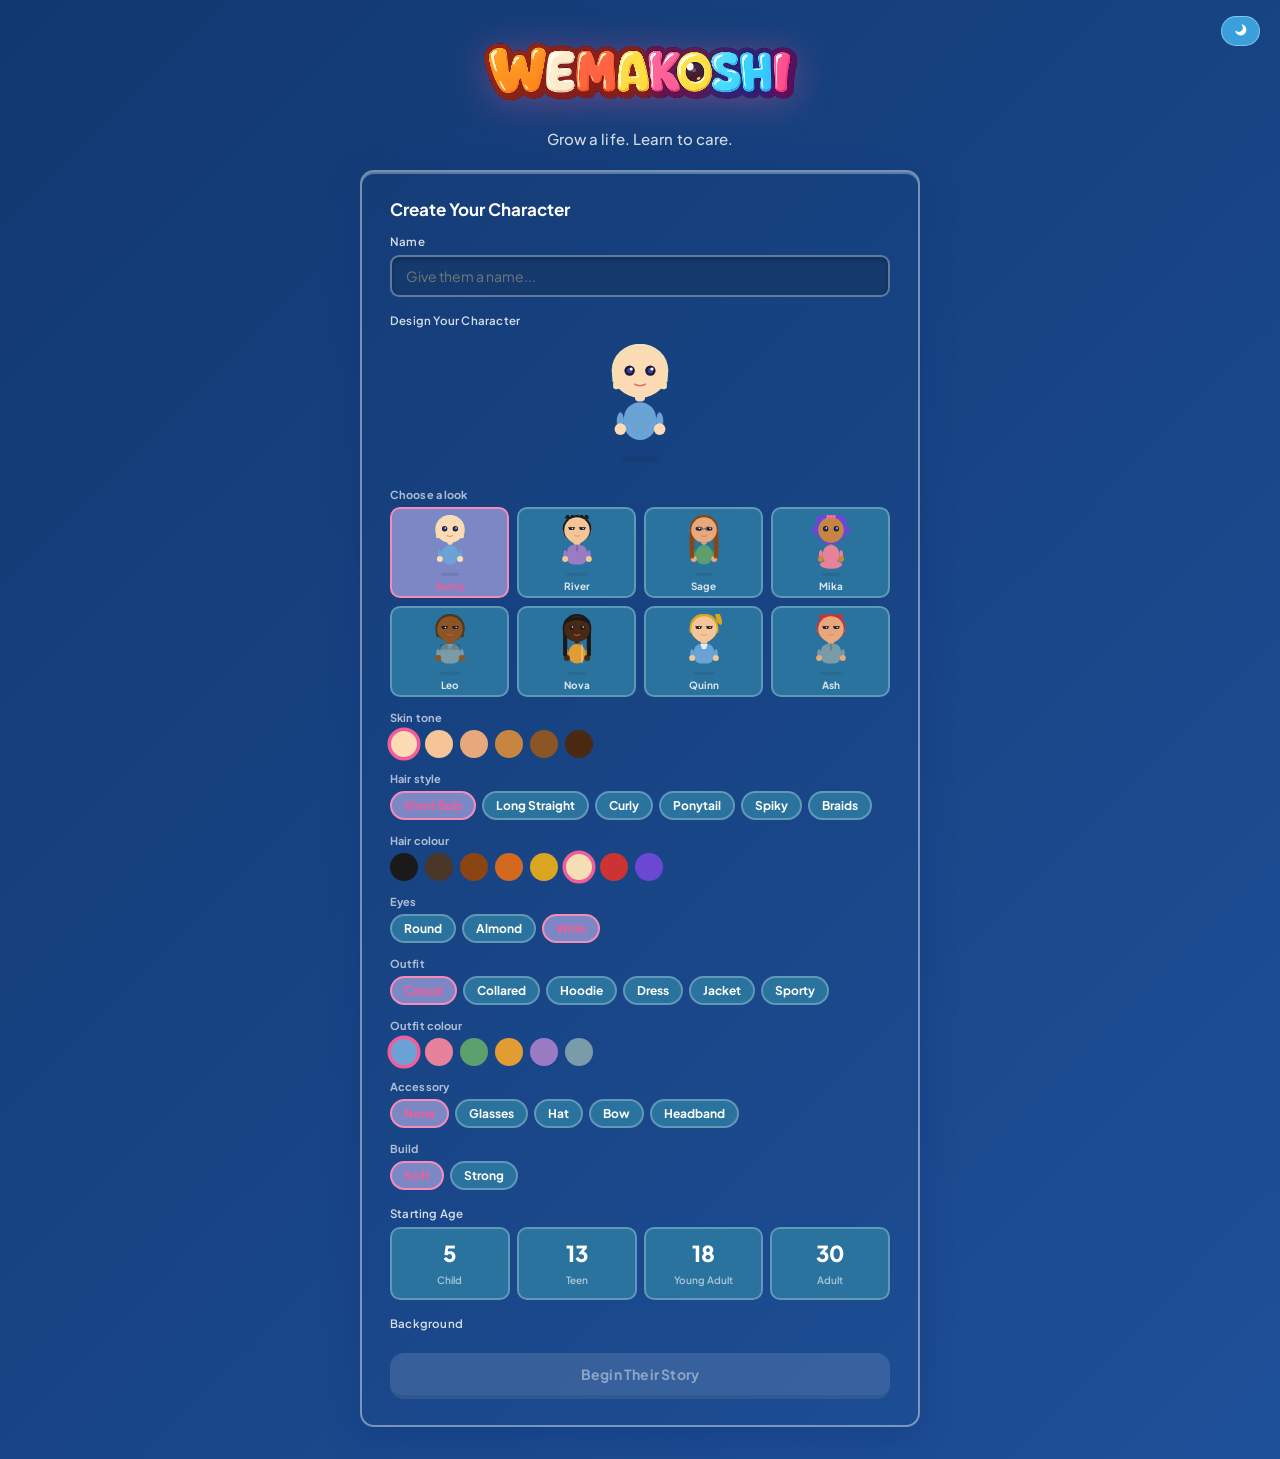
==== commit 2f461f68: "Add files via upload" ====
--- a/index.html
+++ b/index.html
@@ -2168,12 +2168,12 @@
   skills:{academic:20,social:20,emotional:15,physical:30,creative:20,practical:10},
   playerRoles:{teacher:5,parent:5,doctor:5,lawyer:5,therapist:5,friend:5,champion:5},
   needs:{
-    hunger:{v:80,icon:'🍎',label:'Hunger',rate:.35,color:'#e19c34'},
-    energy:{v:90,icon:'⚡',label:'Energy',rate:.22,color:'#a168b0'},
-    hygiene:{v:85,icon:'🧼',label:'Hygiene',rate:.14,color:'#5ca06e'},
-    social:{v:70,icon:'💬',label:'Social',rate:.28,color:'#f35c9a'},
-    fun:{v:75,icon:'🎮',label:'Fun',rate:.18,color:'#74419c'},
-    health:{v:80,icon:'❤️',label:'Health',rate:.08,color:'#cd2e3c'}
+    hunger:{v:80,icon:'<i class="lnis lnis-knife-fork-1"></i>',label:'Hunger',rate:.35,color:'#e19c34'},
+    energy:{v:90,icon:'<i class="lnis lnis-bolt-2"></i>',label:'Energy',rate:.22,color:'#a168b0'},
+    hygiene:{v:85,icon:'<i class="lnis lnis-flower-2"></i>',label:'Hygiene',rate:.14,color:'#5ca06e'},
+    social:{v:70,icon:'<i class="lnis lnis-chat-bubble-2"></i>',label:'Social',rate:.28,color:'#f35c9a'},
+    fun:{v:75,icon:'<i class="lnis lnis-game-pad-modern-1"></i>',label:'Fun',rate:.18,color:'#74419c'},
+    health:{v:80,icon:'<i class="lnis lnis-heart"></i>',label:'Health',rate:.08,color:'#cd2e3c'}
   },
   wallet:{coins:150,gems:0},
   cosmetics:{outfit:'classic',accessory:'none'},
@@ -4067,11 +4067,11 @@
   const isLight=root.getAttribute('data-theme')==='light';
   const next=isLight?'dark':'light';
   root.setAttribute('data-theme',next);
-  const icon=next==='light'?'☀️':'🌙';
+  const icon=next==='light'?'<i class="lnis lnis-sun-1"></i>':'<i class="lnis lnis-moon-half-right-5"></i>';
   const b1=document.getElementById('theme-btn');
   const b2=document.getElementById('setup-theme-btn');
-  if(b1)b1.textContent=icon;
-  if(b2)b2.textContent=icon;
+  if(b1)b1.innerHTML=icon;
+  if(b2)b2.innerHTML=icon;
   localStorage.setItem('wemakoshi-theme',next);
   /* redraw canvas charts so colors update immediately */
   setTimeout(()=>{drawSkillsChart();drawEmotionsChart();renderPlayerTab();},50);
@@ -4080,12 +4080,12 @@
 (function(){
   const saved=localStorage.getItem('wemakoshi-theme')||'dark';
   document.documentElement.setAttribute('data-theme',saved);
-  const icon=saved==='light'?'☀️':'🌙';
+  const icon=saved==='light'?'<i class="lnis lnis-sun-1"></i>':'<i class="lnis lnis-moon-half-right-5"></i>';
   window.addEventListener('DOMContentLoaded',()=>{
     const b1=document.getElementById('theme-btn');
     const b2=document.getElementById('setup-theme-btn');
-    if(b1)b1.textContent=icon;
-    if(b2)b2.textContent=icon;
+    if(b1)b1.innerHTML=icon;
+    if(b2)b2.innerHTML=icon;
   });
 })();
 function closeDash(){document.getElementById('dashboard').classList.remove('open');}
--- a/fonts/lni.css
+++ b/fonts/lni.css
@@ -0,0 +1,73 @@
+/* LineIcons 5.1 Free — Solid subset for Wemakoshi */
+@font-face {
+  font-family: "lni-solid";
+  src: url("lineicons-free-solid.woff2") format("woff2"),
+       url("lineicons-free-solid.woff") format("woff");
+  font-display: block;
+}
+.lnis {
+  font-family: lni-solid !important;
+  font-style: normal;
+  font-weight: normal !important;
+  font-variant: normal;
+  text-transform: none;
+  line-height: 1;
+  -webkit-font-smoothing: antialiased;
+  -moz-osx-font-smoothing: grayscale;
+  display: inline-block;
+  vertical-align: -0.1em;
+}
+.lnis-moon-half-right-5::before { content: "\e0dc"; }
+.lnis-sun-1::before { content: "\e133"; }
+.lnis-leaf-1::before { content: "\e0bf"; }
+.lnis-flower-2::before { content: "\e094"; }
+.lnis-cloud-bolt-1::before { content: "\e057"; }
+.lnis-basket-shopping-3::before { content: "\e01c"; }
+.lnis-game-pad-modern-1::before { content: "\e098"; }
+.lnis-bar-chart-4::before { content: "\e01a"; }
+.lnis-volume-high::before { content: "\e155"; }
+.lnis-volume-mute::before { content: "\e157"; }
+.lnis-volume-off::before { content: "\e158"; }
+.lnis-volume-low::before { content: "\e156"; }
+.lnis-microphone-1::before { content: "\e0d5"; }
+.lnis-dollar-circle::before { content: "\e073"; }
+.lnis-diamonds-1::before { content: "\e06e"; }
+.lnis-heart::before { content: "\e0aa"; }
+.lnis-chat-bubble-2::before { content: "\e04b"; }
+.lnis-message-2::before { content: "\e0d2"; }
+.lnis-shirt-1::before { content: "\e11e"; }
+.lnis-crown-3::before { content: "\e06b"; }
+.lnis-book-1::before { content: "\e025"; }
+.lnis-books-2::before { content: "\e028"; }
+.lnis-target-user::before { content: "\e136"; }
+.lnis-floppy-disk-1::before { content: "\e093"; }
+.lnis-stethoscope-1::before { content: "\e12f"; }
+.lnis-certificate-badge-1::before { content: "\e04a"; }
+.lnis-briefcase-plus-1::before { content: "\e030"; }
+.lnis-hand-shake::before { content: "\e0a3"; }
+.lnis-trophy-1::before { content: "\e148"; }
+.lnis-knife-fork-1::before { content: "\e0b8"; }
+.lnis-bolt-2::before { content: "\e023"; }
+.lnis-thumbs-up-3::before { content: "\e13d"; }
+.lnis-thumbs-down-3::before { content: "\e13c"; }
+.lnis-home-2::before { content: "\e0b0"; }
+.lnis-user-4::before { content: "\e150"; }
+.lnis-emoji-smile::before { content: "\e07c"; }
+.lnis-emoji-grin::before { content: "\e07a"; }
+.lnis-emoji-sad::before { content: "\e07b"; }
+.lnis-emoji-expressionless::before { content: "\e078"; }
+.lnis-star-fat::before { content: "\e12c"; }
+.lnis-graduation-cap-1::before { content: "\e09f"; }
+.lnis-share-1::before { content: "\e115"; }
+.lnis-cloud-upload::before { content: "\e05f"; }
+.lnis-check-circle-1::before { content: "\e04d"; }
+.lnis-xmark::before { content: "\e161"; }
+.lnis-xmark-circle::before { content: "\e162"; }
+.lnis-gear-1::before { content: "\e09a"; }
+.lnis-bell-1::before { content: "\e01e"; }
+.lnis-bulb-2::before { content: "\e035"; }
+.lnis-pen-to-square::before { content: "\e0ed"; }
+.lnis-flag-1::before { content: "\e091"; }
+.lnis-plus::before { content: "\e0f7"; }
+.lnis-minus::before { content: "\e0d7"; }
+.lnis-refresh-circle-1-clockwise::before { content: "\e0fe"; }
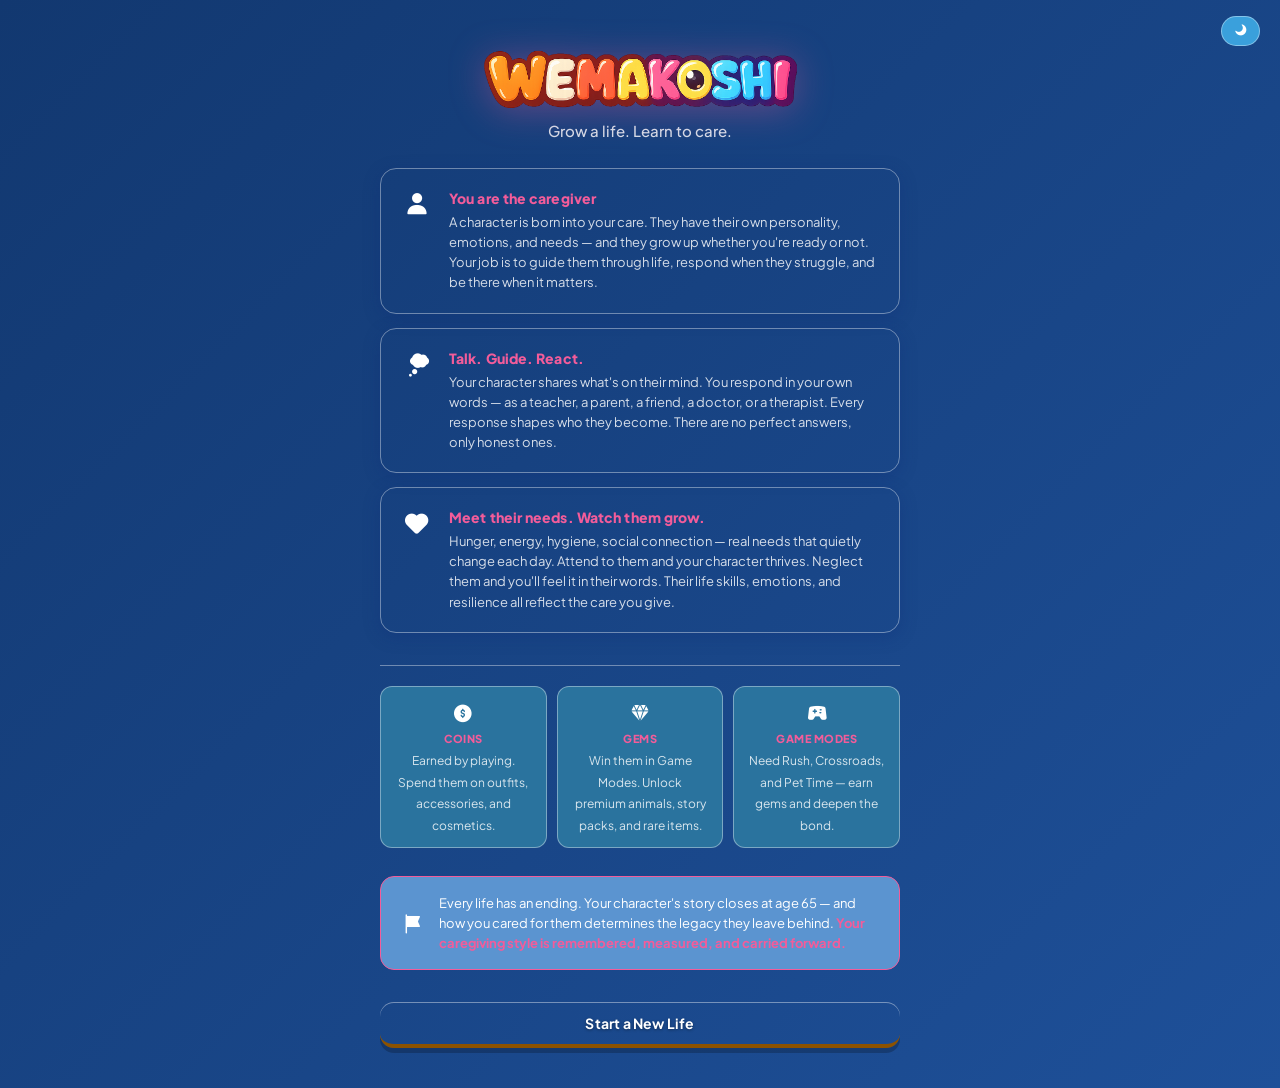
==== commit 520ff40d: "V20 Added principle #8: the UI should feel like a game Onboarding section added (explains the intro" ====
--- a/index.html
+++ b/index.html
@@ -127,6 +127,32 @@
 .milestone-close{padding:10px 28px;border-radius:12px;border:none;background:var(--accent);color:#fff;font-family:inherit;font-size:14px;font-weight:700;cursor:pointer;}
 .screen{display:none;min-height:100vh;}
 .screen.active{display:flex;}
+
+
+/* ===== INTRO SPLASH ===== */
+#intro-screen{flex-direction:column;align-items:center;justify-content:flex-start;padding:32px 20px 40px;gap:0;background:linear-gradient(135deg,var(--setup-grad-a),var(--setup-grad-b));overflow-y:auto;position:relative;}
+#intro-theme-btn{position:absolute;top:16px;right:20px;background:var(--card);border:1.5px solid var(--border);border-radius:20px;padding:6px 12px;font-size:14px;cursor:pointer;color:var(--text);transition:all .2s;}
+#intro-theme-btn:hover{border-color:var(--accent);}
+.intro-logo{margin-bottom:4px;margin-top:8px;}
+.intro-tagline{font-size:15px;color:var(--soft);font-weight:500;margin-bottom:28px;}
+.intro-cards{display:flex;flex-direction:column;gap:14px;width:100%;max-width:520px;margin-bottom:28px;}
+.intro-card{background:linear-gradient(160deg,color-mix(in srgb,var(--card) 118%,#fff) 0%,var(--card) 55%,color-mix(in srgb,var(--card) 82%,#000) 100%);border:1.5px solid var(--border);border-radius:16px;padding:20px 22px;display:flex;gap:18px;align-items:flex-start;box-shadow:0 4px 16px var(--shadow);}
+.intro-card-icon{font-size:28px;flex-shrink:0;line-height:1;padding-top:2px;}
+.intro-card-body{}
+.intro-card-title{font-size:14px;font-weight:800;color:var(--accent);margin-bottom:5px;letter-spacing:.1px;}
+.intro-card-desc{font-size:13px;color:var(--soft);line-height:1.55;}
+.intro-divider{width:100%;max-width:520px;border:none;border-top:1.5px solid var(--border);margin:4px 0 20px;}
+.intro-earn-row{display:flex;gap:10px;width:100%;max-width:520px;margin-bottom:28px;}
+.intro-earn-chip{flex:1;background:color-mix(in srgb,var(--card) 72%,#000);border:1.5px solid var(--border);border-radius:12px;padding:12px 14px;text-align:center;}
+.intro-earn-chip .iec-icon{font-size:22px;display:block;margin-bottom:5px;}
+.intro-earn-chip .iec-label{font-size:11px;font-weight:800;color:var(--accent);text-transform:uppercase;letter-spacing:.5px;display:block;margin-bottom:3px;}
+.intro-earn-chip .iec-desc{font-size:12px;color:var(--soft);line-height:1.4;}
+.intro-ending-note{width:100%;max-width:520px;background:color-mix(in srgb,var(--accent) 18%,var(--card));border:1.5px solid var(--accent);border-radius:14px;padding:16px 20px;margin-bottom:28px;display:flex;gap:14px;align-items:center;}
+.intro-ending-note .ien-icon{font-size:24px;flex-shrink:0;}
+.intro-ending-note p{font-size:13px;color:var(--text);line-height:1.55;}
+.intro-ending-note p strong{color:var(--accent);}
+.intro-start-btn{width:100%;max-width:520px;}
+@media(max-width:480px){.intro-earn-row{flex-direction:column;}.intro-earn-chip{flex:none;display:flex;gap:12px;align-items:center;text-align:left;}.intro-earn-chip .iec-icon{margin-bottom:0;font-size:20px;}}
 
 /* ===== SETUP ===== */
 #setup-screen{flex-direction:column;align-items:center;justify-content:center;padding:32px 20px;gap:22px;background:linear-gradient(135deg,var(--setup-grad-a),var(--setup-grad-b));position:relative;}
@@ -1242,8 +1268,74 @@
 </head>
 <body>
 
+<!-- INTRO SPLASH SCREEN -->
+<div id="intro-screen" class="screen active">
+  <button id="intro-theme-btn" onclick="toggleTheme()" title="Toggle theme"><i class="lnis lnis-moon-half-right-5"></i></button>
+
+  <div class="intro-logo">
+    <img src="logo.png" alt="Wemakoshi" class="logo-img" onerror="this.style.display='none';this.nextElementSibling.style.display='block'">
+    <div class="logo">Wemakoshi</div>
+  </div>
+  <div class="intro-tagline">Grow a life. Learn to care.</div>
+
+  <div class="intro-cards">
+
+    <div class="intro-card">
+      <div class="intro-card-icon"><i class="lnis lnis-user-4"></i></div>
+      <div class="intro-card-body">
+        <div class="intro-card-title">You are the caregiver</div>
+        <div class="intro-card-desc">A character is born into your care. They have their own personality, emotions, and needs — and they grow up whether you're ready or not. Your job is to guide them through life, respond when they struggle, and be there when it matters.</div>
+      </div>
+    </div>
+
+    <div class="intro-card">
+      <div class="intro-card-icon"><i class="lnis lnis-chat-bubble-2"></i></div>
+      <div class="intro-card-body">
+        <div class="intro-card-title">Talk. Guide. React.</div>
+        <div class="intro-card-desc">Your character shares what's on their mind. You respond in your own words — as a teacher, a parent, a friend, a doctor, or a therapist. Every response shapes who they become. There are no perfect answers, only honest ones.</div>
+      </div>
+    </div>
+
+    <div class="intro-card">
+      <div class="intro-card-icon"><i class="lnis lnis-heart"></i></div>
+      <div class="intro-card-body">
+        <div class="intro-card-title">Meet their needs. Watch them grow.</div>
+        <div class="intro-card-desc">Hunger, energy, hygiene, social connection — real needs that quietly change each day. Attend to them and your character thrives. Neglect them and you'll feel it in their words. Their life skills, emotions, and resilience all reflect the care you give.</div>
+      </div>
+    </div>
+
+  </div>
+
+  <hr class="intro-divider">
+
+  <div class="intro-earn-row">
+    <div class="intro-earn-chip">
+      <span class="iec-icon"><i class="lnis lnis-dollar-circle"></i></span>
+      <span class="iec-label">Coins</span>
+      <span class="iec-desc">Earned by playing. Spend them on outfits, accessories, and cosmetics.</span>
+    </div>
+    <div class="intro-earn-chip">
+      <span class="iec-icon"><i class="lnis lnis-diamonds-1"></i></span>
+      <span class="iec-label">Gems</span>
+      <span class="iec-desc">Win them in Game Modes. Unlock premium animals, story packs, and rare items.</span>
+    </div>
+    <div class="intro-earn-chip">
+      <span class="iec-icon"><i class="lnis lnis-game-pad-modern-1"></i></span>
+      <span class="iec-label">Game Modes</span>
+      <span class="iec-desc">Need Rush, Crossroads, and Pet Time — earn gems and deepen the bond.</span>
+    </div>
+  </div>
+
+  <div class="intro-ending-note">
+    <div class="ien-icon"><i class="lnis lnis-flag-1"></i></div>
+    <p>Every life has an ending. Your character's story closes at age 65 — and how you cared for them determines the legacy they leave behind. <strong>Your caregiving style is remembered, measured, and carried forward.</strong></p>
+  </div>
+
+  <button class="btn-primary intro-start-btn" onclick="showSetup()">Start a New Life</button>
+</div>
+
 <!-- SETUP SCREEN -->
-<div id="setup-screen" class="screen active">
+<div id="setup-screen" class="screen">
   <button id="setup-theme-btn" onclick="toggleTheme()" title="Toggle light/dark mode"><i class="lnis lnis-moon-half-right-5"></i></button>
   <img src="logo.png" alt="Wemakoshi" class="logo-img" onerror="this.style.display='none';this.nextElementSibling.style.display='block'">
   <div class="logo">Wemakoshi</div>
@@ -2297,6 +2389,10 @@
 function checkReady(){document.getElementById('start-btn').disabled=!(document.getElementById('char-name').value.trim()&&selAgeV&&selBgV);}
 document.getElementById('char-name').addEventListener('input',checkReady);
 
+function showSetup(){
+  document.getElementById('intro-screen').classList.remove('active');
+  document.getElementById('setup-screen').classList.add('active');
+}
 function startGame(){
   G.charName=document.getElementById('char-name').value.trim();
   G.avatar={..._selAvatar};G.age=selAgeV;G.startAge=selAgeV;G.background=selBgV;
@@ -4003,7 +4099,7 @@
     const raw=JSON.parse(decodeURIComponent(atob(code)));
     if(raw&&raw.v===1&&raw.cn){
       _pendingResumeCode=code;
-      document.getElementById('resume-name').textContent=`🌱 ${raw.cn}`;
+      document.getElementById('resume-name').innerHTML=`<i class="lnis lnis-leaf-1"></i> ${raw.cn}`;
       document.getElementById('resume-meta').textContent=`Age ${raw.ag} · Day ${raw.day} — shared save`;
       document.getElementById('resume-banner').style.display='block';
       document.getElementById('setup-card').style.display='none';
@@ -4070,8 +4166,10 @@
   const icon=next==='light'?'<i class="lnis lnis-sun-1"></i>':'<i class="lnis lnis-moon-half-right-5"></i>';
   const b1=document.getElementById('theme-btn');
   const b2=document.getElementById('setup-theme-btn');
+  const b3=document.getElementById('intro-theme-btn');
   if(b1)b1.innerHTML=icon;
   if(b2)b2.innerHTML=icon;
+  if(b3)b3.innerHTML=icon;
   localStorage.setItem('wemakoshi-theme',next);
   /* redraw canvas charts so colors update immediately */
   setTimeout(()=>{drawSkillsChart();drawEmotionsChart();renderPlayerTab();},50);
@@ -4084,8 +4182,10 @@
   window.addEventListener('DOMContentLoaded',()=>{
     const b1=document.getElementById('theme-btn');
     const b2=document.getElementById('setup-theme-btn');
+    const b3=document.getElementById('intro-theme-btn');
     if(b1)b1.innerHTML=icon;
     if(b2)b2.innerHTML=icon;
+    if(b3)b3.innerHTML=icon;
   });
 })();
 function closeDash(){document.getElementById('dashboard').classList.remove('open');}
@@ -4877,7 +4977,7 @@
     const raw=JSON.parse(decodeURIComponent(atob(code)));
     if(!raw||raw.v!==1||!raw.cn)return;
     _pendingResumeCode=code;
-    document.getElementById('resume-name').textContent=`🌱 ${raw.cn}`;
+    document.getElementById('resume-name').innerHTML=`<i class="lnis lnis-leaf-1"></i> ${raw.cn}`;
     document.getElementById('resume-meta').textContent=`Age ${raw.ag} · Day ${raw.day}`;
     document.getElementById('resume-banner').style.display='block';
     document.getElementById('setup-card').style.display='none';
@@ -4909,7 +5009,7 @@
 // Show resume banner if a local save exists (and URL load didn't already start the game)
 if(!document.getElementById('game-screen').classList.contains('active')){
   const prev=localStorage.getItem('wemakoshi-save');
-  if(prev)_showResumeBanner(prev);
+  if(prev){showSetup();_showResumeBanner(prev);}  // returning player: skip intro
 }
 initAvatarBuilder();
 
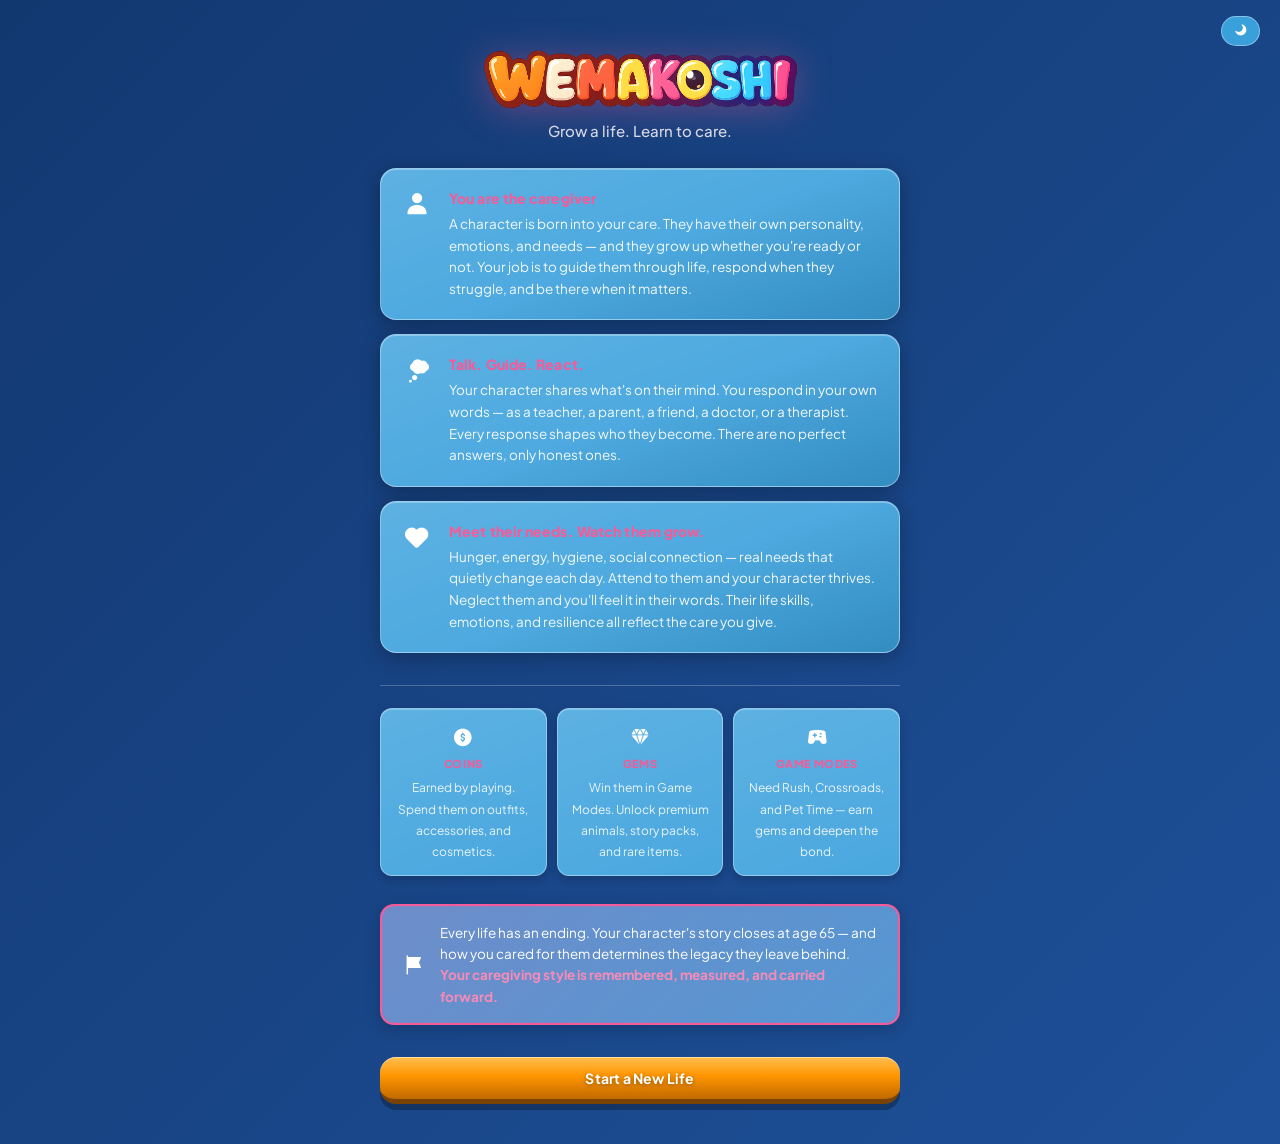
==== commit 6021eb45: "Bug fix" ====
--- a/index.html
+++ b/index.html
@@ -136,23 +136,73 @@
 .intro-logo{margin-bottom:4px;margin-top:8px;}
 .intro-tagline{font-size:15px;color:var(--soft);font-weight:500;margin-bottom:28px;}
 .intro-cards{display:flex;flex-direction:column;gap:14px;width:100%;max-width:520px;margin-bottom:28px;}
-.intro-card{background:linear-gradient(160deg,color-mix(in srgb,var(--card) 118%,#fff) 0%,var(--card) 55%,color-mix(in srgb,var(--card) 82%,#000) 100%);border:1.5px solid var(--border);border-radius:16px;padding:20px 22px;display:flex;gap:18px;align-items:flex-start;box-shadow:0 4px 16px var(--shadow);}
-.intro-card-icon{font-size:28px;flex-shrink:0;line-height:1;padding-top:2px;}
+/* Cards: bright top-lit surface, clearly legible against the page gradient */
+.intro-card{
+  background:linear-gradient(160deg,
+    rgba(255,255,255,.18) 0%,
+    rgba(255,255,255,.10) 50%,
+    rgba(0,0,0,.12) 100%),
+    var(--card);
+  border:1.5px solid rgba(255,255,255,.38);
+  border-radius:16px;padding:20px 22px;
+  display:flex;gap:18px;align-items:flex-start;
+  box-shadow:0 4px 20px rgba(0,0,0,.28),inset 0 1px 0 rgba(255,255,255,.3);
+}
+.intro-card-icon{font-size:28px;flex-shrink:0;line-height:1;padding-top:2px;color:#fff;}
 .intro-card-body{}
-.intro-card-title{font-size:14px;font-weight:800;color:var(--accent);margin-bottom:5px;letter-spacing:.1px;}
-.intro-card-desc{font-size:13px;color:var(--soft);line-height:1.55;}
-.intro-divider{width:100%;max-width:520px;border:none;border-top:1.5px solid var(--border);margin:4px 0 20px;}
+.intro-card-title{font-size:14px;font-weight:800;color:var(--accent);margin-bottom:6px;letter-spacing:.1px;}
+.intro-card-desc{font-size:13.5px;color:#fff;line-height:1.6;opacity:.92;}
+.intro-divider{width:100%;max-width:520px;border:none;border-top:1.5px solid rgba(255,255,255,.22);margin:4px 0 22px;}
+/* Earn chips: lighter panel so they pop off the page */
 .intro-earn-row{display:flex;gap:10px;width:100%;max-width:520px;margin-bottom:28px;}
-.intro-earn-chip{flex:1;background:color-mix(in srgb,var(--card) 72%,#000);border:1.5px solid var(--border);border-radius:12px;padding:12px 14px;text-align:center;}
-.intro-earn-chip .iec-icon{font-size:22px;display:block;margin-bottom:5px;}
-.intro-earn-chip .iec-label{font-size:11px;font-weight:800;color:var(--accent);text-transform:uppercase;letter-spacing:.5px;display:block;margin-bottom:3px;}
-.intro-earn-chip .iec-desc{font-size:12px;color:var(--soft);line-height:1.4;}
-.intro-ending-note{width:100%;max-width:520px;background:color-mix(in srgb,var(--accent) 18%,var(--card));border:1.5px solid var(--accent);border-radius:14px;padding:16px 20px;margin-bottom:28px;display:flex;gap:14px;align-items:center;}
-.intro-ending-note .ien-icon{font-size:24px;flex-shrink:0;}
-.intro-ending-note p{font-size:13px;color:var(--text);line-height:1.55;}
-.intro-ending-note p strong{color:var(--accent);}
-.intro-start-btn{width:100%;max-width:520px;}
-@media(max-width:480px){.intro-earn-row{flex-direction:column;}.intro-earn-chip{flex:none;display:flex;gap:12px;align-items:center;text-align:left;}.intro-earn-chip .iec-icon{margin-bottom:0;font-size:20px;}}
+.intro-earn-chip{
+  flex:1;
+  background:linear-gradient(160deg,rgba(255,255,255,.18) 0%,rgba(255,255,255,.08) 100%),var(--card);
+  border:1.5px solid rgba(255,255,255,.35);
+  border-radius:12px;padding:14px 12px;text-align:center;
+  box-shadow:inset 0 1px 0 rgba(255,255,255,.25),0 3px 10px rgba(0,0,0,.2);
+}
+.intro-earn-chip .iec-icon{font-size:22px;display:block;margin-bottom:6px;color:#fff;}
+.intro-earn-chip .iec-label{font-size:11px;font-weight:800;color:var(--accent);text-transform:uppercase;letter-spacing:.6px;display:block;margin-bottom:5px;}
+.intro-earn-chip .iec-desc{font-size:12px;color:#fff;opacity:.88;line-height:1.45;}
+/* Ending note */
+.intro-ending-note{
+  width:100%;max-width:520px;
+  background:linear-gradient(135deg,rgba(243,92,154,.28) 0%,rgba(243,92,154,.14) 100%),var(--card);
+  border:2px solid var(--accent);
+  border-radius:14px;padding:16px 20px;margin-bottom:28px;
+  display:flex;gap:14px;align-items:center;
+  box-shadow:0 0 0 1px rgba(243,92,154,.18) inset,0 4px 16px rgba(0,0,0,.2);
+}
+.intro-ending-note .ien-icon{font-size:24px;flex-shrink:0;color:#fff;}
+.intro-ending-note p{font-size:13.5px;color:#fff;line-height:1.58;}
+.intro-ending-note p strong{color:var(--accent-l);}
+/* Start button: explicit orange 3D game button — matches in-game primary actions */
+.intro-start-btn{
+  width:100%;max-width:520px;
+  padding:15px;
+  font-size:16px;font-weight:800;letter-spacing:.3px;
+  background:linear-gradient(180deg,#ffbf50 0%,#ff9500 45%,#c06a00 100%) !important;
+  border:none !important;
+  border-bottom:5px solid #7a4200 !important;
+  border-radius:16px !important;
+  box-shadow:0 6px 0 rgba(0,0,0,.28),inset 0 1px 0 rgba(255,255,255,.45) !important;
+  color:#fff !important;
+  text-shadow:0 1px 4px rgba(0,0,0,.4) !important;
+  cursor:pointer;
+  transition:transform .1s,box-shadow .1s,border-bottom-width .1s;
+}
+.intro-start-btn:hover{
+  background:linear-gradient(180deg,#ffd070 0%,#ffaa20 45%,#d07800 100%) !important;
+  transform:translateY(-2px);
+  box-shadow:0 8px 0 rgba(0,0,0,.28),inset 0 1px 0 rgba(255,255,255,.45) !important;
+}
+.intro-start-btn:active{transform:translateY(4px) !important;border-bottom-width:1px !important;box-shadow:0 2px 0 rgba(0,0,0,.28) !important;}
+@media(max-width:480px){
+  .intro-earn-row{flex-direction:column;}
+  .intro-earn-chip{flex:none;display:flex;gap:12px;align-items:center;text-align:left;}
+  .intro-earn-chip .iec-icon{margin-bottom:0;font-size:20px;}
+}
 
 /* ===== SETUP ===== */
 #setup-screen{flex-direction:column;align-items:center;justify-content:center;padding:32px 20px;gap:22px;background:linear-gradient(135deg,var(--setup-grad-a),var(--setup-grad-b));position:relative;}
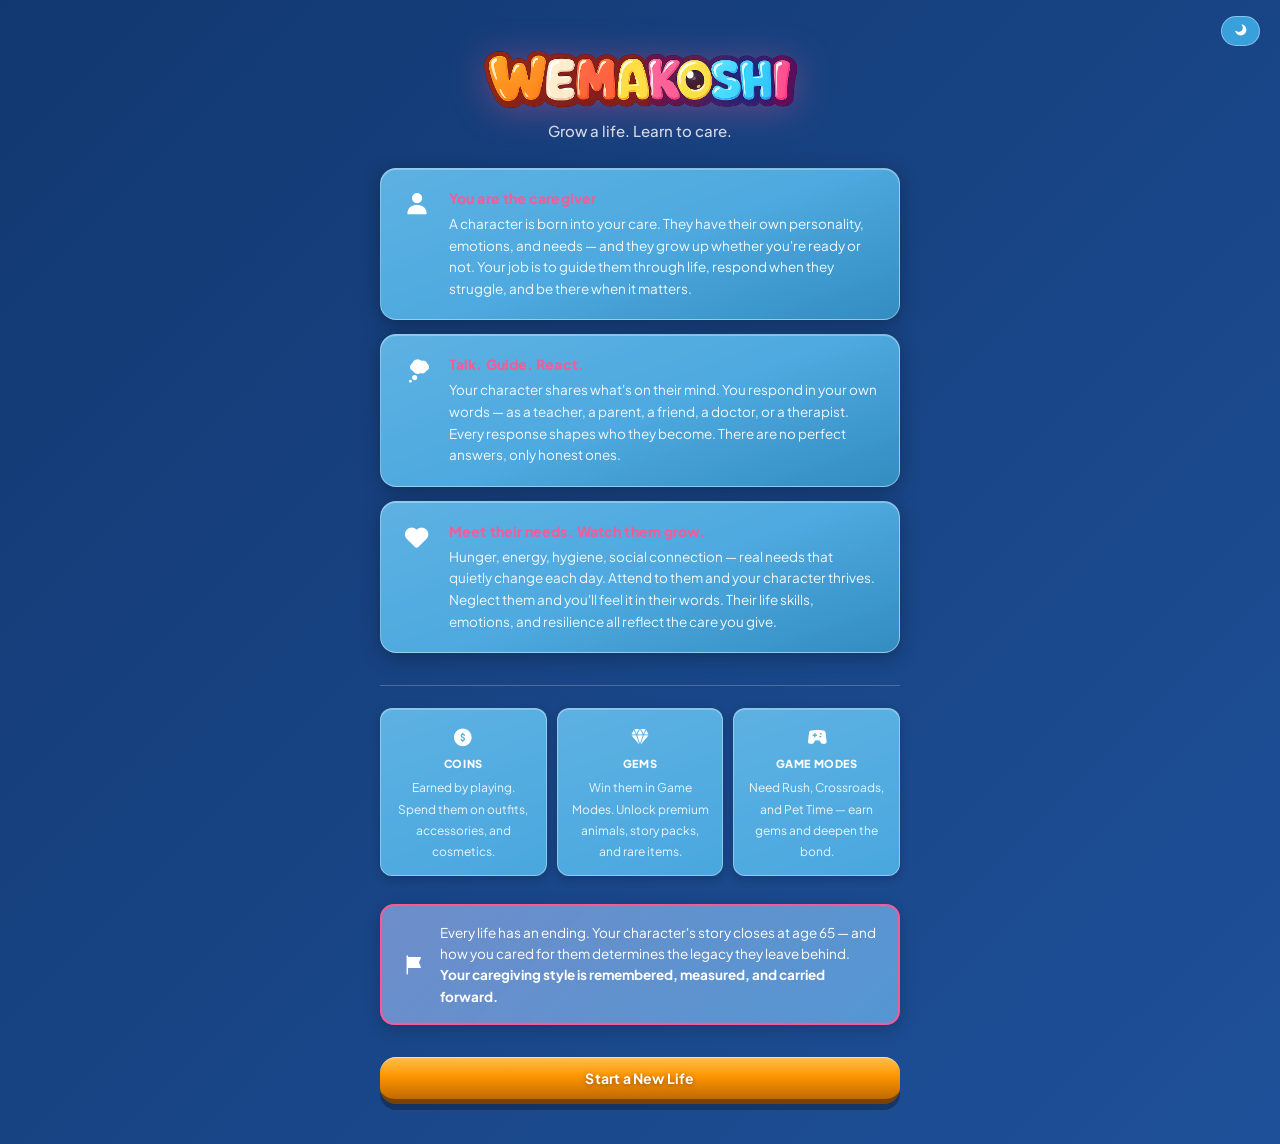
==== commit 39d1b4b6: "V20 updates" ====
--- a/index.html
+++ b/index.html
@@ -163,7 +163,7 @@
   box-shadow:inset 0 1px 0 rgba(255,255,255,.25),0 3px 10px rgba(0,0,0,.2);
 }
 .intro-earn-chip .iec-icon{font-size:22px;display:block;margin-bottom:6px;color:#fff;}
-.intro-earn-chip .iec-label{font-size:11px;font-weight:800;color:var(--accent);text-transform:uppercase;letter-spacing:.6px;display:block;margin-bottom:5px;}
+.intro-earn-chip .iec-label{font-size:11px;font-weight:800;color:#fff;text-transform:uppercase;letter-spacing:.6px;display:block;margin-bottom:5px;}
 .intro-earn-chip .iec-desc{font-size:12px;color:#fff;opacity:.88;line-height:1.45;}
 /* Ending note */
 .intro-ending-note{
@@ -176,7 +176,7 @@
 }
 .intro-ending-note .ien-icon{font-size:24px;flex-shrink:0;color:#fff;}
 .intro-ending-note p{font-size:13.5px;color:#fff;line-height:1.58;}
-.intro-ending-note p strong{color:var(--accent-l);}
+.intro-ending-note p strong{color:#fff;}
 /* Start button: explicit orange 3D game button — matches in-game primary actions */
 .intro-start-btn{
   width:100%;max-width:520px;
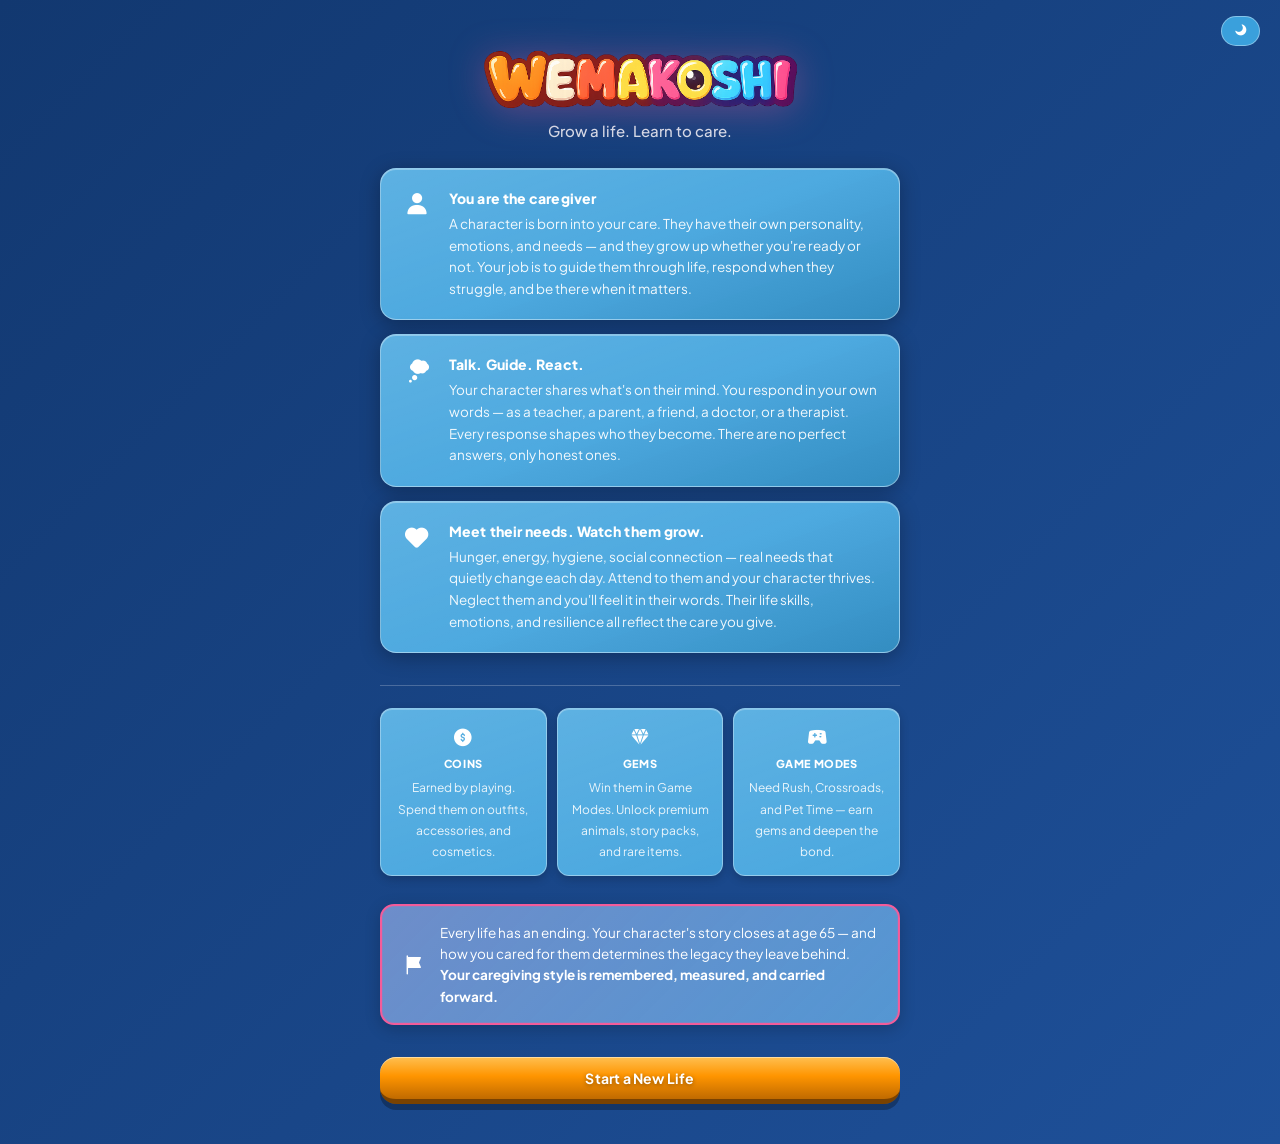
==== commit 0836b1c4: "V20 updates" ====
--- a/index.html
+++ b/index.html
@@ -150,7 +150,7 @@
 }
 .intro-card-icon{font-size:28px;flex-shrink:0;line-height:1;padding-top:2px;color:#fff;}
 .intro-card-body{}
-.intro-card-title{font-size:14px;font-weight:800;color:var(--accent);margin-bottom:6px;letter-spacing:.1px;}
+.intro-card-title{font-size:14px;font-weight:800;color:#fff;margin-bottom:6px;letter-spacing:.1px;}
 .intro-card-desc{font-size:13.5px;color:#fff;line-height:1.6;opacity:.92;}
 .intro-divider{width:100%;max-width:520px;border:none;border-top:1.5px solid rgba(255,255,255,.22);margin:4px 0 22px;}
 /* Earn chips: lighter panel so they pop off the page */
